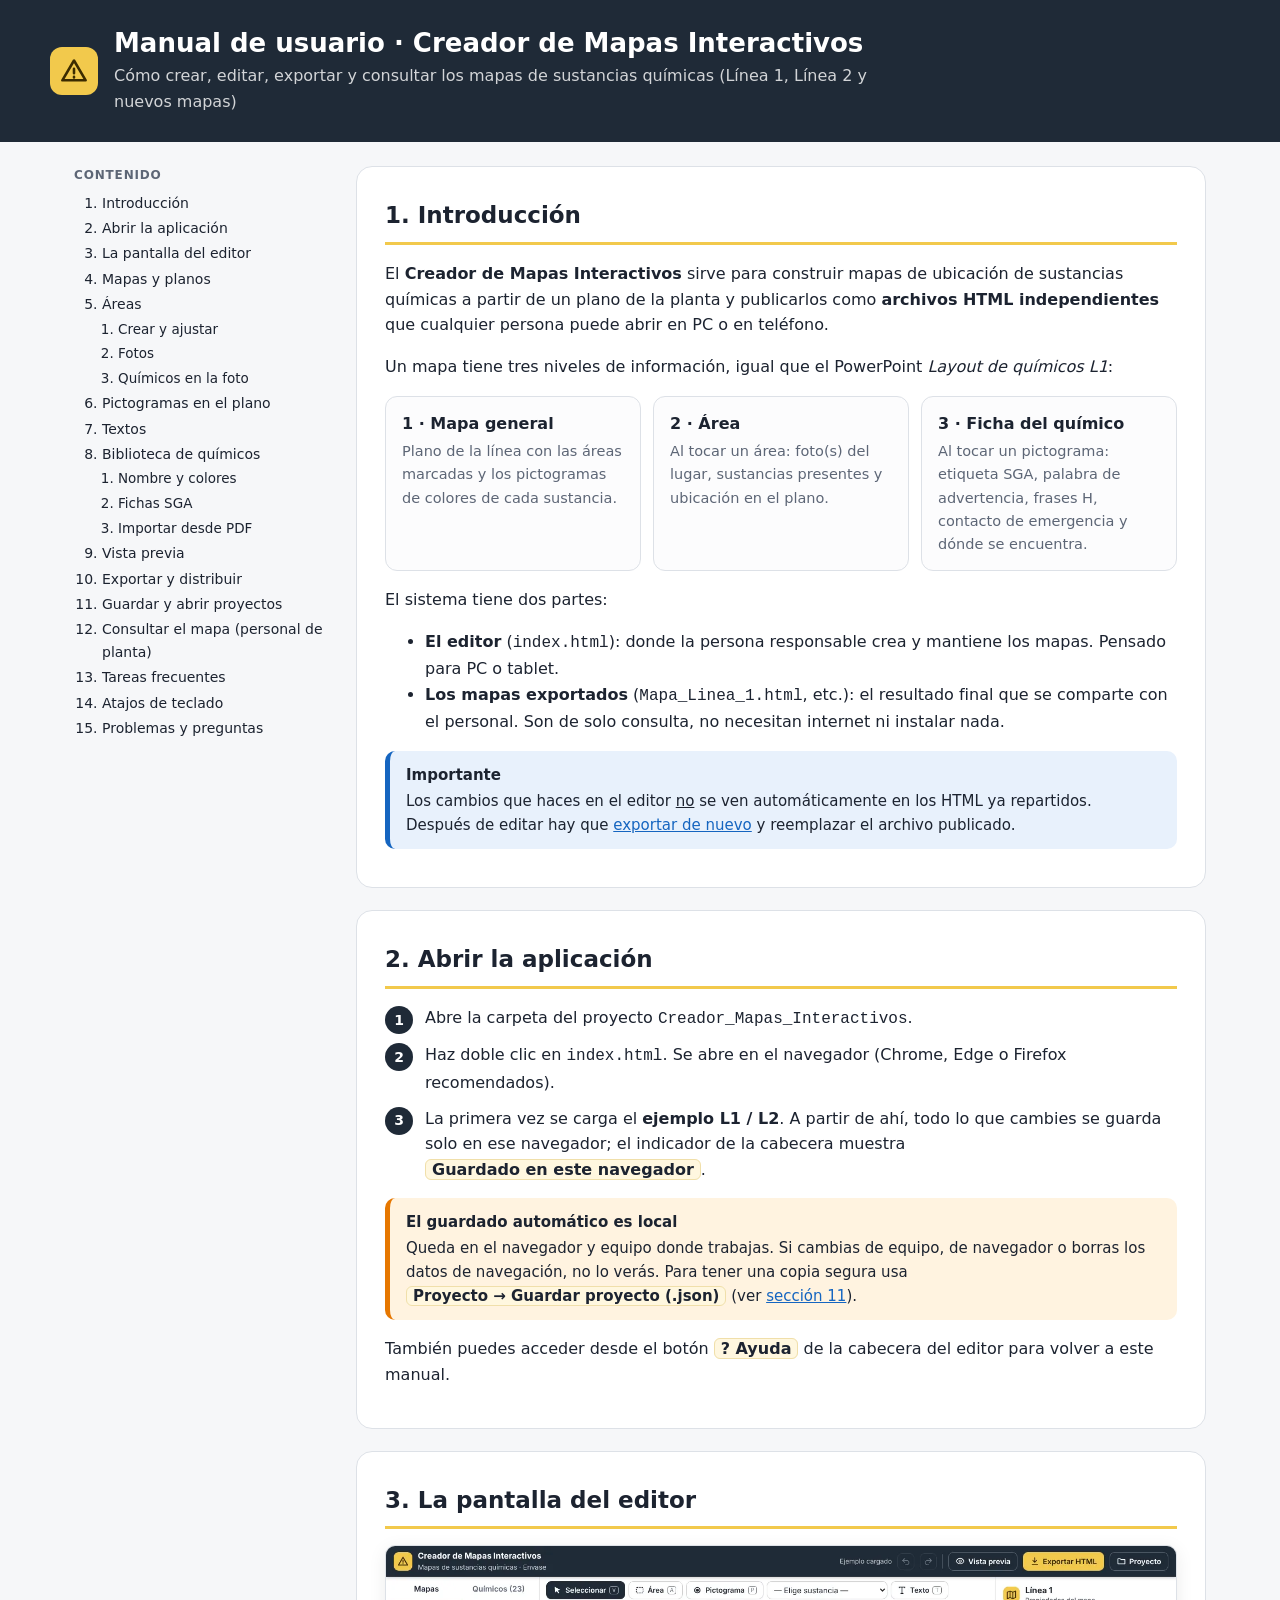
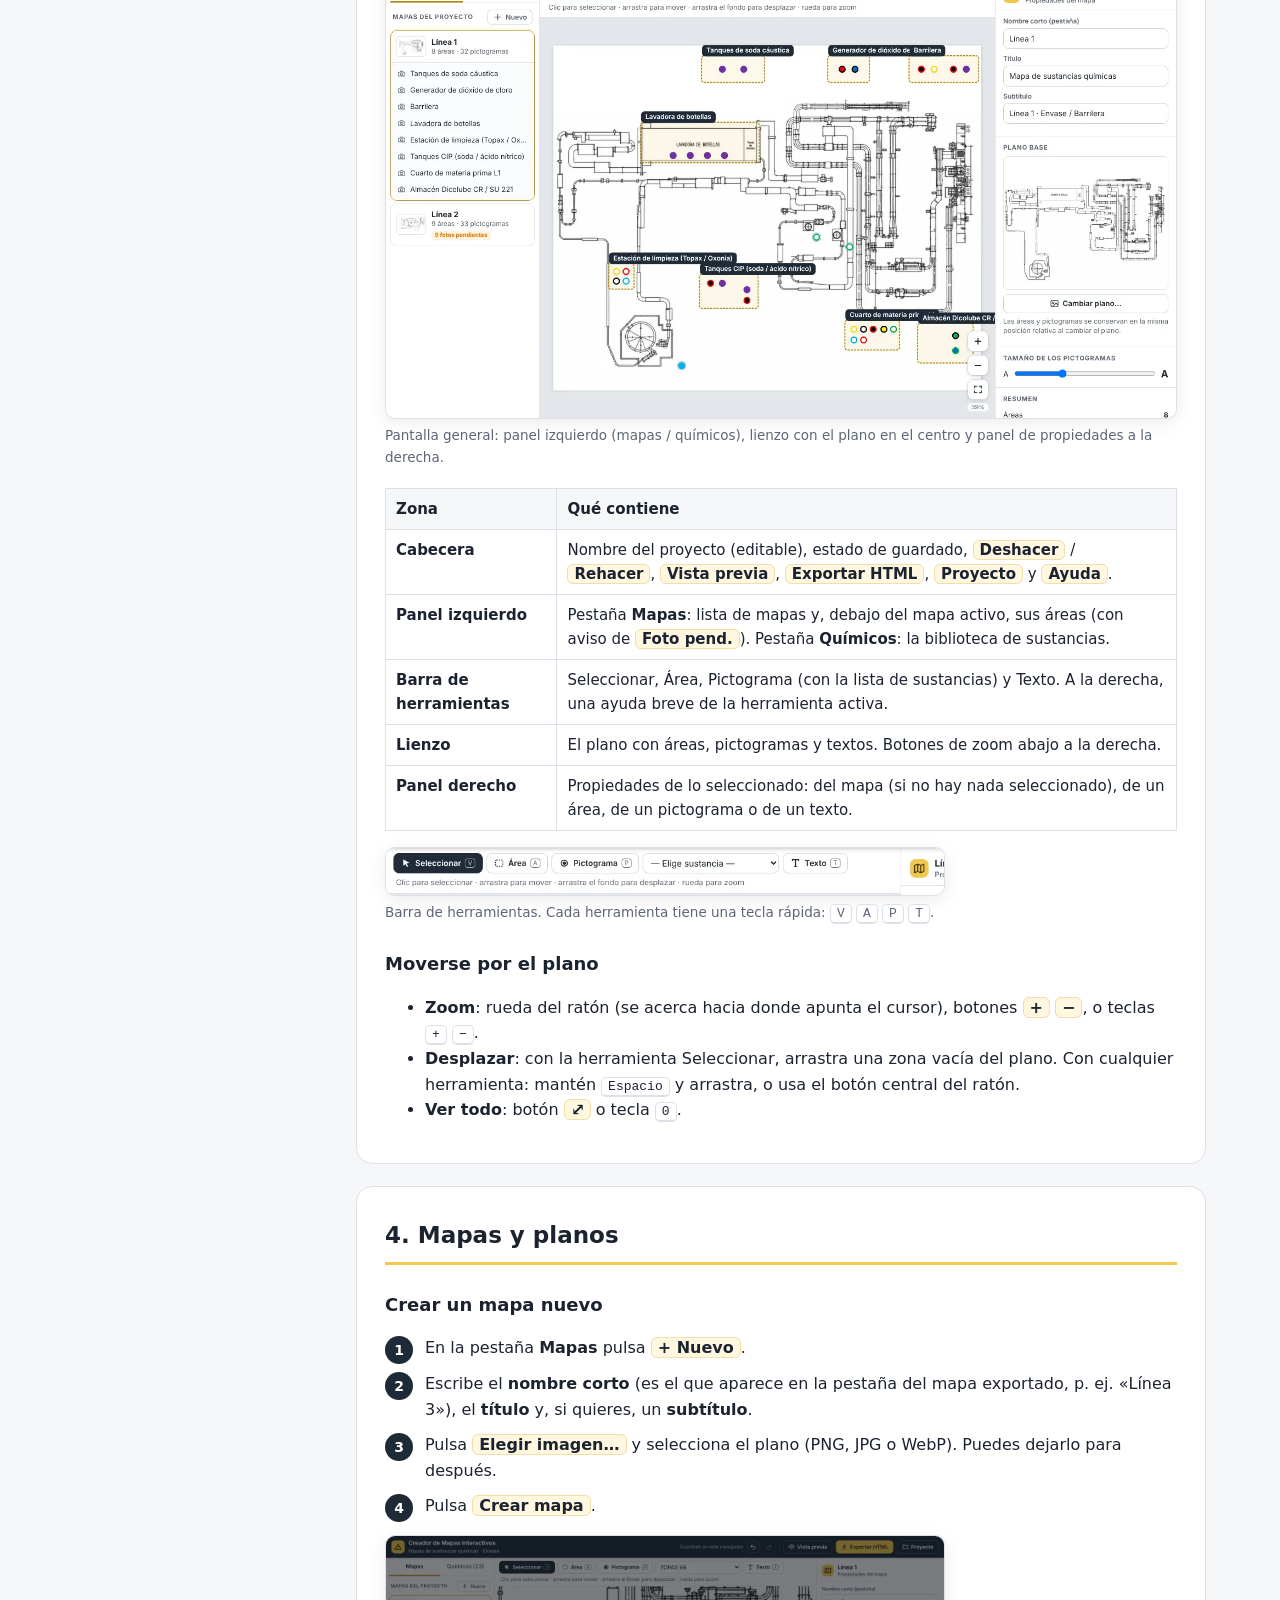
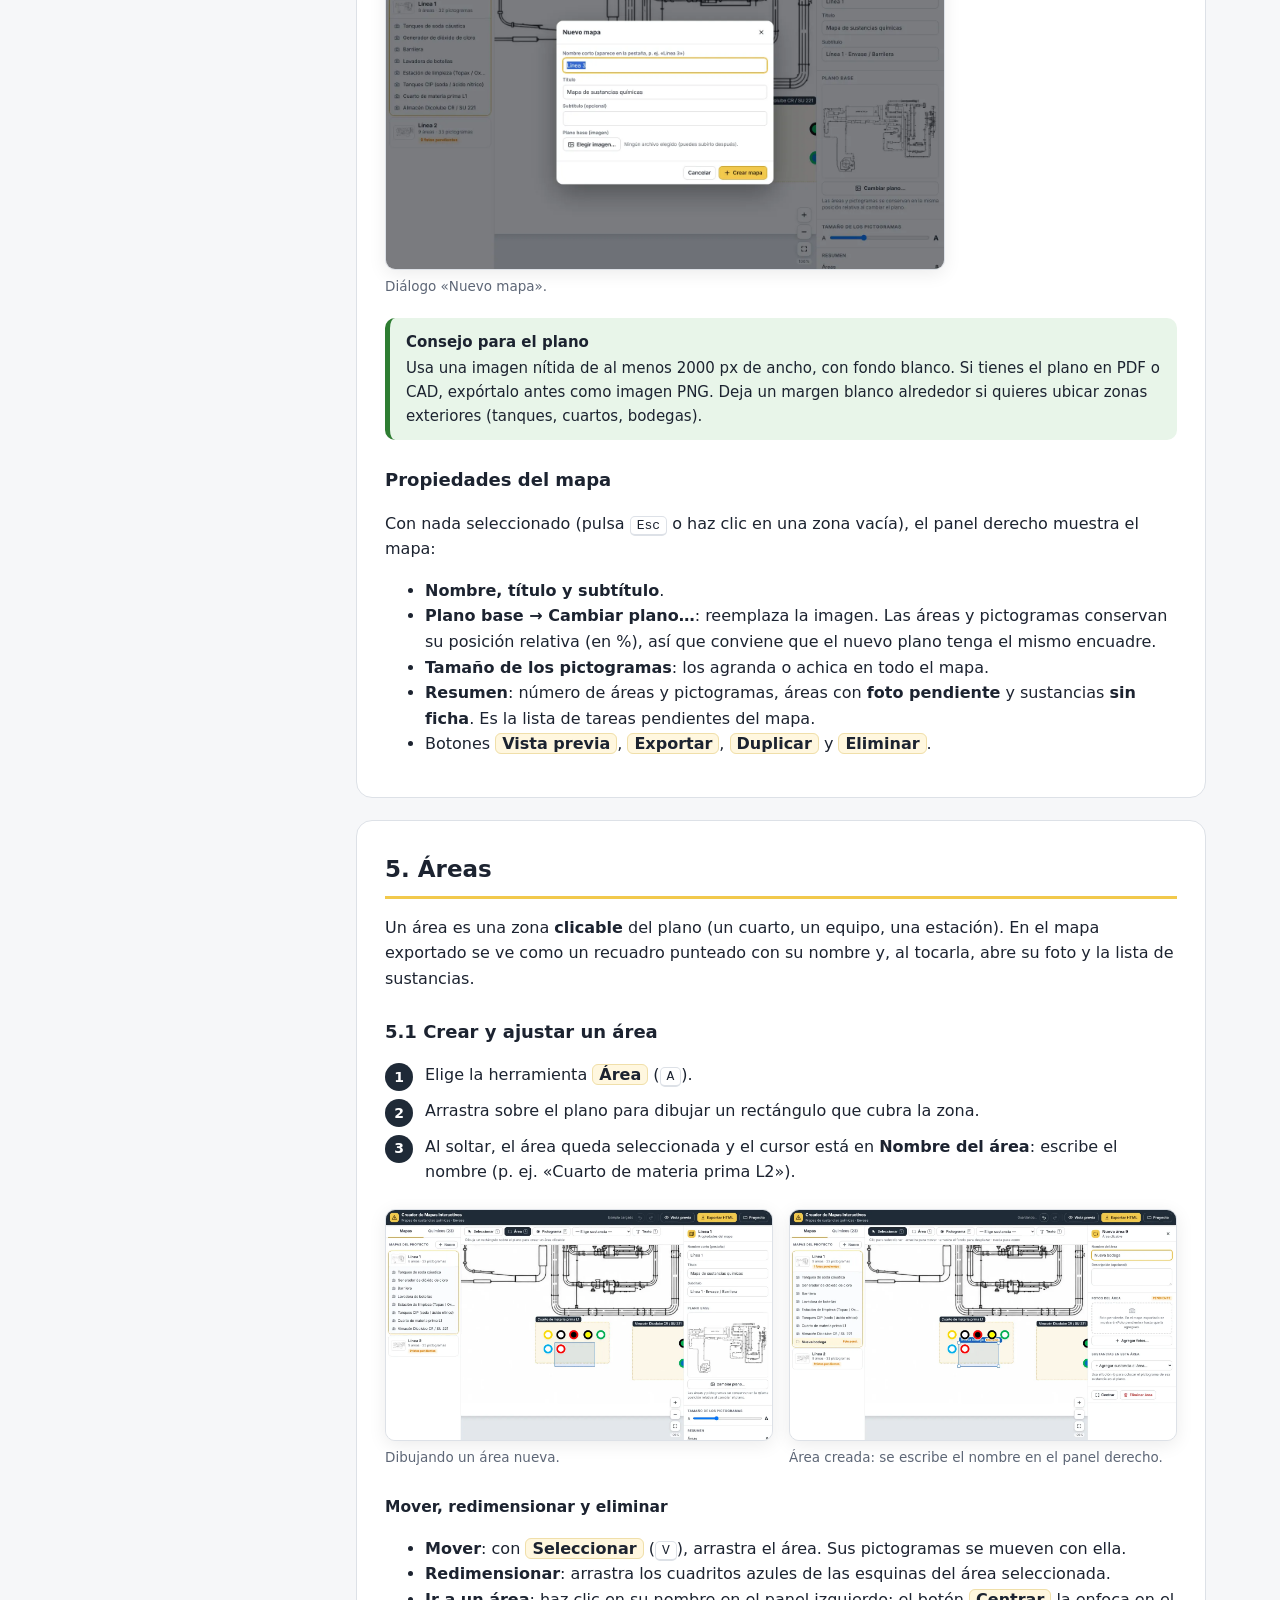
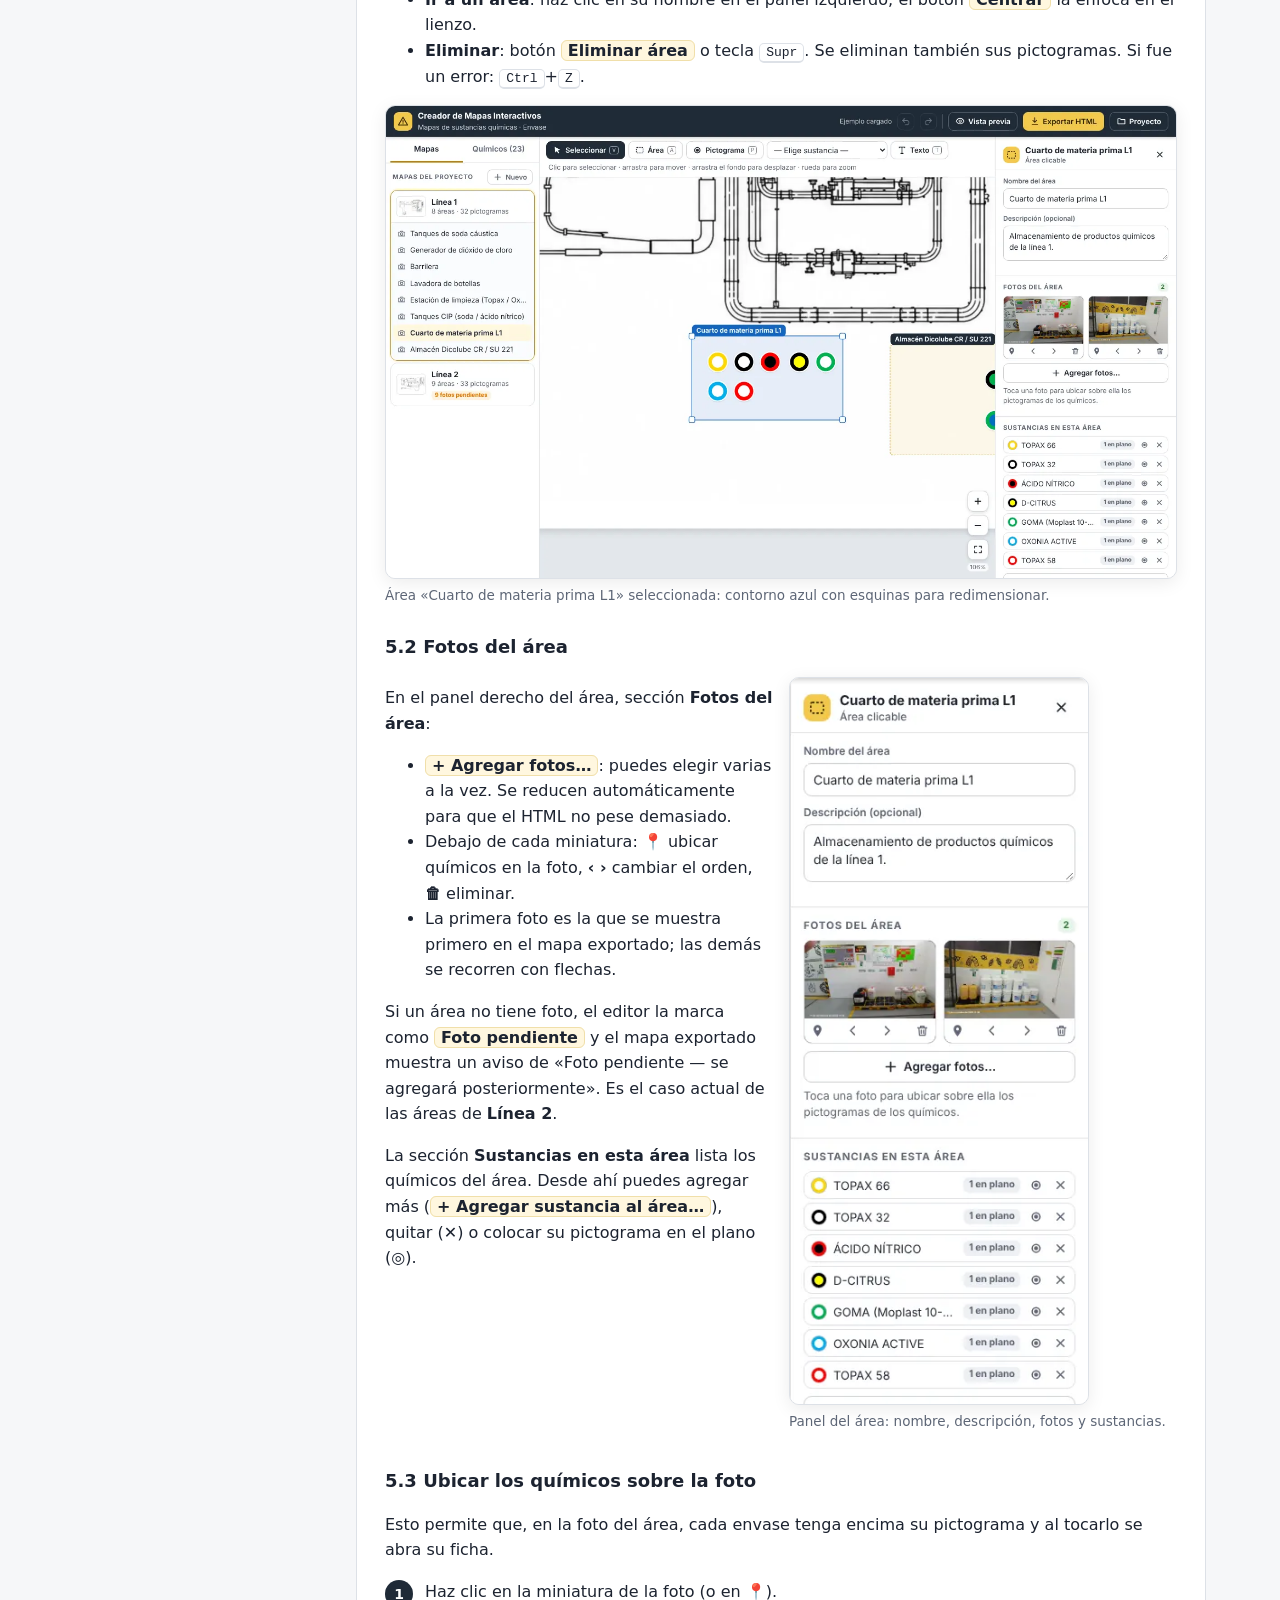
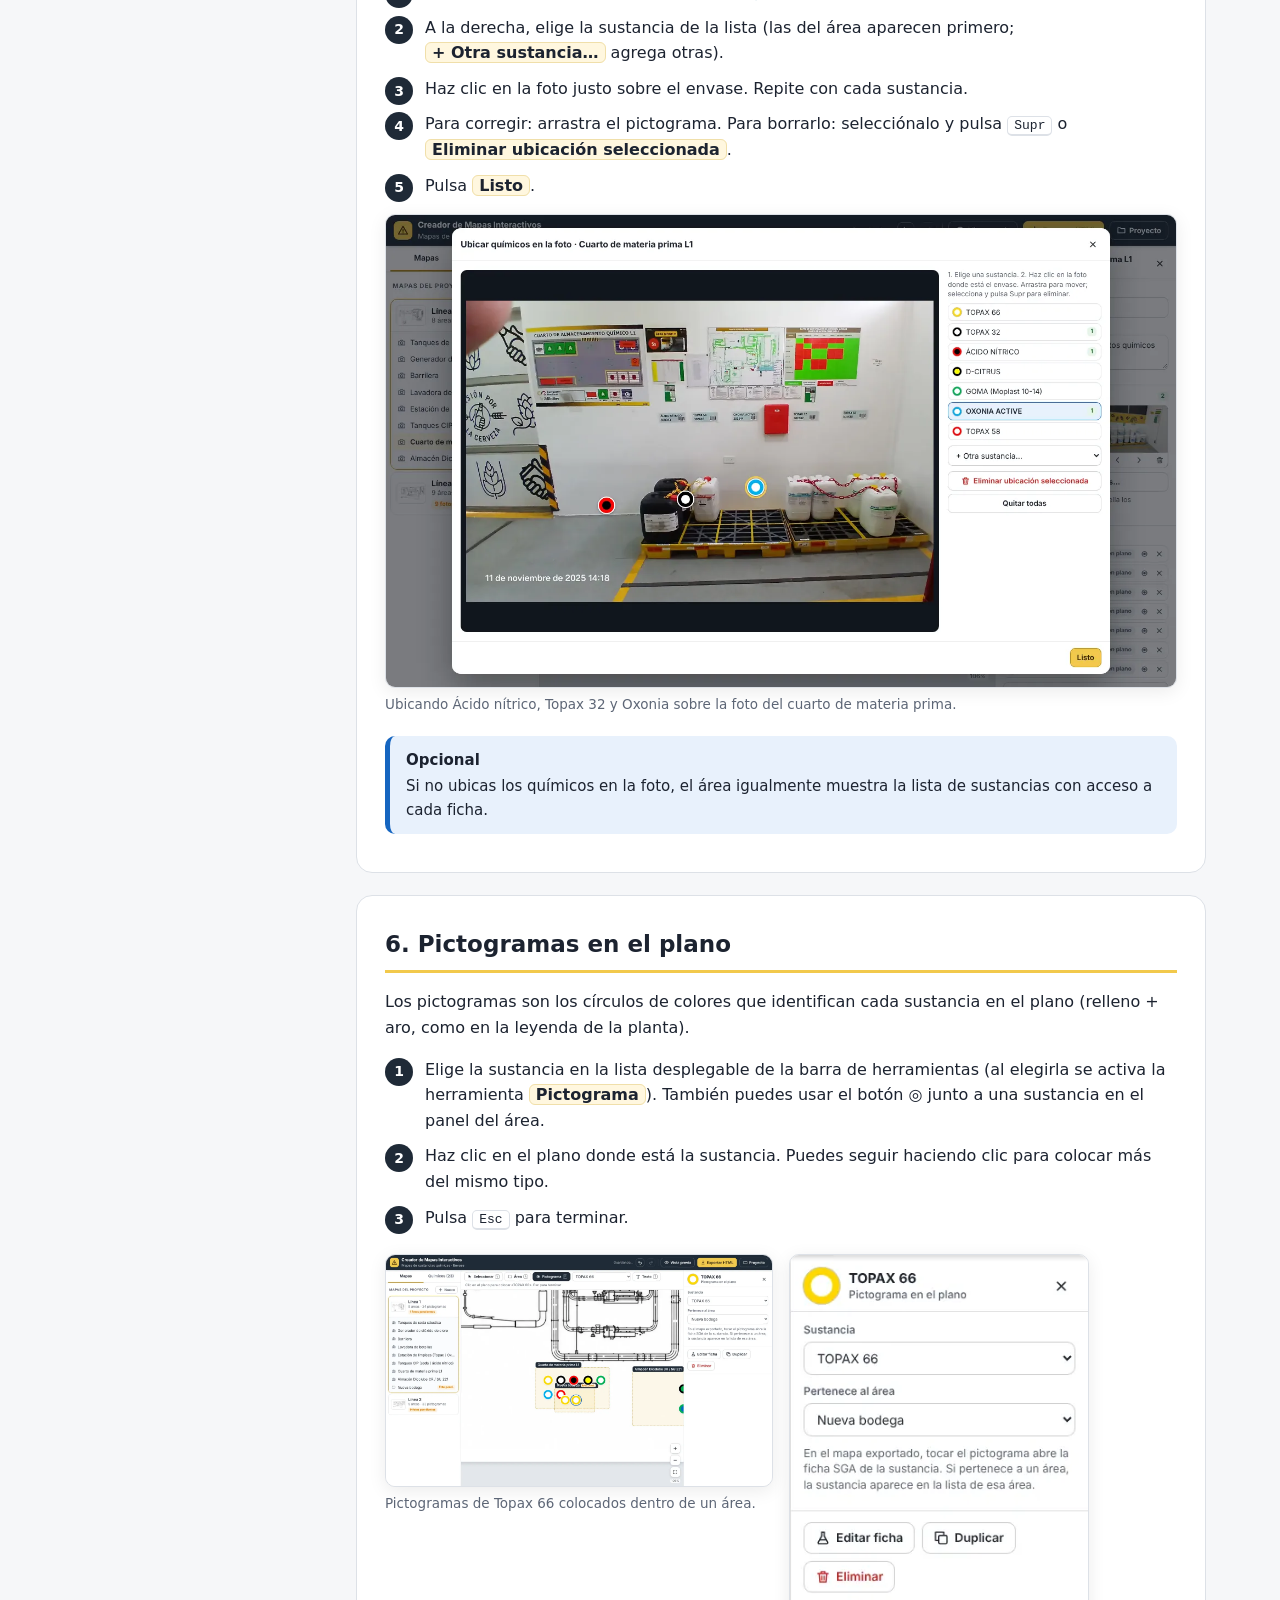
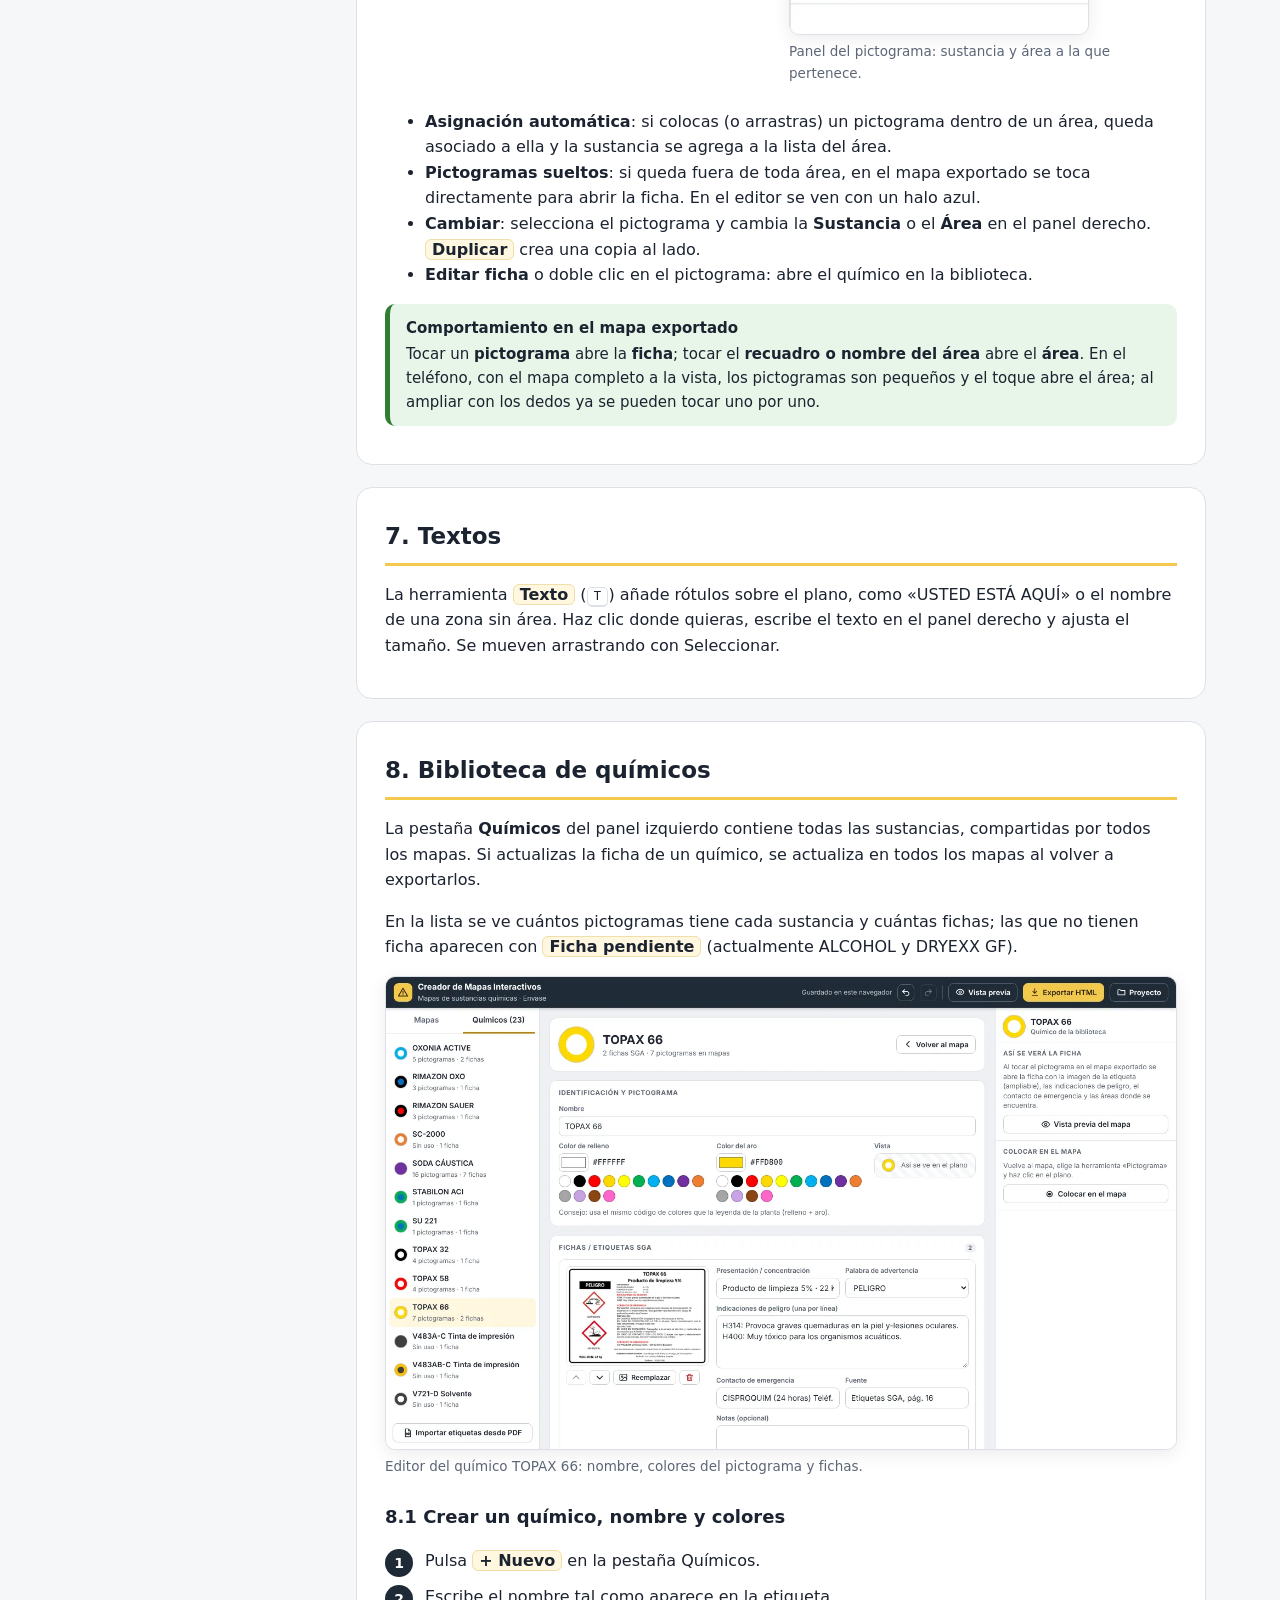
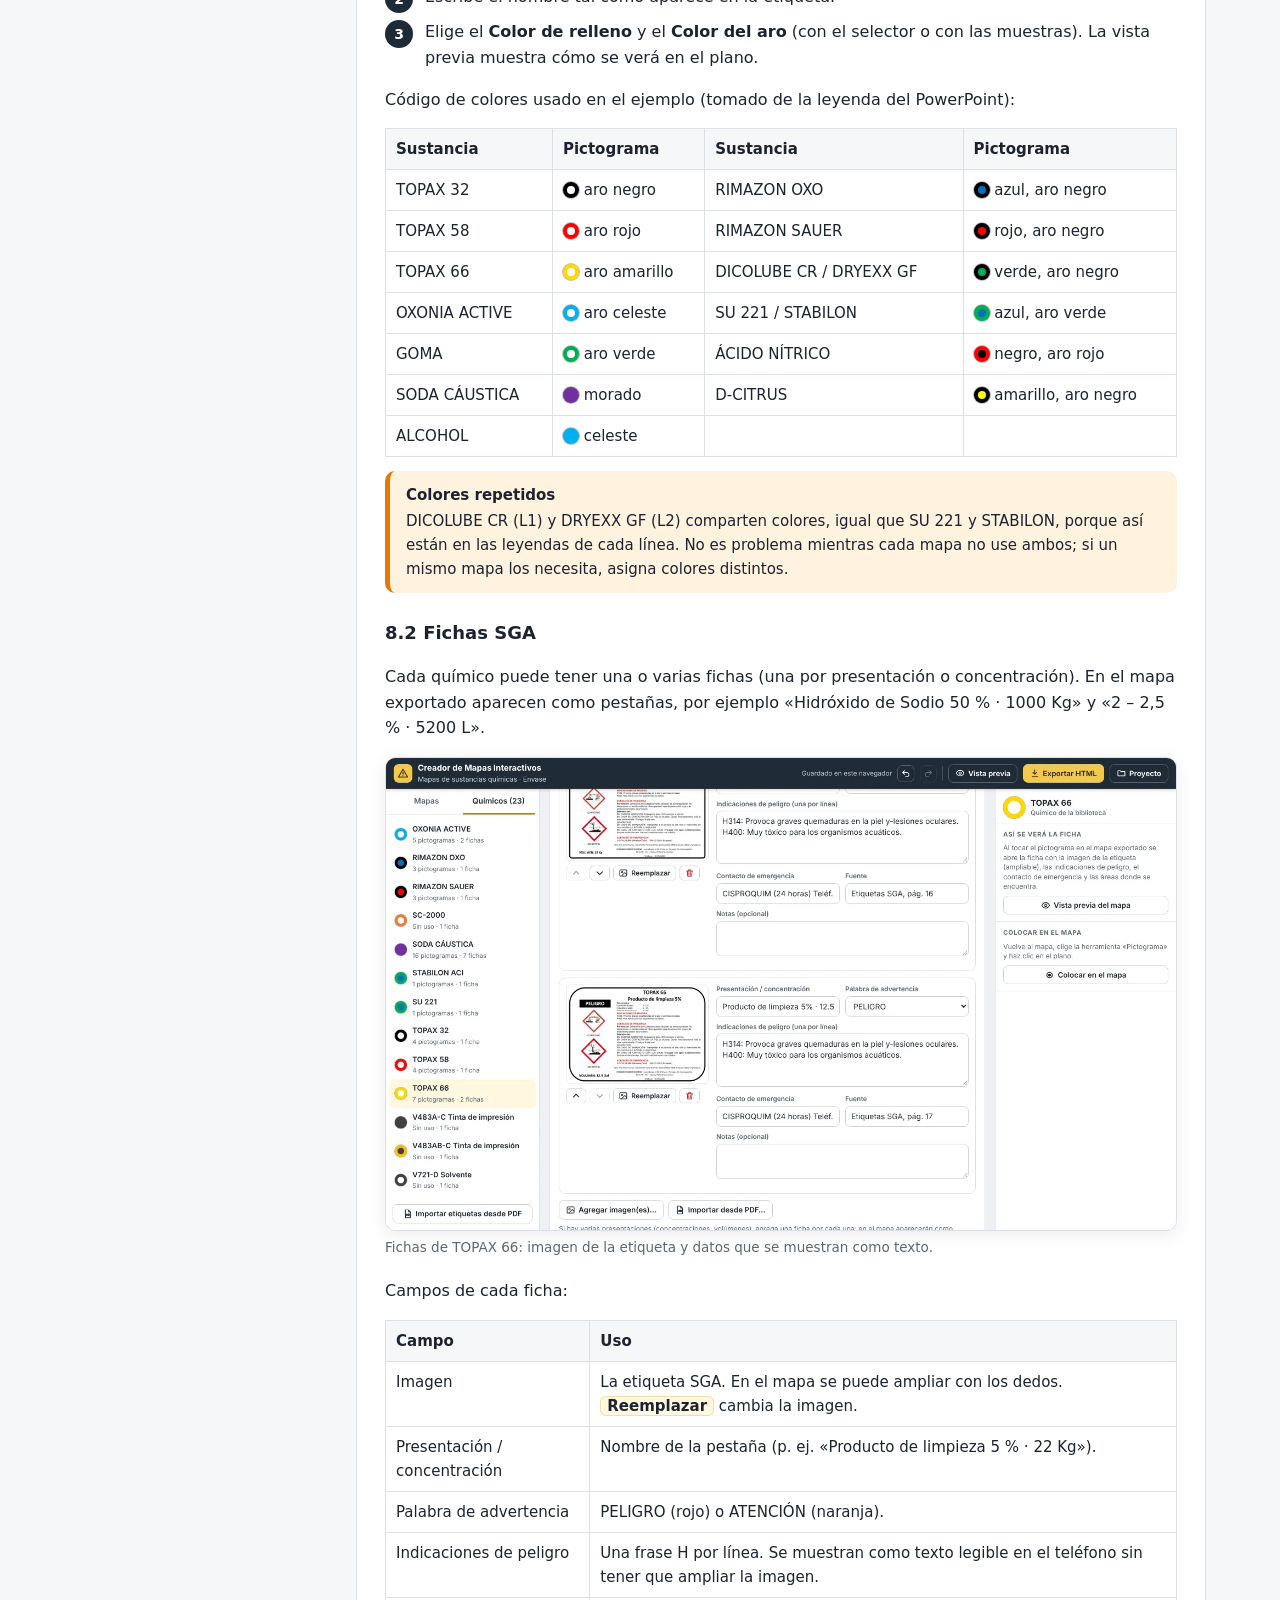
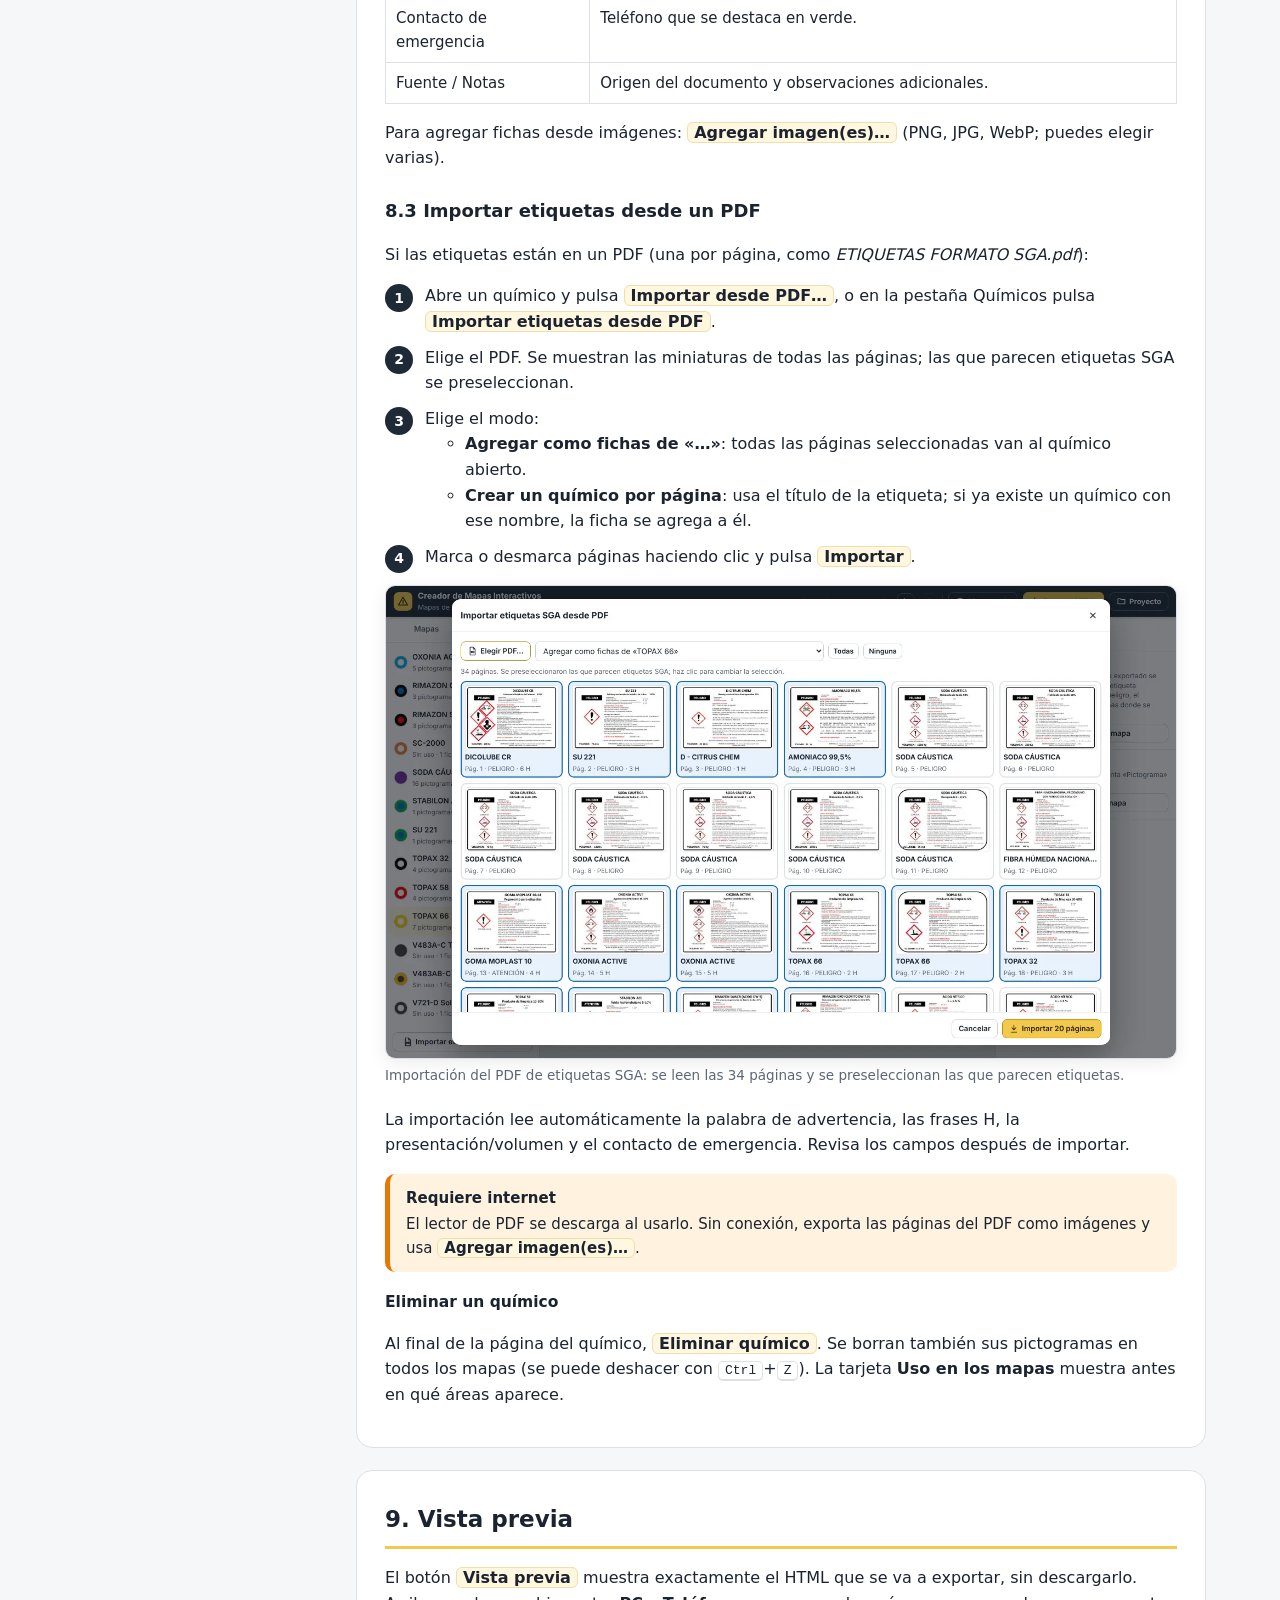
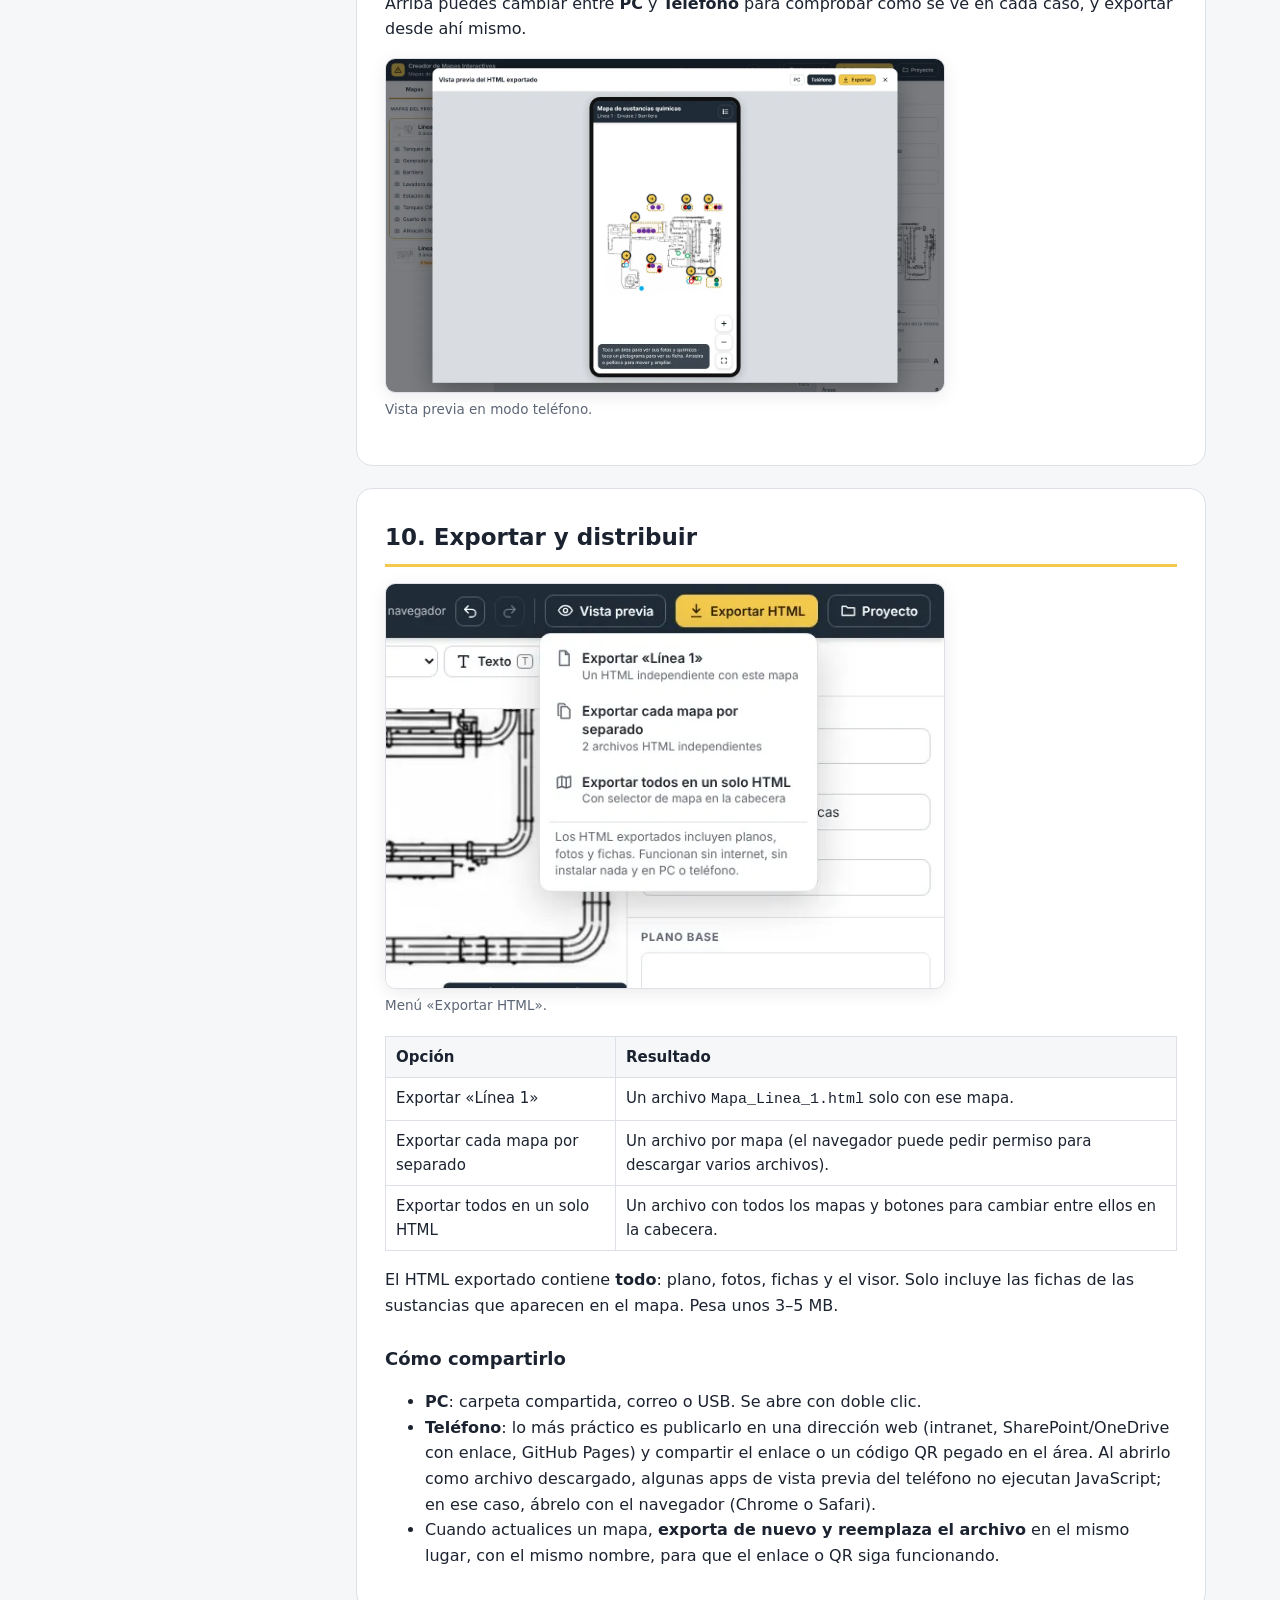
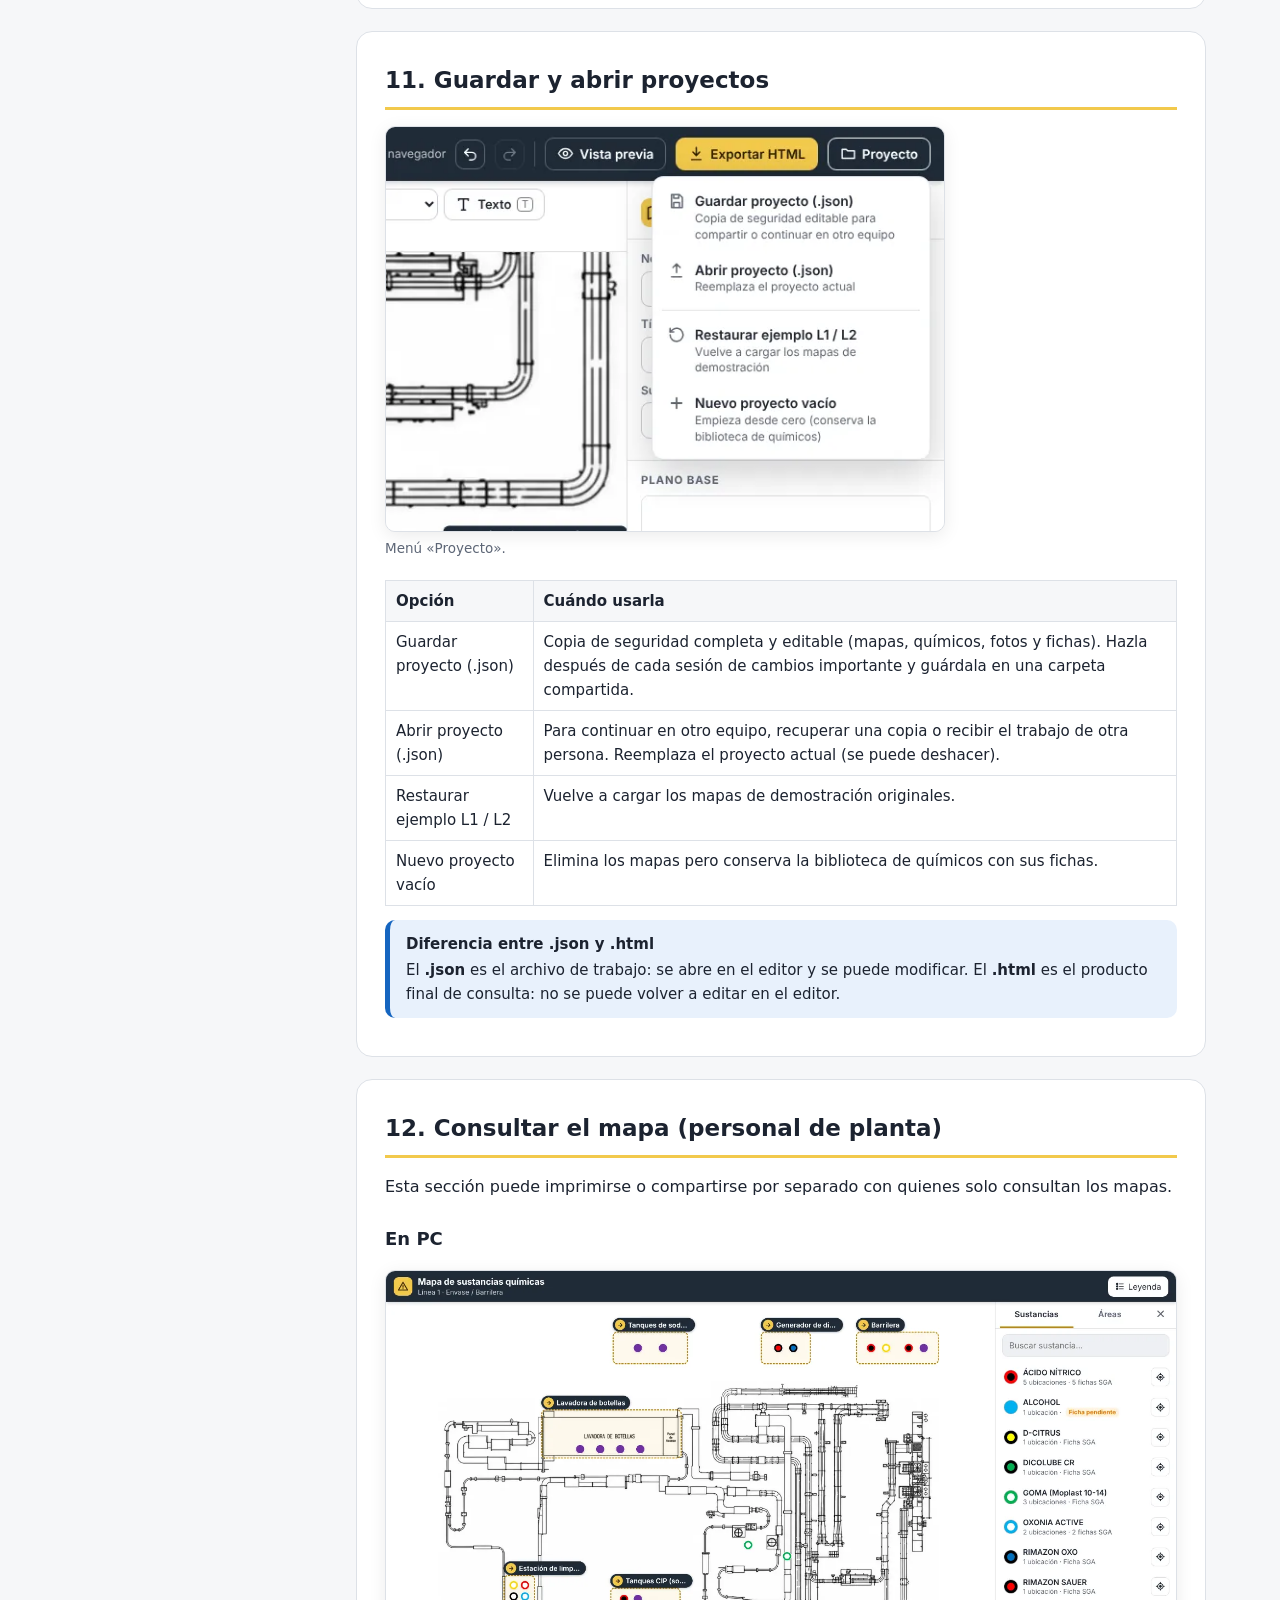
==== manual/index.html @ 615a7e02 "Visor compatible con la vista previa de SharePoint SharePoint muestra los HTML en un iframe aislado " ====
<!DOCTYPE html>
<html lang="es">
<head>
<meta charset="utf-8">
<meta name="viewport" content="width=device-width, initial-scale=1">
<title>Manual de usuario · Creador de Mapas Interactivos</title>
<style>
:root{--bg:#f6f7f9;--panel:#fff;--ink:#1c2330;--muted:#5d6676;--line:#dde1e7;--head:#1f2a37;--accent:#b8860b;--accent-2:#f2c94c;--soft:#fff7df;--blue:#1565c0;--danger:#c62828;--ok:#2e7d32}
*{box-sizing:border-box}
html{scroll-behavior:smooth;scroll-padding-top:16px}
body{margin:0;background:var(--bg);color:var(--ink);font:16px/1.6 system-ui,-apple-system,"Segoe UI",Roboto,"Helvetica Neue",Arial,sans-serif}
header.top{background:var(--head);color:#fff;padding:28px 24px}
header.top .in{max-width:1180px;margin:0 auto;display:flex;gap:16px;align-items:center}
.logo{width:48px;height:48px;border-radius:12px;background:var(--accent-2);color:#3b2b00;display:grid;place-items:center;flex:none}
.logo svg{width:28px;height:28px}
header.top h1{margin:0;font-size:26px;line-height:1.2}
header.top p{margin:4px 0 0;opacity:.8}
.layout{max-width:1180px;margin:0 auto;display:grid;grid-template-columns:250px minmax(0,1fr);gap:32px;padding:24px}
nav.toc{position:sticky;top:16px;align-self:start;max-height:calc(100vh - 32px);overflow:auto;font-size:14px}
nav.toc b{display:block;text-transform:uppercase;letter-spacing:.07em;font-size:12px;color:var(--muted);margin-bottom:6px}
nav.toc ol{margin:0;padding-left:28px}
nav.toc li{margin:3px 0}
nav.toc ol ol{padding-left:16px;font-size:13.5px}
nav.toc a{color:var(--ink);text-decoration:none}
nav.toc a:hover{color:var(--blue);text-decoration:underline}
main{min-width:0}
section{background:var(--panel);border:1px solid var(--line);border-radius:16px;padding:8px 28px 24px;margin-bottom:22px}
h2{font-size:23px;margin:22px 0 10px;padding-bottom:8px;border-bottom:3px solid var(--accent-2)}
h3{font-size:18px;margin:26px 0 8px}
h4{font-size:15.5px;margin:18px 0 6px}
p,li{max-width:78ch}
a{color:var(--blue)}
figure{margin:16px 0 20px}
figure img{display:block;max-width:100%;height:auto;border:1px solid var(--line);border-radius:10px;box-shadow:0 4px 18px rgba(0,0,0,.08);background:#fff}
figure.phone img{max-width:min(300px,100%)}
figure.half img{max-width:min(560px,100%)}
figcaption{font-size:13.5px;color:var(--muted);margin-top:6px}
.duo{display:grid;grid-template-columns:repeat(auto-fit,minmax(250px,1fr));gap:16px;align-items:start}
.duo figure{margin:8px 0}
ol.steps{padding-left:0;list-style:none;counter-reset:s}
ol.steps>li{counter-increment:s;position:relative;padding-left:40px;margin:10px 0}
ol.steps>li::before{content:counter(s);position:absolute;left:0;top:1px;width:28px;height:28px;border-radius:50%;background:var(--head);color:#fff;font-weight:700;font-size:14px;display:grid;place-items:center}
.note,.tip,.warn{border-radius:10px;padding:12px 16px;margin:14px 0;font-size:15px}
.tip{background:#e8f5e9;border-left:5px solid var(--ok)}
.note{background:#e8f1fc;border-left:5px solid var(--blue)}
.warn{background:#fff3e0;border-left:5px solid #e67700}
.tip b:first-child,.note b:first-child,.warn b:first-child{display:block;margin-bottom:2px}
kbd{font:13px ui-monospace,SFMono-Regular,Menlo,monospace;background:#fff;border:1px solid var(--line);border-bottom-width:2px;border-radius:5px;padding:1px 6px}
.ui{font-weight:600;background:var(--soft);border:1px solid #f0dfaa;border-radius:6px;padding:0 6px;white-space:nowrap}
table{border-collapse:collapse;width:100%;margin:12px 0;font-size:15px}
th,td{border:1px solid var(--line);padding:8px 10px;text-align:left;vertical-align:top}
th{background:var(--bg)}
.ic{display:inline-block;width:16px;height:16px;border-radius:50%;border:4px solid var(--r);background:var(--f);box-shadow:0 0 0 1px rgba(0,0,0,.25);vertical-align:-3px}
.cards{display:grid;grid-template-columns:repeat(auto-fit,minmax(230px,1fr));gap:12px;margin:14px 0}
.card{border:1px solid var(--line);border-radius:12px;padding:14px 16px;background:#fcfcfd}
.card b{display:block;margin-bottom:4px}
.card p{margin:0;font-size:14.5px;color:var(--muted)}
details{border:1px solid var(--line);border-radius:10px;padding:10px 14px;margin:8px 0;background:#fcfcfd}
details summary{cursor:pointer;font-weight:600}
details p{margin:8px 0 2px}
.check li{list-style:none;position:relative;padding-left:4px}
.check li::before{content:"☐";position:absolute;left:-22px}
footer{max-width:1180px;margin:0 auto;padding:0 24px 40px;color:var(--muted);font-size:13.5px}
@media (max-width:900px){
  .layout{grid-template-columns:1fr;padding:14px}
  nav.toc{position:static;max-height:none;background:var(--panel);border:1px solid var(--line);border-radius:14px;padding:14px 18px}
  section{padding:6px 16px 18px}
  header.top{padding:20px 16px}
  header.top h1{font-size:21px}
}
@media print{
  nav.toc,header.top .logo{display:none}
  .layout{display:block;padding:0}
  section{border:0;padding:0;break-inside:auto}
  figure{break-inside:avoid}
  body{background:#fff}
}
</style>
</head>
<body>
<header class="top"><div class="in">
  <div class="logo"><svg viewBox="0 0 24 24" fill="none" stroke="currentColor" stroke-width="2.2" stroke-linejoin="round"><path d="M12 3 2 20h20L12 3z"/><path d="M12 10v4M12 17v.5" stroke-linecap="round"/></svg></div>
  <div><h1>Manual de usuario · Creador de Mapas Interactivos</h1>
  <p>Cómo crear, editar, exportar y consultar los mapas de sustancias químicas (Línea 1, Línea 2 y nuevos mapas)</p></div>
</div></header>

<div class="layout">
<nav class="toc" aria-label="Contenido">
  <b>Contenido</b>
  <ol>
    <li><a href="#intro">Introducción</a></li>
    <li><a href="#inicio">Abrir la aplicación</a></li>
    <li><a href="#pantalla">La pantalla del editor</a></li>
    <li><a href="#mapas">Mapas y planos</a></li>
    <li><a href="#areas">Áreas</a>
      <ol><li><a href="#area-crear">Crear y ajustar</a></li><li><a href="#area-fotos">Fotos</a></li><li><a href="#area-pines">Químicos en la foto</a></li></ol></li>
    <li><a href="#pictogramas">Pictogramas en el plano</a></li>
    <li><a href="#textos">Textos</a></li>
    <li><a href="#quimicos">Biblioteca de químicos</a>
      <ol><li><a href="#q-colores">Nombre y colores</a></li><li><a href="#q-fichas">Fichas SGA</a></li><li><a href="#q-pdf">Importar desde PDF</a></li></ol></li>
    <li><a href="#previa">Vista previa</a></li>
    <li><a href="#exportar">Exportar y distribuir</a></li>
    <li><a href="#proyecto">Guardar y abrir proyectos</a></li>
    <li><a href="#visor">Consultar el mapa (personal de planta)</a></li>
    <li><a href="#tareas">Tareas frecuentes</a></li>
    <li><a href="#atajos">Atajos de teclado</a></li>
    <li><a href="#faq">Problemas y preguntas</a></li>
  </ol>
</nav>

<main>

<section id="intro">
<h2>1. Introducción</h2>
<p>El <b>Creador de Mapas Interactivos</b> sirve para construir mapas de ubicación de sustancias químicas a partir de un plano de la planta y publicarlos como <b>archivos HTML independientes</b> que cualquier persona puede abrir en PC o en teléfono.</p>
<p>Un mapa tiene tres niveles de información, igual que el PowerPoint <i>Layout de químicos L1</i>:</p>
<div class="cards">
  <div class="card"><b>1 · Mapa general</b><p>Plano de la línea con las áreas marcadas y los pictogramas de colores de cada sustancia.</p></div>
  <div class="card"><b>2 · Área</b><p>Al tocar un área: foto(s) del lugar, sustancias presentes y ubicación en el plano.</p></div>
  <div class="card"><b>3 · Ficha del químico</b><p>Al tocar un pictograma: etiqueta SGA, palabra de advertencia, frases H, contacto de emergencia y dónde se encuentra.</p></div>
</div>
<p>El sistema tiene dos partes:</p>
<ul>
  <li><b>El editor</b> (<code>index.html</code>): donde la persona responsable crea y mantiene los mapas. Pensado para PC o tablet.</li>
  <li><b>Los mapas exportados</b> (<code>Mapa_Linea_1.html</code>, etc.): el resultado final que se comparte con el personal. Son de solo consulta, no necesitan internet ni instalar nada.</li>
</ul>
<div class="note"><b>Importante</b>Los cambios que haces en el editor <u>no</u> se ven automáticamente en los HTML ya repartidos. Después de editar hay que <a href="#exportar">exportar de nuevo</a> y reemplazar el archivo publicado.</div>
</section>

<section id="inicio">
<h2>2. Abrir la aplicación</h2>
<ol class="steps">
  <li>Abre la carpeta del proyecto <code>Creador_Mapas_Interactivos</code>.</li>
  <li>Haz doble clic en <code>index.html</code>. Se abre en el navegador (Chrome, Edge o Firefox recomendados).</li>
  <li>La primera vez se carga el <b>ejemplo L1 / L2</b>. A partir de ahí, todo lo que cambies se guarda solo en ese navegador; el indicador de la cabecera muestra <span class="ui">Guardado en este navegador</span>.</li>
</ol>
<div class="warn"><b>El guardado automático es local</b>Queda en el navegador y equipo donde trabajas. Si cambias de equipo, de navegador o borras los datos de navegación, no lo verás. Para tener una copia segura usa <span class="ui">Proyecto → Guardar proyecto (.json)</span> (ver <a href="#proyecto">sección 11</a>).</div>
<p>También puedes acceder desde el botón <span class="ui">? Ayuda</span> de la cabecera del editor para volver a este manual.</p>
</section>

<section id="pantalla">
<h2>3. La pantalla del editor</h2>
<figure><img src="img/ed-general.webp" alt="Pantalla general del editor con el mapa de Línea 1" loading="lazy"><figcaption>Pantalla general: panel izquierdo (mapas / químicos), lienzo con el plano en el centro y panel de propiedades a la derecha.</figcaption></figure>
<table>
  <tr><th>Zona</th><th>Qué contiene</th></tr>
  <tr><td><b>Cabecera</b></td><td>Nombre del proyecto (editable), estado de guardado, <span class="ui">Deshacer</span> / <span class="ui">Rehacer</span>, <span class="ui">Vista previa</span>, <span class="ui">Exportar HTML</span>, <span class="ui">Proyecto</span> y <span class="ui">Ayuda</span>.</td></tr>
  <tr><td><b>Panel izquierdo</b></td><td>Pestaña <b>Mapas</b>: lista de mapas y, debajo del mapa activo, sus áreas (con aviso de <span class="ui">Foto pend.</span>). Pestaña <b>Químicos</b>: la biblioteca de sustancias.</td></tr>
  <tr><td><b>Barra de herramientas</b></td><td>Seleccionar, Área, Pictograma (con la lista de sustancias) y Texto. A la derecha, una ayuda breve de la herramienta activa.</td></tr>
  <tr><td><b>Lienzo</b></td><td>El plano con áreas, pictogramas y textos. Botones de zoom abajo a la derecha.</td></tr>
  <tr><td><b>Panel derecho</b></td><td>Propiedades de lo seleccionado: del mapa (si no hay nada seleccionado), de un área, de un pictograma o de un texto.</td></tr>
</table>
<figure class="half"><img src="img/ed-toolbar.webp" alt="Barra de herramientas" loading="lazy"><figcaption>Barra de herramientas. Cada herramienta tiene una tecla rápida: <kbd>V</kbd> <kbd>A</kbd> <kbd>P</kbd> <kbd>T</kbd>.</figcaption></figure>
<h3>Moverse por el plano</h3>
<ul>
  <li><b>Zoom</b>: rueda del ratón (se acerca hacia donde apunta el cursor), botones <span class="ui">+</span> <span class="ui">−</span>, o teclas <kbd>+</kbd> <kbd>−</kbd>.</li>
  <li><b>Desplazar</b>: con la herramienta Seleccionar, arrastra una zona vacía del plano. Con cualquier herramienta: mantén <kbd>Espacio</kbd> y arrastra, o usa el botón central del ratón.</li>
  <li><b>Ver todo</b>: botón <span class="ui">⤢</span> o tecla <kbd>0</kbd>.</li>
</ul>
</section>

<section id="mapas">
<h2>4. Mapas y planos</h2>
<h3>Crear un mapa nuevo</h3>
<ol class="steps">
  <li>En la pestaña <b>Mapas</b> pulsa <span class="ui">+ Nuevo</span>.</li>
  <li>Escribe el <b>nombre corto</b> (es el que aparece en la pestaña del mapa exportado, p. ej. «Línea 3»), el <b>título</b> y, si quieres, un <b>subtítulo</b>.</li>
  <li>Pulsa <span class="ui">Elegir imagen…</span> y selecciona el plano (PNG, JPG o WebP). Puedes dejarlo para después.</li>
  <li>Pulsa <span class="ui">Crear mapa</span>.</li>
</ol>
<figure class="half"><img src="img/ed-nuevo-mapa.webp" alt="Diálogo de nuevo mapa" loading="lazy"><figcaption>Diálogo «Nuevo mapa».</figcaption></figure>
<div class="tip"><b>Consejo para el plano</b>Usa una imagen nítida de al menos 2000 px de ancho, con fondo blanco. Si tienes el plano en PDF o CAD, expórtalo antes como imagen PNG. Deja un margen blanco alrededor si quieres ubicar zonas exteriores (tanques, cuartos, bodegas).</div>
<h3>Propiedades del mapa</h3>
<p>Con nada seleccionado (pulsa <kbd>Esc</kbd> o haz clic en una zona vacía), el panel derecho muestra el mapa:</p>
<ul>
  <li><b>Nombre, título y subtítulo</b>.</li>
  <li><b>Plano base → Cambiar plano…</b>: reemplaza la imagen. Las áreas y pictogramas conservan su posición relativa (en %), así que conviene que el nuevo plano tenga el mismo encuadre.</li>
  <li><b>Tamaño de los pictogramas</b>: los agranda o achica en todo el mapa.</li>
  <li><b>Resumen</b>: número de áreas y pictogramas, áreas con <b>foto pendiente</b> y sustancias <b>sin ficha</b>. Es la lista de tareas pendientes del mapa.</li>
  <li>Botones <span class="ui">Vista previa</span>, <span class="ui">Exportar</span>, <span class="ui">Duplicar</span> y <span class="ui">Eliminar</span>.</li>
</ul>
</section>

<section id="areas">
<h2>5. Áreas</h2>
<p>Un área es una zona <b>clicable</b> del plano (un cuarto, un equipo, una estación). En el mapa exportado se ve como un recuadro punteado con su nombre y, al tocarla, abre su foto y la lista de sustancias.</p>

<h3 id="area-crear">5.1 Crear y ajustar un área</h3>
<ol class="steps">
  <li>Elige la herramienta <span class="ui">Área</span> (<kbd>A</kbd>).</li>
  <li>Arrastra sobre el plano para dibujar un rectángulo que cubra la zona.</li>
  <li>Al soltar, el área queda seleccionada y el cursor está en <b>Nombre del área</b>: escribe el nombre (p. ej. «Cuarto de materia prima L2»).</li>
</ol>
<div class="duo">
<figure><img src="img/ed-dibujar.webp" alt="Dibujando un área" loading="lazy"><figcaption>Dibujando un área nueva.</figcaption></figure>
<figure><img src="img/ed-area-nueva.webp" alt="Área recién creada" loading="lazy"><figcaption>Área creada: se escribe el nombre en el panel derecho.</figcaption></figure>
</div>
<h4>Mover, redimensionar y eliminar</h4>
<ul>
  <li><b>Mover</b>: con <span class="ui">Seleccionar</span> (<kbd>V</kbd>), arrastra el área. Sus pictogramas se mueven con ella.</li>
  <li><b>Redimensionar</b>: arrastra los cuadritos azules de las esquinas del área seleccionada.</li>
  <li><b>Ir a un área</b>: haz clic en su nombre en el panel izquierdo; el botón <span class="ui">Centrar</span> la enfoca en el lienzo.</li>
  <li><b>Eliminar</b>: botón <span class="ui">Eliminar área</span> o tecla <kbd>Supr</kbd>. Se eliminan también sus pictogramas. Si fue un error: <kbd>Ctrl</kbd>+<kbd>Z</kbd>.</li>
</ul>
<figure><img src="img/ed-area.webp" alt="Área seleccionada en el editor" loading="lazy"><figcaption>Área «Cuarto de materia prima L1» seleccionada: contorno azul con esquinas para redimensionar.</figcaption></figure>

<h3 id="area-fotos">5.2 Fotos del área</h3>
<div class="duo">
<div>
<p>En el panel derecho del área, sección <b>Fotos del área</b>:</p>
<ul>
  <li><span class="ui">+ Agregar fotos…</span>: puedes elegir varias a la vez. Se reducen automáticamente para que el HTML no pese demasiado.</li>
  <li>Debajo de cada miniatura: <b>📍</b> ubicar químicos en la foto, <b>‹ ›</b> cambiar el orden, <b>🗑</b> eliminar.</li>
  <li>La primera foto es la que se muestra primero en el mapa exportado; las demás se recorren con flechas.</li>
</ul>
<p>Si un área no tiene foto, el editor la marca como <span class="ui">Foto pendiente</span> y el mapa exportado muestra un aviso de «Foto pendiente — se agregará posteriormente». Es el caso actual de las áreas de <b>Línea 2</b>.</p>
<p>La sección <b>Sustancias en esta área</b> lista los químicos del área. Desde ahí puedes agregar más (<span class="ui">+ Agregar sustancia al área…</span>), quitar (✕) o colocar su pictograma en el plano (◎).</p>
</div>
<figure class="phone"><img src="img/ed-area-panel.webp" alt="Panel de propiedades de un área" loading="lazy"><figcaption>Panel del área: nombre, descripción, fotos y sustancias.</figcaption></figure>
</div>

<h3 id="area-pines">5.3 Ubicar los químicos sobre la foto</h3>
<p>Esto permite que, en la foto del área, cada envase tenga encima su pictograma y al tocarlo se abra su ficha.</p>
<ol class="steps">
  <li>Haz clic en la miniatura de la foto (o en 📍).</li>
  <li>A la derecha, elige la sustancia de la lista (las del área aparecen primero; <span class="ui">+ Otra sustancia…</span> agrega otras).</li>
  <li>Haz clic en la foto justo sobre el envase. Repite con cada sustancia.</li>
  <li>Para corregir: arrastra el pictograma. Para borrarlo: selecciónalo y pulsa <kbd>Supr</kbd> o <span class="ui">Eliminar ubicación seleccionada</span>.</li>
  <li>Pulsa <span class="ui">Listo</span>.</li>
</ol>
<figure><img src="img/ed-pines.webp" alt="Editor de ubicaciones sobre la foto" loading="lazy"><figcaption>Ubicando Ácido nítrico, Topax 32 y Oxonia sobre la foto del cuarto de materia prima.</figcaption></figure>
<div class="note"><b>Opcional</b>Si no ubicas los químicos en la foto, el área igualmente muestra la lista de sustancias con acceso a cada ficha.</div>
</section>

<section id="pictogramas">
<h2>6. Pictogramas en el plano</h2>
<p>Los pictogramas son los círculos de colores que identifican cada sustancia en el plano (relleno + aro, como en la leyenda de la planta).</p>
<ol class="steps">
  <li>Elige la sustancia en la lista desplegable de la barra de herramientas (al elegirla se activa la herramienta <span class="ui">Pictograma</span>). También puedes usar el botón ◎ junto a una sustancia en el panel del área.</li>
  <li>Haz clic en el plano donde está la sustancia. Puedes seguir haciendo clic para colocar más del mismo tipo.</li>
  <li>Pulsa <kbd>Esc</kbd> para terminar.</li>
</ol>
<div class="duo">
<figure><img src="img/ed-pictograma.webp" alt="Colocando pictogramas" loading="lazy"><figcaption>Pictogramas de Topax 66 colocados dentro de un área.</figcaption></figure>
<figure class="phone"><img src="img/ed-marker-panel.webp" alt="Panel de un pictograma" loading="lazy"><figcaption>Panel del pictograma: sustancia y área a la que pertenece.</figcaption></figure>
</div>
<ul>
  <li><b>Asignación automática</b>: si colocas (o arrastras) un pictograma dentro de un área, queda asociado a ella y la sustancia se agrega a la lista del área.</li>
  <li><b>Pictogramas sueltos</b>: si queda fuera de toda área, en el mapa exportado se toca directamente para abrir la ficha. En el editor se ven con un halo azul.</li>
  <li><b>Cambiar</b>: selecciona el pictograma y cambia la <b>Sustancia</b> o el <b>Área</b> en el panel derecho. <span class="ui">Duplicar</span> crea una copia al lado.</li>
  <li><b>Editar ficha</b> o doble clic en el pictograma: abre el químico en la biblioteca.</li>
</ul>
<div class="tip"><b>Comportamiento en el mapa exportado</b>Tocar un <b>pictograma</b> abre la <b>ficha</b>; tocar el <b>recuadro o nombre del área</b> abre el <b>área</b>. En el teléfono, con el mapa completo a la vista, los pictogramas son pequeños y el toque abre el área; al ampliar con los dedos ya se pueden tocar uno por uno.</div>
</section>

<section id="textos">
<h2>7. Textos</h2>
<p>La herramienta <span class="ui">Texto</span> (<kbd>T</kbd>) añade rótulos sobre el plano, como «USTED ESTÁ AQUÍ» o el nombre de una zona sin área. Haz clic donde quieras, escribe el texto en el panel derecho y ajusta el tamaño. Se mueven arrastrando con Seleccionar.</p>
</section>

<section id="quimicos">
<h2>8. Biblioteca de químicos</h2>
<p>La pestaña <b>Químicos</b> del panel izquierdo contiene todas las sustancias, compartidas por todos los mapas. Si actualizas la ficha de un químico, se actualiza en todos los mapas al volver a exportarlos.</p>
<p>En la lista se ve cuántos pictogramas tiene cada sustancia y cuántas fichas; las que no tienen ficha aparecen con <span class="ui">Ficha pendiente</span> (actualmente ALCOHOL y DRYEXX GF).</p>
<figure><img src="img/ed-quimico.webp" alt="Editor de un químico" loading="lazy"><figcaption>Editor del químico TOPAX 66: nombre, colores del pictograma y fichas.</figcaption></figure>

<h3 id="q-colores">8.1 Crear un químico, nombre y colores</h3>
<ol class="steps">
  <li>Pulsa <span class="ui">+ Nuevo</span> en la pestaña Químicos.</li>
  <li>Escribe el nombre tal como aparece en la etiqueta.</li>
  <li>Elige el <b>Color de relleno</b> y el <b>Color del aro</b> (con el selector o con las muestras). La vista previa muestra cómo se verá en el plano.</li>
</ol>
<p>Código de colores usado en el ejemplo (tomado de la leyenda del PowerPoint):</p>
<table>
  <tr><th>Sustancia</th><th>Pictograma</th><th>Sustancia</th><th>Pictograma</th></tr>
  <tr><td>TOPAX 32</td><td><span class="ic" style="--f:#fff;--r:#000"></span> aro negro</td><td>RIMAZON OXO</td><td><span class="ic" style="--f:#0070C0;--r:#000"></span> azul, aro negro</td></tr>
  <tr><td>TOPAX 58</td><td><span class="ic" style="--f:#fff;--r:#f00"></span> aro rojo</td><td>RIMAZON SAUER</td><td><span class="ic" style="--f:#f00;--r:#000"></span> rojo, aro negro</td></tr>
  <tr><td>TOPAX 66</td><td><span class="ic" style="--f:#fff;--r:#FFD800"></span> aro amarillo</td><td>DICOLUBE CR / DRYEXX GF</td><td><span class="ic" style="--f:#00B050;--r:#000"></span> verde, aro negro</td></tr>
  <tr><td>OXONIA ACTIVE</td><td><span class="ic" style="--f:#fff;--r:#00B0F0"></span> aro celeste</td><td>SU 221 / STABILON</td><td><span class="ic" style="--f:#0070C0;--r:#00B050"></span> azul, aro verde</td></tr>
  <tr><td>GOMA</td><td><span class="ic" style="--f:#fff;--r:#00B050"></span> aro verde</td><td>ÁCIDO NÍTRICO</td><td><span class="ic" style="--f:#000;--r:#f00"></span> negro, aro rojo</td></tr>
  <tr><td>SODA CÁUSTICA</td><td><span class="ic" style="--f:#7030A0;--r:#7030A0"></span> morado</td><td>D-CITRUS</td><td><span class="ic" style="--f:#ff0;--r:#000"></span> amarillo, aro negro</td></tr>
  <tr><td>ALCOHOL</td><td><span class="ic" style="--f:#00B0F0;--r:#00B0F0"></span> celeste</td><td></td><td></td></tr>
</table>
<div class="warn"><b>Colores repetidos</b>DICOLUBE CR (L1) y DRYEXX GF (L2) comparten colores, igual que SU 221 y STABILON, porque así están en las leyendas de cada línea. No es problema mientras cada mapa no use ambos; si un mismo mapa los necesita, asigna colores distintos.</div>

<h3 id="q-fichas">8.2 Fichas SGA</h3>
<p>Cada químico puede tener una o varias fichas (una por presentación o concentración). En el mapa exportado aparecen como pestañas, por ejemplo «Hidróxido de Sodio 50 % · 1000 Kg» y «2 – 2,5 % · 5200 L».</p>
<figure><img src="img/ed-fichas.webp" alt="Fichas SGA de un químico" loading="lazy"><figcaption>Fichas de TOPAX 66: imagen de la etiqueta y datos que se muestran como texto.</figcaption></figure>
<p>Campos de cada ficha:</p>
<table>
  <tr><th>Campo</th><th>Uso</th></tr>
  <tr><td>Imagen</td><td>La etiqueta SGA. En el mapa se puede ampliar con los dedos. <span class="ui">Reemplazar</span> cambia la imagen.</td></tr>
  <tr><td>Presentación / concentración</td><td>Nombre de la pestaña (p. ej. «Producto de limpieza 5 % · 22 Kg»).</td></tr>
  <tr><td>Palabra de advertencia</td><td>PELIGRO (rojo) o ATENCIÓN (naranja).</td></tr>
  <tr><td>Indicaciones de peligro</td><td>Una frase H por línea. Se muestran como texto legible en el teléfono sin tener que ampliar la imagen.</td></tr>
  <tr><td>Contacto de emergencia</td><td>Teléfono que se destaca en verde.</td></tr>
  <tr><td>Fuente / Notas</td><td>Origen del documento y observaciones adicionales.</td></tr>
</table>
<p>Para agregar fichas desde imágenes: <span class="ui">Agregar imagen(es)…</span> (PNG, JPG, WebP; puedes elegir varias).</p>

<h3 id="q-pdf">8.3 Importar etiquetas desde un PDF</h3>
<p>Si las etiquetas están en un PDF (una por página, como <i>ETIQUETAS FORMATO SGA.pdf</i>):</p>
<ol class="steps">
  <li>Abre un químico y pulsa <span class="ui">Importar desde PDF…</span>, o en la pestaña Químicos pulsa <span class="ui">Importar etiquetas desde PDF</span>.</li>
  <li>Elige el PDF. Se muestran las miniaturas de todas las páginas; las que parecen etiquetas SGA se preseleccionan.</li>
  <li>Elige el modo:
    <ul><li><b>Agregar como fichas de «…»</b>: todas las páginas seleccionadas van al químico abierto.</li>
    <li><b>Crear un químico por página</b>: usa el título de la etiqueta; si ya existe un químico con ese nombre, la ficha se agrega a él.</li></ul></li>
  <li>Marca o desmarca páginas haciendo clic y pulsa <span class="ui">Importar</span>.</li>
</ol>
<figure><img src="img/ed-importar-pdf.webp" alt="Importación de etiquetas desde PDF" loading="lazy"><figcaption>Importación del PDF de etiquetas SGA: se leen las 34 páginas y se preseleccionan las que parecen etiquetas.</figcaption></figure>
<p>La importación lee automáticamente la palabra de advertencia, las frases H, la presentación/volumen y el contacto de emergencia. Revisa los campos después de importar.</p>
<div class="warn"><b>Requiere internet</b>El lector de PDF se descarga al usarlo. Sin conexión, exporta las páginas del PDF como imágenes y usa <span class="ui">Agregar imagen(es)…</span>.</div>
<h4>Eliminar un químico</h4>
<p>Al final de la página del químico, <span class="ui">Eliminar químico</span>. Se borran también sus pictogramas en todos los mapas (se puede deshacer con <kbd>Ctrl</kbd>+<kbd>Z</kbd>). La tarjeta <b>Uso en los mapas</b> muestra antes en qué áreas aparece.</p>
</section>

<section id="previa">
<h2>9. Vista previa</h2>
<p>El botón <span class="ui">Vista previa</span> muestra exactamente el HTML que se va a exportar, sin descargarlo. Arriba puedes cambiar entre <b>PC</b> y <b>Teléfono</b> para comprobar cómo se ve en cada caso, y exportar desde ahí mismo.</p>
<figure class="half"><img src="img/ed-vista-previa.webp" alt="Vista previa en modo teléfono" loading="lazy"><figcaption>Vista previa en modo teléfono.</figcaption></figure>
</section>

<section id="exportar">
<h2>10. Exportar y distribuir</h2>
<figure class="half"><img src="img/ed-menu-exportar.webp" alt="Menú Exportar HTML" loading="lazy"><figcaption>Menú «Exportar HTML».</figcaption></figure>
<table>
  <tr><th>Opción</th><th>Resultado</th></tr>
  <tr><td>Exportar «Línea 1»</td><td>Un archivo <code>Mapa_Linea_1.html</code> solo con ese mapa.</td></tr>
  <tr><td>Exportar cada mapa por separado</td><td>Un archivo por mapa (el navegador puede pedir permiso para descargar varios archivos).</td></tr>
  <tr><td>Exportar todos en un solo HTML</td><td>Un archivo con todos los mapas y botones para cambiar entre ellos en la cabecera.</td></tr>
</table>
<p>El HTML exportado contiene <b>todo</b>: plano, fotos, fichas y el visor. Solo incluye las fichas de las sustancias que aparecen en el mapa. Pesa unos 3–5 MB.</p>
<h3>Cómo compartirlo</h3>
<ul>
  <li><b>PC</b>: carpeta compartida, correo o USB. Se abre con doble clic.</li>
  <li><b>Teléfono</b>: lo más práctico es publicarlo en una dirección web (intranet, SharePoint/OneDrive con enlace, GitHub Pages) y compartir el enlace o un código QR pegado en el área. Al abrirlo como archivo descargado, algunas apps de vista previa del teléfono no ejecutan JavaScript; en ese caso, ábrelo con el navegador (Chrome o Safari).</li>
  <li>Cuando actualices un mapa, <b>exporta de nuevo y reemplaza el archivo</b> en el mismo lugar, con el mismo nombre, para que el enlace o QR siga funcionando.</li>
</ul>
</section>

<section id="proyecto">
<h2>11. Guardar y abrir proyectos</h2>
<figure class="half"><img src="img/ed-menu-proyecto.webp" alt="Menú Proyecto" loading="lazy"><figcaption>Menú «Proyecto».</figcaption></figure>
<table>
  <tr><th>Opción</th><th>Cuándo usarla</th></tr>
  <tr><td>Guardar proyecto (.json)</td><td>Copia de seguridad completa y editable (mapas, químicos, fotos y fichas). Hazla después de cada sesión de cambios importante y guárdala en una carpeta compartida.</td></tr>
  <tr><td>Abrir proyecto (.json)</td><td>Para continuar en otro equipo, recuperar una copia o recibir el trabajo de otra persona. Reemplaza el proyecto actual (se puede deshacer).</td></tr>
  <tr><td>Restaurar ejemplo L1 / L2</td><td>Vuelve a cargar los mapas de demostración originales.</td></tr>
  <tr><td>Nuevo proyecto vacío</td><td>Elimina los mapas pero conserva la biblioteca de químicos con sus fichas.</td></tr>
</table>
<div class="note"><b>Diferencia entre .json y .html</b>El <b>.json</b> es el archivo de trabajo: se abre en el editor y se puede modificar. El <b>.html</b> es el producto final de consulta: no se puede volver a editar en el editor.</div>
</section>

<section id="visor">
<h2>12. Consultar el mapa (personal de planta)</h2>
<p>Esta sección puede imprimirse o compartirse por separado con quienes solo consultan los mapas.</p>
<h3>En PC</h3>
<figure><img src="img/vi-mapa.webp" alt="Mapa exportado de Línea 1 en PC" loading="lazy"><figcaption>Mapa de Línea 1: áreas con su nombre, pictogramas y la leyenda a la derecha.</figcaption></figure>
<ol class="steps">
  <li><b>Ver un área</b>: haz clic en el recuadro o en la etiqueta oscura con su nombre.</li>
  <li><b>Ver la ficha de un químico</b>: haz clic en su círculo de color (en el plano, en la foto o en la lista del área), o en su nombre en la leyenda.</li>
  <li><b>Ampliar la etiqueta</b>: haz clic sobre la imagen de la etiqueta; se abre a pantalla completa con zoom.</li>
  <li><b>Volver</b>: botón <span class="ui">‹ Mapa</span>, la ✕ de la ficha, la tecla <kbd>Esc</kbd> o el botón «atrás» del navegador.</li>
</ol>
<div class="duo">
<figure><img src="img/vi-area.webp" alt="Vista de un área" loading="lazy"><figcaption>Área: fotos, sustancias presentes y ubicación.</figcaption></figure>
<figure><img src="img/vi-ficha.webp" alt="Ficha de un químico" loading="lazy"><figcaption>Ficha: pestañas por presentación, etiqueta SGA y frases H.</figcaption></figure>
</div>
<h3>Leyenda: buscar y resaltar</h3>
<p>La leyenda tiene dos pestañas: <b>Sustancias</b> y <b>Áreas</b>, con buscador. El botón ⌖ junto a una sustancia la <b>resalta en el mapa</b> (las demás se atenúan) para ver de un vistazo todos los lugares donde está. <span class="ui">Quitar</span> vuelve a la vista normal.</p>
<figure><img src="img/vi-resaltar.webp" alt="Sustancia resaltada en el mapa" loading="lazy"><figcaption>Soda cáustica resaltada: se ven sus 9 ubicaciones en Línea 1.</figcaption></figure>
<h3>En el teléfono</h3>
<ul>
  <li><b>Pellizca</b> para ampliar y <b>arrastra</b> con un dedo para moverte. Los botones <span class="ui">+</span> <span class="ui">−</span> <span class="ui">⤢</span> de la esquina también sirven.</li>
  <li>El botón ☰ de la cabecera abre la leyenda desde abajo. La pestaña <b>Áreas</b> es la forma más cómoda de ir a un área en pantallas pequeñas.</li>
  <li>El botón «atrás» del teléfono cierra la ficha o vuelve del área al mapa.</li>
</ul>
<div class="duo">
<figure class="phone"><img src="img/tel-mapa.webp" alt="Mapa en teléfono" loading="lazy"><figcaption>Mapa completo.</figcaption></figure>
<figure class="phone"><img src="img/tel-leyenda.webp" alt="Leyenda en teléfono" loading="lazy"><figcaption>Leyenda.</figcaption></figure>
<figure class="phone"><img src="img/tel-area.webp" alt="Área en teléfono" loading="lazy"><figcaption>Área.</figcaption></figure>
<figure class="phone"><img src="img/tel-ficha.webp" alt="Ficha en teléfono" loading="lazy"><figcaption>Ficha.</figcaption></figure>
</div>
</section>

<section id="tareas">
<h2>13. Tareas frecuentes</h2>
<h3>Agregar las fotos pendientes de Línea 2</h3>
<ol class="steps">
  <li>Pestaña <b>Mapas</b> → <b>Línea 2</b>. Las áreas sin foto muestran <span class="ui">Foto pend.</span>.</li>
  <li>Haz clic en el área → <span class="ui">+ Agregar fotos…</span> → elige las fotos.</li>
  <li>(Opcional) Toca la foto y ubica los químicos sobre ella.</li>
  <li>Repite con cada área. El resumen del mapa muestra cuántas faltan.</li>
  <li><span class="ui">Exportar HTML</span> → reemplaza <code>Mapa_Linea_2.html</code> donde esté publicado.</li>
</ol>
<h3>Llega un químico nuevo a la planta</h3>
<ol class="steps">
  <li>Químicos → <span class="ui">+ Nuevo</span> (o <span class="ui">Importar etiquetas desde PDF</span>). Nombre, colores y ficha SGA.</li>
  <li>Mapas → elige la sustancia en la barra de herramientas y haz clic en el plano donde se almacena.</li>
  <li>Verifica en <span class="ui">Vista previa</span> y exporta de nuevo los mapas afectados.</li>
</ol>
<h3>Un químico cambia de lugar o se retira</h3>
<ul>
  <li><b>Cambia de lugar</b>: arrastra su pictograma a la nueva área (se reasigna solo) y, si tiene ubicación en la foto, corrígela.</li>
  <li><b>Se retira de un área</b>: en el panel del área, ✕ junto a la sustancia (elimina también sus pictogramas en esa área).</li>
  <li><b>Se retira de la planta</b>: Químicos → <span class="ui">Eliminar químico</span>.</li>
</ul>
<h3>Actualizar una etiqueta SGA</h3>
<p>Químicos → el químico → en la ficha, <span class="ui">Reemplazar</span> la imagen y revisa los campos de texto. Luego exporta todos los mapas donde aparece (la tarjeta «Uso en los mapas» lo indica).</p>
<h3>Lista de verificación antes de publicar</h3>
<ul class="check">
  <li>El resumen del mapa no muestra áreas con foto pendiente (o están justificadas).</li>
  <li>Ninguna sustancia del mapa tiene «Ficha pendiente» (o está justificada).</li>
  <li>Los colores del mapa coinciden con la leyenda física de la línea.</li>
  <li>Revisada la vista previa en modo Teléfono.</li>
  <li>Exportado el HTML y reemplazado en el lugar publicado.</li>
  <li>Guardada una copia del proyecto (.json).</li>
</ul>
</section>

<section id="atajos">
<h2>14. Atajos de teclado (editor)</h2>
<table>
  <tr><th>Tecla</th><th>Acción</th></tr>
  <tr><td><kbd>V</kbd></td><td>Herramienta Seleccionar</td></tr>
  <tr><td><kbd>A</kbd></td><td>Herramienta Área</td></tr>
  <tr><td><kbd>P</kbd></td><td>Herramienta Pictograma</td></tr>
  <tr><td><kbd>T</kbd></td><td>Herramienta Texto</td></tr>
  <tr><td><kbd>Esc</kbd></td><td>Volver a Seleccionar / quitar la selección / cerrar diálogos</td></tr>
  <tr><td><kbd>Supr</kbd> o <kbd>Retroceso</kbd></td><td>Eliminar lo seleccionado</td></tr>
  <tr><td><kbd>Ctrl</kbd>+<kbd>Z</kbd></td><td>Deshacer</td></tr>
  <tr><td><kbd>Ctrl</kbd>+<kbd>Y</kbd> o <kbd>Ctrl</kbd>+<kbd>Mayús</kbd>+<kbd>Z</kbd></td><td>Rehacer</td></tr>
  <tr><td><kbd>+</kbd> / <kbd>−</kbd> / <kbd>0</kbd></td><td>Acercar / alejar / ver todo el plano</td></tr>
  <tr><td><kbd>Espacio</kbd> + arrastrar</td><td>Desplazar el plano con cualquier herramienta</td></tr>
  <tr><td>Doble clic en un pictograma</td><td>Abrir el químico en la biblioteca</td></tr>
</table>
<p>En Mac, usa <kbd>⌘</kbd> en lugar de <kbd>Ctrl</kbd>.</p>
</section>

<section id="faq">
<h2>15. Problemas y preguntas frecuentes</h2>
<details><summary>Cambié algo en el editor pero el mapa que tienen en planta no cambió.</summary>
<p>Los HTML exportados son copias fijas. Exporta de nuevo y reemplaza el archivo publicado.</p></details>
<details><summary>Abrí el editor y no aparecen mis cambios.</summary>
<p>El guardado automático es por navegador y equipo. Comprueba que usas el mismo navegador y equipo. Si borraste los datos de navegación o cambiaste de equipo, usa <span class="ui">Proyecto → Abrir proyecto (.json)</span> con tu última copia.</p></details>
<details><summary>Me equivoqué y borré un área o un químico.</summary>
<p>Pulsa <kbd>Ctrl</kbd>+<kbd>Z</kbd> (o el botón Deshacer de la cabecera) tantas veces como haga falta. El historial se pierde al recargar la página.</p></details>
<details><summary>La importación de PDF dice que no se pudo cargar el lector.</summary>
<p>Necesita conexión a internet. Alternativa: exporta las páginas del PDF como imágenes y usa <span class="ui">Agregar imagen(es)…</span>.</p></details>
<details><summary>En el teléfono el HTML se ve como texto o en blanco.</summary>
<p>La app que lo abrió no ejecuta JavaScript (por ejemplo una vista previa de archivos). Ábrelo con Chrome o Safari, o publícalo en una dirección web y comparte el enlace.</p></details>
<details><summary>Al abrir el HTML en la vista previa de SharePoint aparecía el error «Failed to execute 'replaceState'…».</summary>
<p>Ocurría con archivos exportados antes del 28/10/2026: la vista previa de SharePoint muestra el HTML dentro de un marco aislado y el navegador no dejaba cambiar la dirección. Desde esa versión el mapa lo detecta y funciona igual (navega internamente). Si un archivo antiguo da este error, <b>vuelve a exportarlo</b> desde el editor y reemplázalo en SharePoint.</p></details>
<details><summary>En el teléfono es difícil tocar un pictograma pequeño.</summary>
<p>Amplía con dos dedos sobre la zona: a partir de cierto tamaño cada pictograma se puede tocar individualmente. También puedes abrir el área (o usar la leyenda) y tocar la sustancia en la lista.</p></details>
<details><summary>El archivo HTML pesa mucho.</summary>
<p>El peso viene sobre todo de fotos y fichas. Las fotos se reducen automáticamente al subirlas; evita subir fotos repetidas y elimina fichas que ya no se usen. Un mapa típico pesa 3–5 MB.</p></details>
<details><summary>Cambié el plano y los pictogramas quedaron desplazados.</summary>
<p>Las posiciones se guardan en porcentaje del plano. Si el nuevo plano tiene otro encuadre o márgenes, hay que reacomodar las áreas (arrastrándolas, sus pictogramas se mueven con ellas). Si el resultado no te convence, <kbd>Ctrl</kbd>+<kbd>Z</kbd> restaura el plano anterior.</p></details>
<details><summary>¿Puedo usar la aplicación para otros planos (EPP, extintores, rutas de evacuación)?</summary>
<p>Sí. Los «químicos» funcionan como cualquier elemento con un símbolo de color y una ficha con imagen; basta con crear los elementos que necesites en la biblioteca.</p></details>
</section>

</main>
</div>
<footer>Creador de Mapas Interactivos · Manual de usuario · Versión 1.0 — octubre 2026</footer>
</body>
</html>
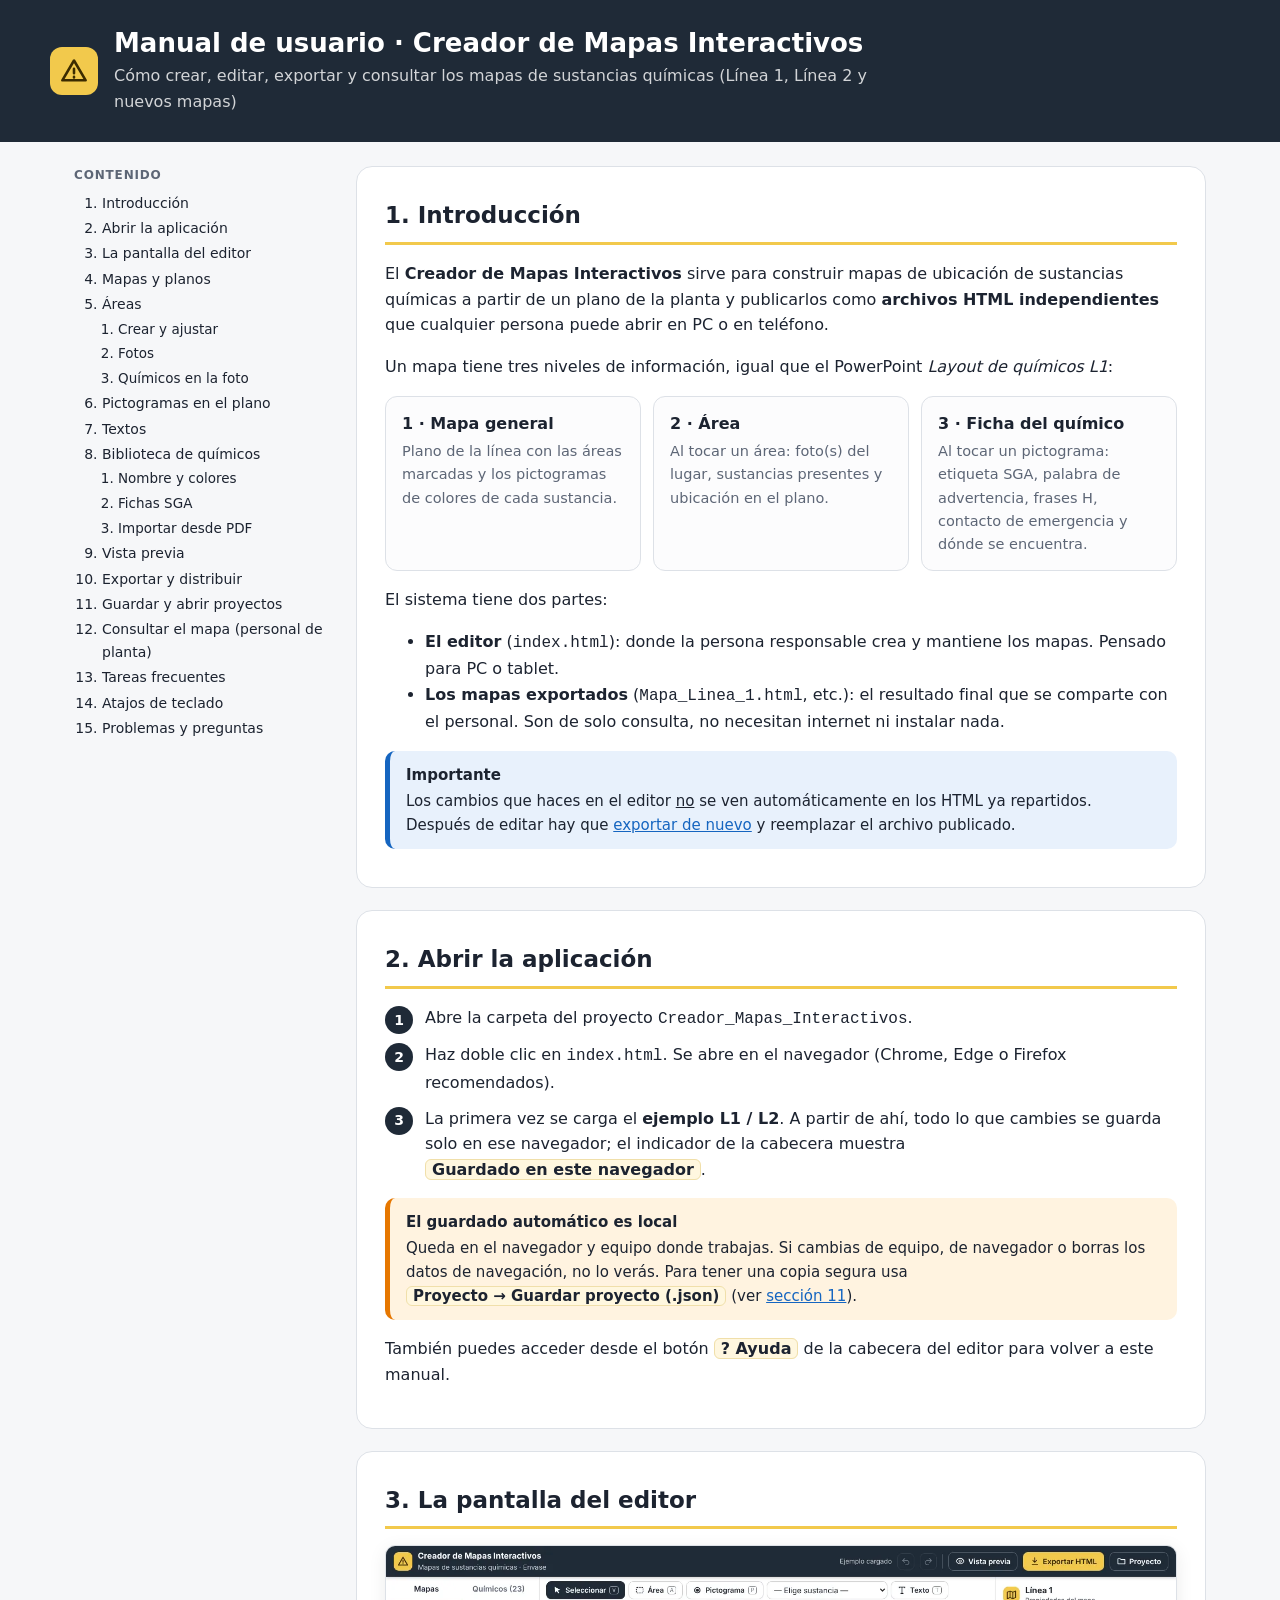
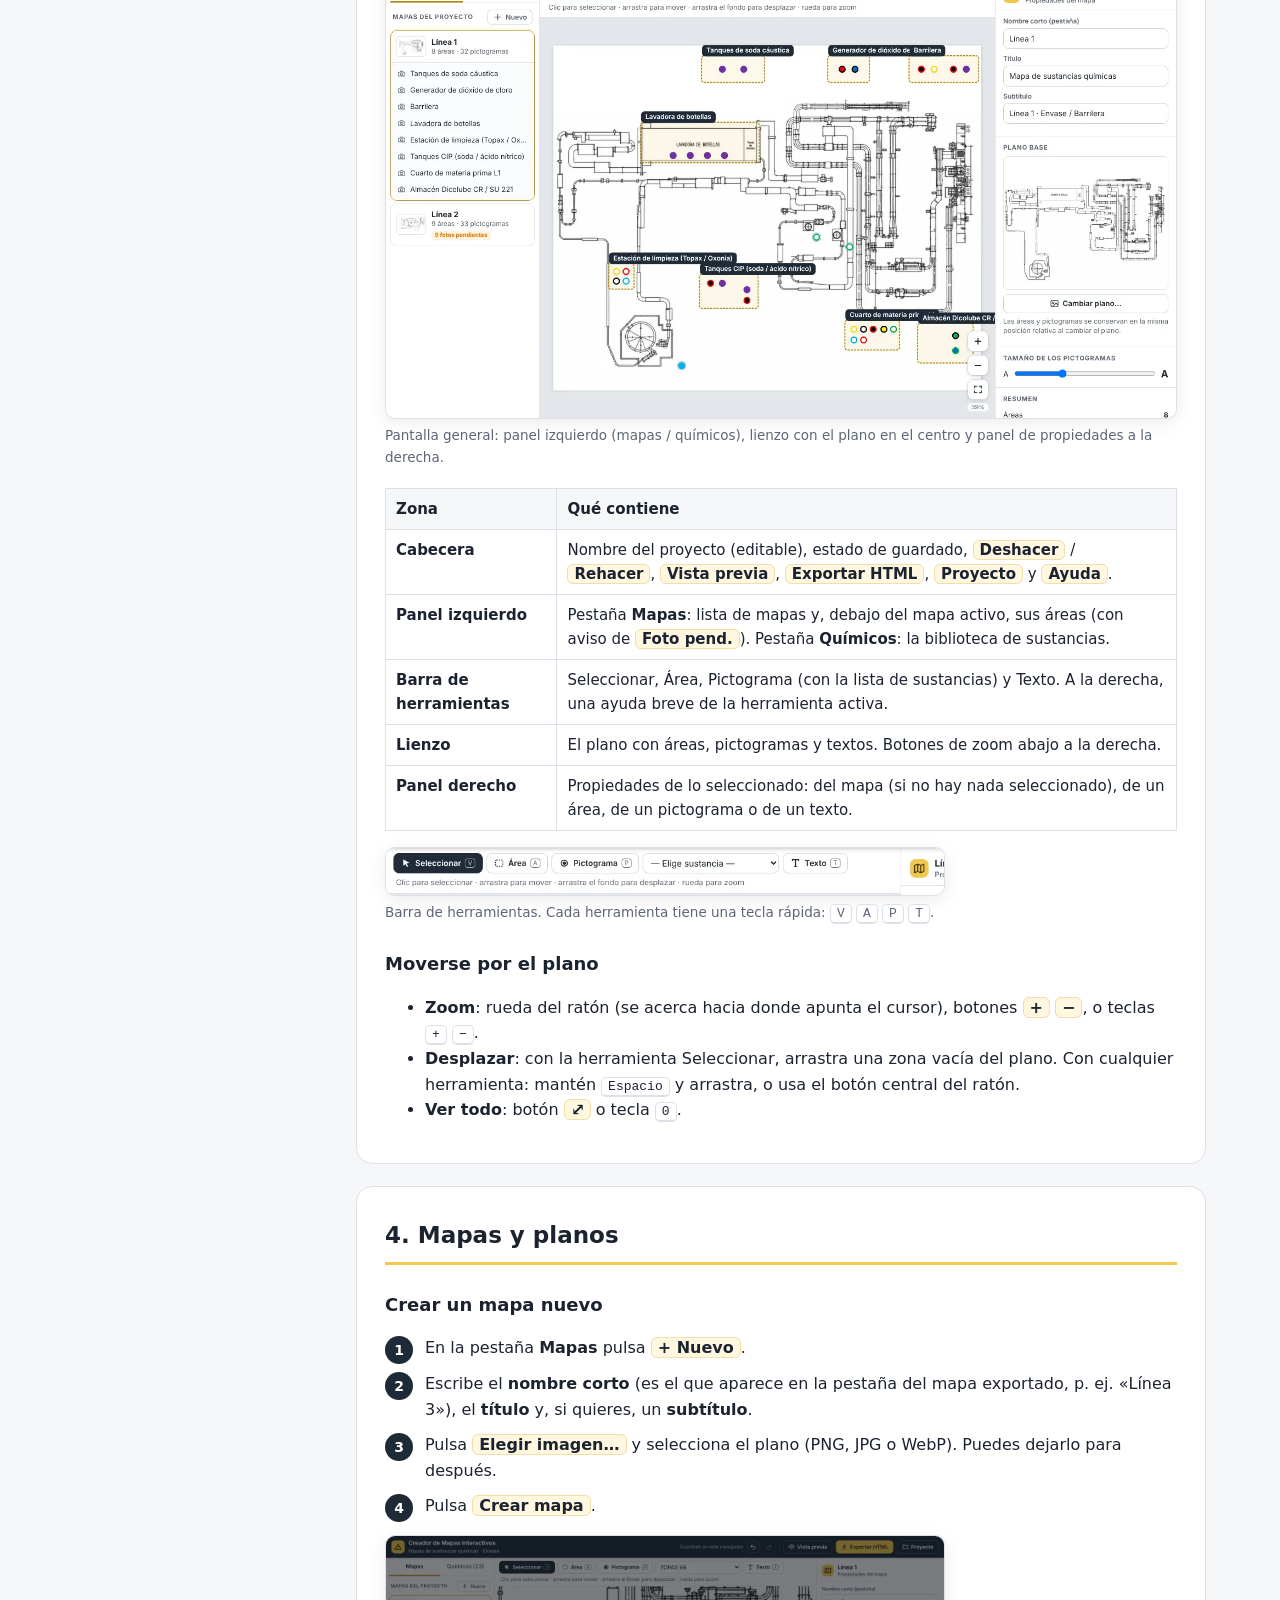
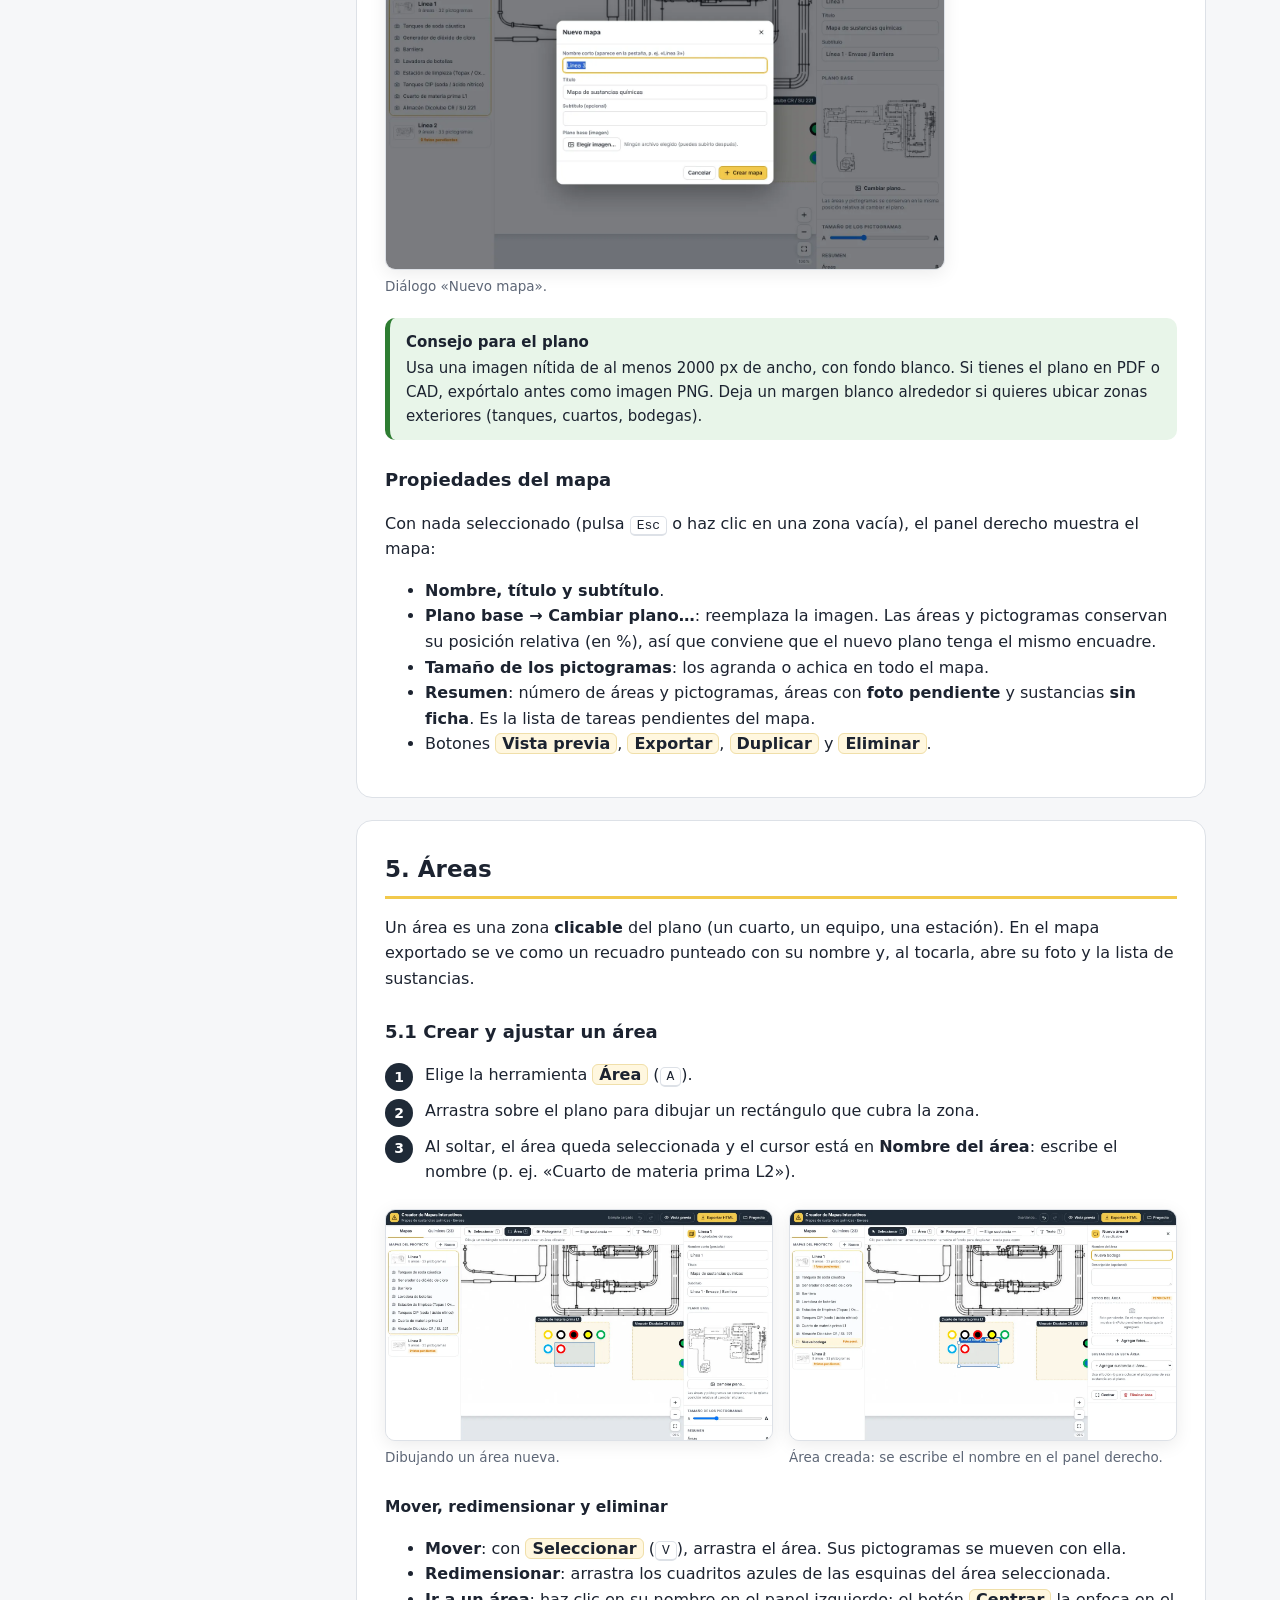
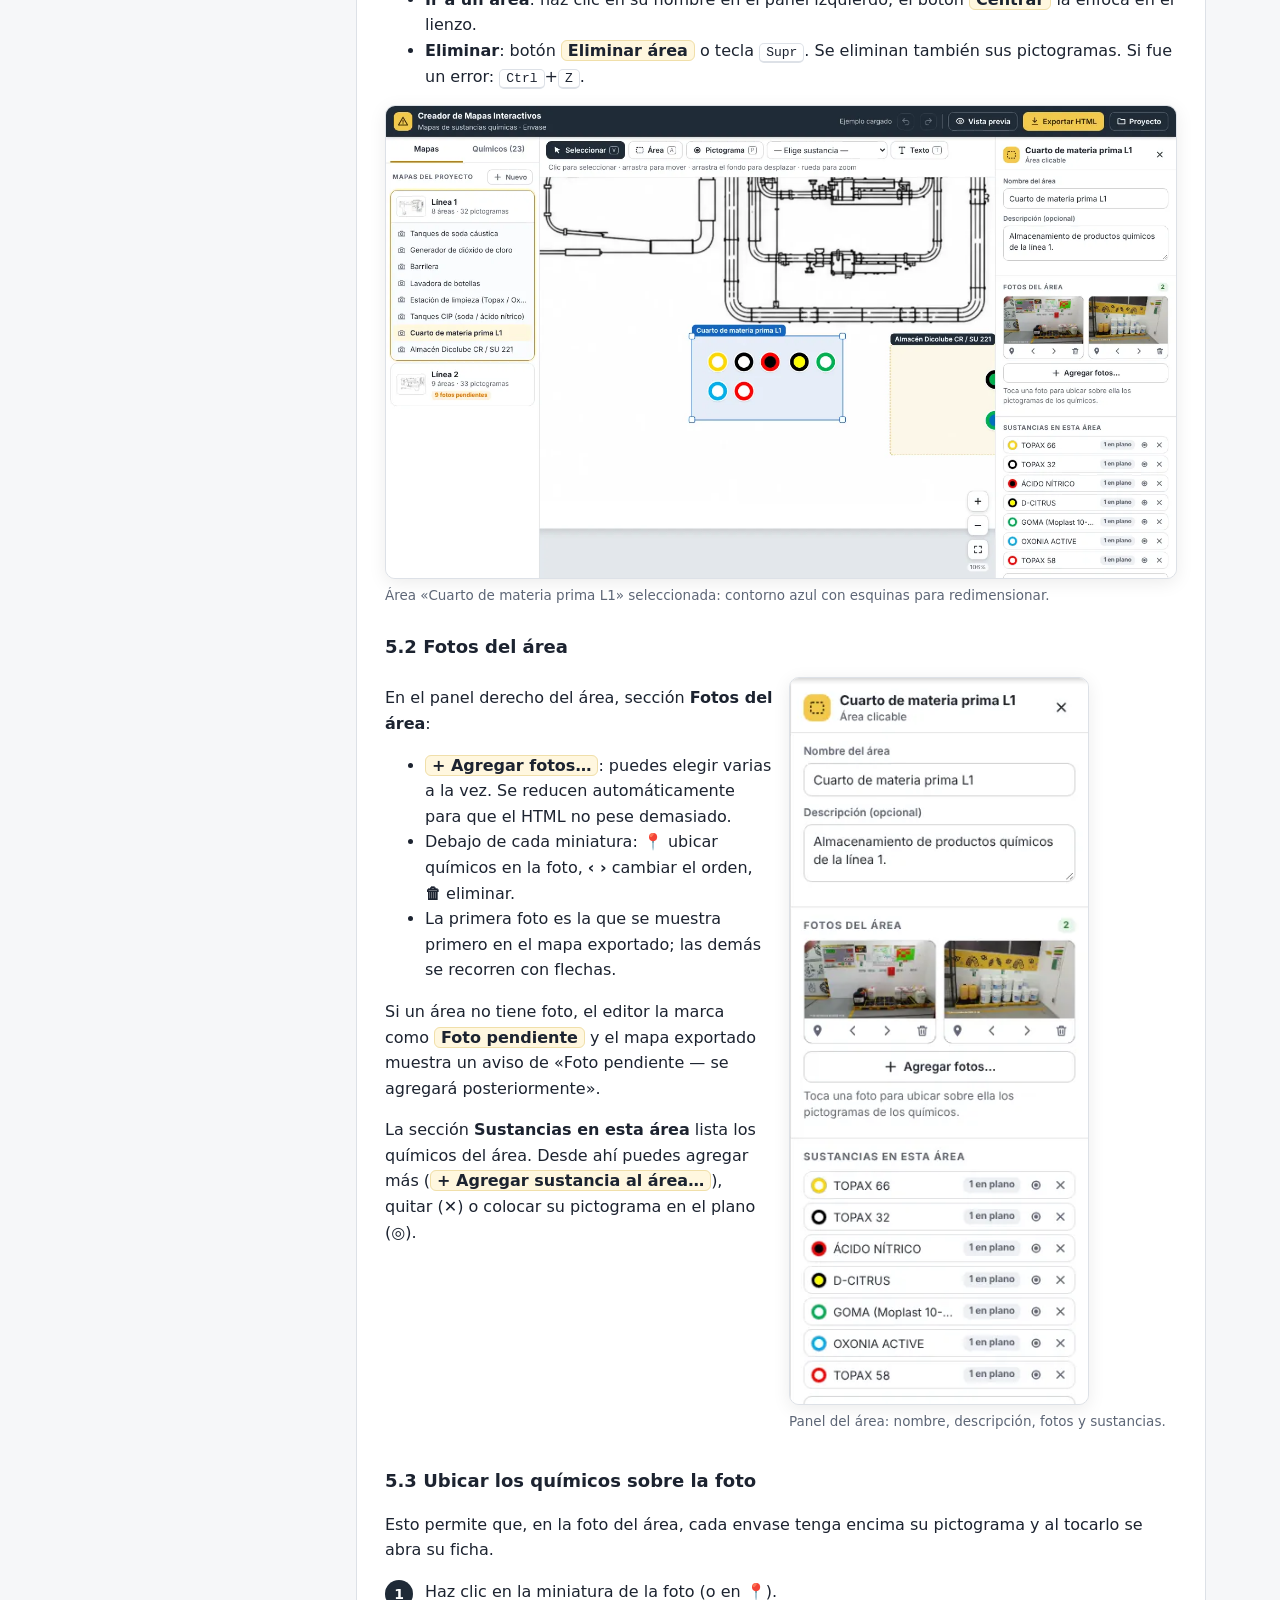
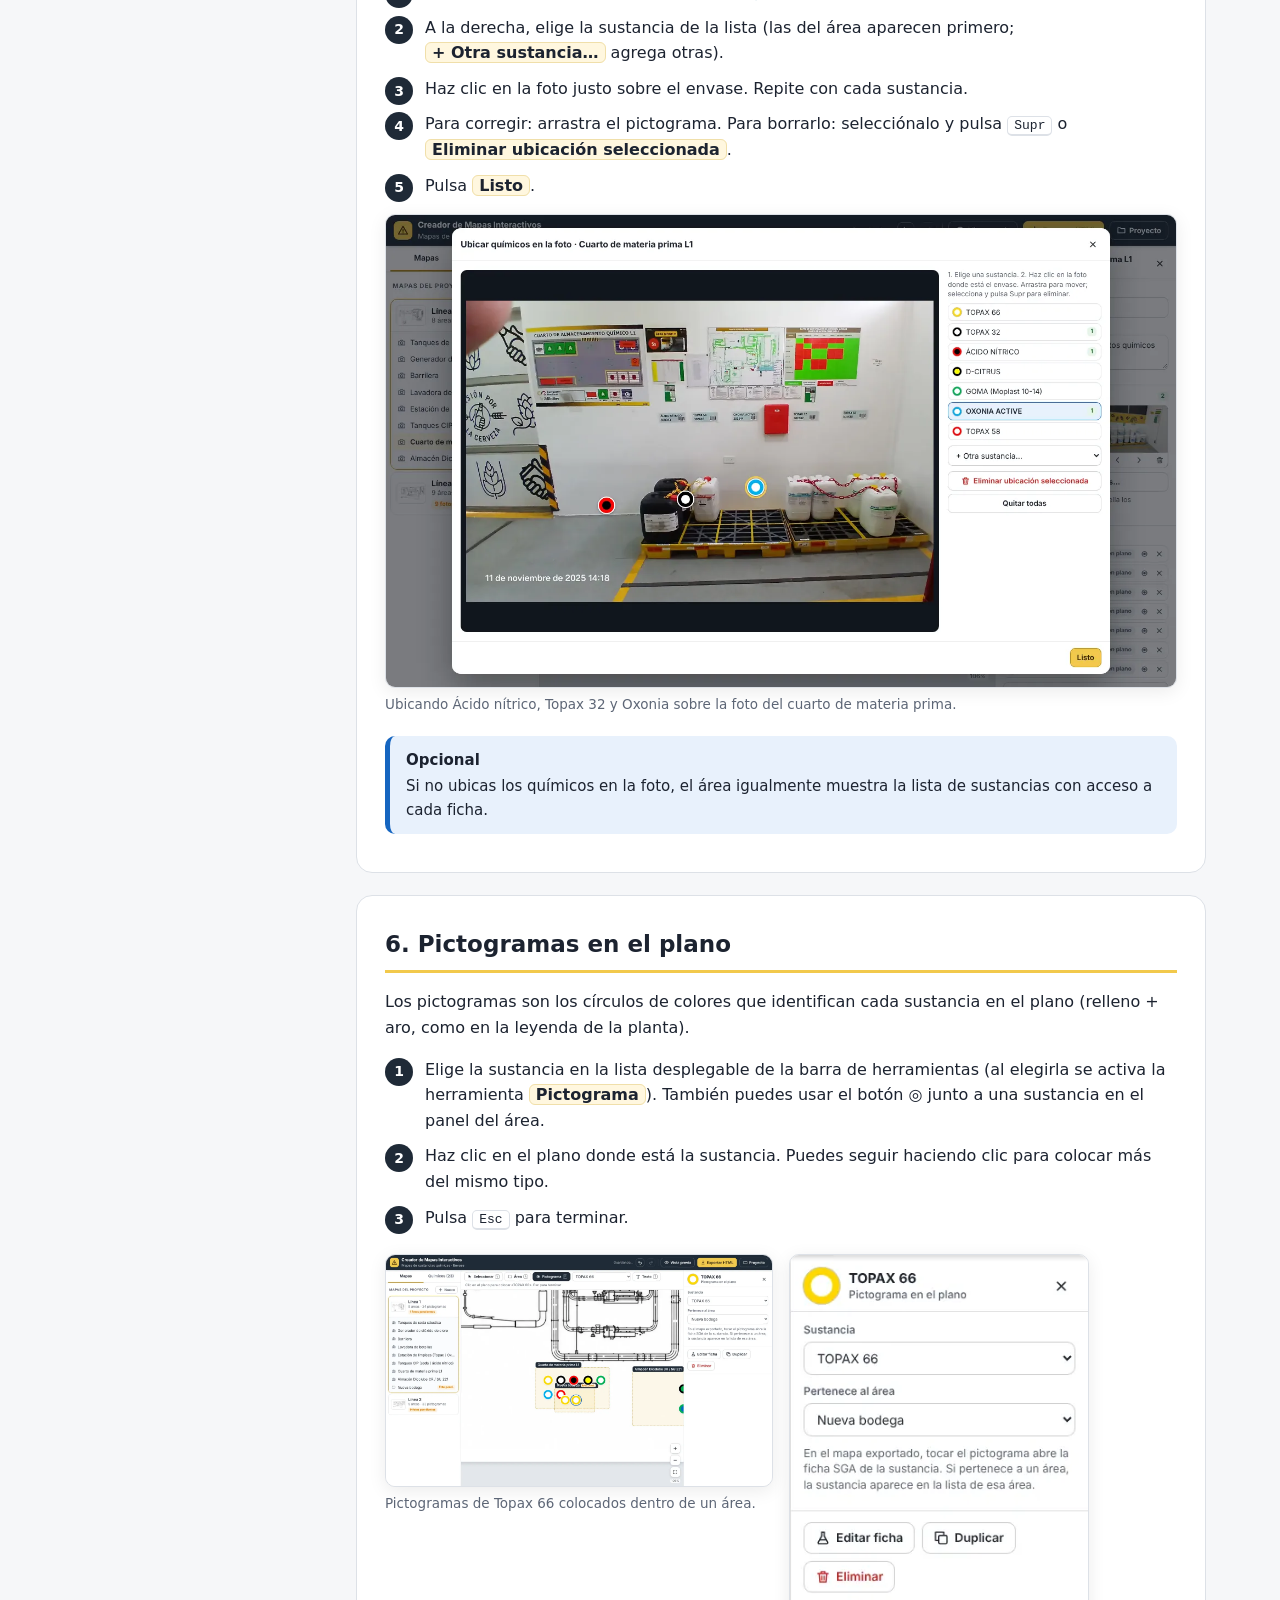
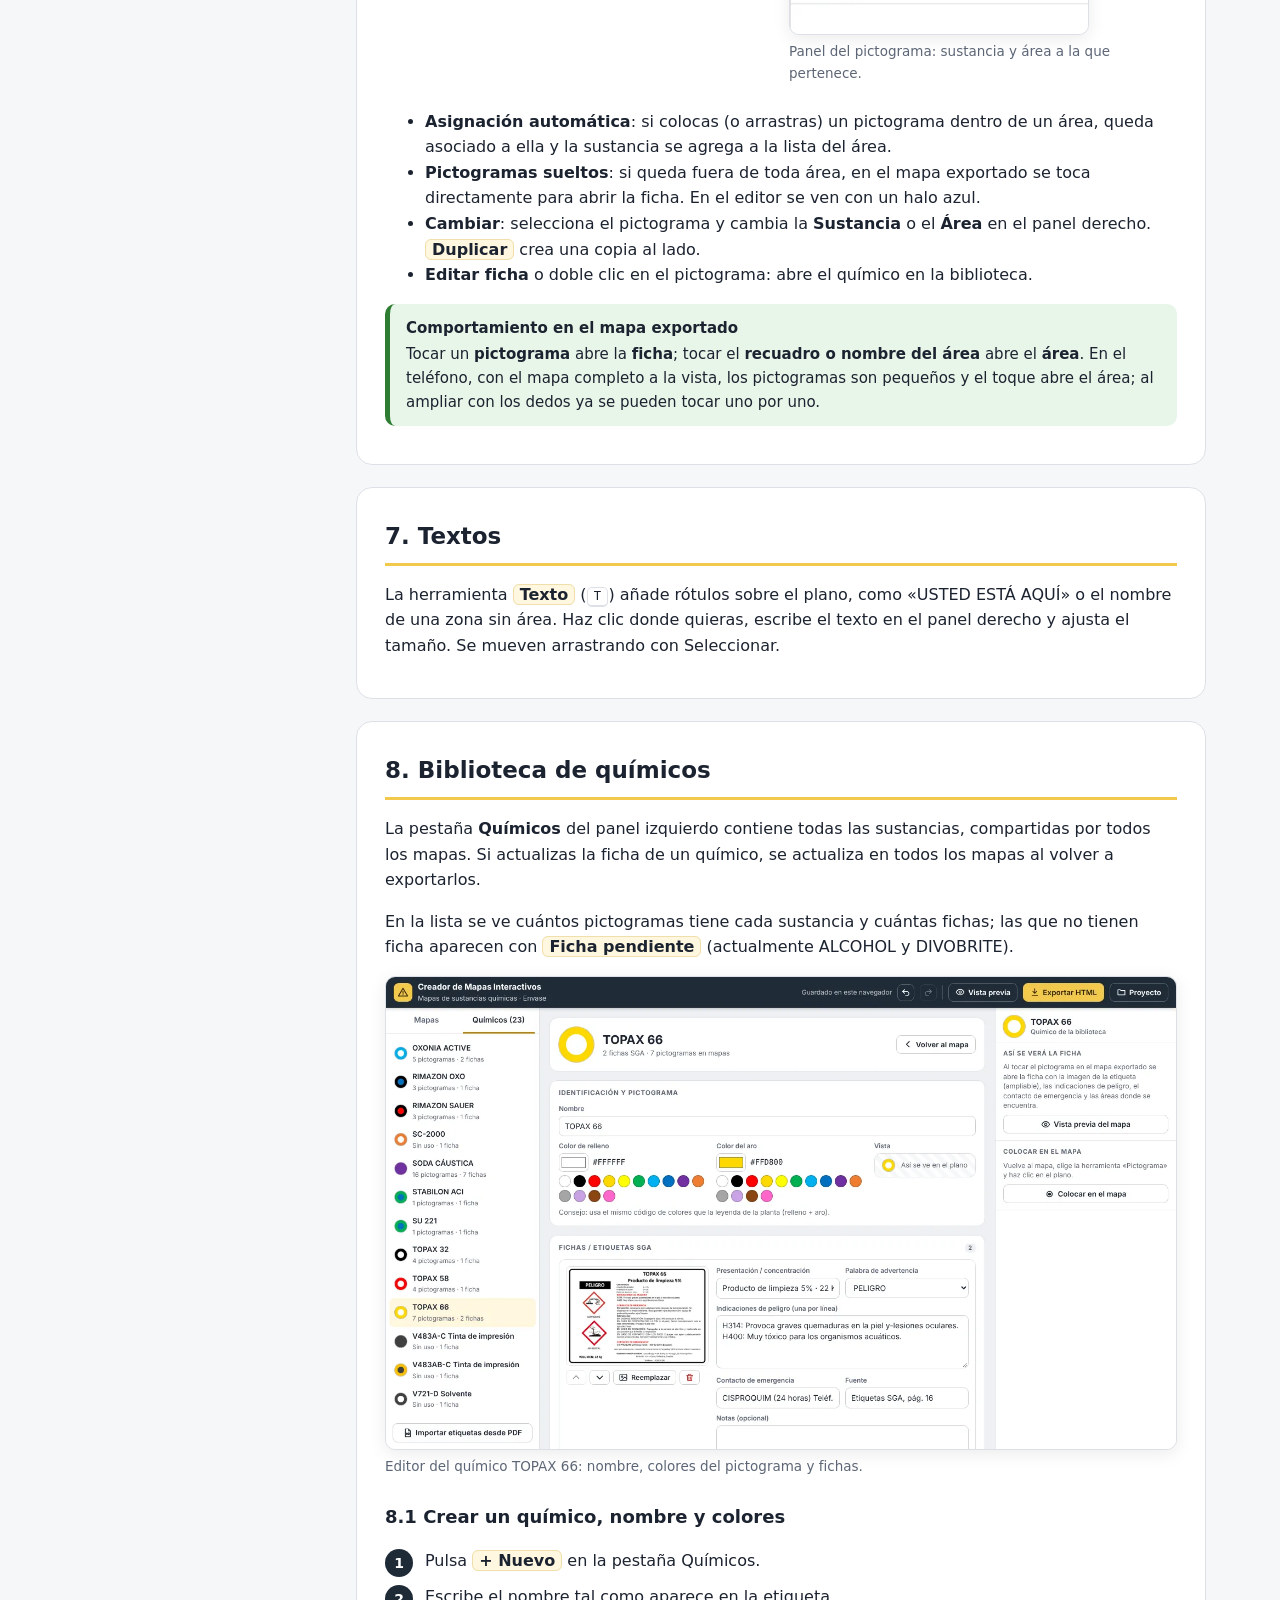
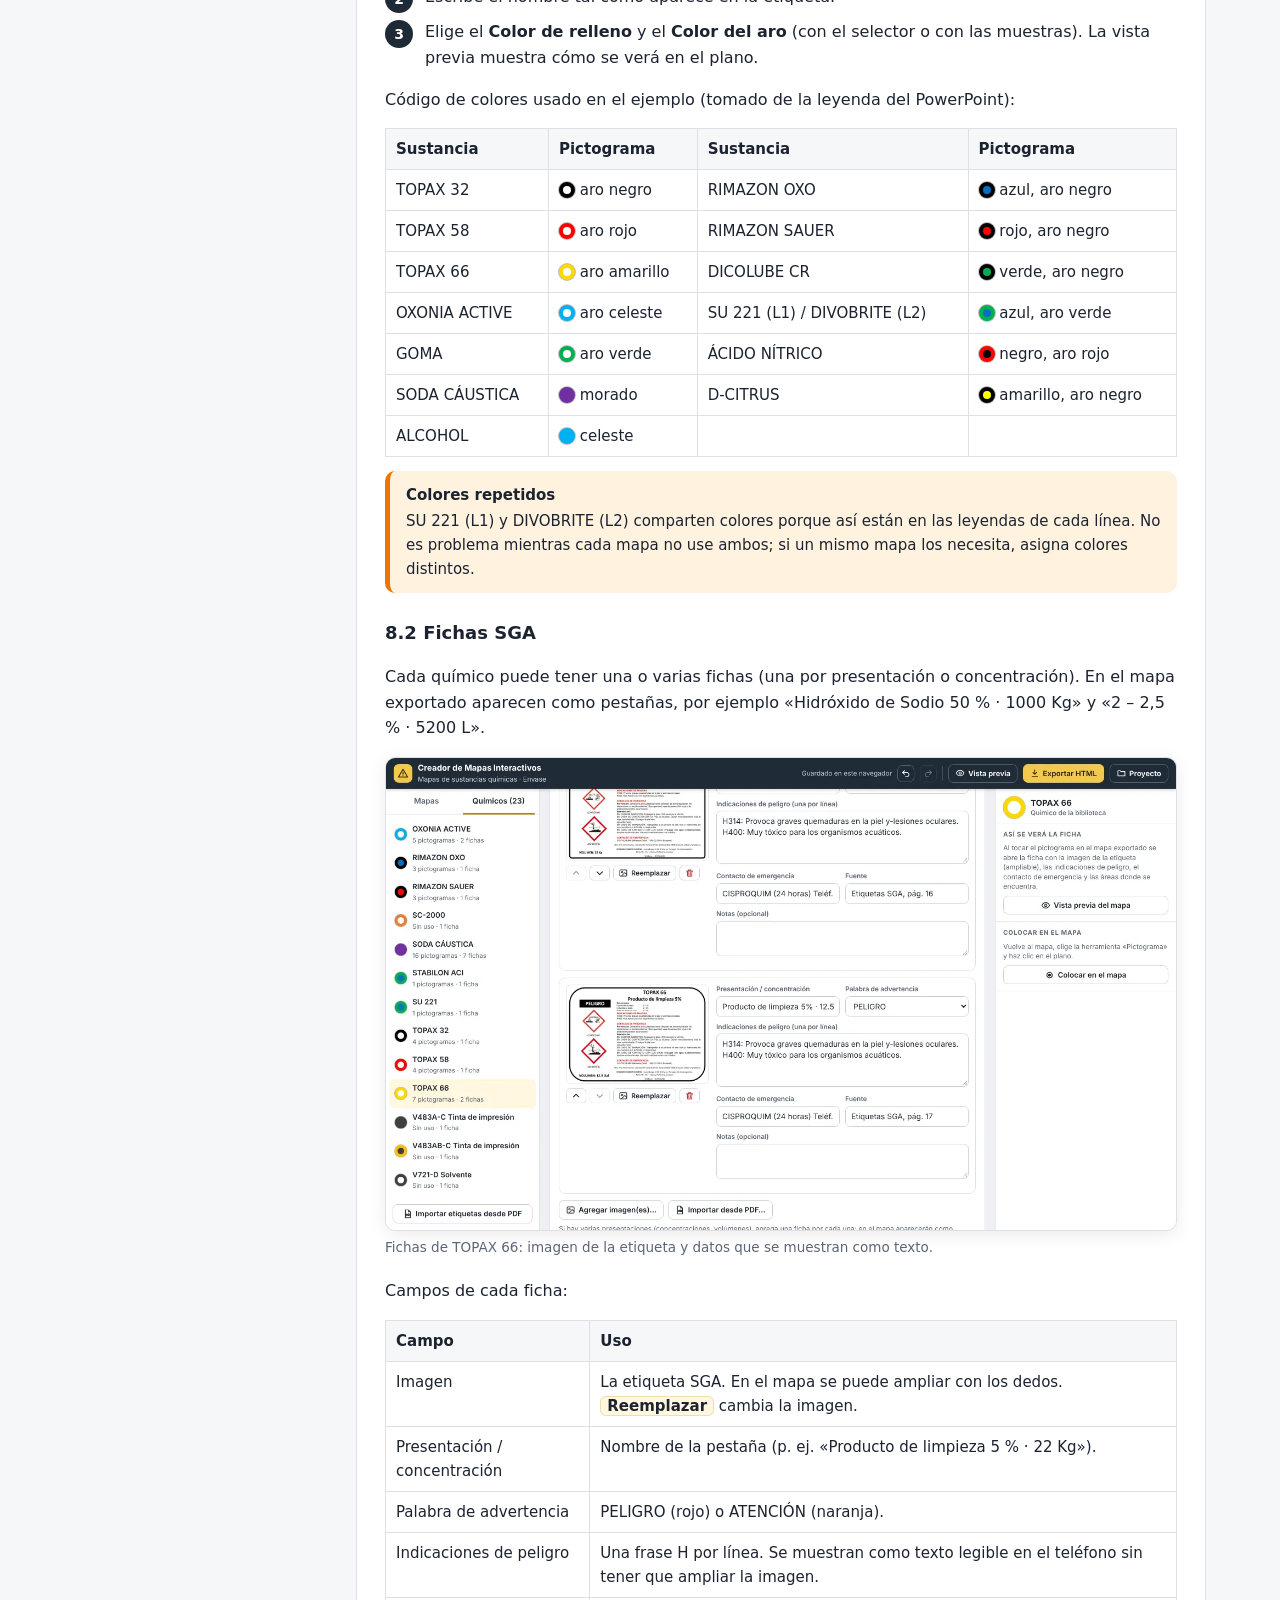
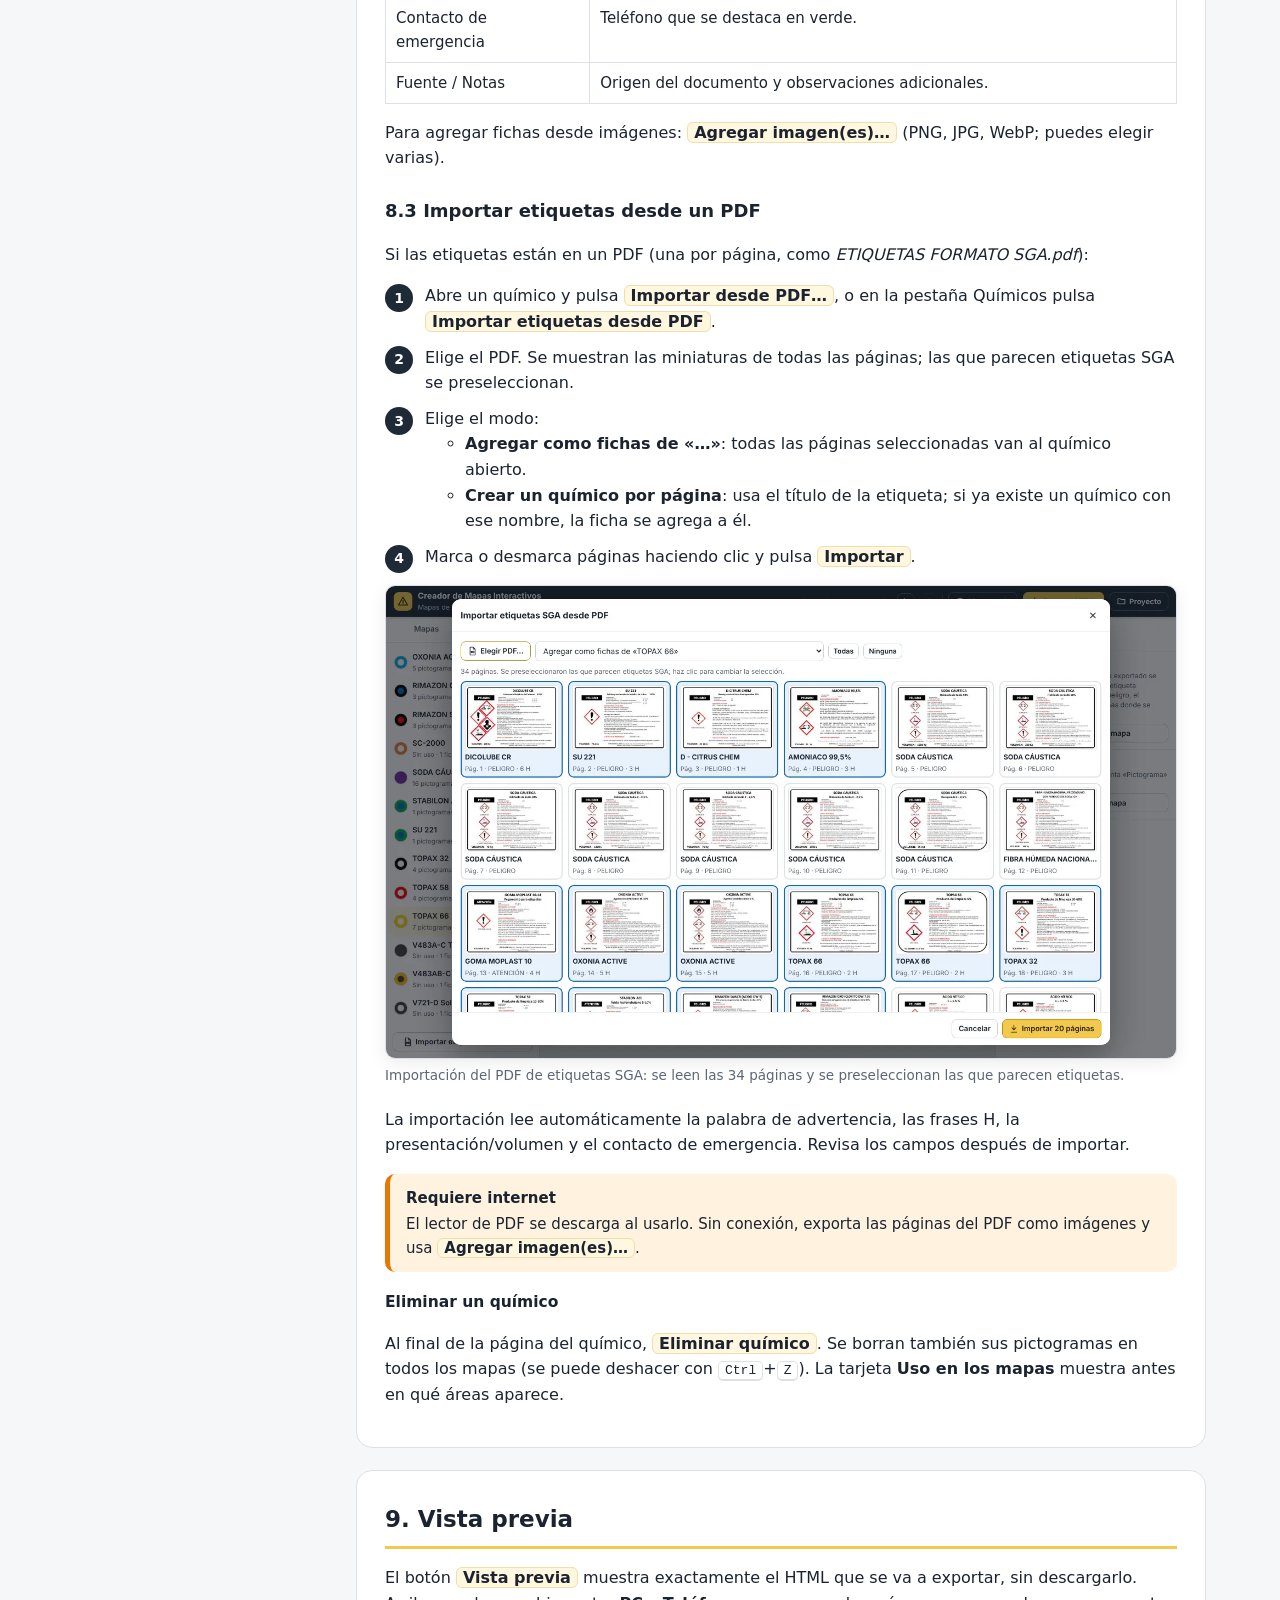
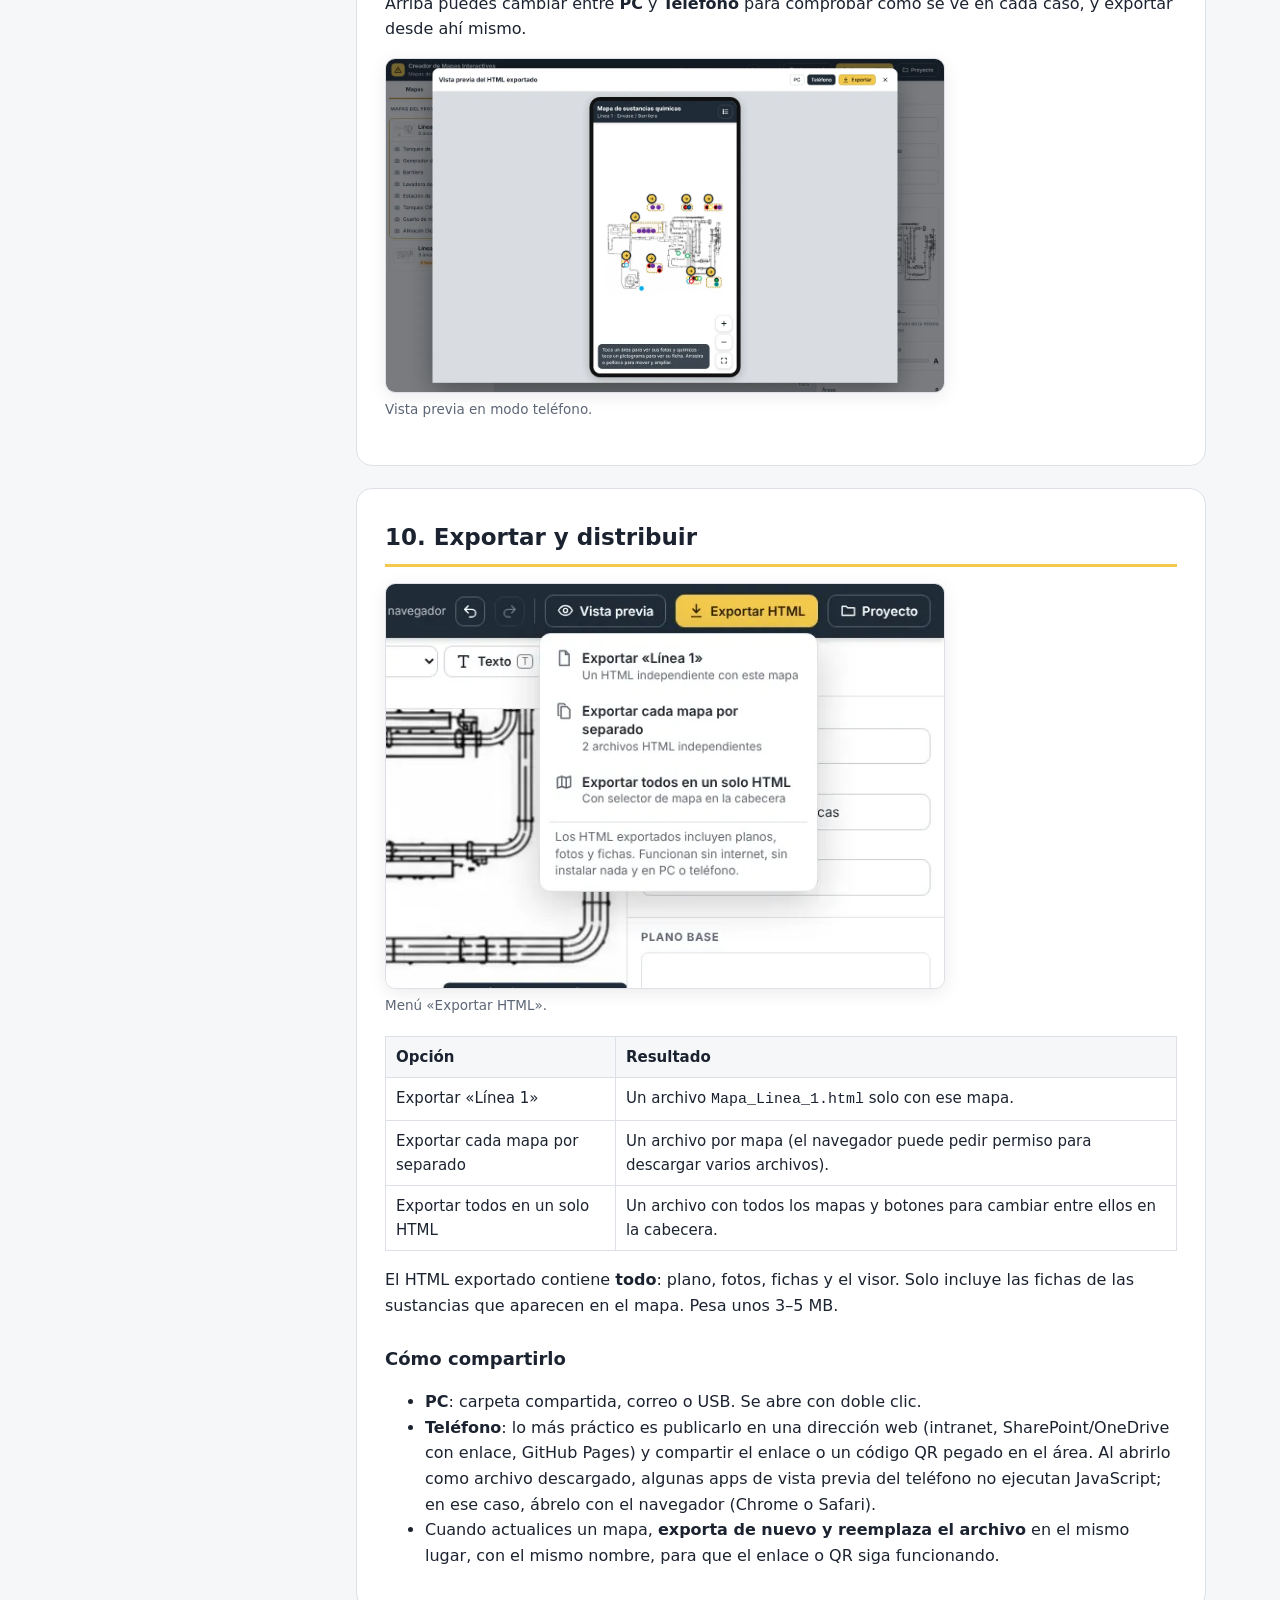
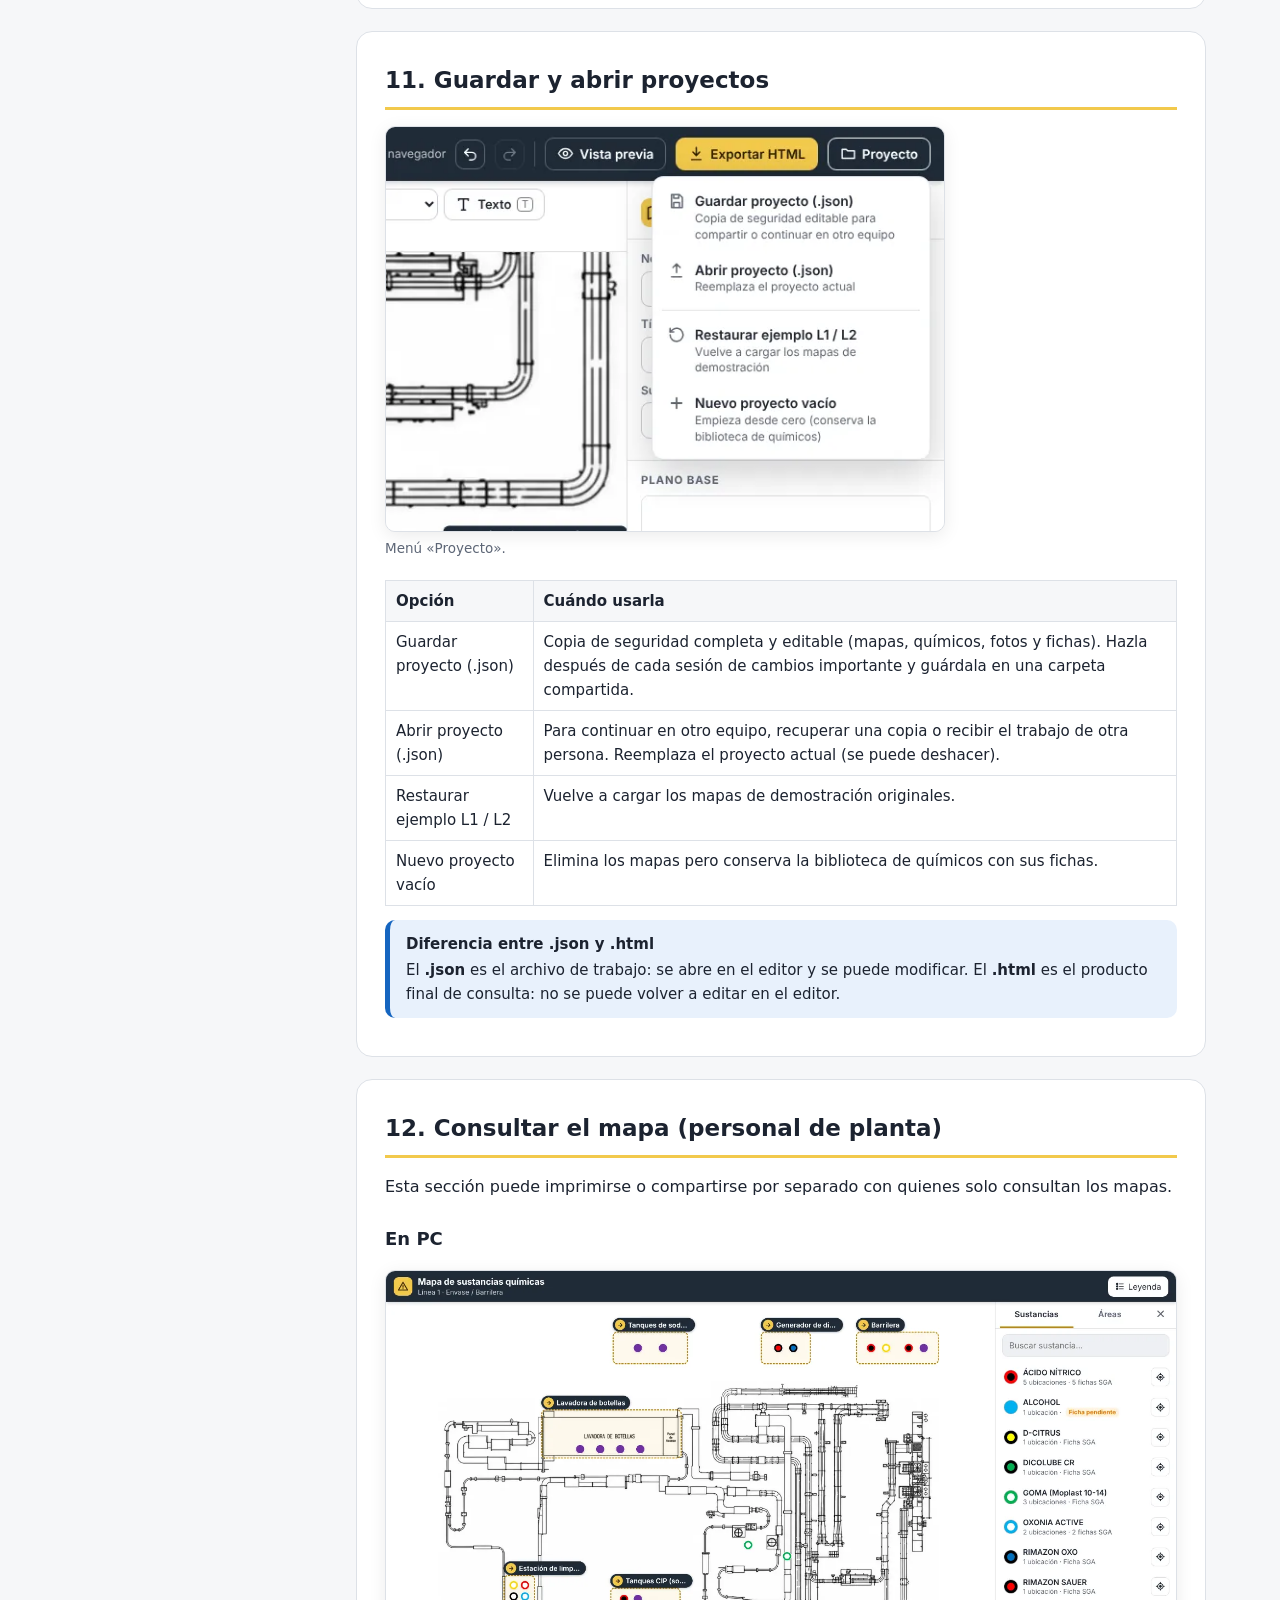
==== commit ed2a8f31: "L2: fotos de las áreas y cambios de químicos - Fotos de las 9 áreas de L2 (las más nítidas de cada g" ====
--- a/manual/index.html
+++ b/manual/index.html
@@ -212,7 +212,7 @@
   <li>Debajo de cada miniatura: <b>📍</b> ubicar químicos en la foto, <b>‹ ›</b> cambiar el orden, <b>🗑</b> eliminar.</li>
   <li>La primera foto es la que se muestra primero en el mapa exportado; las demás se recorren con flechas.</li>
 </ul>
-<p>Si un área no tiene foto, el editor la marca como <span class="ui">Foto pendiente</span> y el mapa exportado muestra un aviso de «Foto pendiente — se agregará posteriormente». Es el caso actual de las áreas de <b>Línea 2</b>.</p>
+<p>Si un área no tiene foto, el editor la marca como <span class="ui">Foto pendiente</span> y el mapa exportado muestra un aviso de «Foto pendiente — se agregará posteriormente».</p>
 <p>La sección <b>Sustancias en esta área</b> lista los químicos del área. Desde ahí puedes agregar más (<span class="ui">+ Agregar sustancia al área…</span>), quitar (✕) o colocar su pictograma en el plano (◎).</p>
 </div>
 <figure class="phone"><img src="img/ed-area-panel.webp" alt="Panel de propiedades de un área" loading="lazy"><figcaption>Panel del área: nombre, descripción, fotos y sustancias.</figcaption></figure>
@@ -260,7 +260,7 @@
 <section id="quimicos">
 <h2>8. Biblioteca de químicos</h2>
 <p>La pestaña <b>Químicos</b> del panel izquierdo contiene todas las sustancias, compartidas por todos los mapas. Si actualizas la ficha de un químico, se actualiza en todos los mapas al volver a exportarlos.</p>
-<p>En la lista se ve cuántos pictogramas tiene cada sustancia y cuántas fichas; las que no tienen ficha aparecen con <span class="ui">Ficha pendiente</span> (actualmente ALCOHOL y DRYEXX GF).</p>
+<p>En la lista se ve cuántos pictogramas tiene cada sustancia y cuántas fichas; las que no tienen ficha aparecen con <span class="ui">Ficha pendiente</span> (actualmente ALCOHOL y DIVOBRITE).</p>
 <figure><img src="img/ed-quimico.webp" alt="Editor de un químico" loading="lazy"><figcaption>Editor del químico TOPAX 66: nombre, colores del pictograma y fichas.</figcaption></figure>
 
 <h3 id="q-colores">8.1 Crear un químico, nombre y colores</h3>
@@ -274,13 +274,13 @@
   <tr><th>Sustancia</th><th>Pictograma</th><th>Sustancia</th><th>Pictograma</th></tr>
   <tr><td>TOPAX 32</td><td><span class="ic" style="--f:#fff;--r:#000"></span> aro negro</td><td>RIMAZON OXO</td><td><span class="ic" style="--f:#0070C0;--r:#000"></span> azul, aro negro</td></tr>
   <tr><td>TOPAX 58</td><td><span class="ic" style="--f:#fff;--r:#f00"></span> aro rojo</td><td>RIMAZON SAUER</td><td><span class="ic" style="--f:#f00;--r:#000"></span> rojo, aro negro</td></tr>
-  <tr><td>TOPAX 66</td><td><span class="ic" style="--f:#fff;--r:#FFD800"></span> aro amarillo</td><td>DICOLUBE CR / DRYEXX GF</td><td><span class="ic" style="--f:#00B050;--r:#000"></span> verde, aro negro</td></tr>
-  <tr><td>OXONIA ACTIVE</td><td><span class="ic" style="--f:#fff;--r:#00B0F0"></span> aro celeste</td><td>SU 221 / STABILON</td><td><span class="ic" style="--f:#0070C0;--r:#00B050"></span> azul, aro verde</td></tr>
+  <tr><td>TOPAX 66</td><td><span class="ic" style="--f:#fff;--r:#FFD800"></span> aro amarillo</td><td>DICOLUBE CR</td><td><span class="ic" style="--f:#00B050;--r:#000"></span> verde, aro negro</td></tr>
+  <tr><td>OXONIA ACTIVE</td><td><span class="ic" style="--f:#fff;--r:#00B0F0"></span> aro celeste</td><td>SU 221 (L1) / DIVOBRITE (L2)</td><td><span class="ic" style="--f:#0070C0;--r:#00B050"></span> azul, aro verde</td></tr>
   <tr><td>GOMA</td><td><span class="ic" style="--f:#fff;--r:#00B050"></span> aro verde</td><td>ÁCIDO NÍTRICO</td><td><span class="ic" style="--f:#000;--r:#f00"></span> negro, aro rojo</td></tr>
   <tr><td>SODA CÁUSTICA</td><td><span class="ic" style="--f:#7030A0;--r:#7030A0"></span> morado</td><td>D-CITRUS</td><td><span class="ic" style="--f:#ff0;--r:#000"></span> amarillo, aro negro</td></tr>
   <tr><td>ALCOHOL</td><td><span class="ic" style="--f:#00B0F0;--r:#00B0F0"></span> celeste</td><td></td><td></td></tr>
 </table>
-<div class="warn"><b>Colores repetidos</b>DICOLUBE CR (L1) y DRYEXX GF (L2) comparten colores, igual que SU 221 y STABILON, porque así están en las leyendas de cada línea. No es problema mientras cada mapa no use ambos; si un mismo mapa los necesita, asigna colores distintos.</div>
+<div class="warn"><b>Colores repetidos</b>SU 221 (L1) y DIVOBRITE (L2) comparten colores porque así están en las leyendas de cada línea. No es problema mientras cada mapa no use ambos; si un mismo mapa los necesita, asigna colores distintos.</div>
 
 <h3 id="q-fichas">8.2 Fichas SGA</h3>
 <p>Cada químico puede tener una o varias fichas (una por presentación o concentración). En el mapa exportado aparecen como pestañas, por ejemplo «Hidróxido de Sodio 50 % · 1000 Kg» y «2 – 2,5 % · 5200 L».</p>
@@ -385,13 +385,13 @@
 
 <section id="tareas">
 <h2>13. Tareas frecuentes</h2>
-<h3>Agregar las fotos pendientes de Línea 2</h3>
-<ol class="steps">
-  <li>Pestaña <b>Mapas</b> → <b>Línea 2</b>. Las áreas sin foto muestran <span class="ui">Foto pend.</span>.</li>
+<h3>Agregar o cambiar las fotos de un área</h3>
+<ol class="steps">
+  <li>Pestaña <b>Mapas</b> → elige el mapa. Las áreas sin foto muestran <span class="ui">Foto pend.</span>.</li>
   <li>Haz clic en el área → <span class="ui">+ Agregar fotos…</span> → elige las fotos.</li>
   <li>(Opcional) Toca la foto y ubica los químicos sobre ella.</li>
   <li>Repite con cada área. El resumen del mapa muestra cuántas faltan.</li>
-  <li><span class="ui">Exportar HTML</span> → reemplaza <code>Mapa_Linea_2.html</code> donde esté publicado.</li>
+  <li><span class="ui">Exportar HTML</span> → reemplaza el HTML de ese mapa donde esté publicado.</li>
 </ol>
 <h3>Llega un químico nuevo a la planta</h3>
 <ol class="steps">
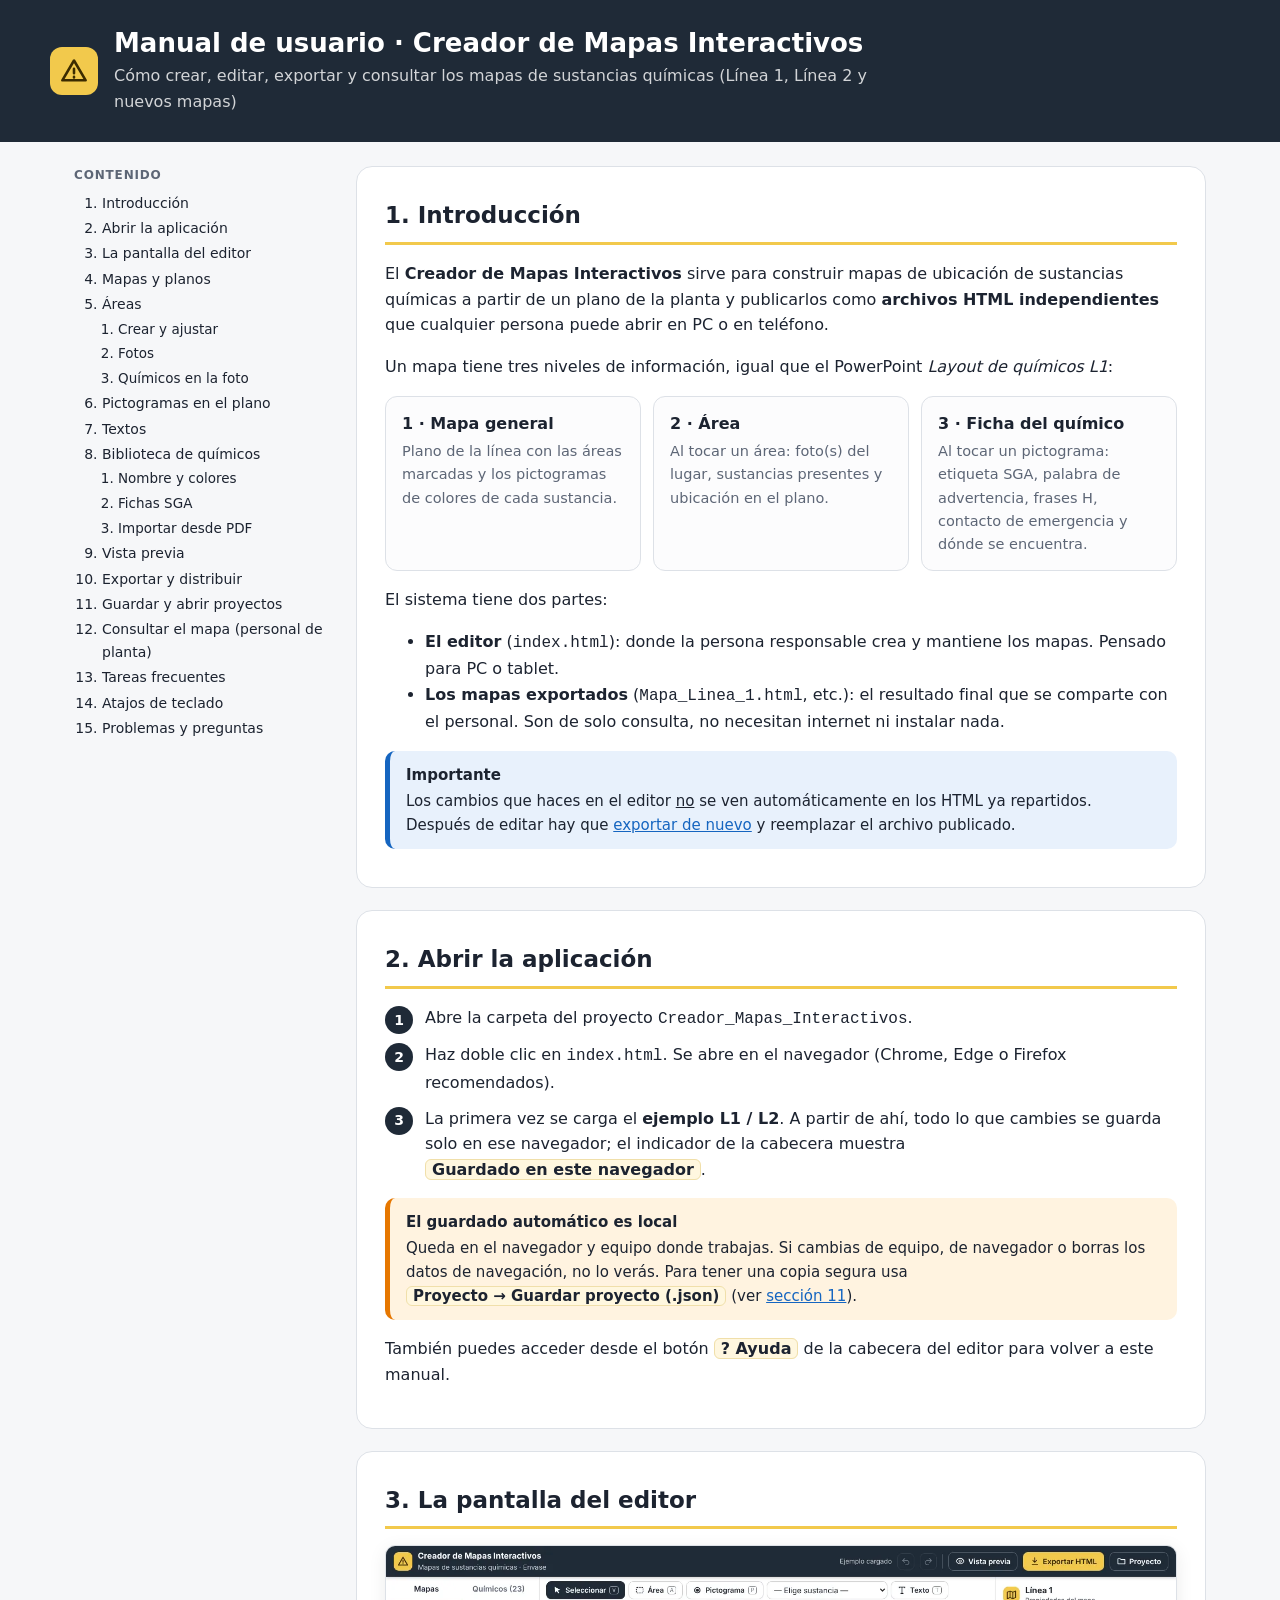
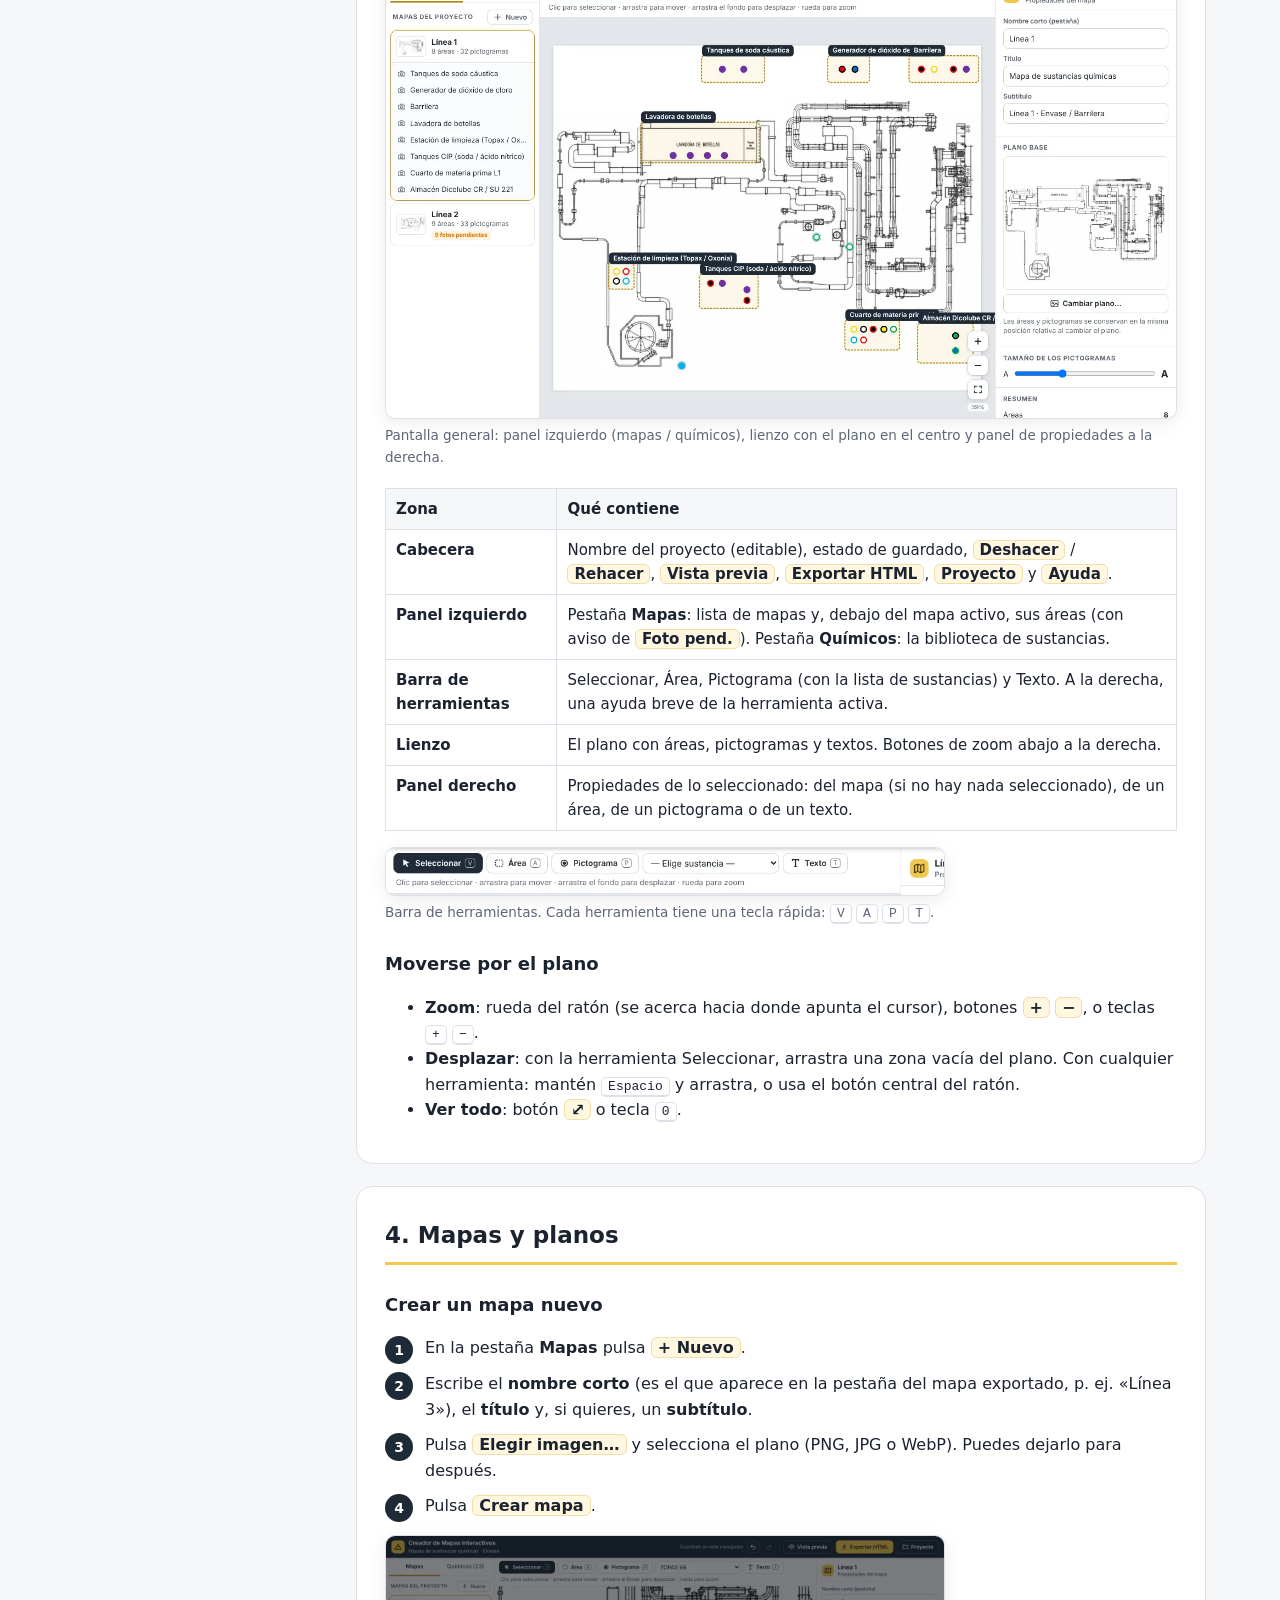
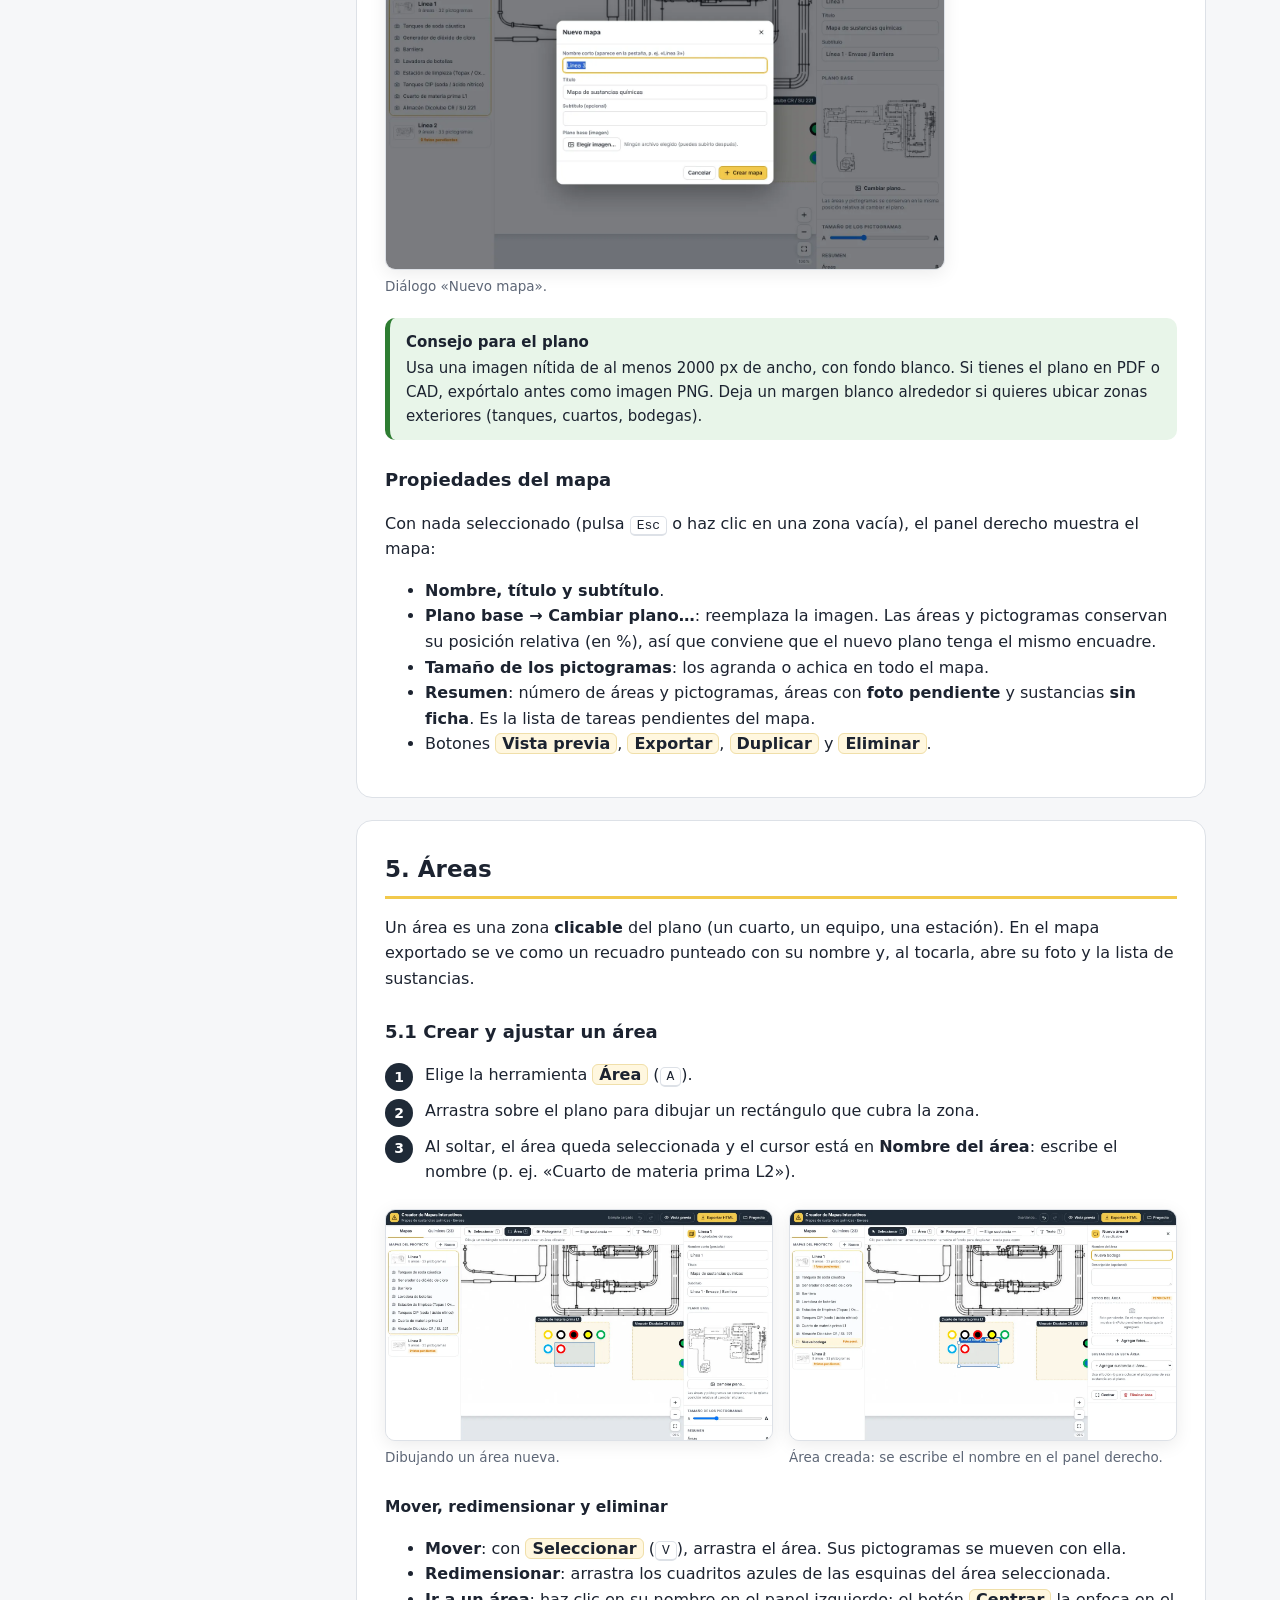
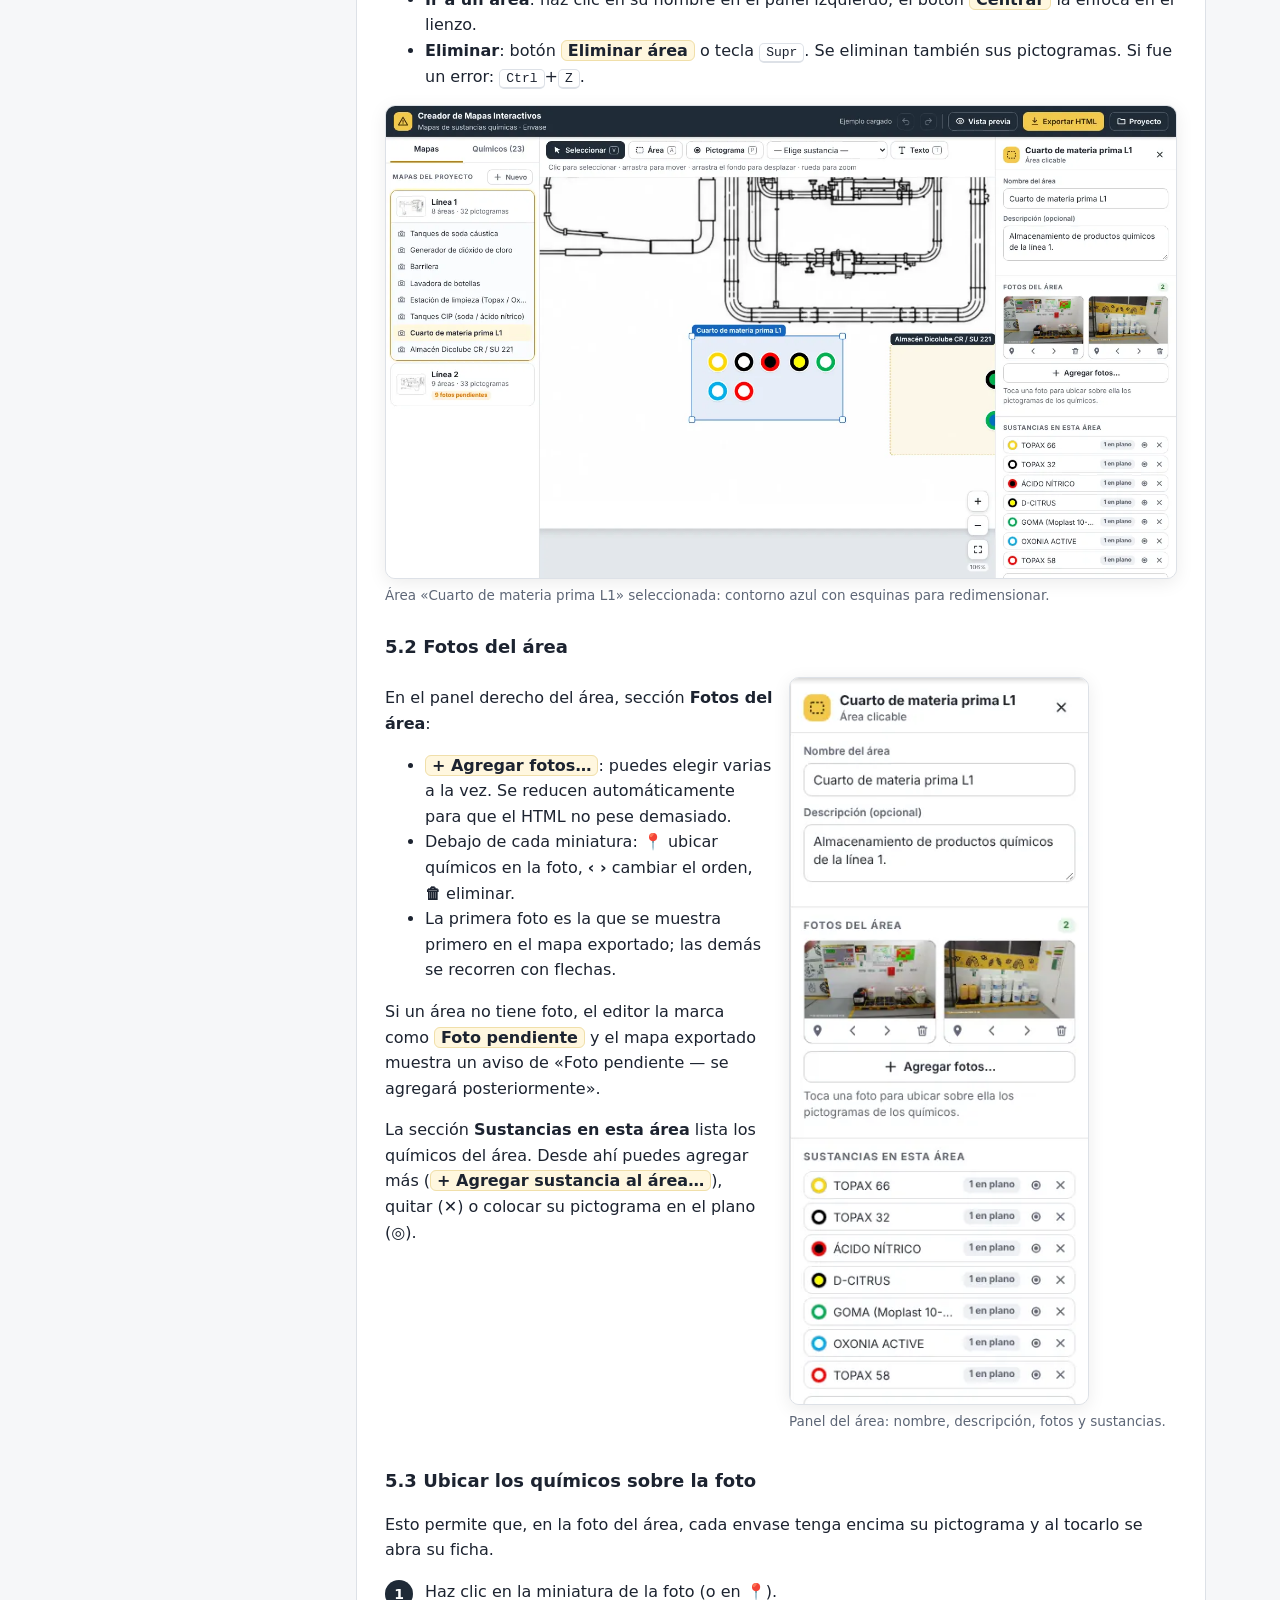
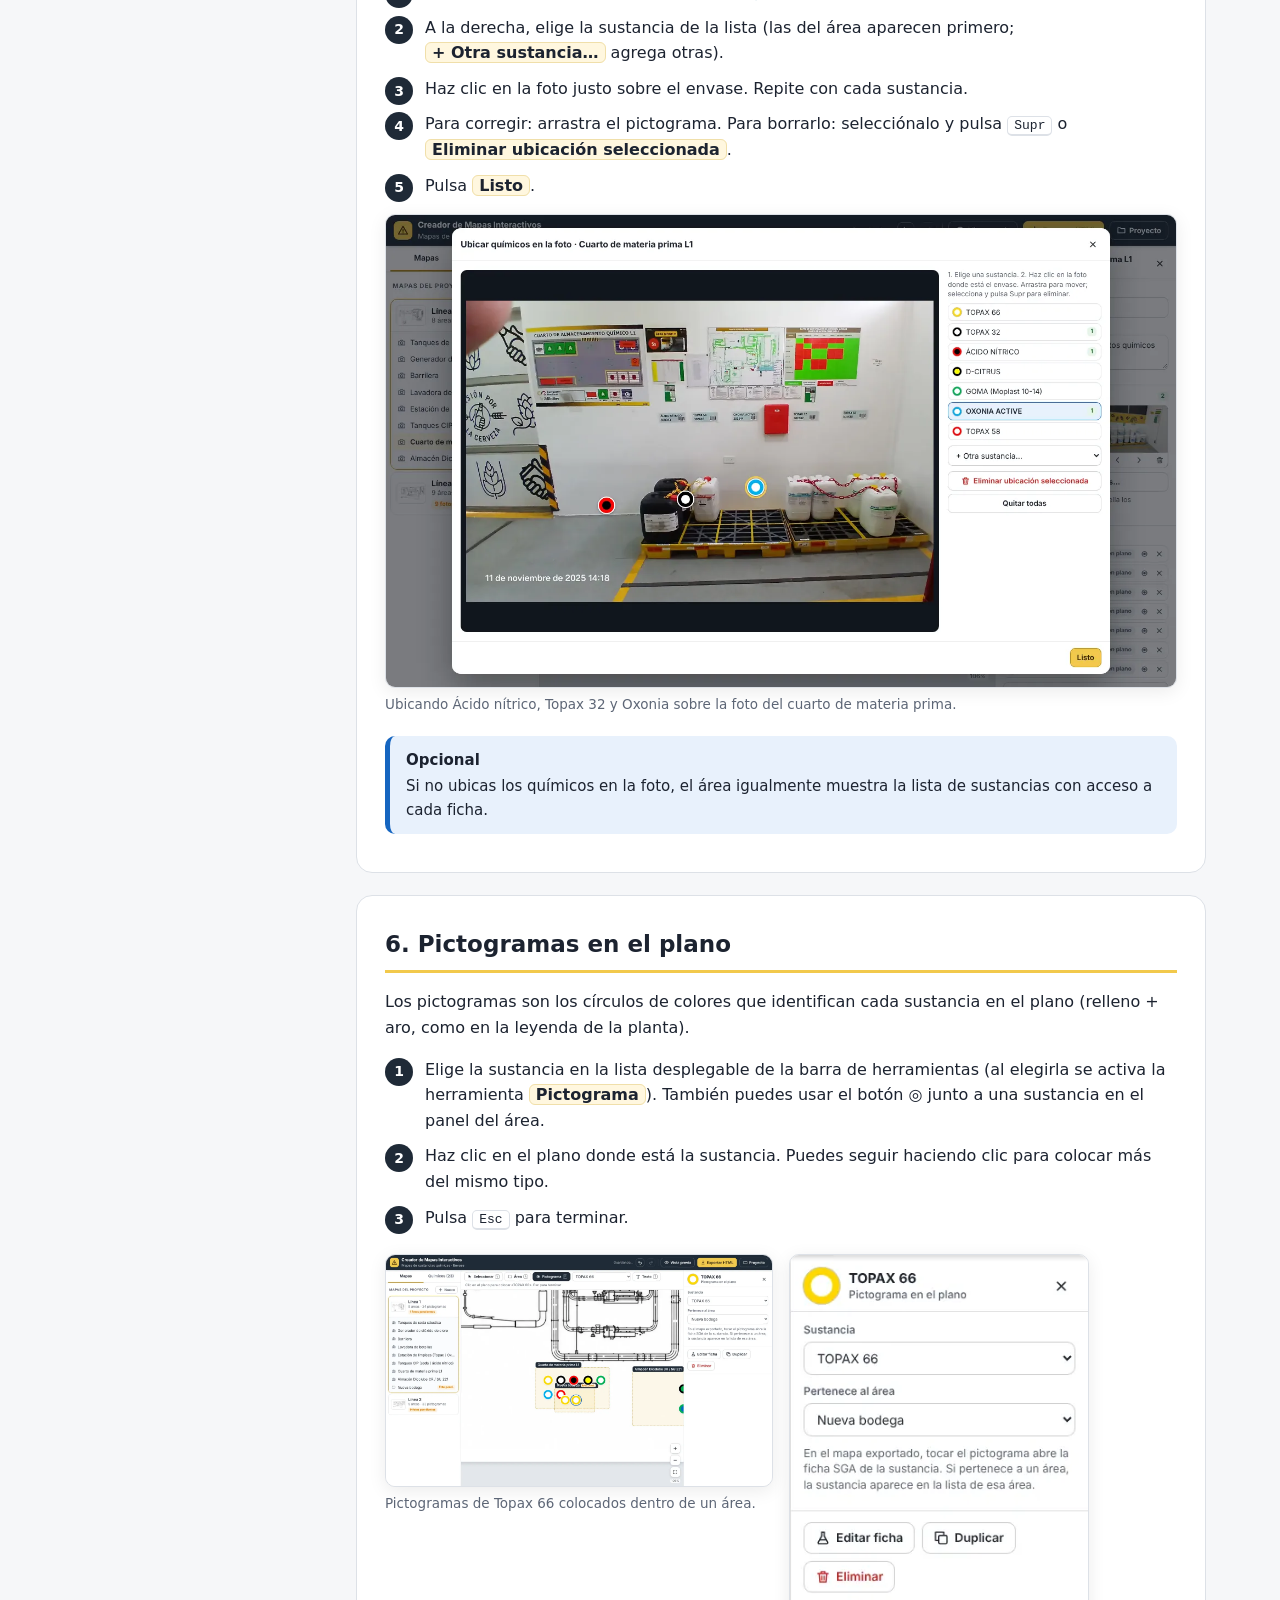
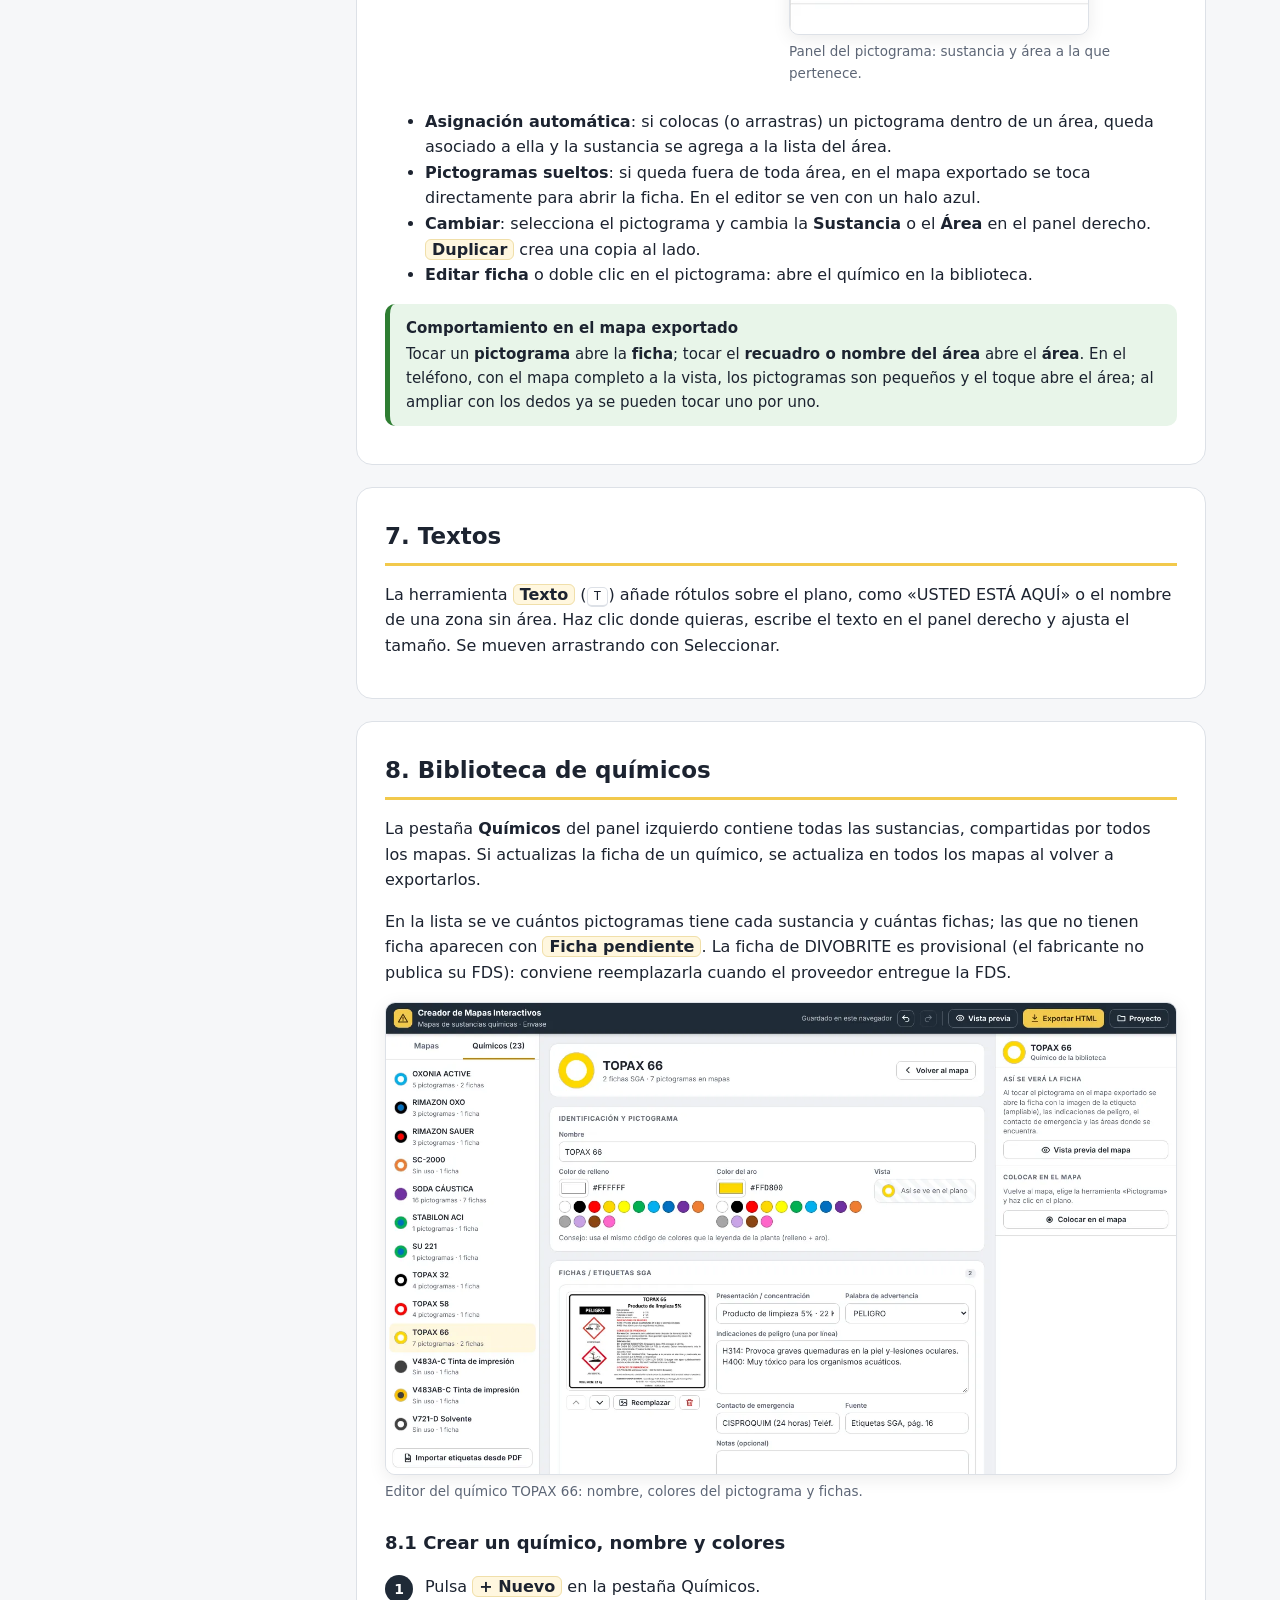
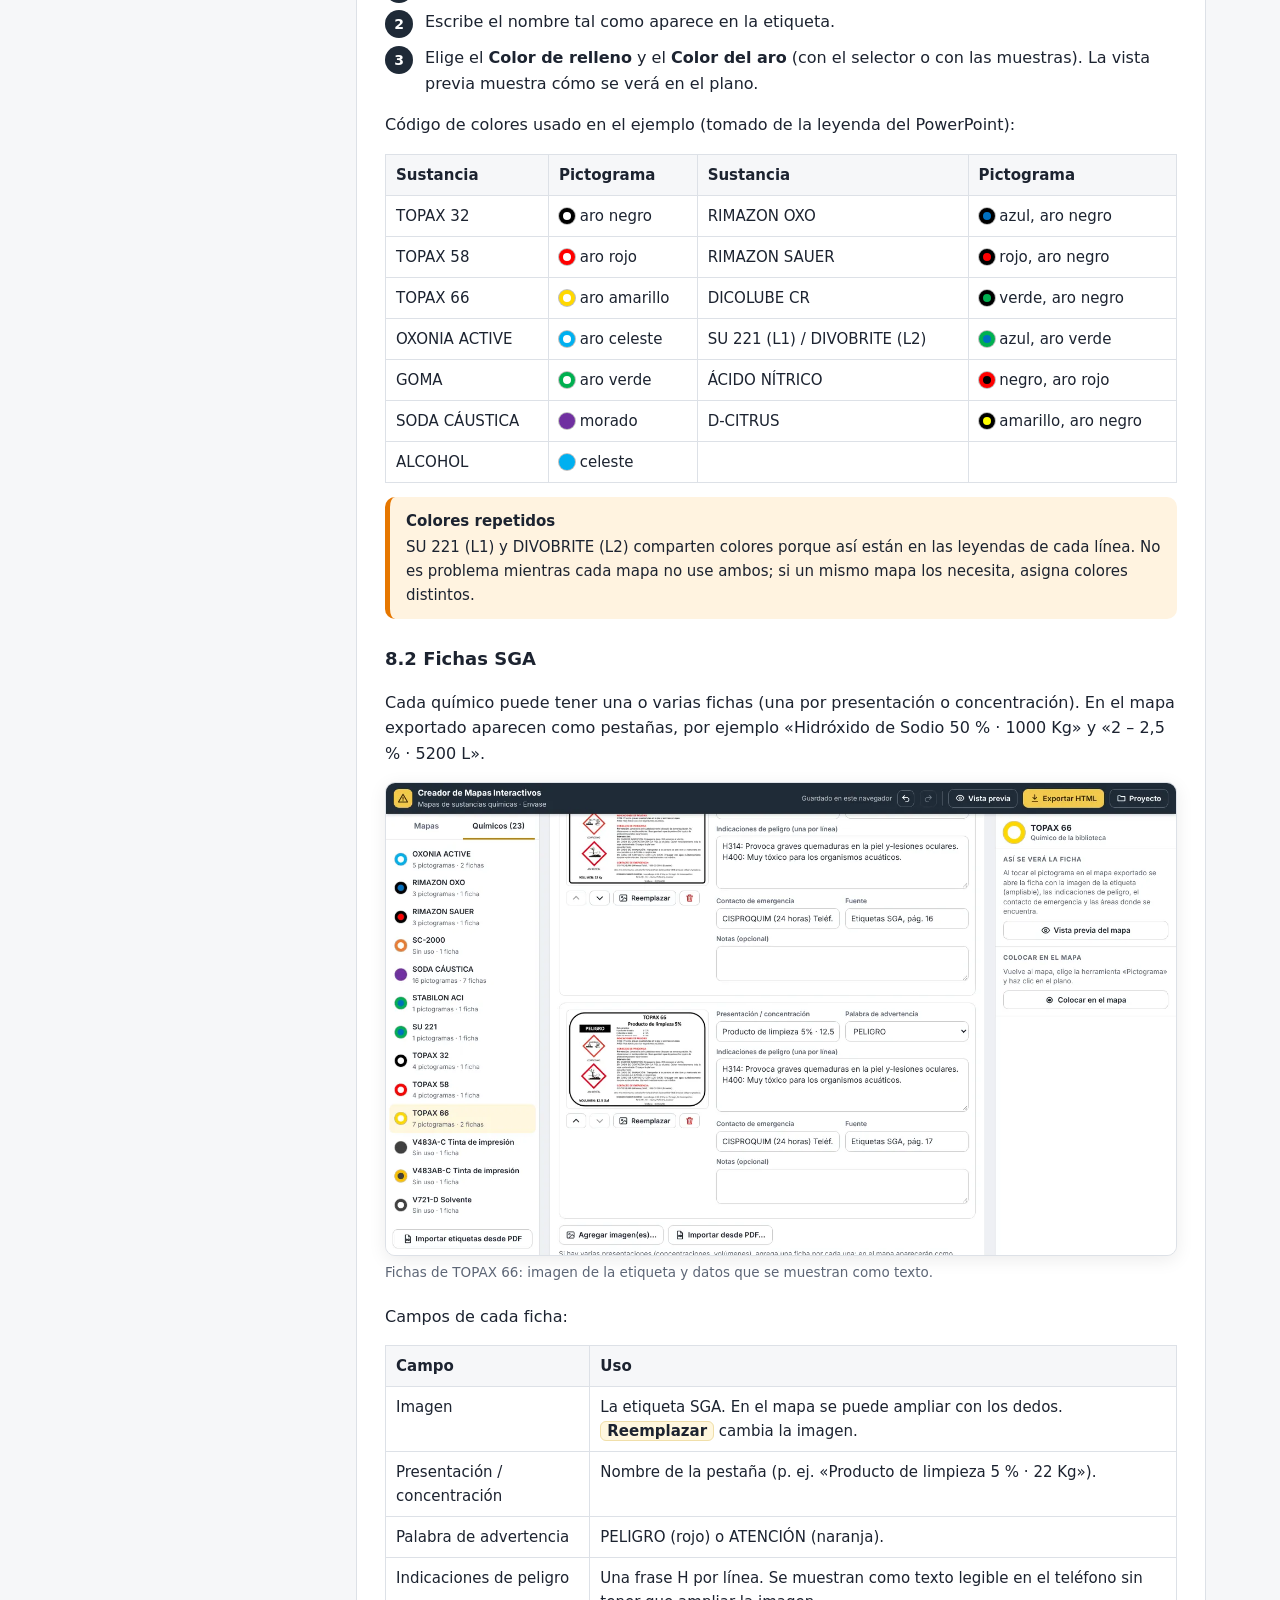
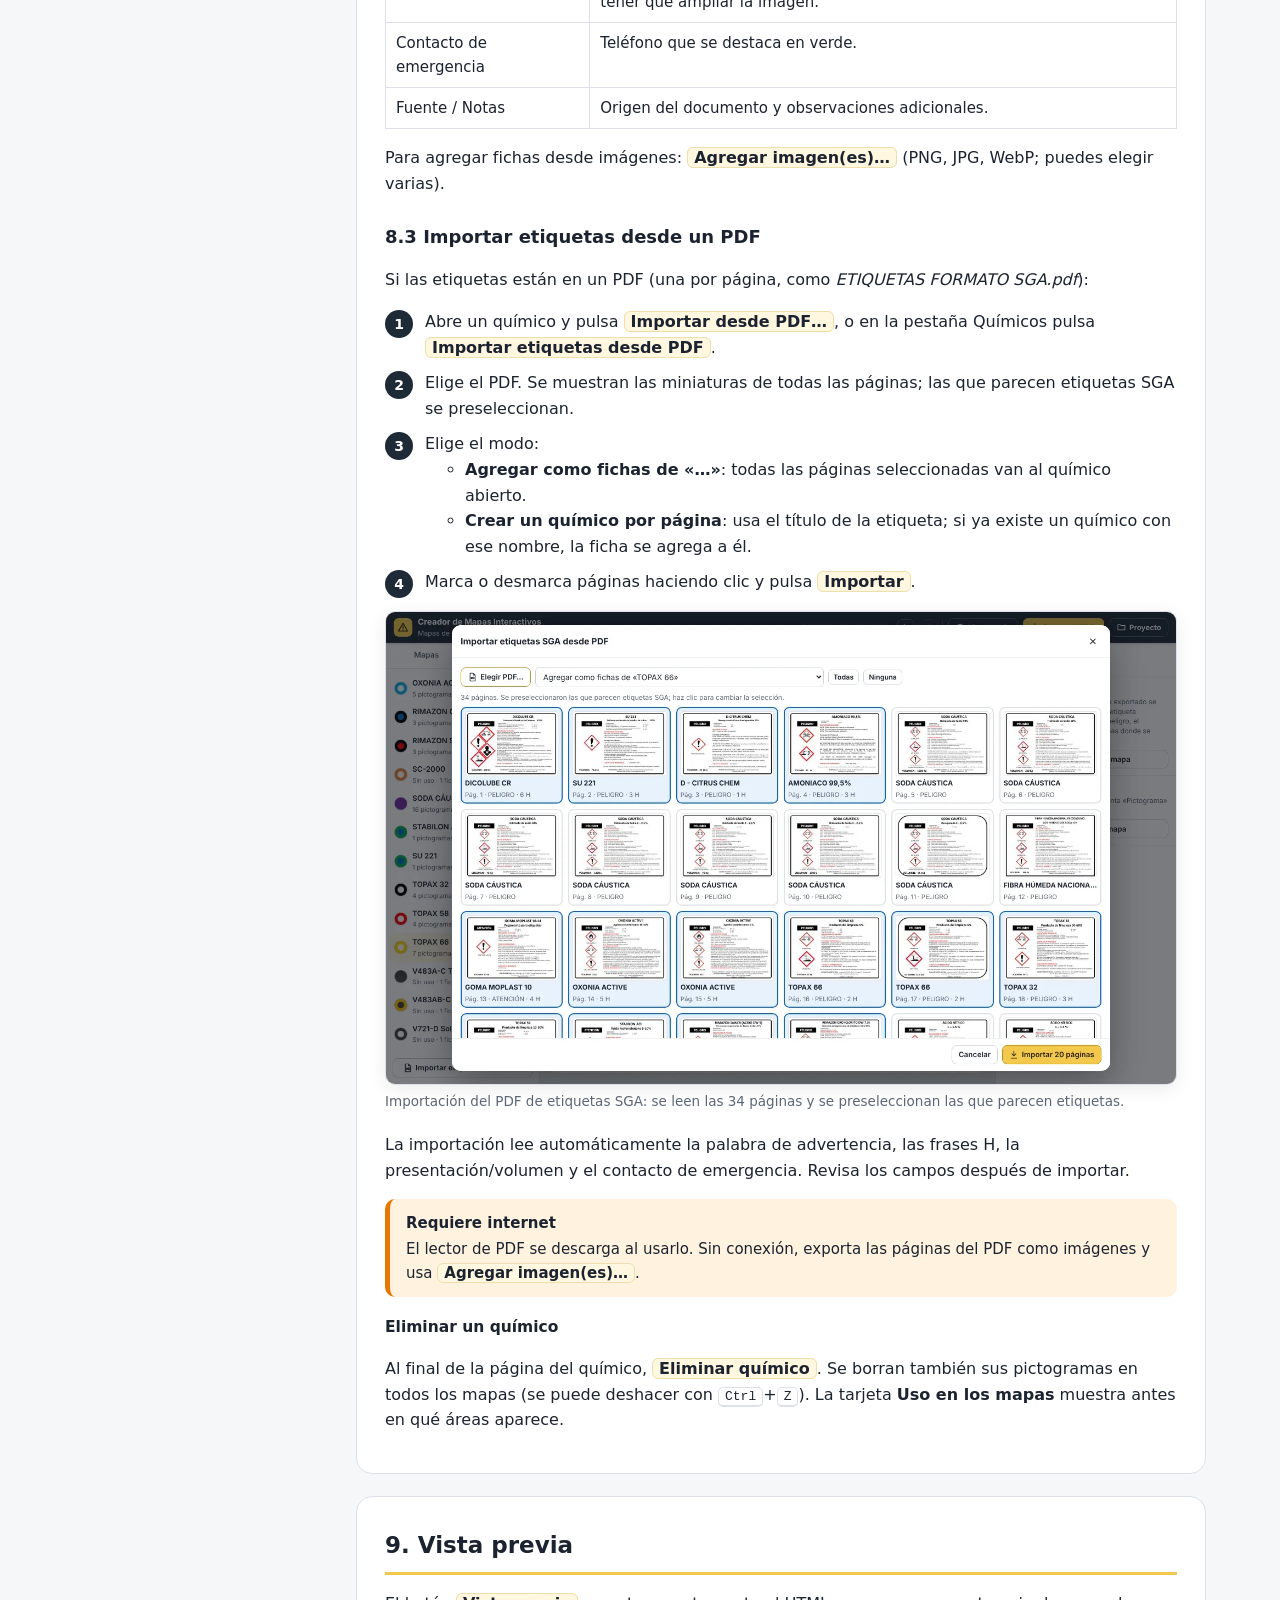
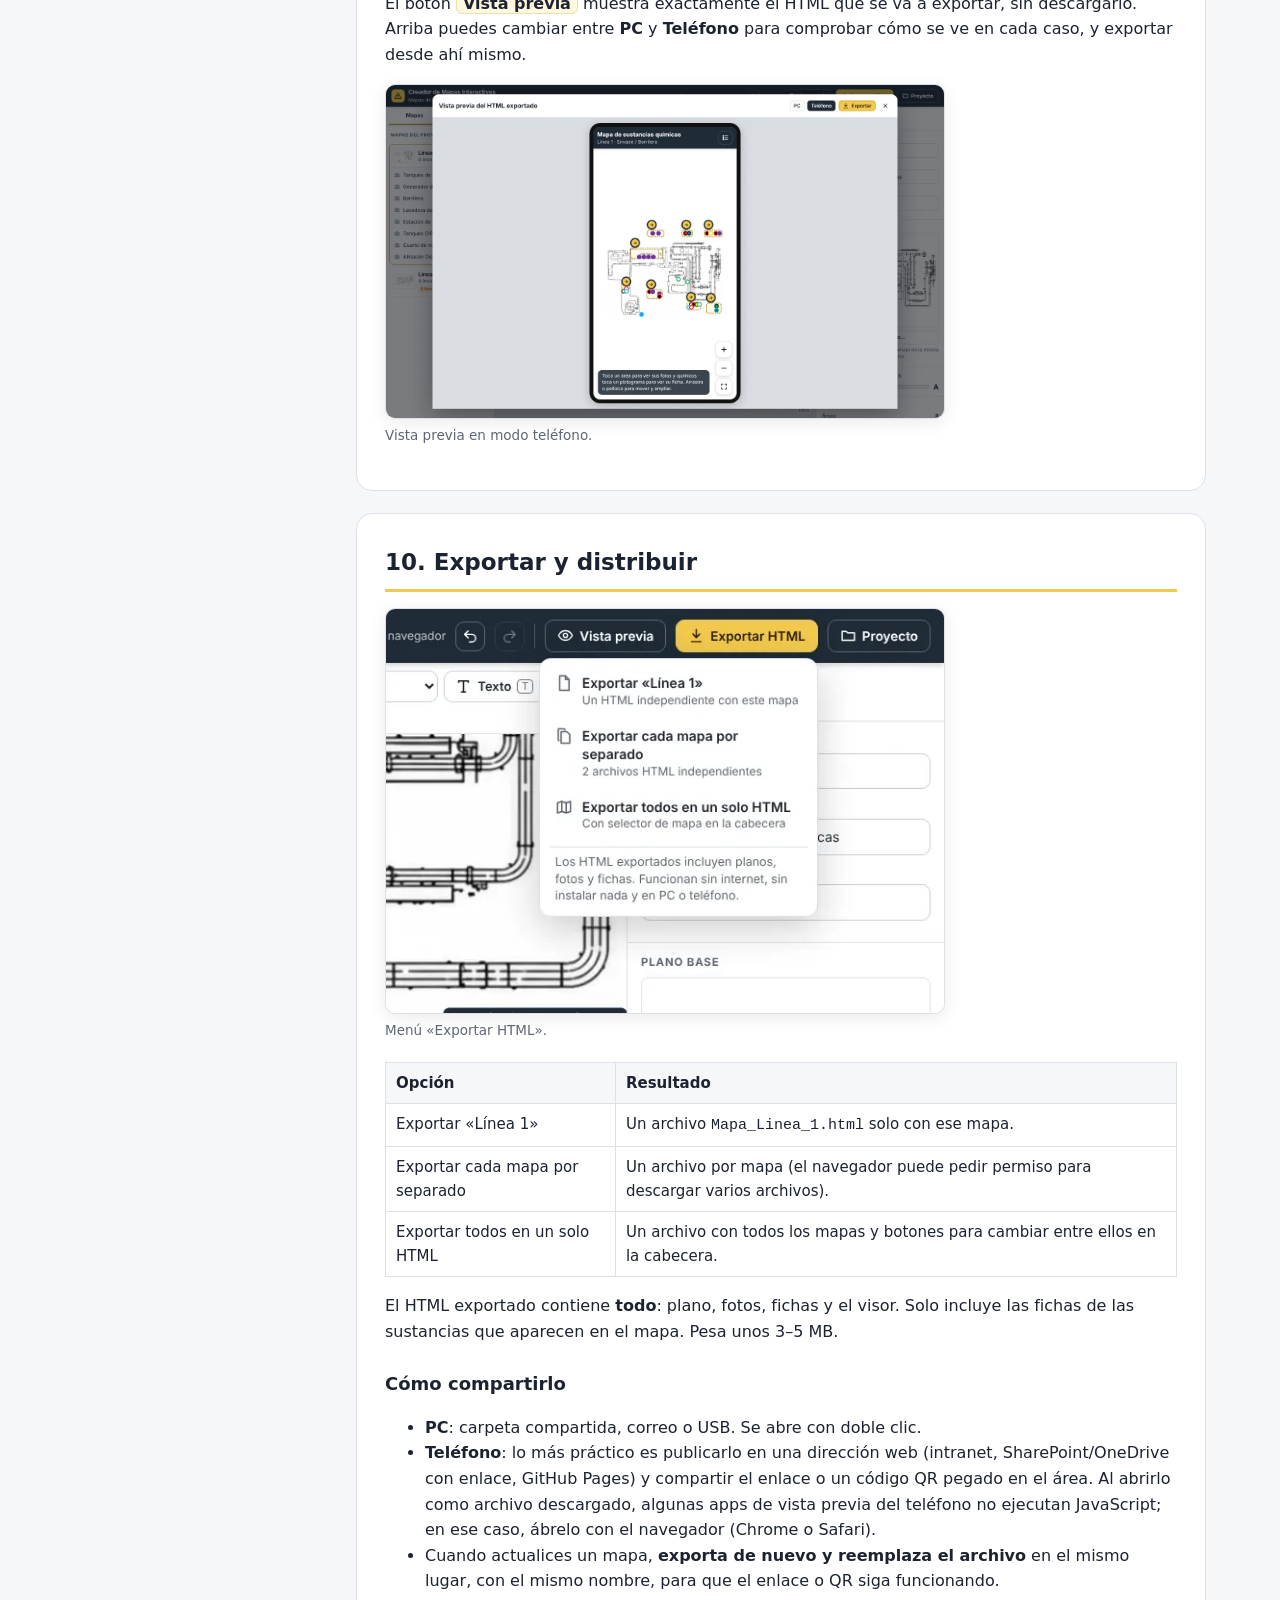
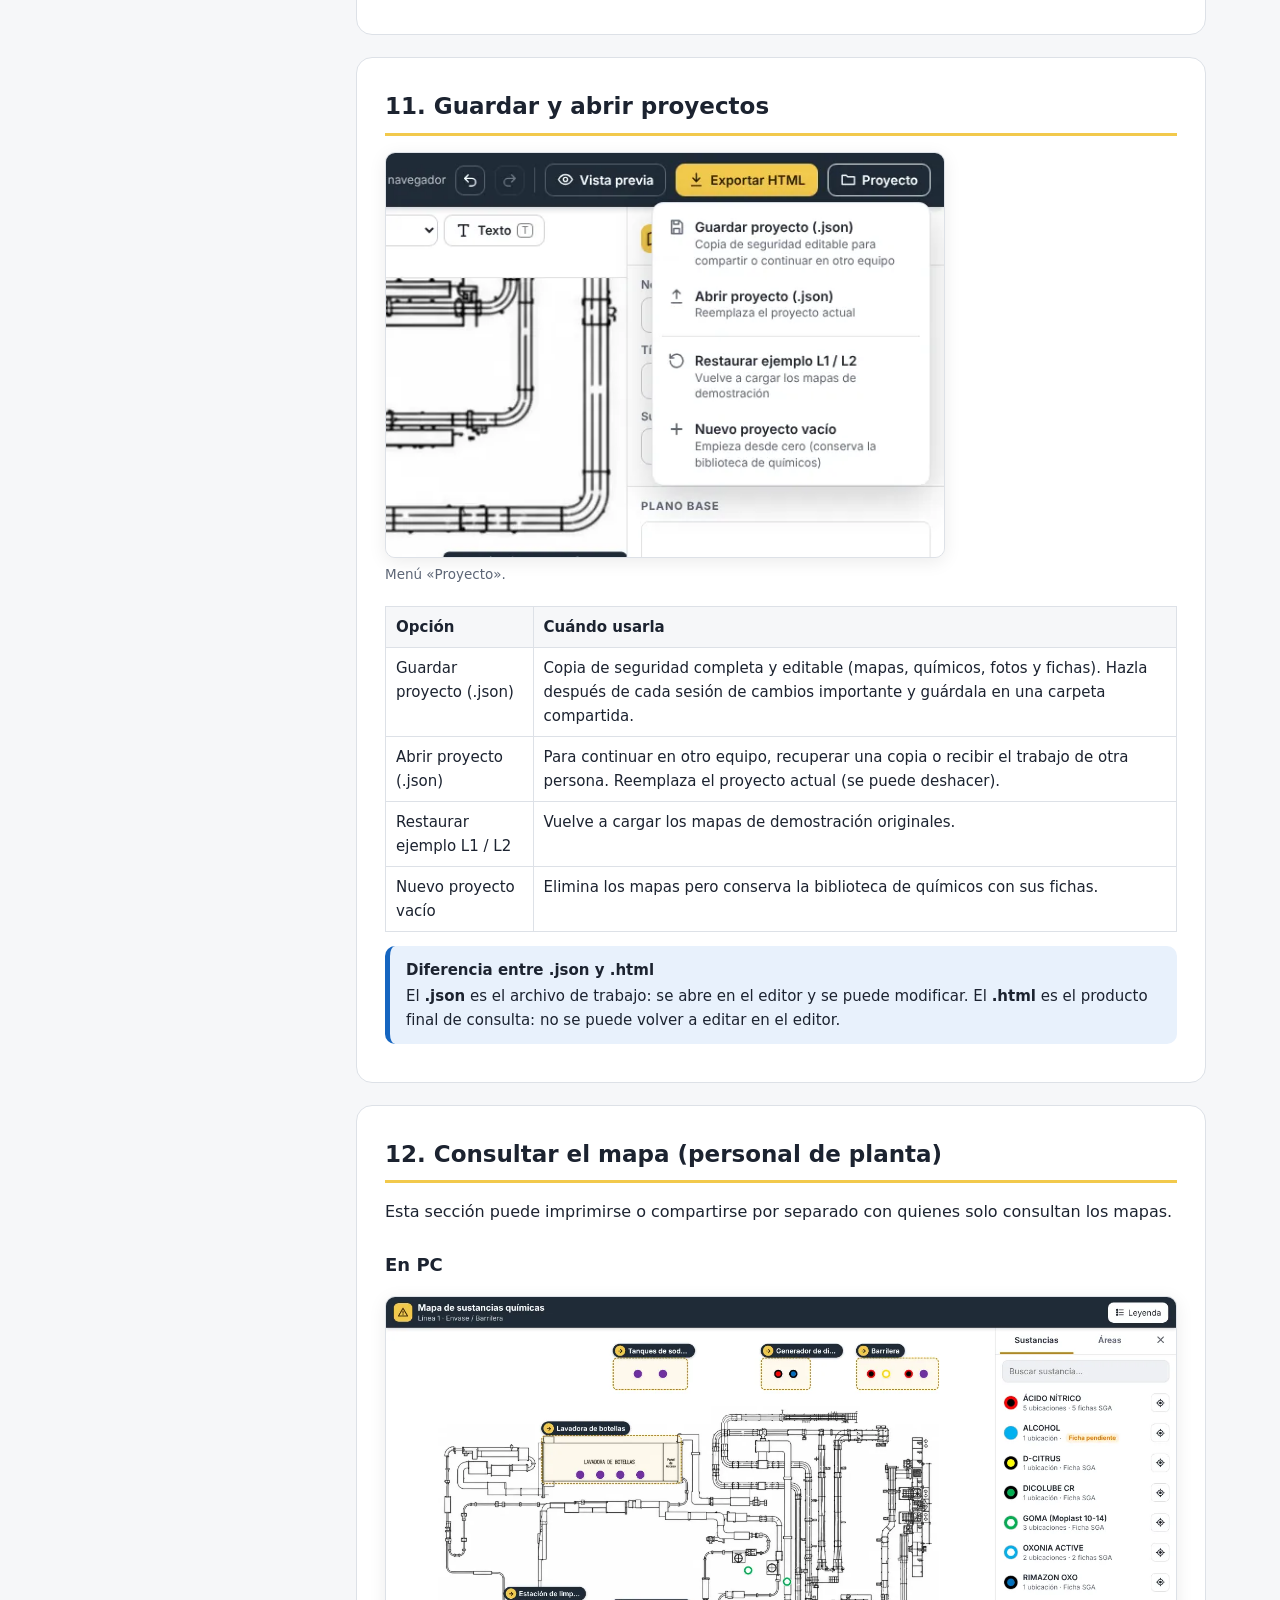
==== commit f0b300d0: "Fichas de ALCOHOL y DIVOBRITE - ALCOHOL: etiqueta SGA de etanol 70 % (H225, H319; GHS02, GHS07)   se" ====
--- a/manual/index.html
+++ b/manual/index.html
@@ -260,7 +260,7 @@
 <section id="quimicos">
 <h2>8. Biblioteca de químicos</h2>
 <p>La pestaña <b>Químicos</b> del panel izquierdo contiene todas las sustancias, compartidas por todos los mapas. Si actualizas la ficha de un químico, se actualiza en todos los mapas al volver a exportarlos.</p>
-<p>En la lista se ve cuántos pictogramas tiene cada sustancia y cuántas fichas; las que no tienen ficha aparecen con <span class="ui">Ficha pendiente</span> (actualmente ALCOHOL y DIVOBRITE).</p>
+<p>En la lista se ve cuántos pictogramas tiene cada sustancia y cuántas fichas; las que no tienen ficha aparecen con <span class="ui">Ficha pendiente</span>. La ficha de DIVOBRITE es provisional (el fabricante no publica su FDS): conviene reemplazarla cuando el proveedor entregue la FDS.</p>
 <figure><img src="img/ed-quimico.webp" alt="Editor de un químico" loading="lazy"><figcaption>Editor del químico TOPAX 66: nombre, colores del pictograma y fichas.</figcaption></figure>
 
 <h3 id="q-colores">8.1 Crear un químico, nombre y colores</h3>
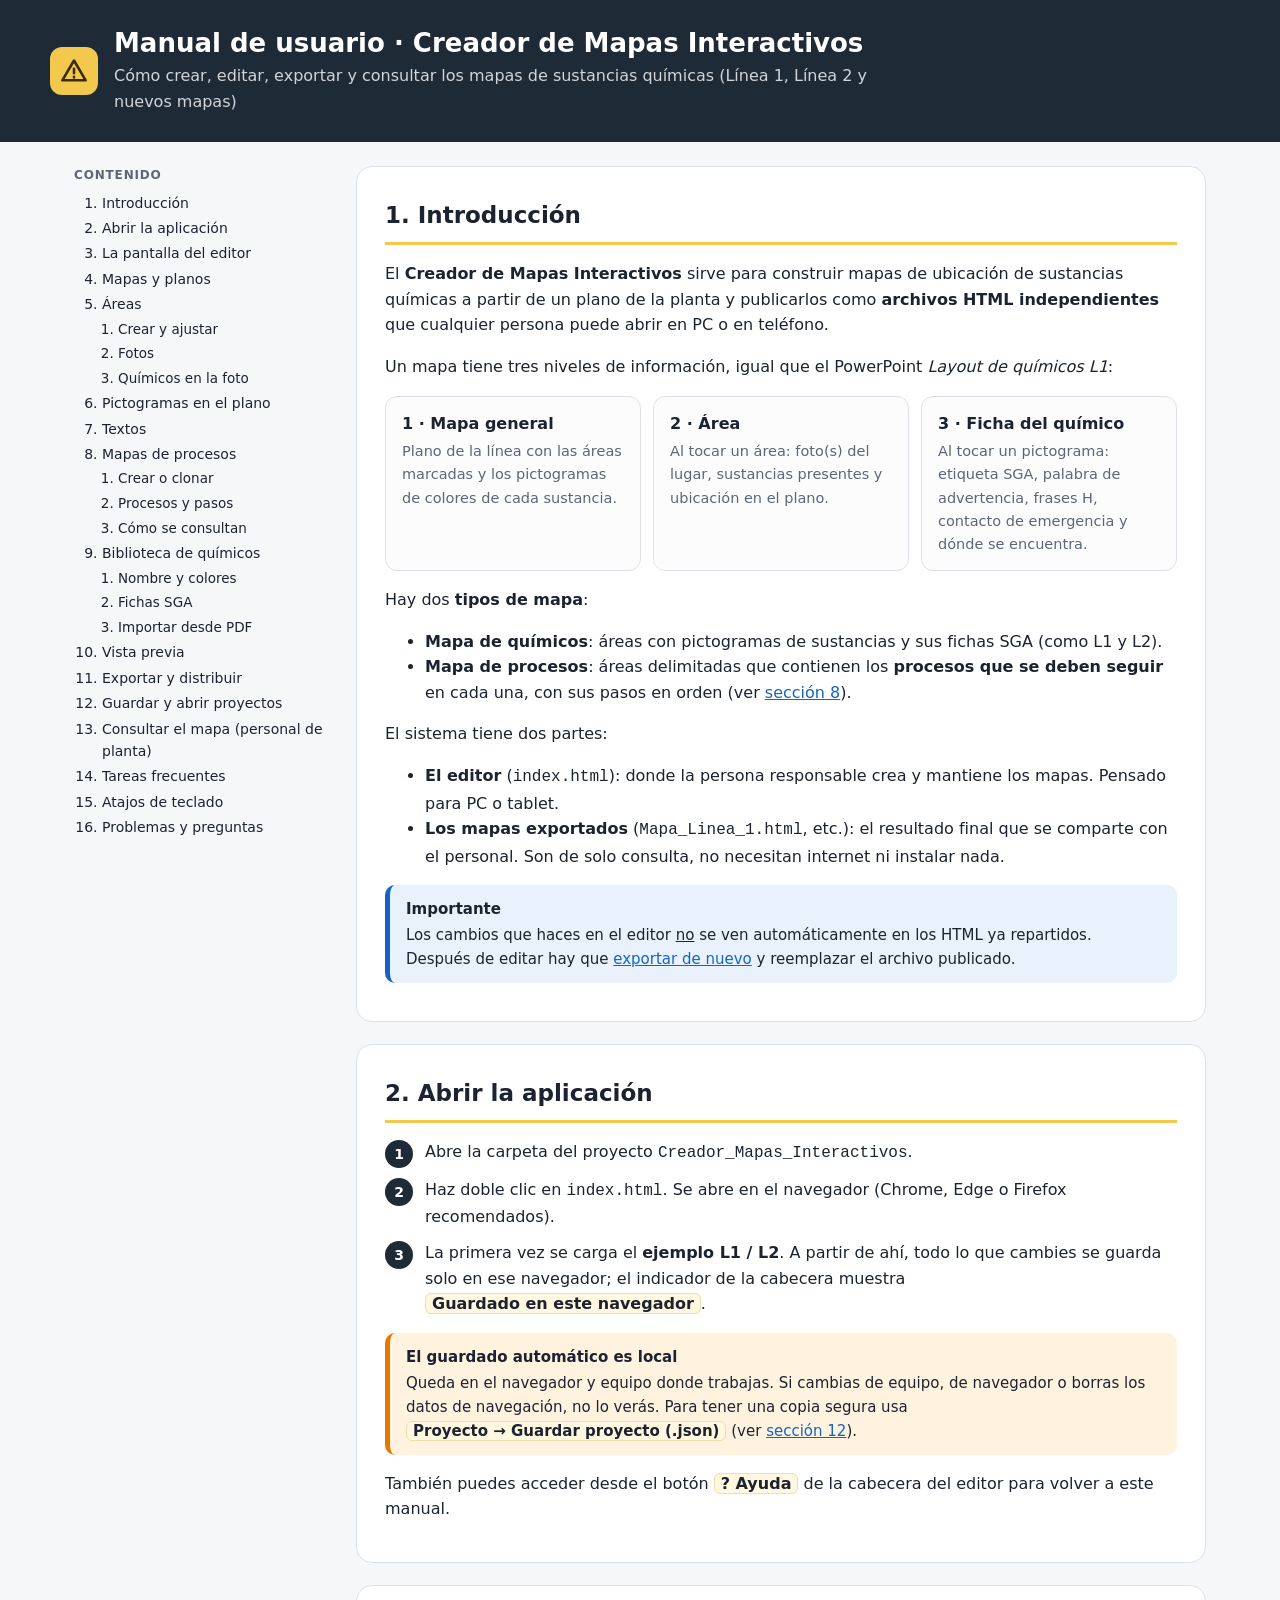
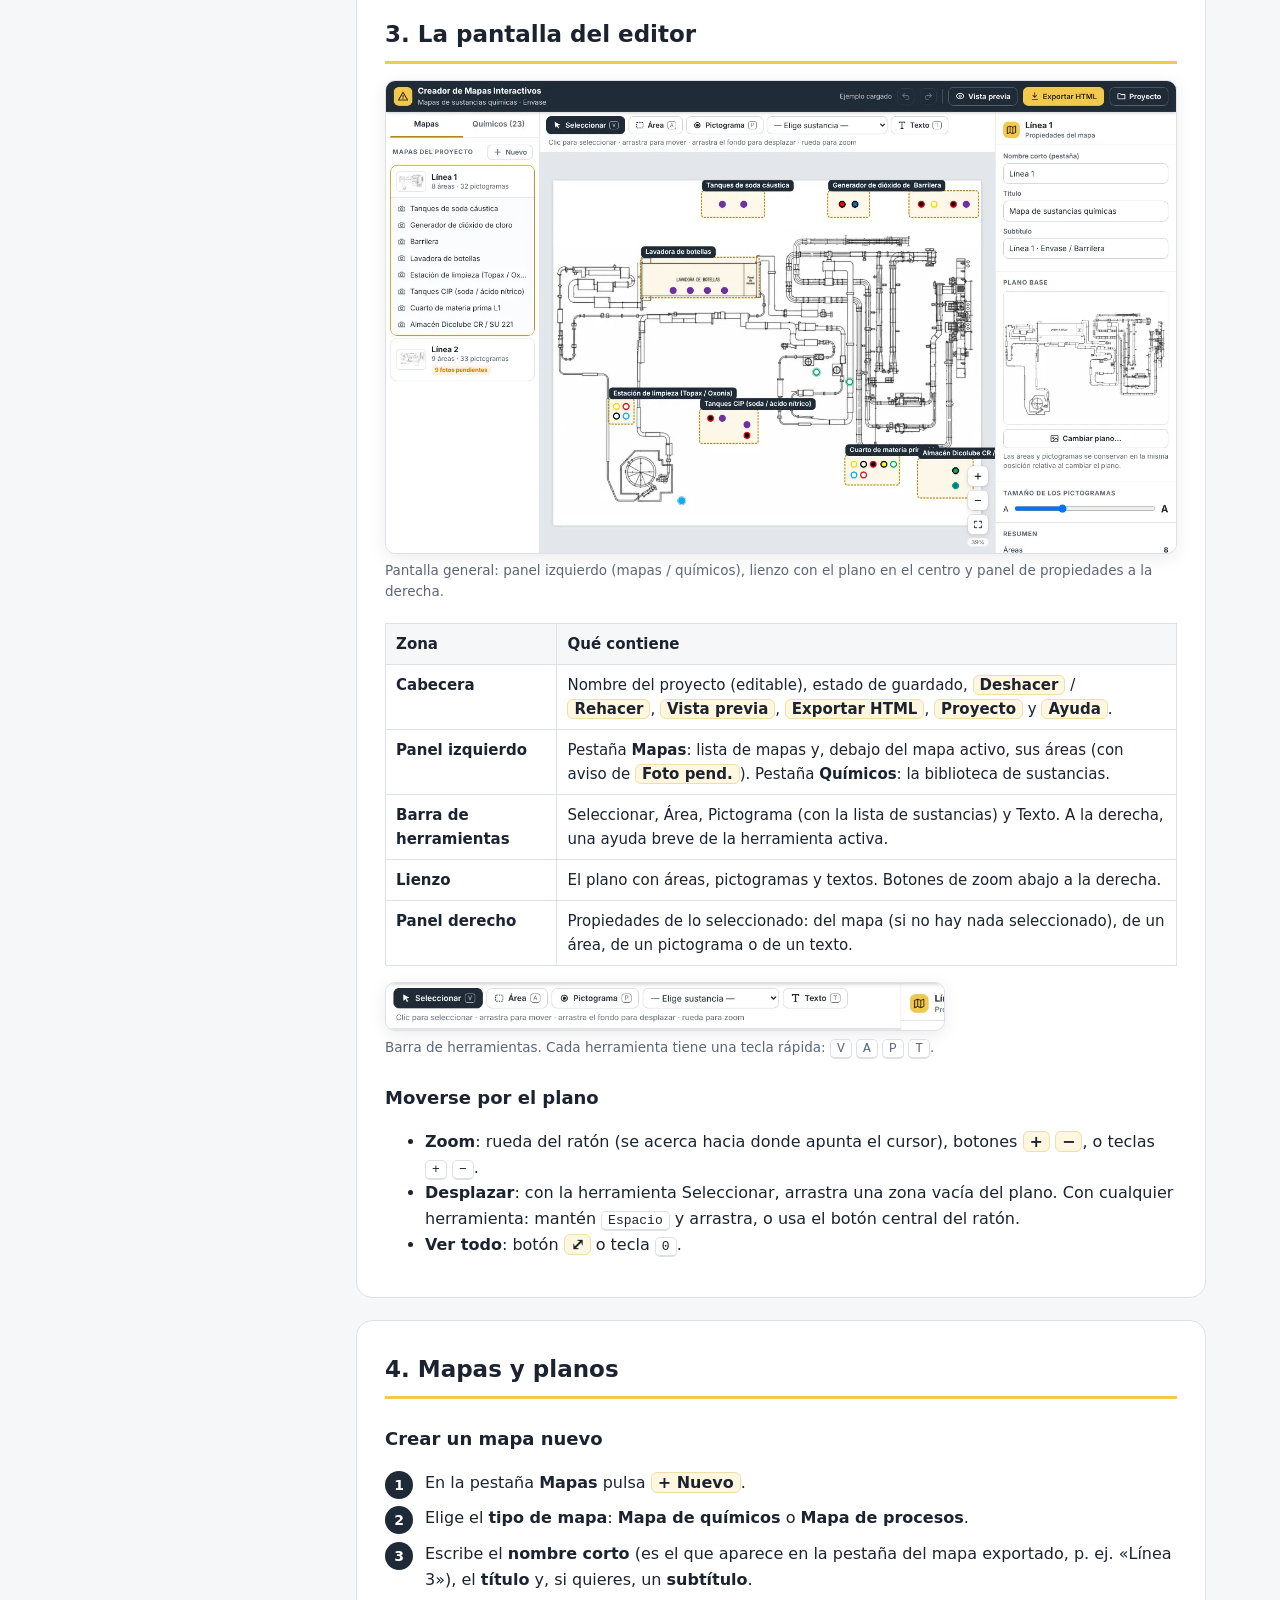
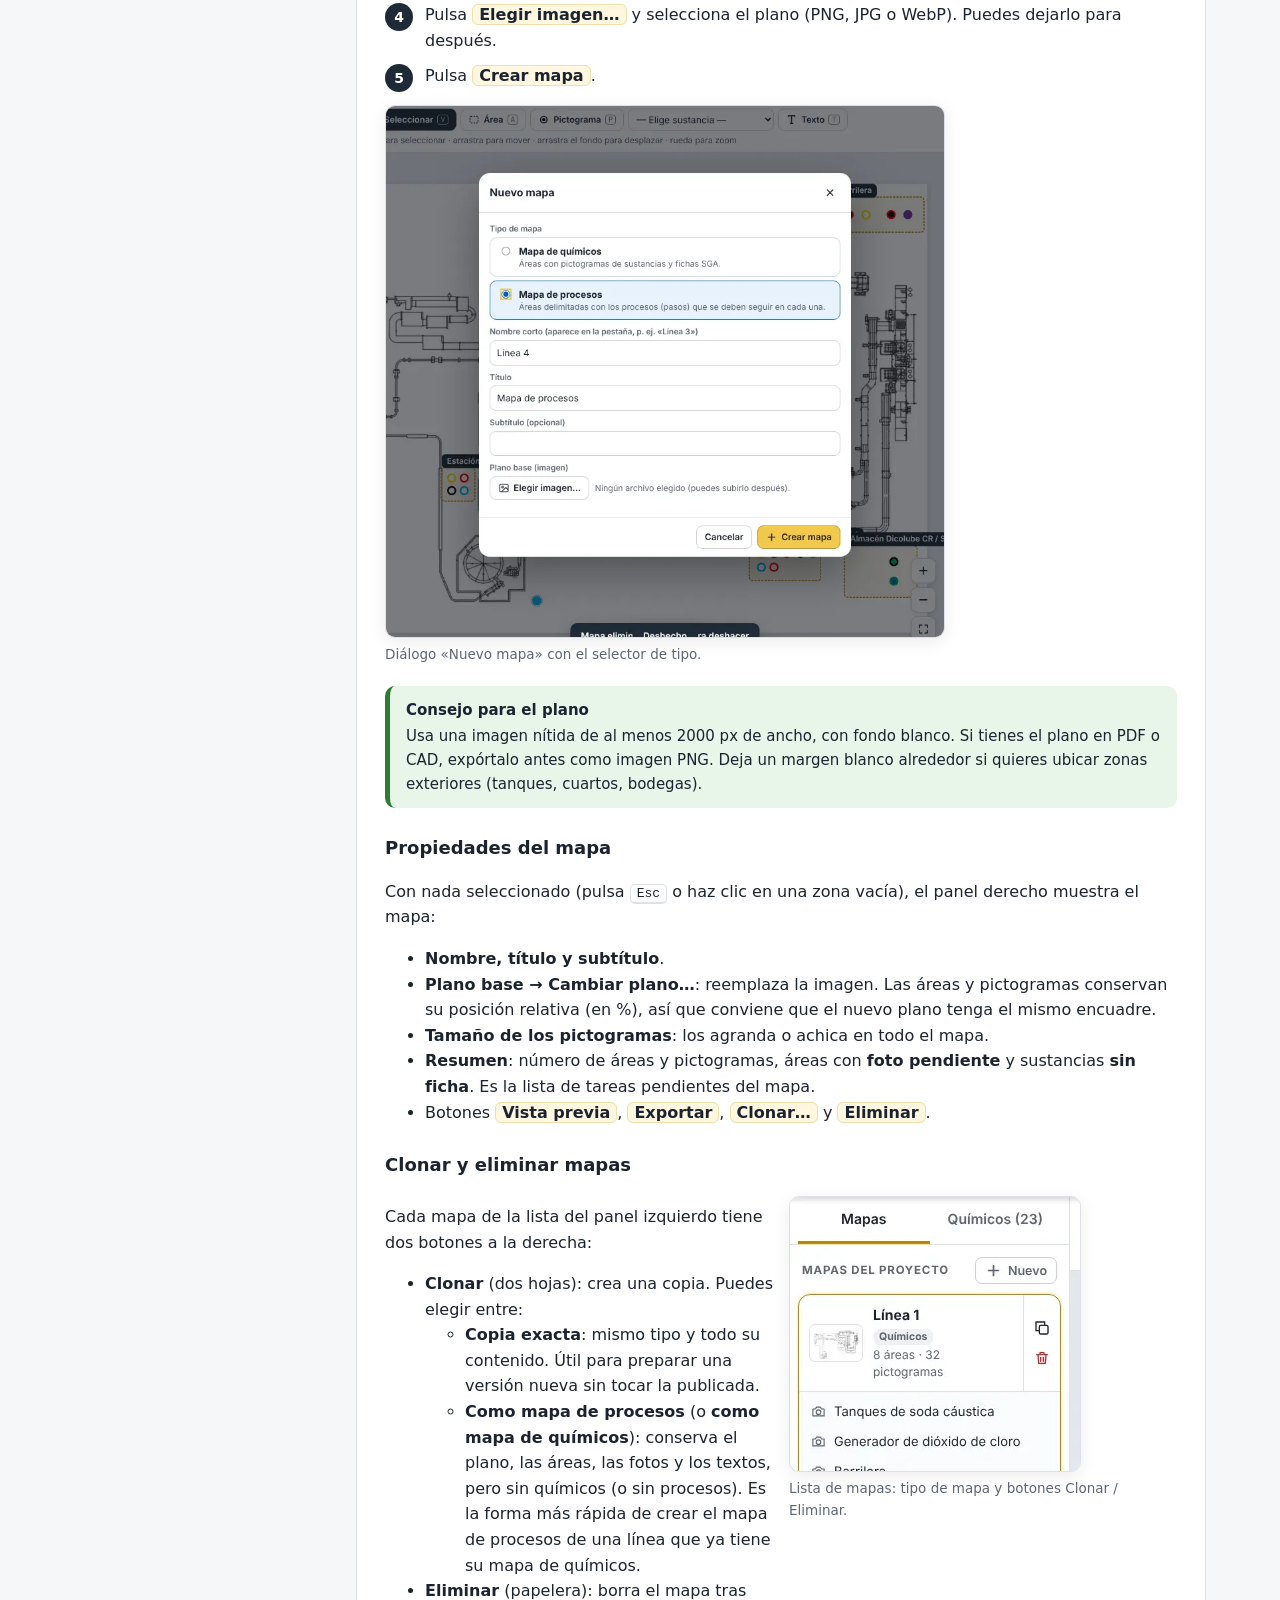
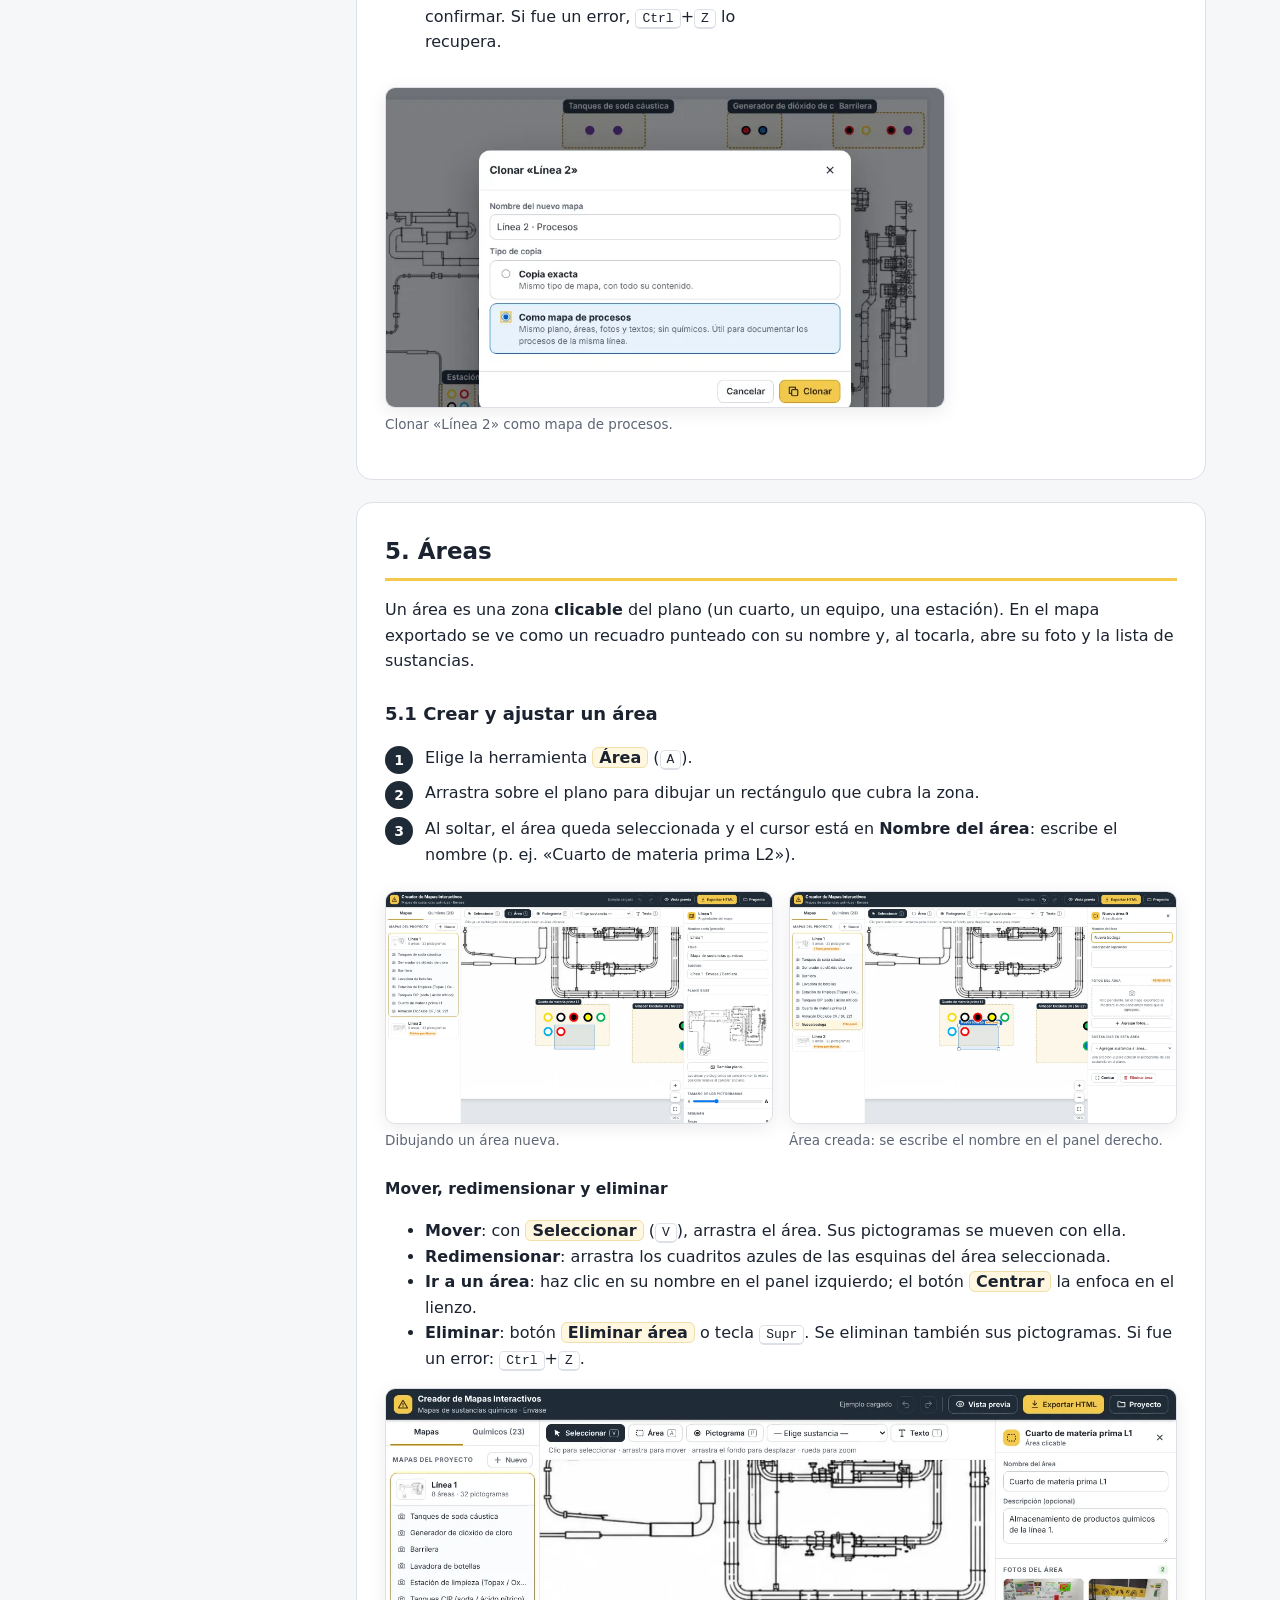
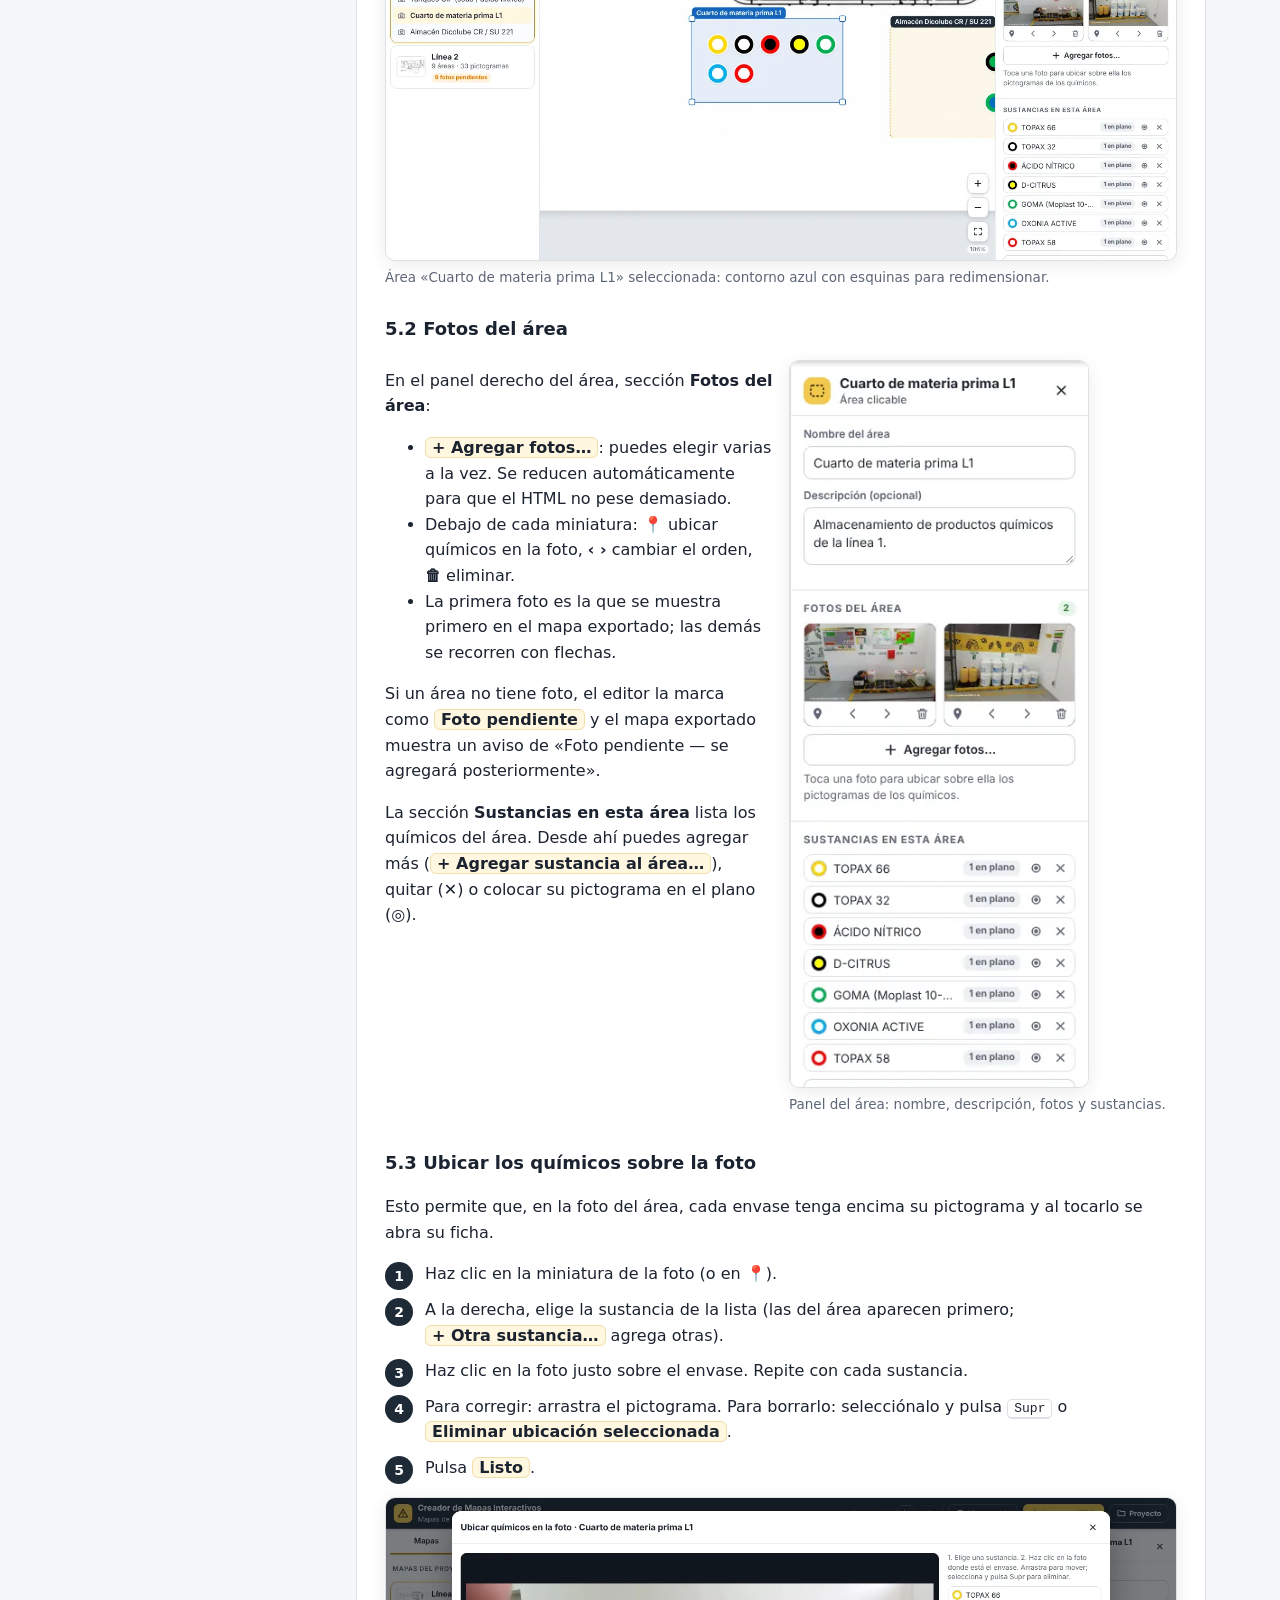
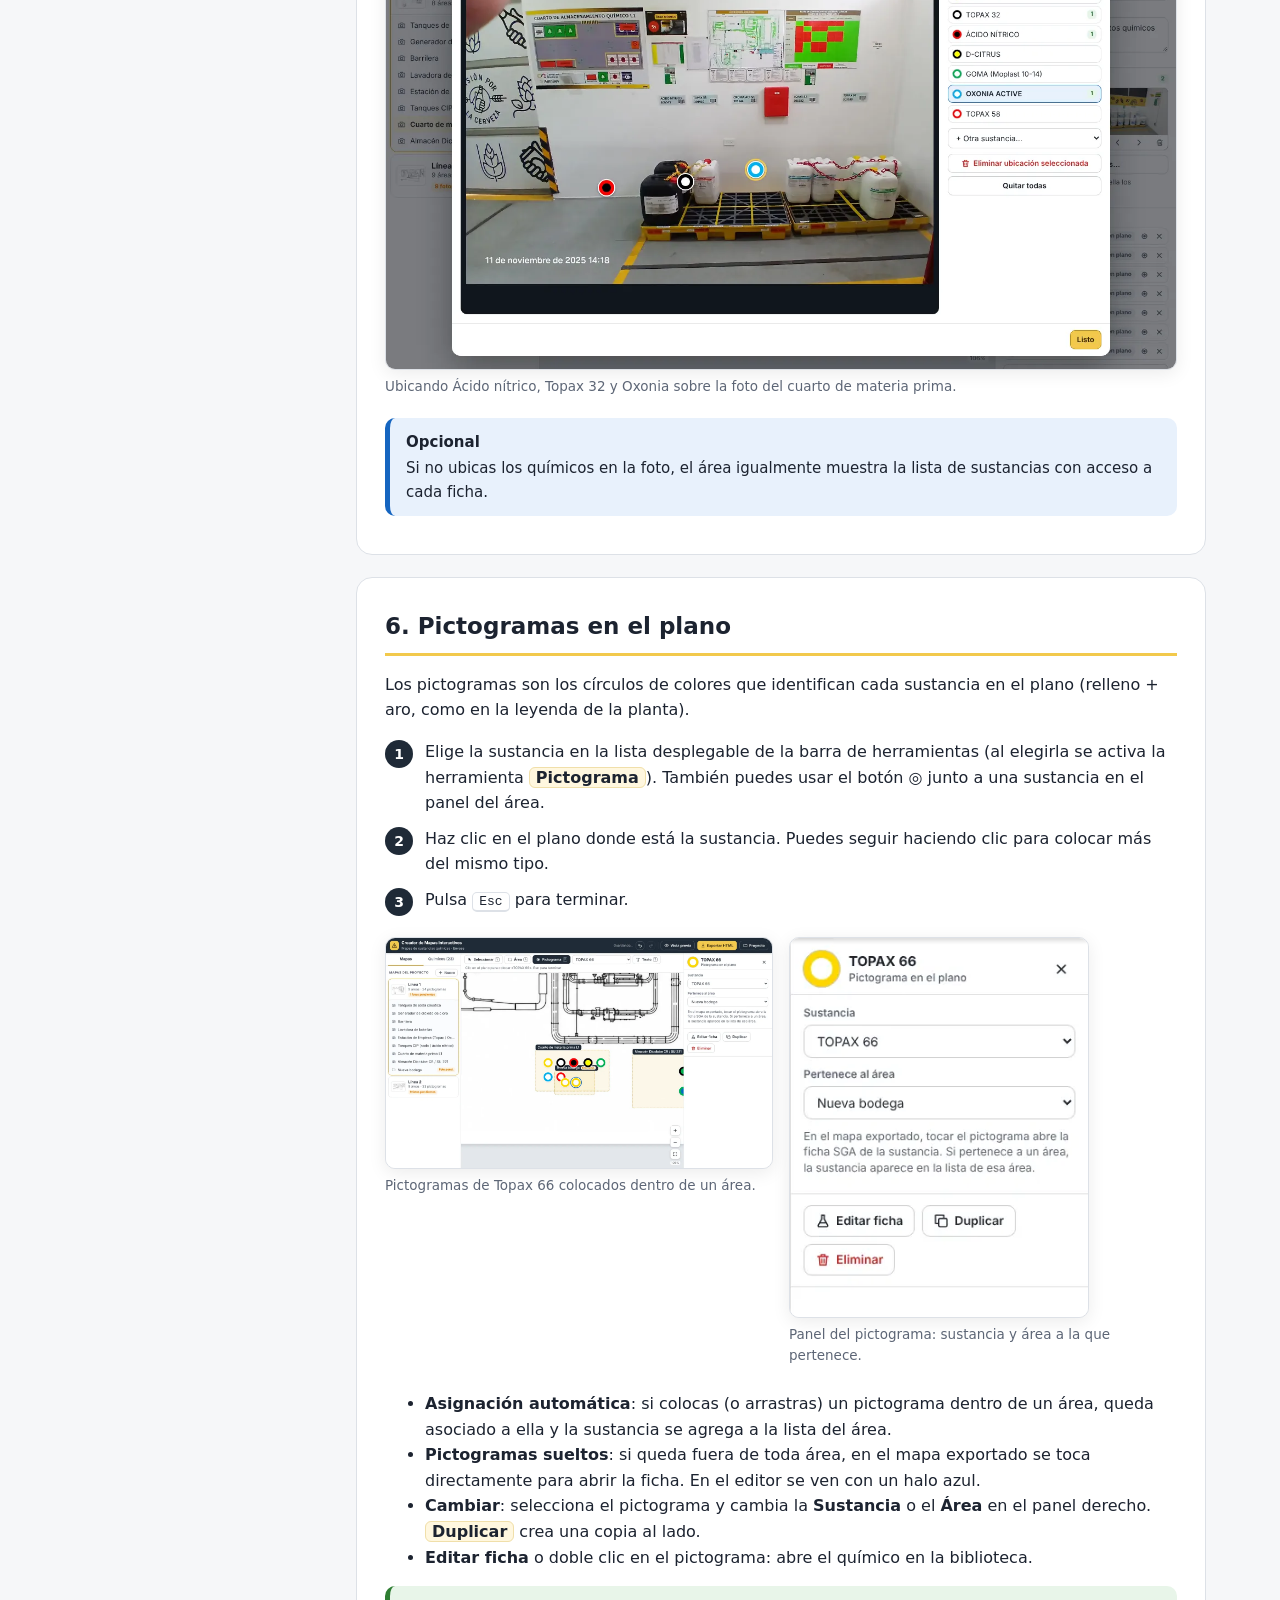
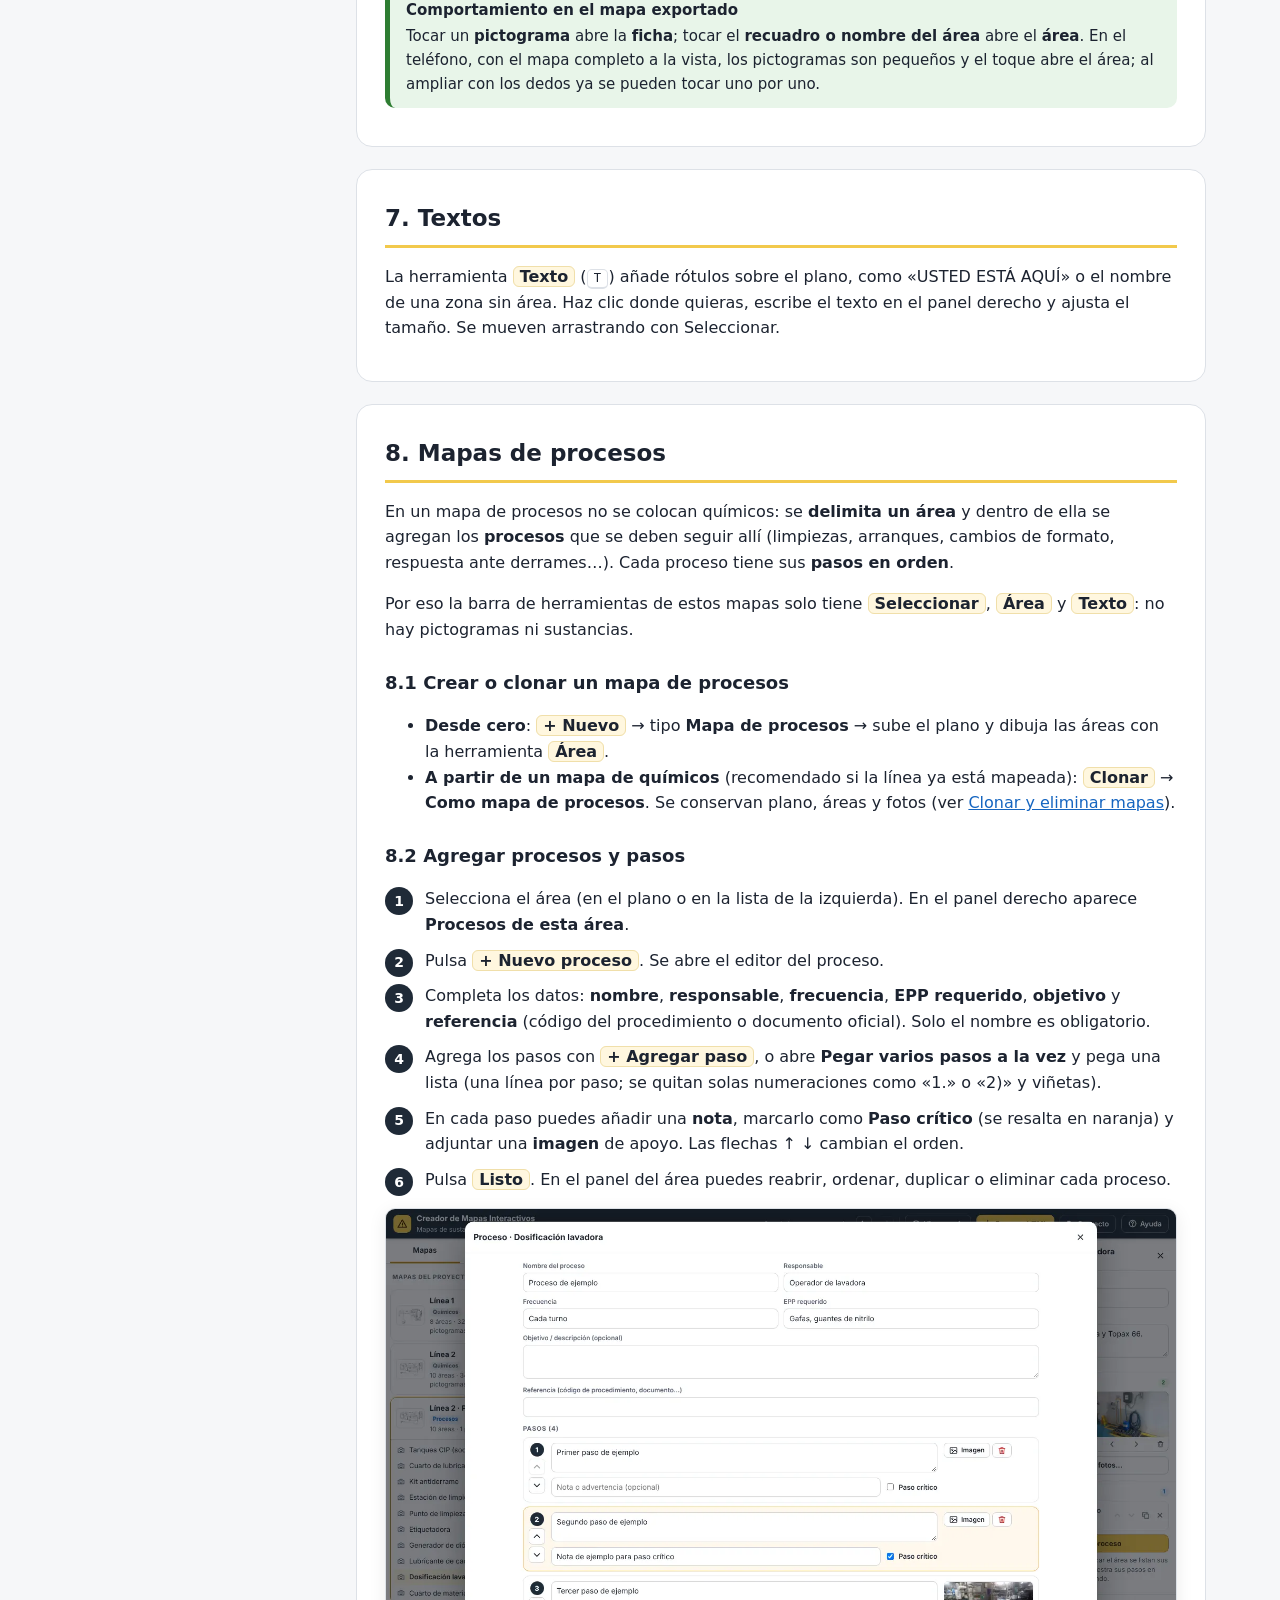
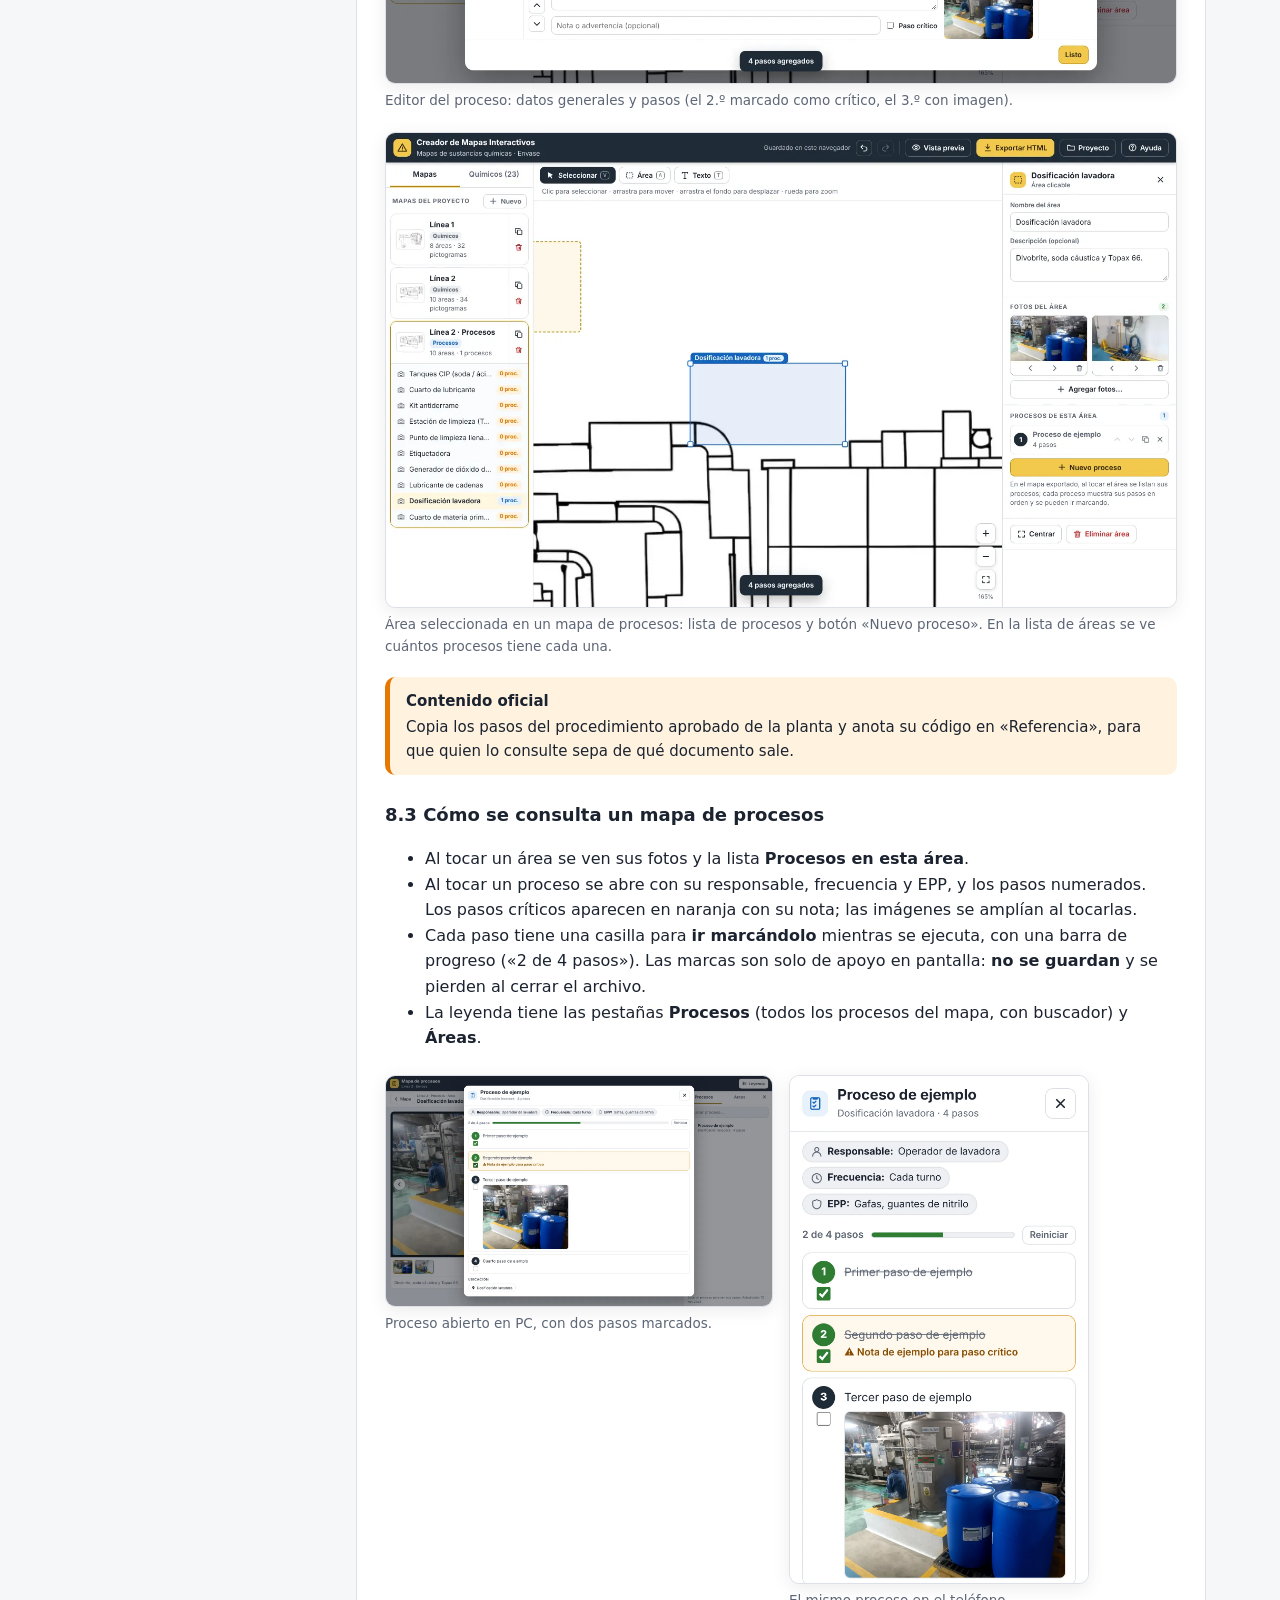
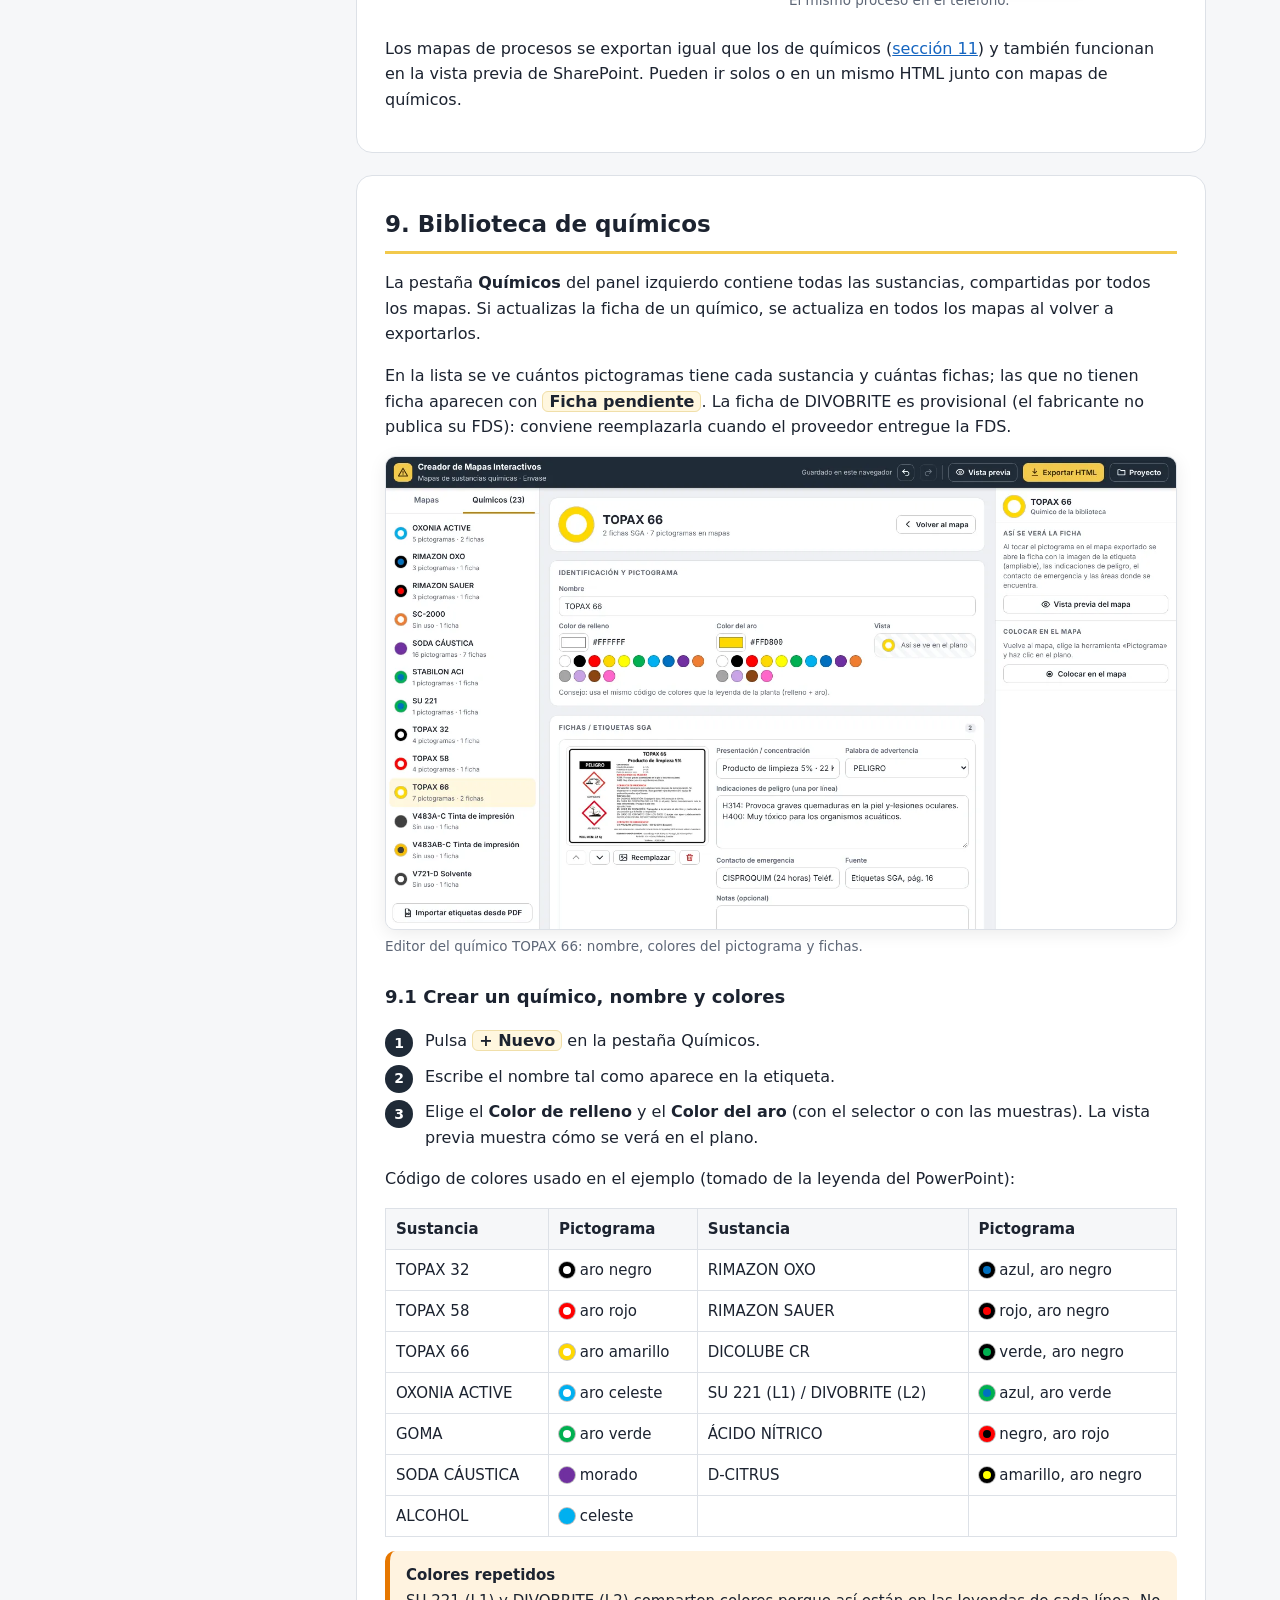
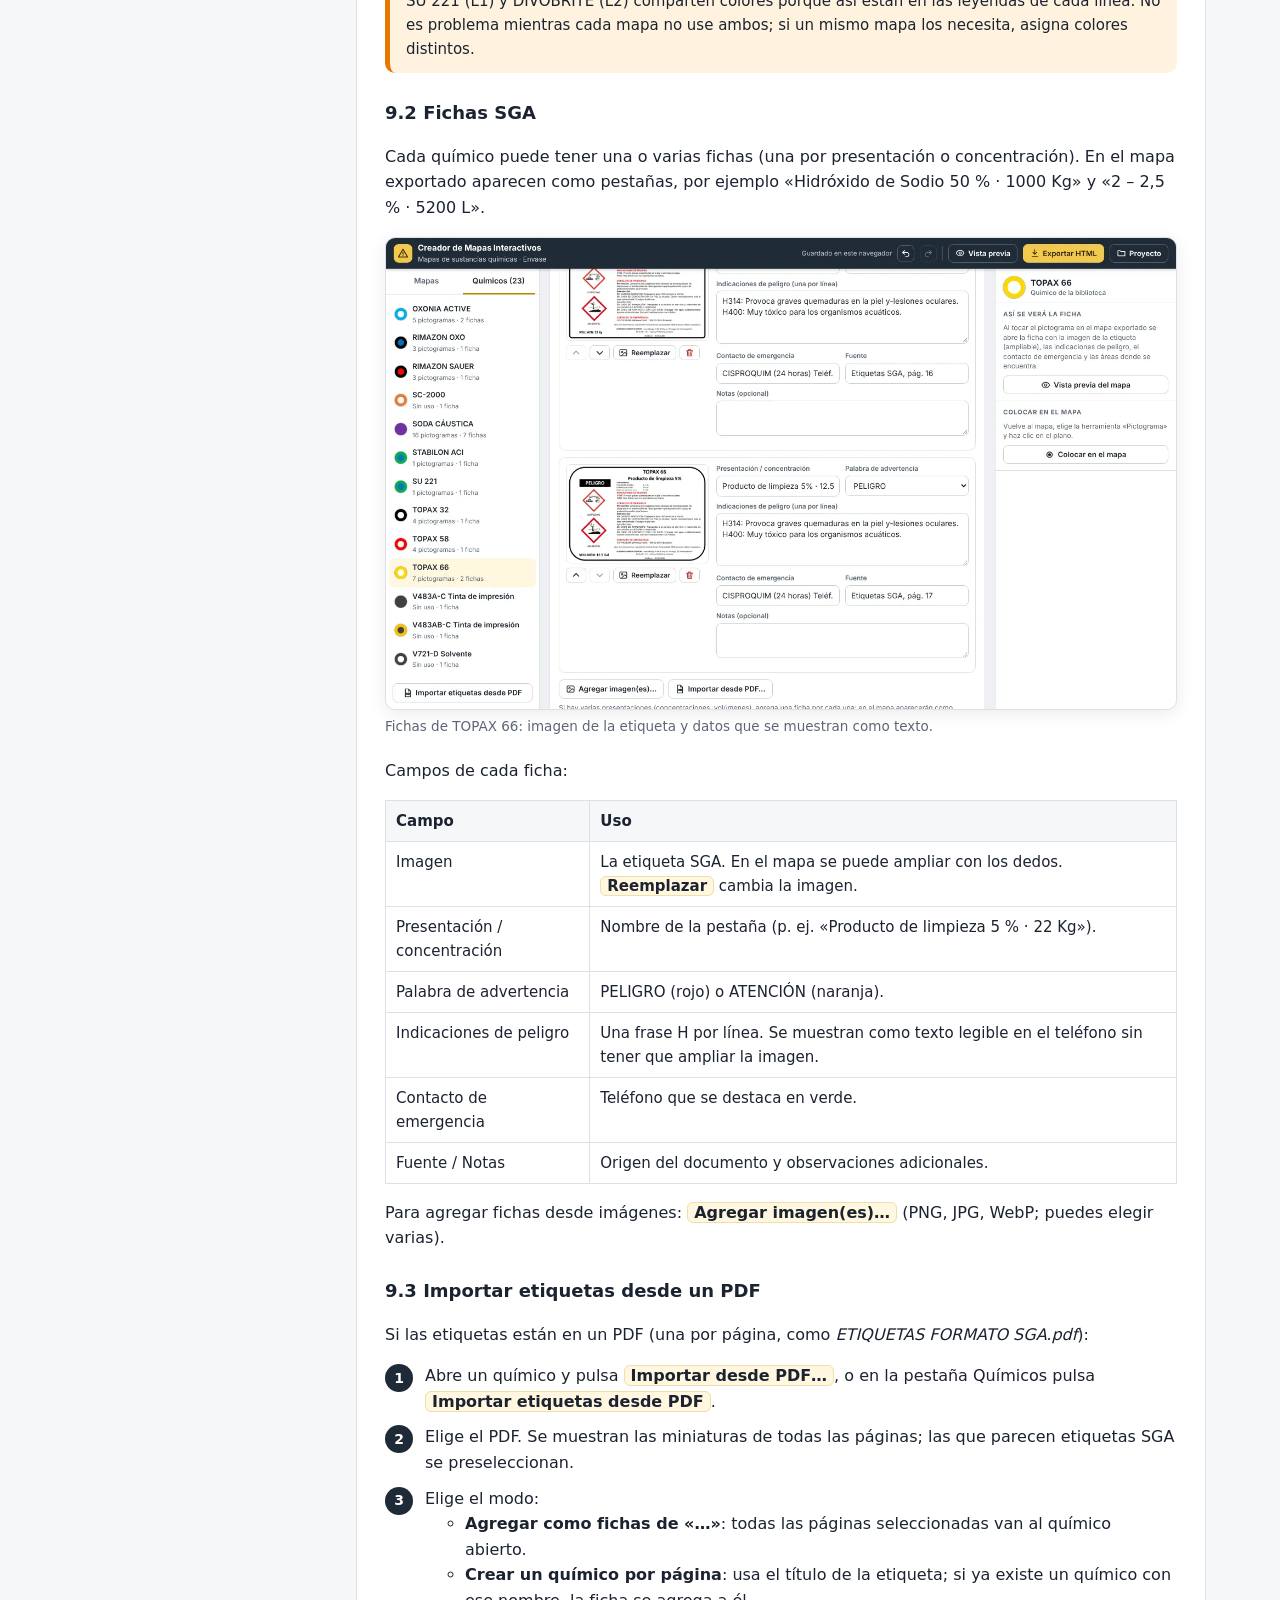
==== commit 2cdd3e3b: "Mapas de procesos, y clonar/eliminar mapas - Nuevo tipo de mapa «procesos»: se delimitan áreas y en " ====
--- a/manual/index.html
+++ b/manual/index.html
@@ -96,6 +96,8 @@
       <ol><li><a href="#area-crear">Crear y ajustar</a></li><li><a href="#area-fotos">Fotos</a></li><li><a href="#area-pines">Químicos en la foto</a></li></ol></li>
     <li><a href="#pictogramas">Pictogramas en el plano</a></li>
     <li><a href="#textos">Textos</a></li>
+    <li><a href="#procesos">Mapas de procesos</a>
+      <ol><li><a href="#pr-crear">Crear o clonar</a></li><li><a href="#pr-editar">Procesos y pasos</a></li><li><a href="#pr-ver">Cómo se consultan</a></li></ol></li>
     <li><a href="#quimicos">Biblioteca de químicos</a>
       <ol><li><a href="#q-colores">Nombre y colores</a></li><li><a href="#q-fichas">Fichas SGA</a></li><li><a href="#q-pdf">Importar desde PDF</a></li></ol></li>
     <li><a href="#previa">Vista previa</a></li>
@@ -119,6 +121,11 @@
   <div class="card"><b>2 · Área</b><p>Al tocar un área: foto(s) del lugar, sustancias presentes y ubicación en el plano.</p></div>
   <div class="card"><b>3 · Ficha del químico</b><p>Al tocar un pictograma: etiqueta SGA, palabra de advertencia, frases H, contacto de emergencia y dónde se encuentra.</p></div>
 </div>
+<p>Hay dos <b>tipos de mapa</b>:</p>
+<ul>
+  <li><b>Mapa de químicos</b>: áreas con pictogramas de sustancias y sus fichas SGA (como L1 y L2).</li>
+  <li><b>Mapa de procesos</b>: áreas delimitadas que contienen los <b>procesos que se deben seguir</b> en cada una, con sus pasos en orden (ver <a href="#procesos">sección 8</a>).</li>
+</ul>
 <p>El sistema tiene dos partes:</p>
 <ul>
   <li><b>El editor</b> (<code>index.html</code>): donde la persona responsable crea y mantiene los mapas. Pensado para PC o tablet.</li>
@@ -134,7 +141,7 @@
   <li>Haz doble clic en <code>index.html</code>. Se abre en el navegador (Chrome, Edge o Firefox recomendados).</li>
   <li>La primera vez se carga el <b>ejemplo L1 / L2</b>. A partir de ahí, todo lo que cambies se guarda solo en ese navegador; el indicador de la cabecera muestra <span class="ui">Guardado en este navegador</span>.</li>
 </ol>
-<div class="warn"><b>El guardado automático es local</b>Queda en el navegador y equipo donde trabajas. Si cambias de equipo, de navegador o borras los datos de navegación, no lo verás. Para tener una copia segura usa <span class="ui">Proyecto → Guardar proyecto (.json)</span> (ver <a href="#proyecto">sección 11</a>).</div>
+<div class="warn"><b>El guardado automático es local</b>Queda en el navegador y equipo donde trabajas. Si cambias de equipo, de navegador o borras los datos de navegación, no lo verás. Para tener una copia segura usa <span class="ui">Proyecto → Guardar proyecto (.json)</span> (ver <a href="#proyecto">sección 12</a>).</div>
 <p>También puedes acceder desde el botón <span class="ui">? Ayuda</span> de la cabecera del editor para volver a este manual.</p>
 </section>
 
@@ -163,11 +170,12 @@
 <h3>Crear un mapa nuevo</h3>
 <ol class="steps">
   <li>En la pestaña <b>Mapas</b> pulsa <span class="ui">+ Nuevo</span>.</li>
+  <li>Elige el <b>tipo de mapa</b>: <b>Mapa de químicos</b> o <b>Mapa de procesos</b>.</li>
   <li>Escribe el <b>nombre corto</b> (es el que aparece en la pestaña del mapa exportado, p. ej. «Línea 3»), el <b>título</b> y, si quieres, un <b>subtítulo</b>.</li>
   <li>Pulsa <span class="ui">Elegir imagen…</span> y selecciona el plano (PNG, JPG o WebP). Puedes dejarlo para después.</li>
   <li>Pulsa <span class="ui">Crear mapa</span>.</li>
 </ol>
-<figure class="half"><img src="img/ed-nuevo-mapa.webp" alt="Diálogo de nuevo mapa" loading="lazy"><figcaption>Diálogo «Nuevo mapa».</figcaption></figure>
+<figure class="half"><img src="img/ed-nuevo-mapa.webp" alt="Diálogo de nuevo mapa" loading="lazy"><figcaption>Diálogo «Nuevo mapa» con el selector de tipo.</figcaption></figure>
 <div class="tip"><b>Consejo para el plano</b>Usa una imagen nítida de al menos 2000 px de ancho, con fondo blanco. Si tienes el plano en PDF o CAD, expórtalo antes como imagen PNG. Deja un margen blanco alrededor si quieres ubicar zonas exteriores (tanques, cuartos, bodegas).</div>
 <h3>Propiedades del mapa</h3>
 <p>Con nada seleccionado (pulsa <kbd>Esc</kbd> o haz clic en una zona vacía), el panel derecho muestra el mapa:</p>
@@ -176,8 +184,22 @@
   <li><b>Plano base → Cambiar plano…</b>: reemplaza la imagen. Las áreas y pictogramas conservan su posición relativa (en %), así que conviene que el nuevo plano tenga el mismo encuadre.</li>
   <li><b>Tamaño de los pictogramas</b>: los agranda o achica en todo el mapa.</li>
   <li><b>Resumen</b>: número de áreas y pictogramas, áreas con <b>foto pendiente</b> y sustancias <b>sin ficha</b>. Es la lista de tareas pendientes del mapa.</li>
-  <li>Botones <span class="ui">Vista previa</span>, <span class="ui">Exportar</span>, <span class="ui">Duplicar</span> y <span class="ui">Eliminar</span>.</li>
-</ul>
+  <li>Botones <span class="ui">Vista previa</span>, <span class="ui">Exportar</span>, <span class="ui">Clonar…</span> y <span class="ui">Eliminar</span>.</li>
+</ul>
+<h3 id="clonar">Clonar y eliminar mapas</h3>
+<div class="duo">
+<div>
+<p>Cada mapa de la lista del panel izquierdo tiene dos botones a la derecha:</p>
+<ul>
+  <li><b>Clonar</b> (dos hojas): crea una copia. Puedes elegir entre:
+    <ul><li><b>Copia exacta</b>: mismo tipo y todo su contenido. Útil para preparar una versión nueva sin tocar la publicada.</li>
+    <li><b>Como mapa de procesos</b> (o <b>como mapa de químicos</b>): conserva el plano, las áreas, las fotos y los textos, pero sin químicos (o sin procesos). Es la forma más rápida de crear el mapa de procesos de una línea que ya tiene su mapa de químicos.</li></ul></li>
+  <li><b>Eliminar</b> (papelera): borra el mapa tras confirmar. Si fue un error, <kbd>Ctrl</kbd>+<kbd>Z</kbd> lo recupera.</li>
+</ul>
+</div>
+<figure class="phone"><img src="img/ed-lista-mapas.webp" alt="Lista de mapas con botones Clonar y Eliminar" loading="lazy"><figcaption>Lista de mapas: tipo de mapa y botones Clonar / Eliminar.</figcaption></figure>
+</div>
+<figure class="half"><img src="img/ed-clonar.webp" alt="Diálogo Clonar mapa" loading="lazy"><figcaption>Clonar «Línea 2» como mapa de procesos.</figcaption></figure>
 </section>
 
 <section id="areas">
@@ -257,13 +279,51 @@
 <p>La herramienta <span class="ui">Texto</span> (<kbd>T</kbd>) añade rótulos sobre el plano, como «USTED ESTÁ AQUÍ» o el nombre de una zona sin área. Haz clic donde quieras, escribe el texto en el panel derecho y ajusta el tamaño. Se mueven arrastrando con Seleccionar.</p>
 </section>
 
+<section id="procesos">
+<h2>8. Mapas de procesos</h2>
+<p>En un mapa de procesos no se colocan químicos: se <b>delimita un área</b> y dentro de ella se agregan los <b>procesos</b> que se deben seguir allí (limpiezas, arranques, cambios de formato, respuesta ante derrames…). Cada proceso tiene sus <b>pasos en orden</b>.</p>
+<p>Por eso la barra de herramientas de estos mapas solo tiene <span class="ui">Seleccionar</span>, <span class="ui">Área</span> y <span class="ui">Texto</span>: no hay pictogramas ni sustancias.</p>
+
+<h3 id="pr-crear">8.1 Crear o clonar un mapa de procesos</h3>
+<ul>
+  <li><b>Desde cero</b>: <span class="ui">+ Nuevo</span> → tipo <b>Mapa de procesos</b> → sube el plano y dibuja las áreas con la herramienta <span class="ui">Área</span>.</li>
+  <li><b>A partir de un mapa de químicos</b> (recomendado si la línea ya está mapeada): <span class="ui">Clonar</span> → <b>Como mapa de procesos</b>. Se conservan plano, áreas y fotos (ver <a href="#clonar">Clonar y eliminar mapas</a>).</li>
+</ul>
+
+<h3 id="pr-editar">8.2 Agregar procesos y pasos</h3>
+<ol class="steps">
+  <li>Selecciona el área (en el plano o en la lista de la izquierda). En el panel derecho aparece <b>Procesos de esta área</b>.</li>
+  <li>Pulsa <span class="ui">+ Nuevo proceso</span>. Se abre el editor del proceso.</li>
+  <li>Completa los datos: <b>nombre</b>, <b>responsable</b>, <b>frecuencia</b>, <b>EPP requerido</b>, <b>objetivo</b> y <b>referencia</b> (código del procedimiento o documento oficial). Solo el nombre es obligatorio.</li>
+  <li>Agrega los pasos con <span class="ui">+ Agregar paso</span>, o abre <b>Pegar varios pasos a la vez</b> y pega una lista (una línea por paso; se quitan solas numeraciones como «1.» o «2)» y viñetas).</li>
+  <li>En cada paso puedes añadir una <b>nota</b>, marcarlo como <b>Paso crítico</b> (se resalta en naranja) y adjuntar una <b>imagen</b> de apoyo. Las flechas ↑ ↓ cambian el orden.</li>
+  <li>Pulsa <span class="ui">Listo</span>. En el panel del área puedes reabrir, ordenar, duplicar o eliminar cada proceso.</li>
+</ol>
+<figure><img src="img/ed-proceso.webp" alt="Editor de un proceso" loading="lazy"><figcaption>Editor del proceso: datos generales y pasos (el 2.º marcado como crítico, el 3.º con imagen).</figcaption></figure>
+<figure><img src="img/ed-area-procesos.webp" alt="Panel de un área con procesos" loading="lazy"><figcaption>Área seleccionada en un mapa de procesos: lista de procesos y botón «Nuevo proceso». En la lista de áreas se ve cuántos procesos tiene cada una.</figcaption></figure>
+<div class="warn"><b>Contenido oficial</b>Copia los pasos del procedimiento aprobado de la planta y anota su código en «Referencia», para que quien lo consulte sepa de qué documento sale.</div>
+
+<h3 id="pr-ver">8.3 Cómo se consulta un mapa de procesos</h3>
+<ul>
+  <li>Al tocar un área se ven sus fotos y la lista <b>Procesos en esta área</b>.</li>
+  <li>Al tocar un proceso se abre con su responsable, frecuencia y EPP, y los pasos numerados. Los pasos críticos aparecen en naranja con su nota; las imágenes se amplían al tocarlas.</li>
+  <li>Cada paso tiene una casilla para <b>ir marcándolo</b> mientras se ejecuta, con una barra de progreso («2 de 4 pasos»). Las marcas son solo de apoyo en pantalla: <b>no se guardan</b> y se pierden al cerrar el archivo.</li>
+  <li>La leyenda tiene las pestañas <b>Procesos</b> (todos los procesos del mapa, con buscador) y <b>Áreas</b>.</li>
+</ul>
+<div class="duo">
+<figure><img src="img/vi-proceso.webp" alt="Proceso abierto en PC" loading="lazy"><figcaption>Proceso abierto en PC, con dos pasos marcados.</figcaption></figure>
+<figure class="phone"><img src="img/tel-proceso.webp" alt="Proceso abierto en teléfono" loading="lazy"><figcaption>El mismo proceso en el teléfono.</figcaption></figure>
+</div>
+<p>Los mapas de procesos se exportan igual que los de químicos (<a href="#exportar">sección 11</a>) y también funcionan en la vista previa de SharePoint. Pueden ir solos o en un mismo HTML junto con mapas de químicos.</p>
+</section>
+
 <section id="quimicos">
-<h2>8. Biblioteca de químicos</h2>
+<h2>9. Biblioteca de químicos</h2>
 <p>La pestaña <b>Químicos</b> del panel izquierdo contiene todas las sustancias, compartidas por todos los mapas. Si actualizas la ficha de un químico, se actualiza en todos los mapas al volver a exportarlos.</p>
 <p>En la lista se ve cuántos pictogramas tiene cada sustancia y cuántas fichas; las que no tienen ficha aparecen con <span class="ui">Ficha pendiente</span>. La ficha de DIVOBRITE es provisional (el fabricante no publica su FDS): conviene reemplazarla cuando el proveedor entregue la FDS.</p>
 <figure><img src="img/ed-quimico.webp" alt="Editor de un químico" loading="lazy"><figcaption>Editor del químico TOPAX 66: nombre, colores del pictograma y fichas.</figcaption></figure>
 
-<h3 id="q-colores">8.1 Crear un químico, nombre y colores</h3>
+<h3 id="q-colores">9.1 Crear un químico, nombre y colores</h3>
 <ol class="steps">
   <li>Pulsa <span class="ui">+ Nuevo</span> en la pestaña Químicos.</li>
   <li>Escribe el nombre tal como aparece en la etiqueta.</li>
@@ -282,7 +342,7 @@
 </table>
 <div class="warn"><b>Colores repetidos</b>SU 221 (L1) y DIVOBRITE (L2) comparten colores porque así están en las leyendas de cada línea. No es problema mientras cada mapa no use ambos; si un mismo mapa los necesita, asigna colores distintos.</div>
 
-<h3 id="q-fichas">8.2 Fichas SGA</h3>
+<h3 id="q-fichas">9.2 Fichas SGA</h3>
 <p>Cada químico puede tener una o varias fichas (una por presentación o concentración). En el mapa exportado aparecen como pestañas, por ejemplo «Hidróxido de Sodio 50 % · 1000 Kg» y «2 – 2,5 % · 5200 L».</p>
 <figure><img src="img/ed-fichas.webp" alt="Fichas SGA de un químico" loading="lazy"><figcaption>Fichas de TOPAX 66: imagen de la etiqueta y datos que se muestran como texto.</figcaption></figure>
 <p>Campos de cada ficha:</p>
@@ -297,7 +357,7 @@
 </table>
 <p>Para agregar fichas desde imágenes: <span class="ui">Agregar imagen(es)…</span> (PNG, JPG, WebP; puedes elegir varias).</p>
 
-<h3 id="q-pdf">8.3 Importar etiquetas desde un PDF</h3>
+<h3 id="q-pdf">9.3 Importar etiquetas desde un PDF</h3>
 <p>Si las etiquetas están en un PDF (una por página, como <i>ETIQUETAS FORMATO SGA.pdf</i>):</p>
 <ol class="steps">
   <li>Abre un químico y pulsa <span class="ui">Importar desde PDF…</span>, o en la pestaña Químicos pulsa <span class="ui">Importar etiquetas desde PDF</span>.</li>
@@ -315,13 +375,13 @@
 </section>
 
 <section id="previa">
-<h2>9. Vista previa</h2>
+<h2>10. Vista previa</h2>
 <p>El botón <span class="ui">Vista previa</span> muestra exactamente el HTML que se va a exportar, sin descargarlo. Arriba puedes cambiar entre <b>PC</b> y <b>Teléfono</b> para comprobar cómo se ve en cada caso, y exportar desde ahí mismo.</p>
 <figure class="half"><img src="img/ed-vista-previa.webp" alt="Vista previa en modo teléfono" loading="lazy"><figcaption>Vista previa en modo teléfono.</figcaption></figure>
 </section>
 
 <section id="exportar">
-<h2>10. Exportar y distribuir</h2>
+<h2>11. Exportar y distribuir</h2>
 <figure class="half"><img src="img/ed-menu-exportar.webp" alt="Menú Exportar HTML" loading="lazy"><figcaption>Menú «Exportar HTML».</figcaption></figure>
 <table>
   <tr><th>Opción</th><th>Resultado</th></tr>
@@ -339,7 +399,7 @@
 </section>
 
 <section id="proyecto">
-<h2>11. Guardar y abrir proyectos</h2>
+<h2>12. Guardar y abrir proyectos</h2>
 <figure class="half"><img src="img/ed-menu-proyecto.webp" alt="Menú Proyecto" loading="lazy"><figcaption>Menú «Proyecto».</figcaption></figure>
 <table>
   <tr><th>Opción</th><th>Cuándo usarla</th></tr>
@@ -352,7 +412,7 @@
 </section>
 
 <section id="visor">
-<h2>12. Consultar el mapa (personal de planta)</h2>
+<h2>13. Consultar el mapa (personal de planta)</h2>
 <p>Esta sección puede imprimirse o compartirse por separado con quienes solo consultan los mapas.</p>
 <h3>En PC</h3>
 <figure><img src="img/vi-mapa.webp" alt="Mapa exportado de Línea 1 en PC" loading="lazy"><figcaption>Mapa de Línea 1: áreas con su nombre, pictogramas y la leyenda a la derecha.</figcaption></figure>
@@ -384,7 +444,7 @@
 </section>
 
 <section id="tareas">
-<h2>13. Tareas frecuentes</h2>
+<h2>14. Tareas frecuentes</h2>
 <h3>Agregar o cambiar las fotos de un área</h3>
 <ol class="steps">
   <li>Pestaña <b>Mapas</b> → elige el mapa. Las áreas sin foto muestran <span class="ui">Foto pend.</span>.</li>
@@ -392,6 +452,13 @@
   <li>(Opcional) Toca la foto y ubica los químicos sobre ella.</li>
   <li>Repite con cada área. El resumen del mapa muestra cuántas faltan.</li>
   <li><span class="ui">Exportar HTML</span> → reemplaza el HTML de ese mapa donde esté publicado.</li>
+</ol>
+<h3>Documentar los procesos de una línea</h3>
+<ol class="steps">
+  <li>En la lista de mapas, <span class="ui">Clonar</span> el mapa de químicos de la línea → <b>Como mapa de procesos</b>, con un nombre como «Línea 2 · Procesos».</li>
+  <li>Ajusta las áreas si hace falta (agrega las zonas que solo tienen procesos, elimina las que no aplican).</li>
+  <li>En cada área, <span class="ui">+ Nuevo proceso</span> y pega los pasos del procedimiento oficial.</li>
+  <li>Revisa en <span class="ui">Vista previa</span> (modo Teléfono) y exporta.</li>
 </ol>
 <h3>Llega un químico nuevo a la planta</h3>
 <ol class="steps">
@@ -419,12 +486,12 @@
 </section>
 
 <section id="atajos">
-<h2>14. Atajos de teclado (editor)</h2>
+<h2>15. Atajos de teclado (editor)</h2>
 <table>
   <tr><th>Tecla</th><th>Acción</th></tr>
   <tr><td><kbd>V</kbd></td><td>Herramienta Seleccionar</td></tr>
   <tr><td><kbd>A</kbd></td><td>Herramienta Área</td></tr>
-  <tr><td><kbd>P</kbd></td><td>Herramienta Pictograma</td></tr>
+  <tr><td><kbd>P</kbd></td><td>Herramienta Pictograma (solo en mapas de químicos)</td></tr>
   <tr><td><kbd>T</kbd></td><td>Herramienta Texto</td></tr>
   <tr><td><kbd>Esc</kbd></td><td>Volver a Seleccionar / quitar la selección / cerrar diálogos</td></tr>
   <tr><td><kbd>Supr</kbd> o <kbd>Retroceso</kbd></td><td>Eliminar lo seleccionado</td></tr>
@@ -438,7 +505,9 @@
 </section>
 
 <section id="faq">
-<h2>15. Problemas y preguntas frecuentes</h2>
+<h2>16. Problemas y preguntas frecuentes</h2>
+<details><summary>¿Se guardan los pasos que marco al seguir un proceso?</summary>
+<p>No. Las casillas de los pasos son una ayuda en pantalla mientras se ejecuta el proceso; el archivo no guarda nada en el equipo ni en internet. Si se necesita registro de ejecución, debe hacerse en el formato oficial de la planta.</p></details>
 <details><summary>Cambié algo en el editor pero el mapa que tienen en planta no cambió.</summary>
 <p>Los HTML exportados son copias fijas. Exporta de nuevo y reemplaza el archivo publicado.</p></details>
 <details><summary>Abrí el editor y no aparecen mis cambios.</summary>
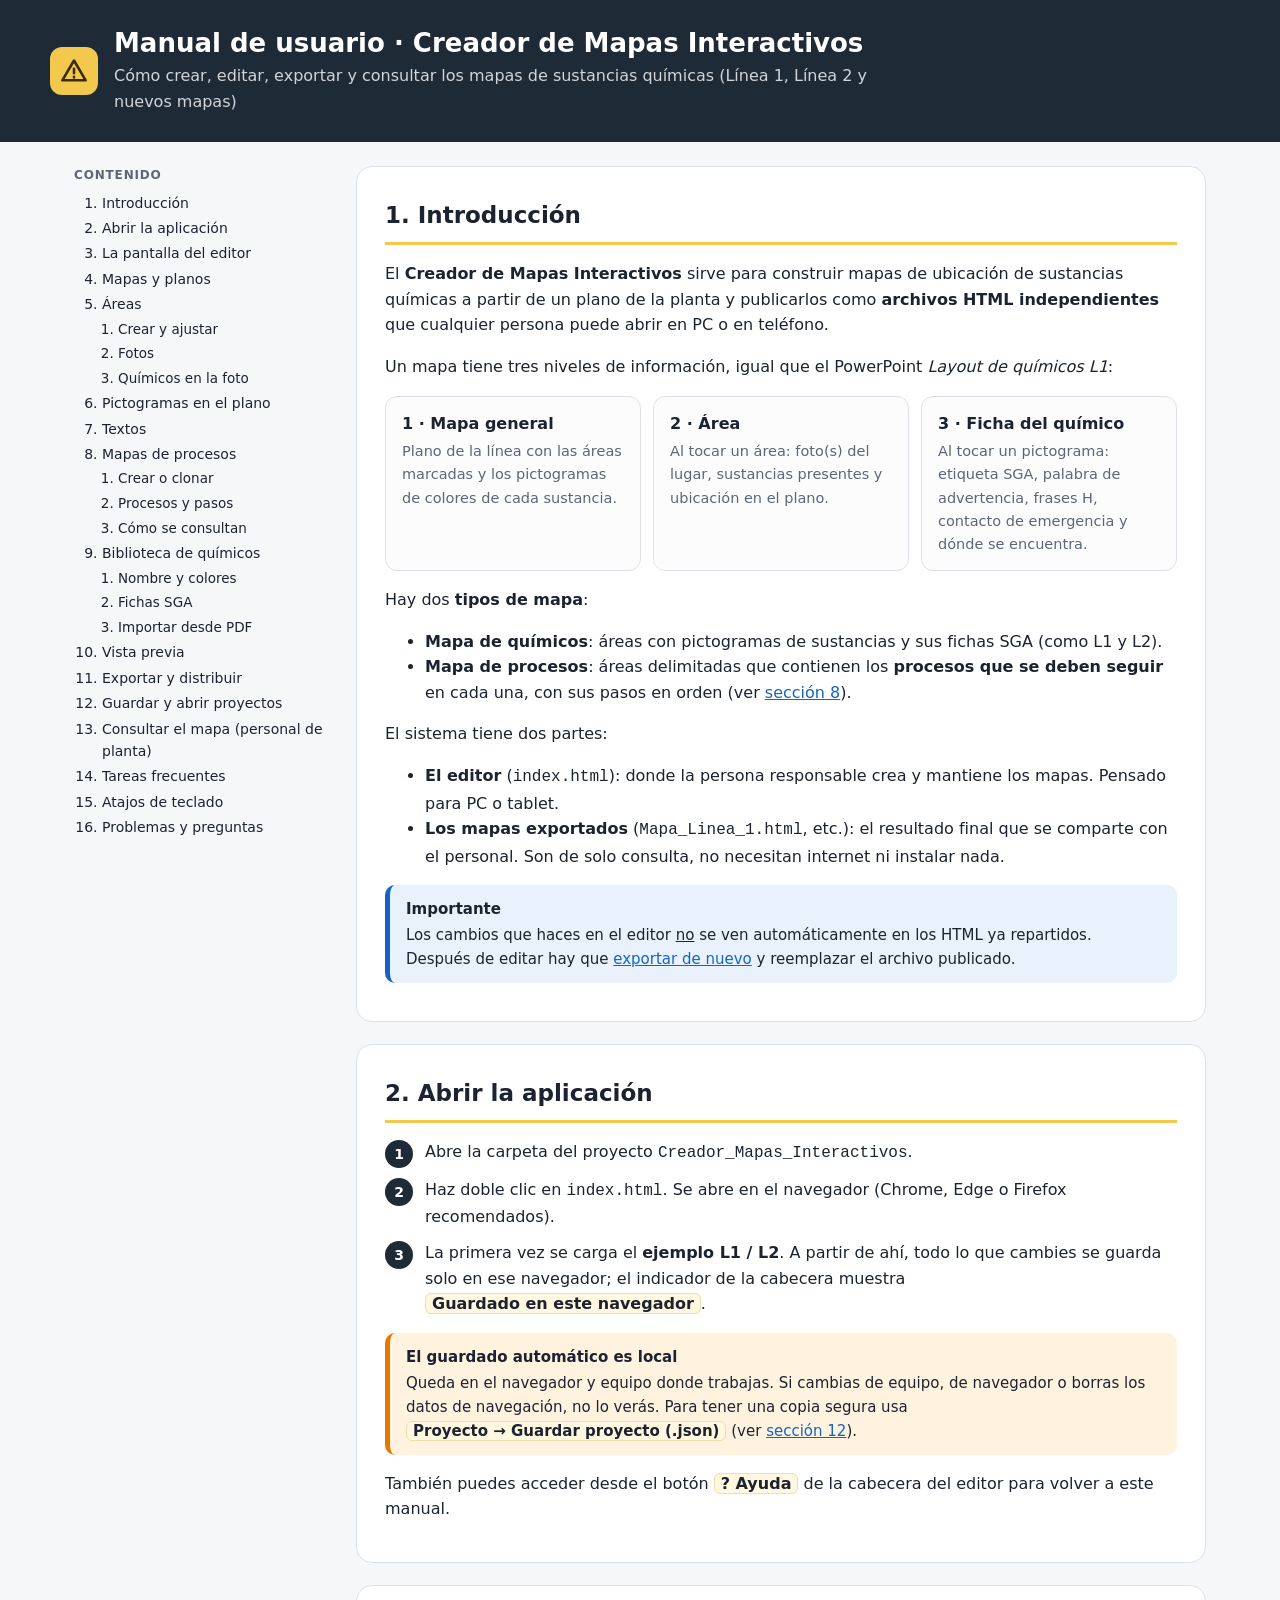
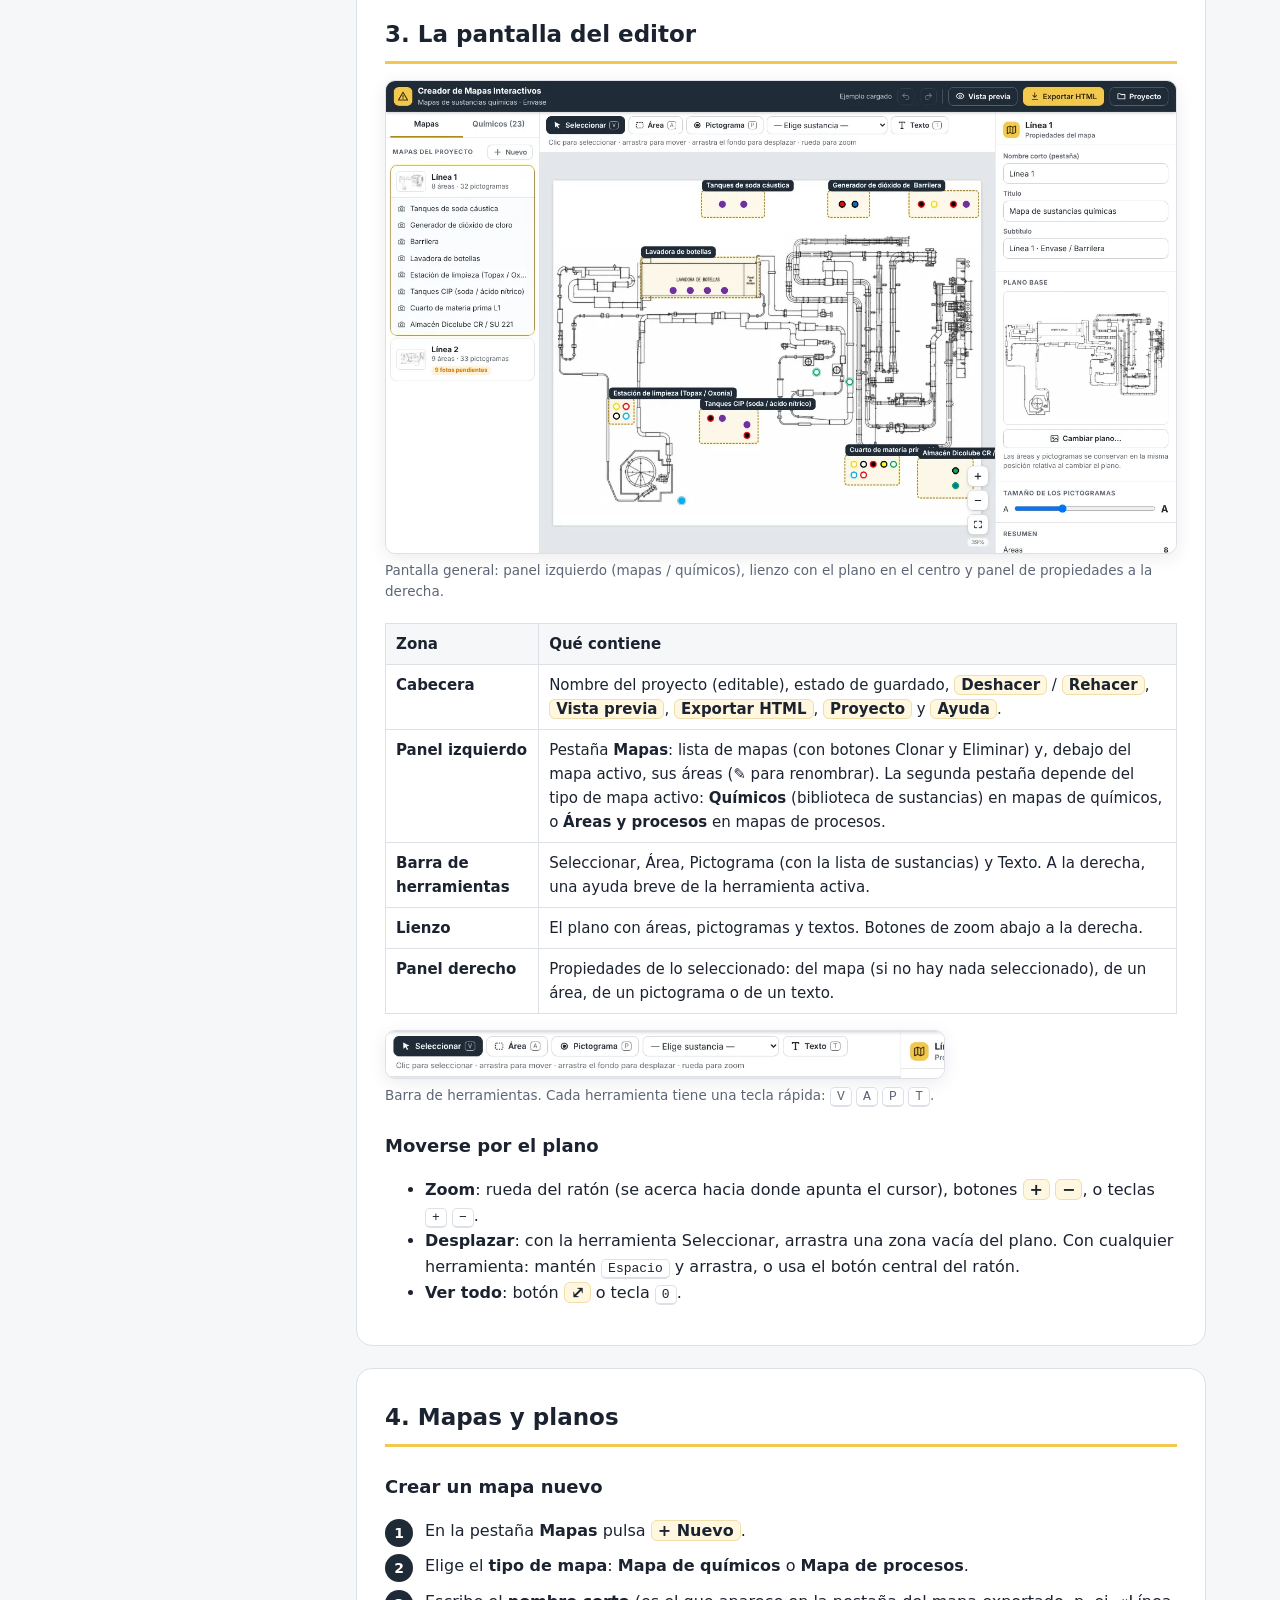
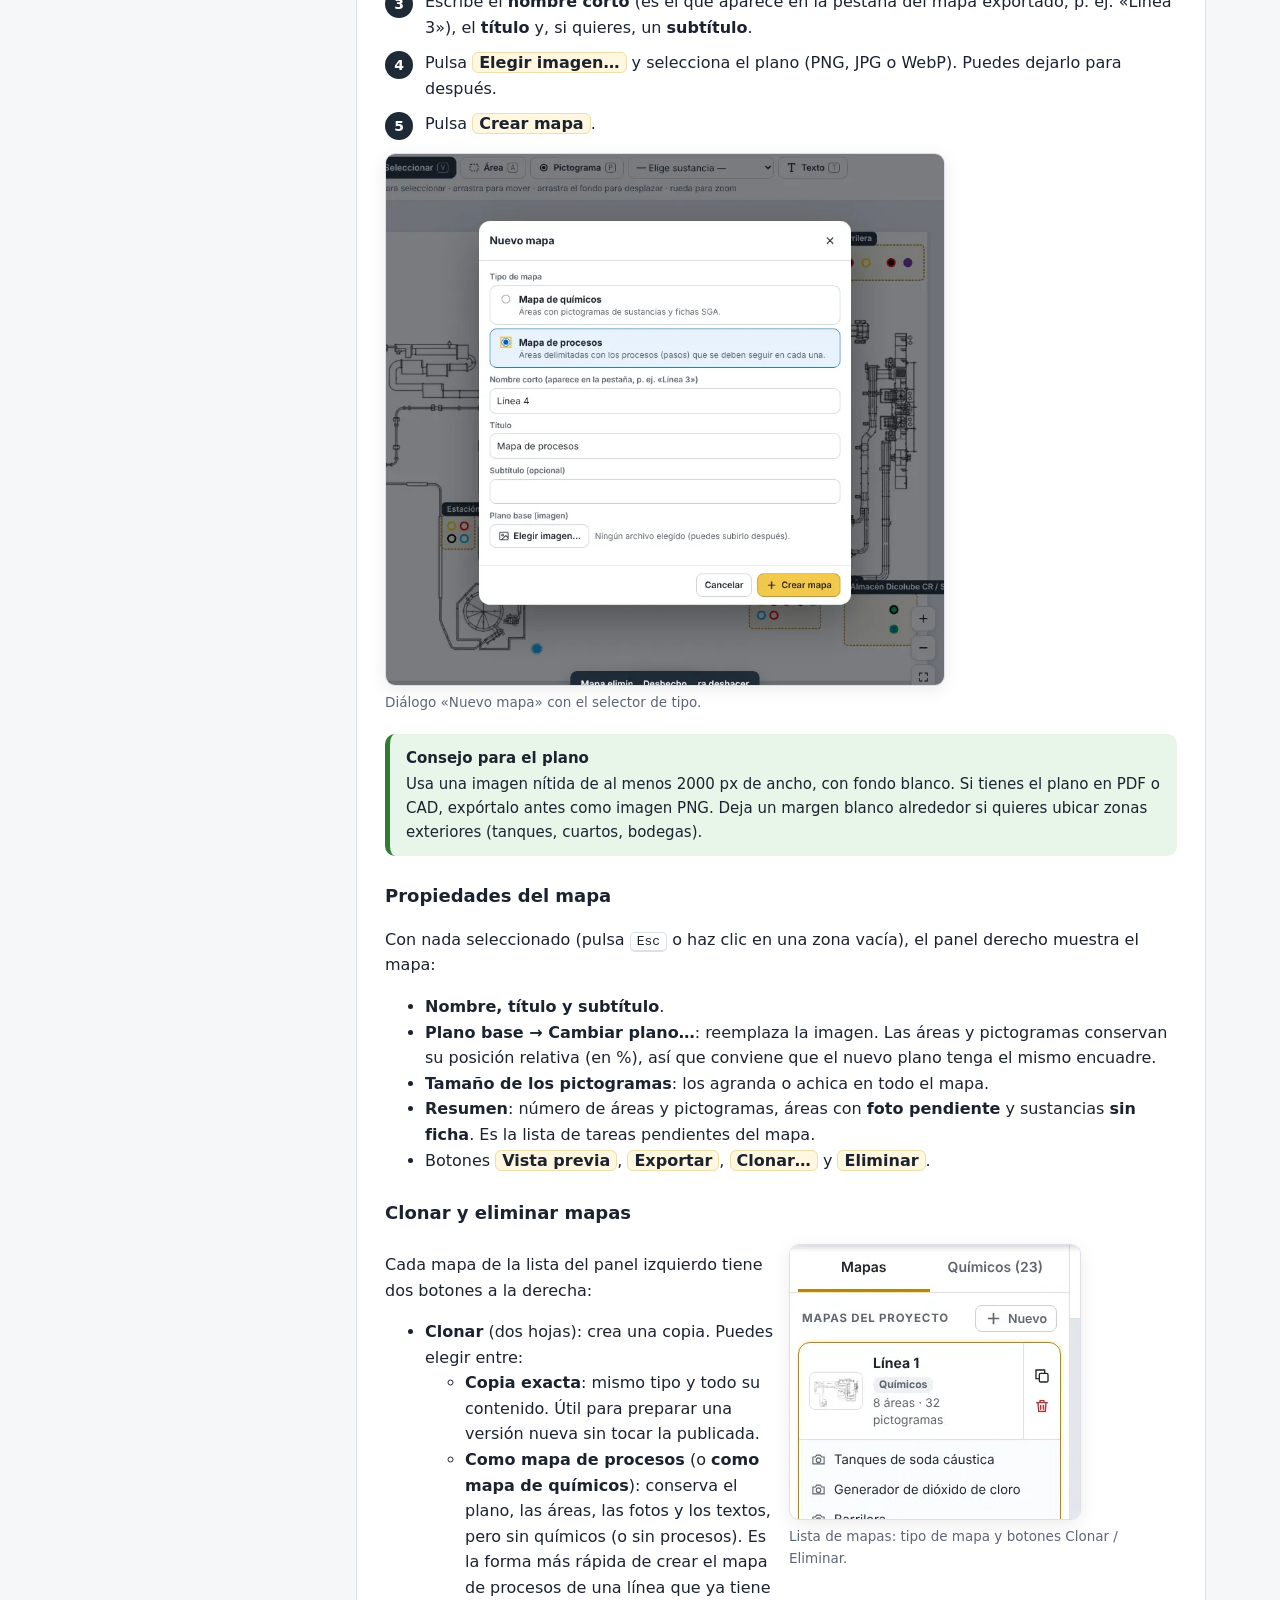
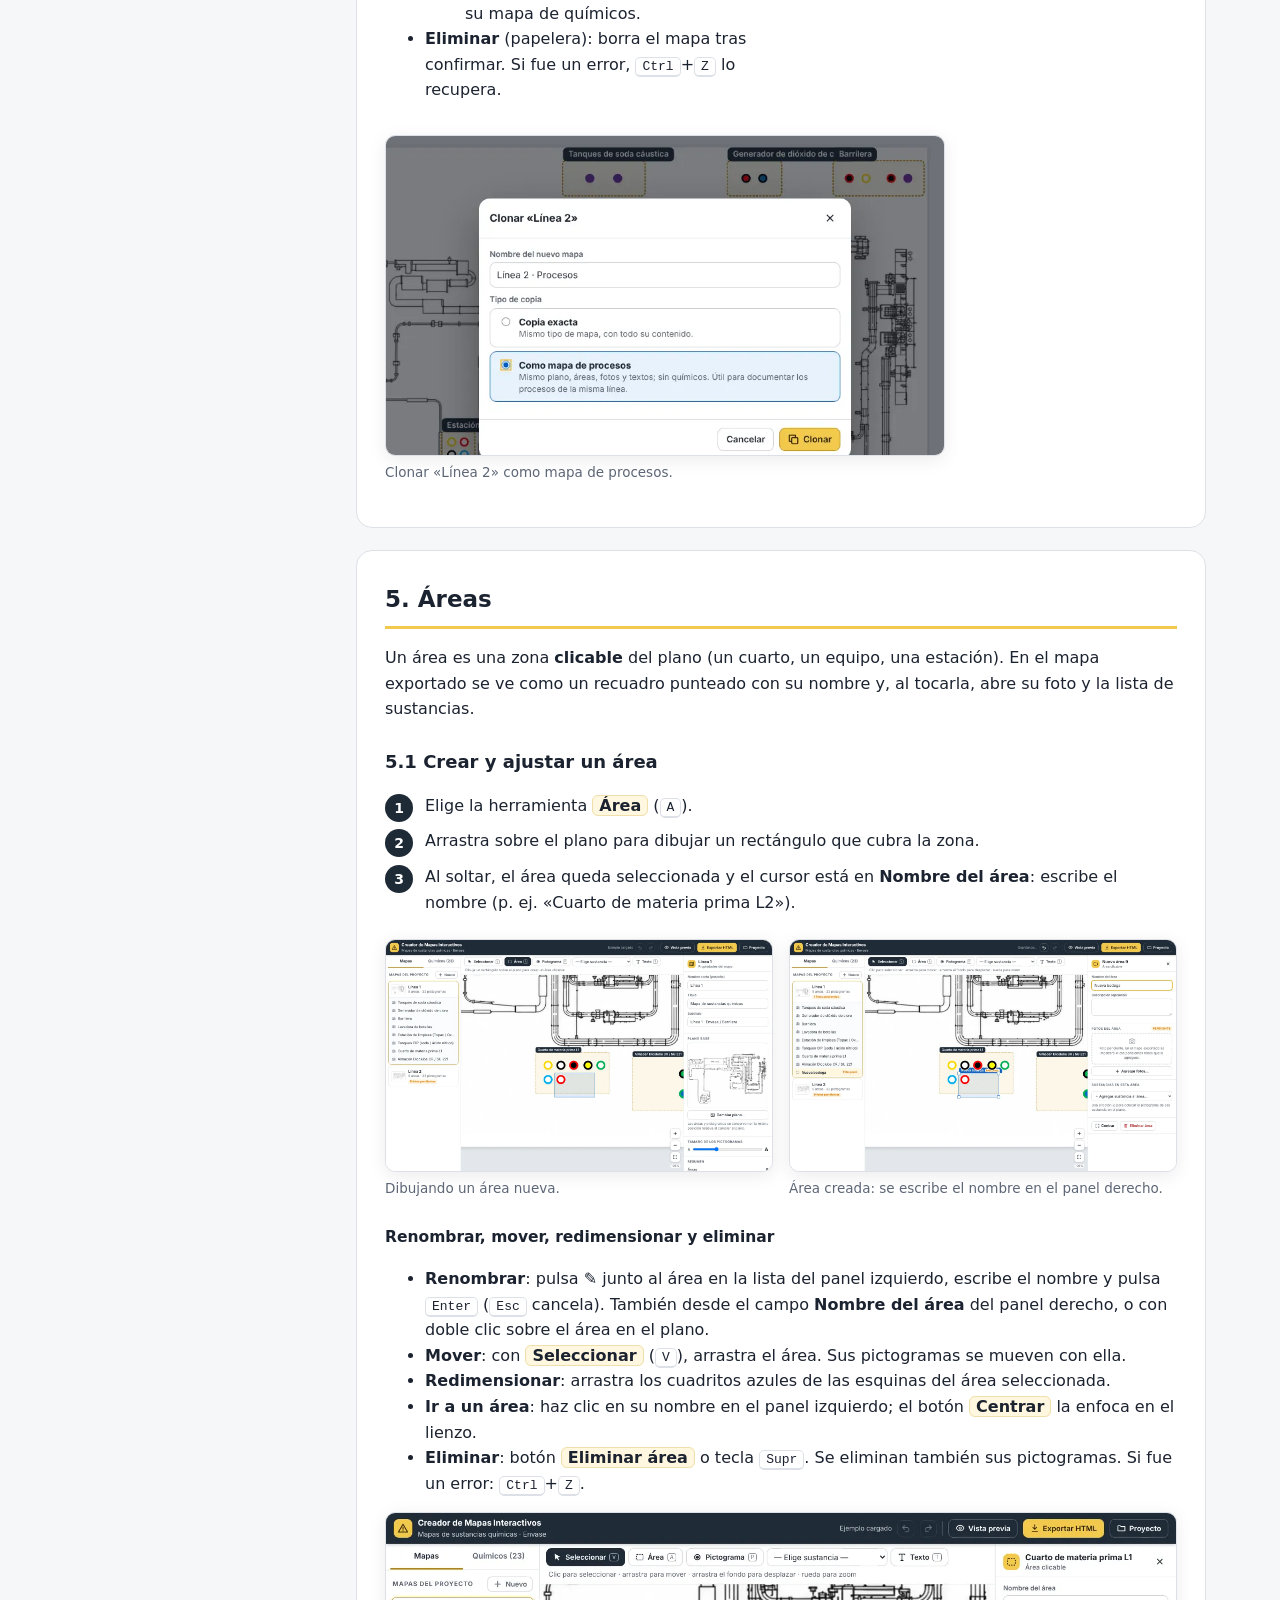
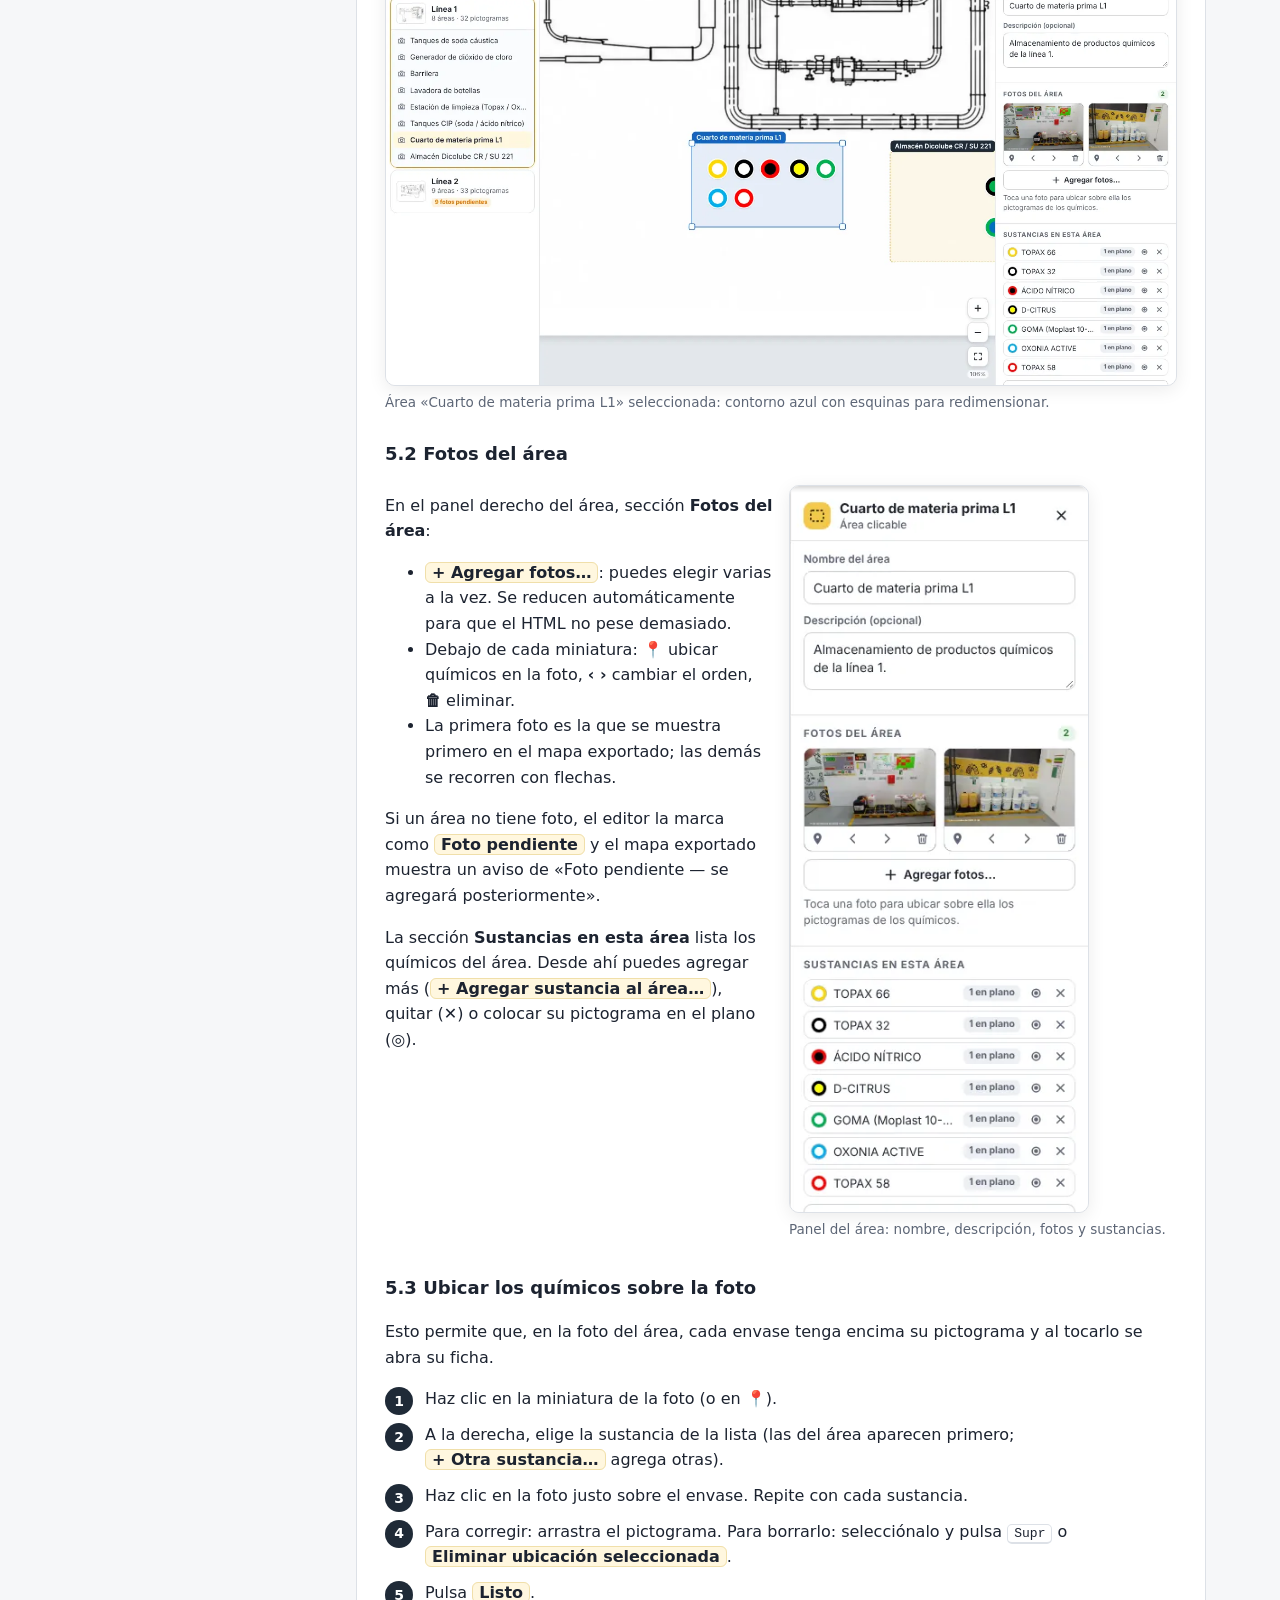
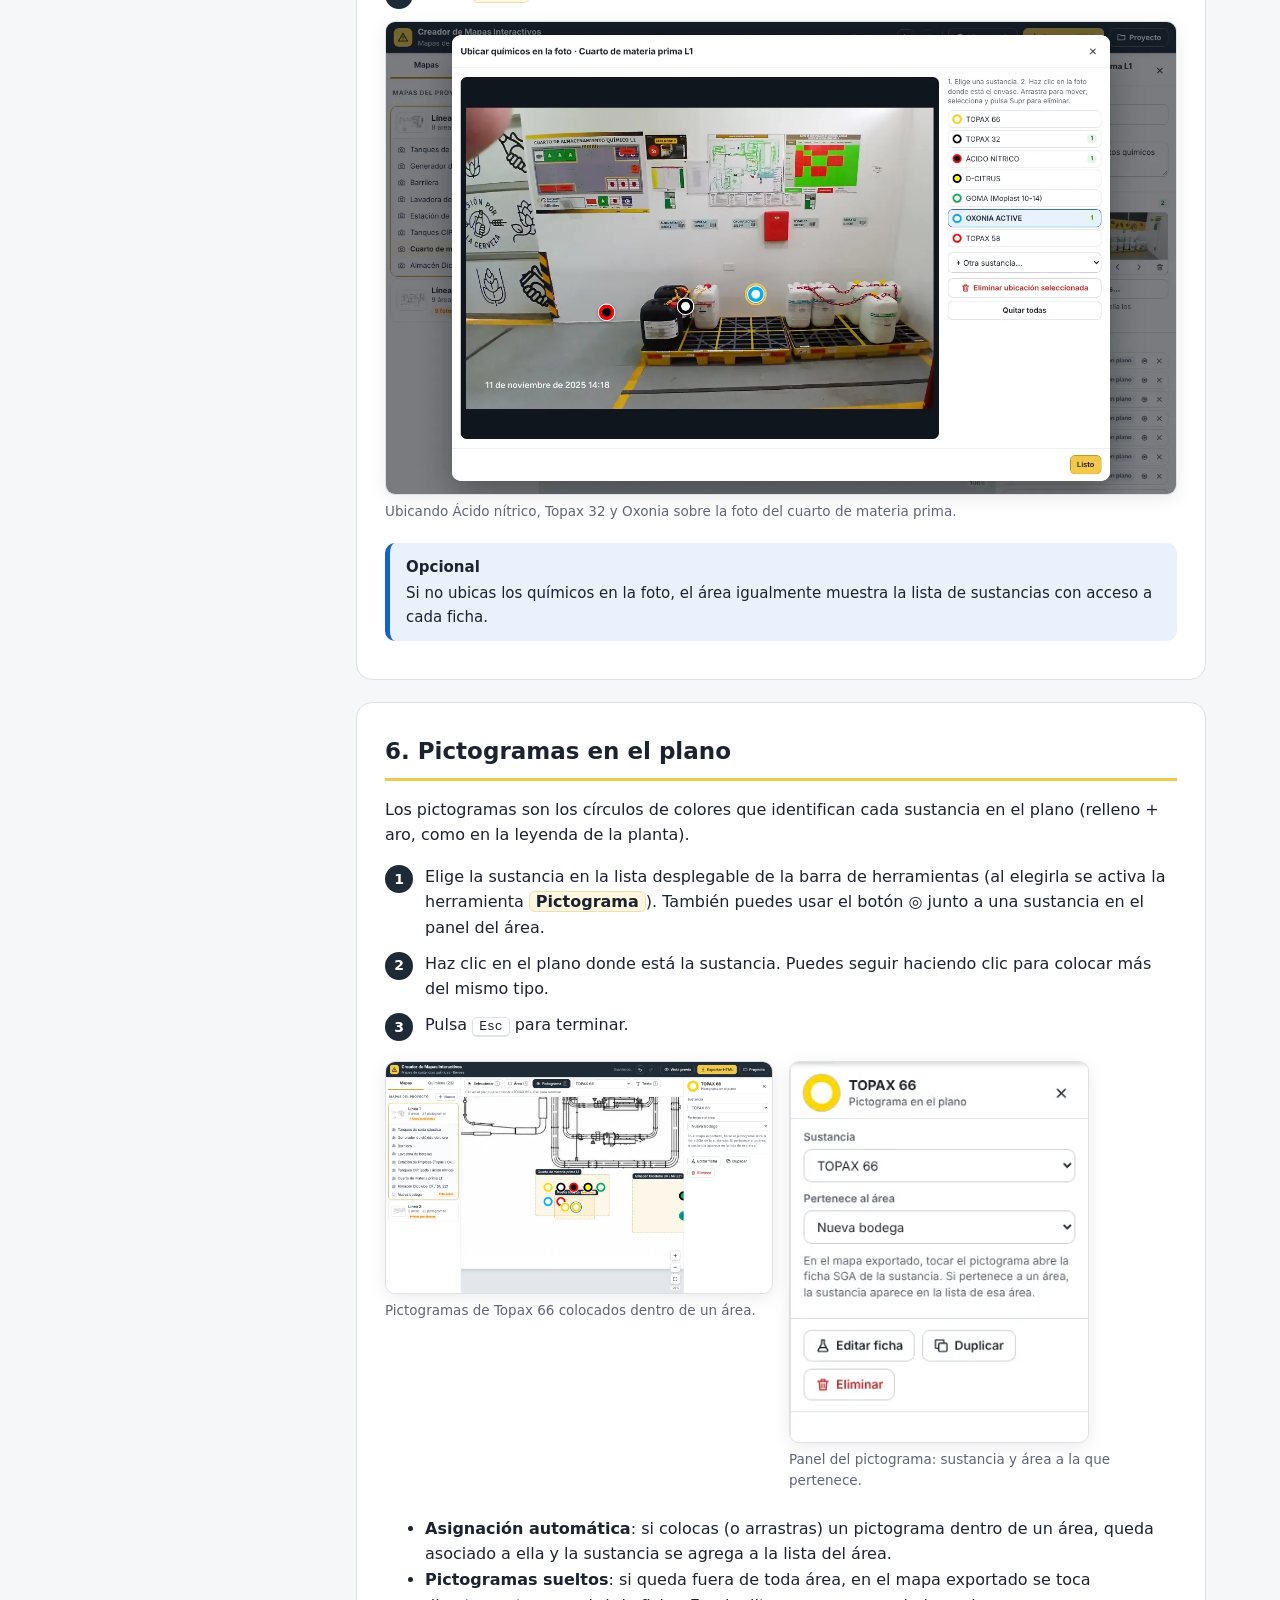
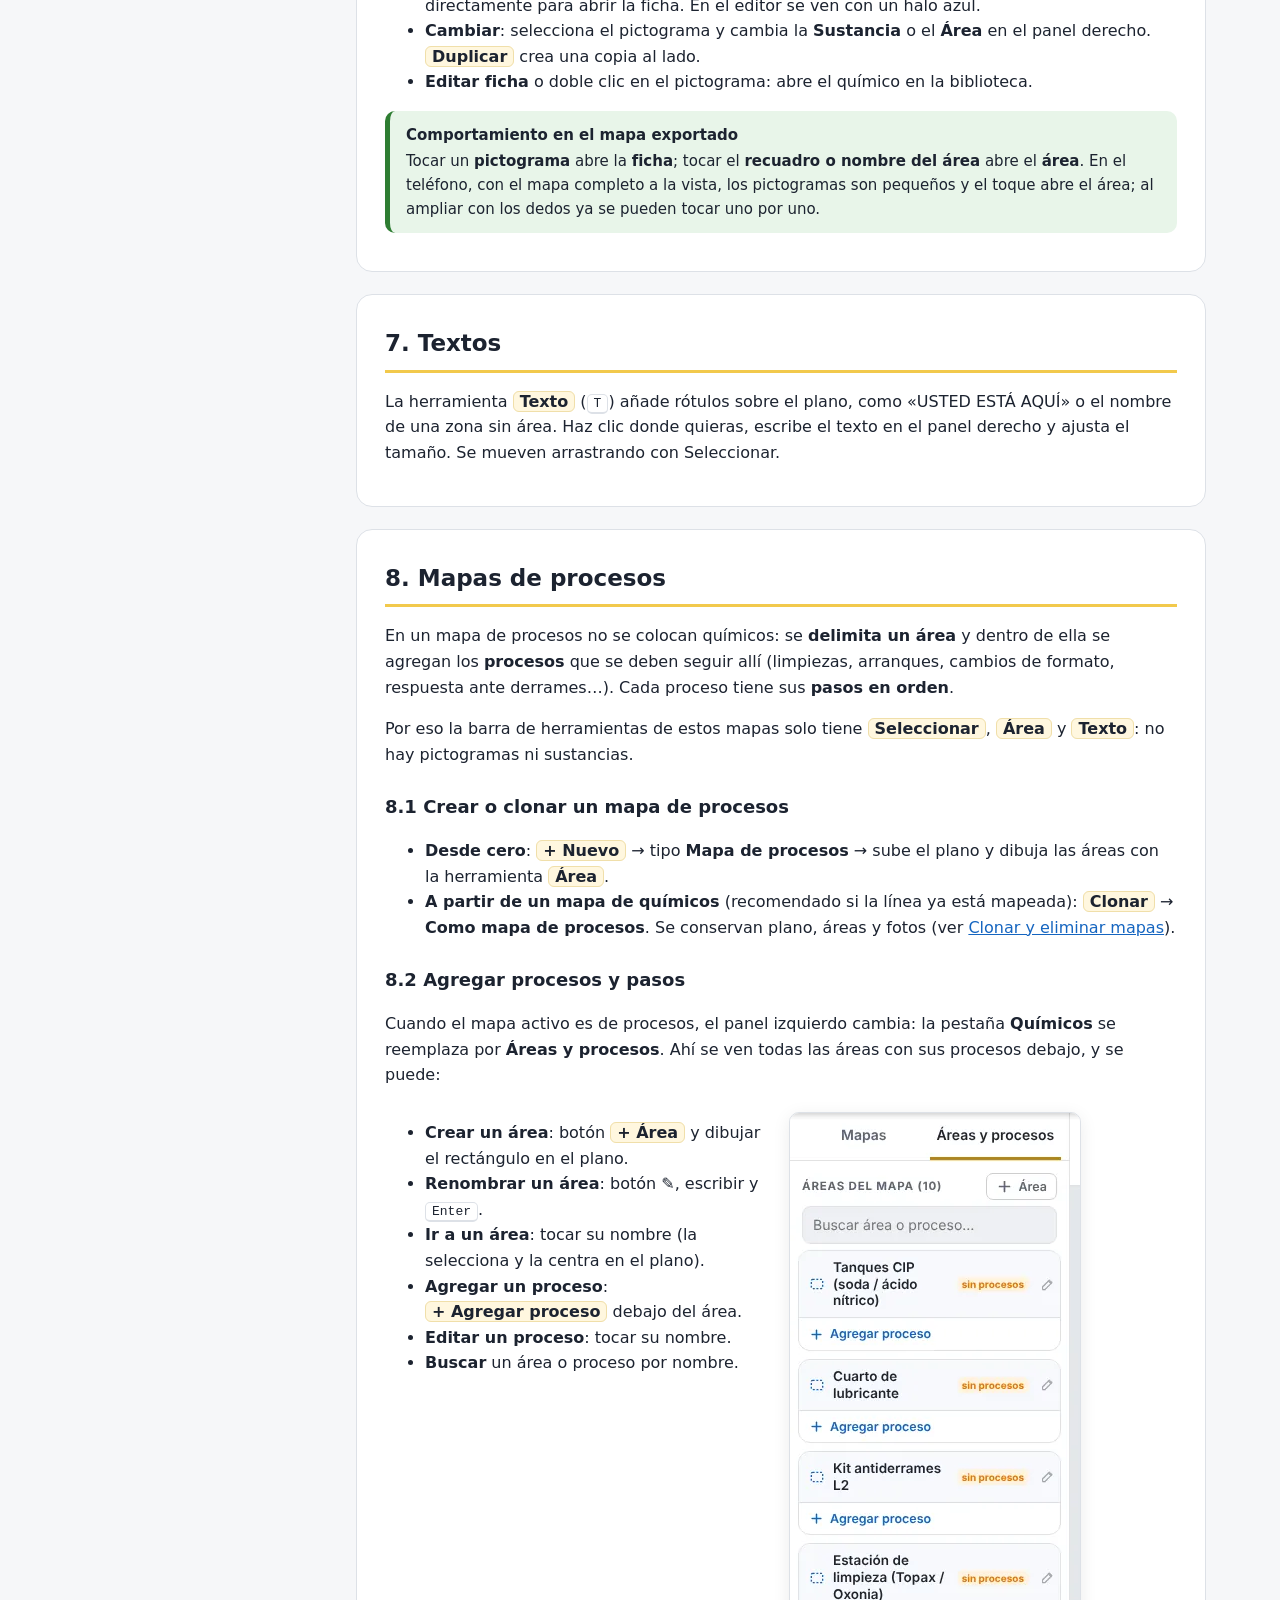
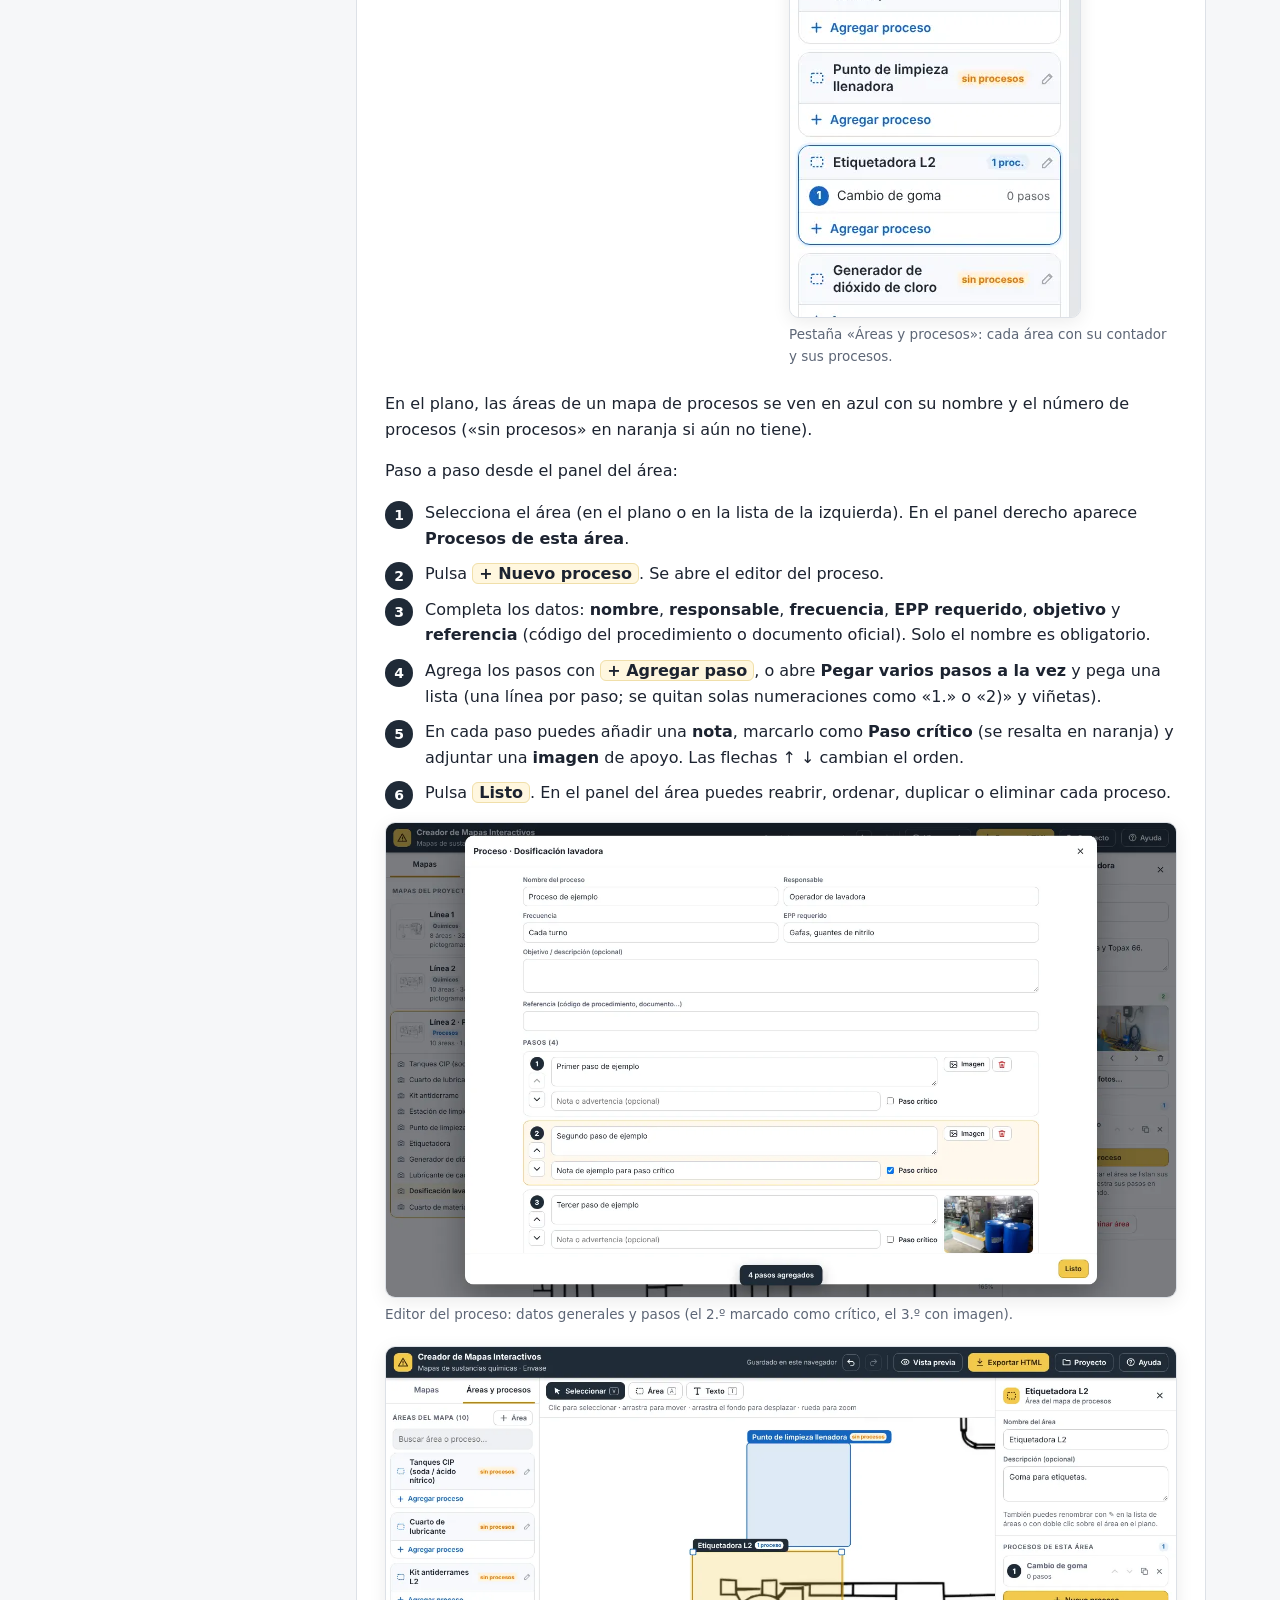
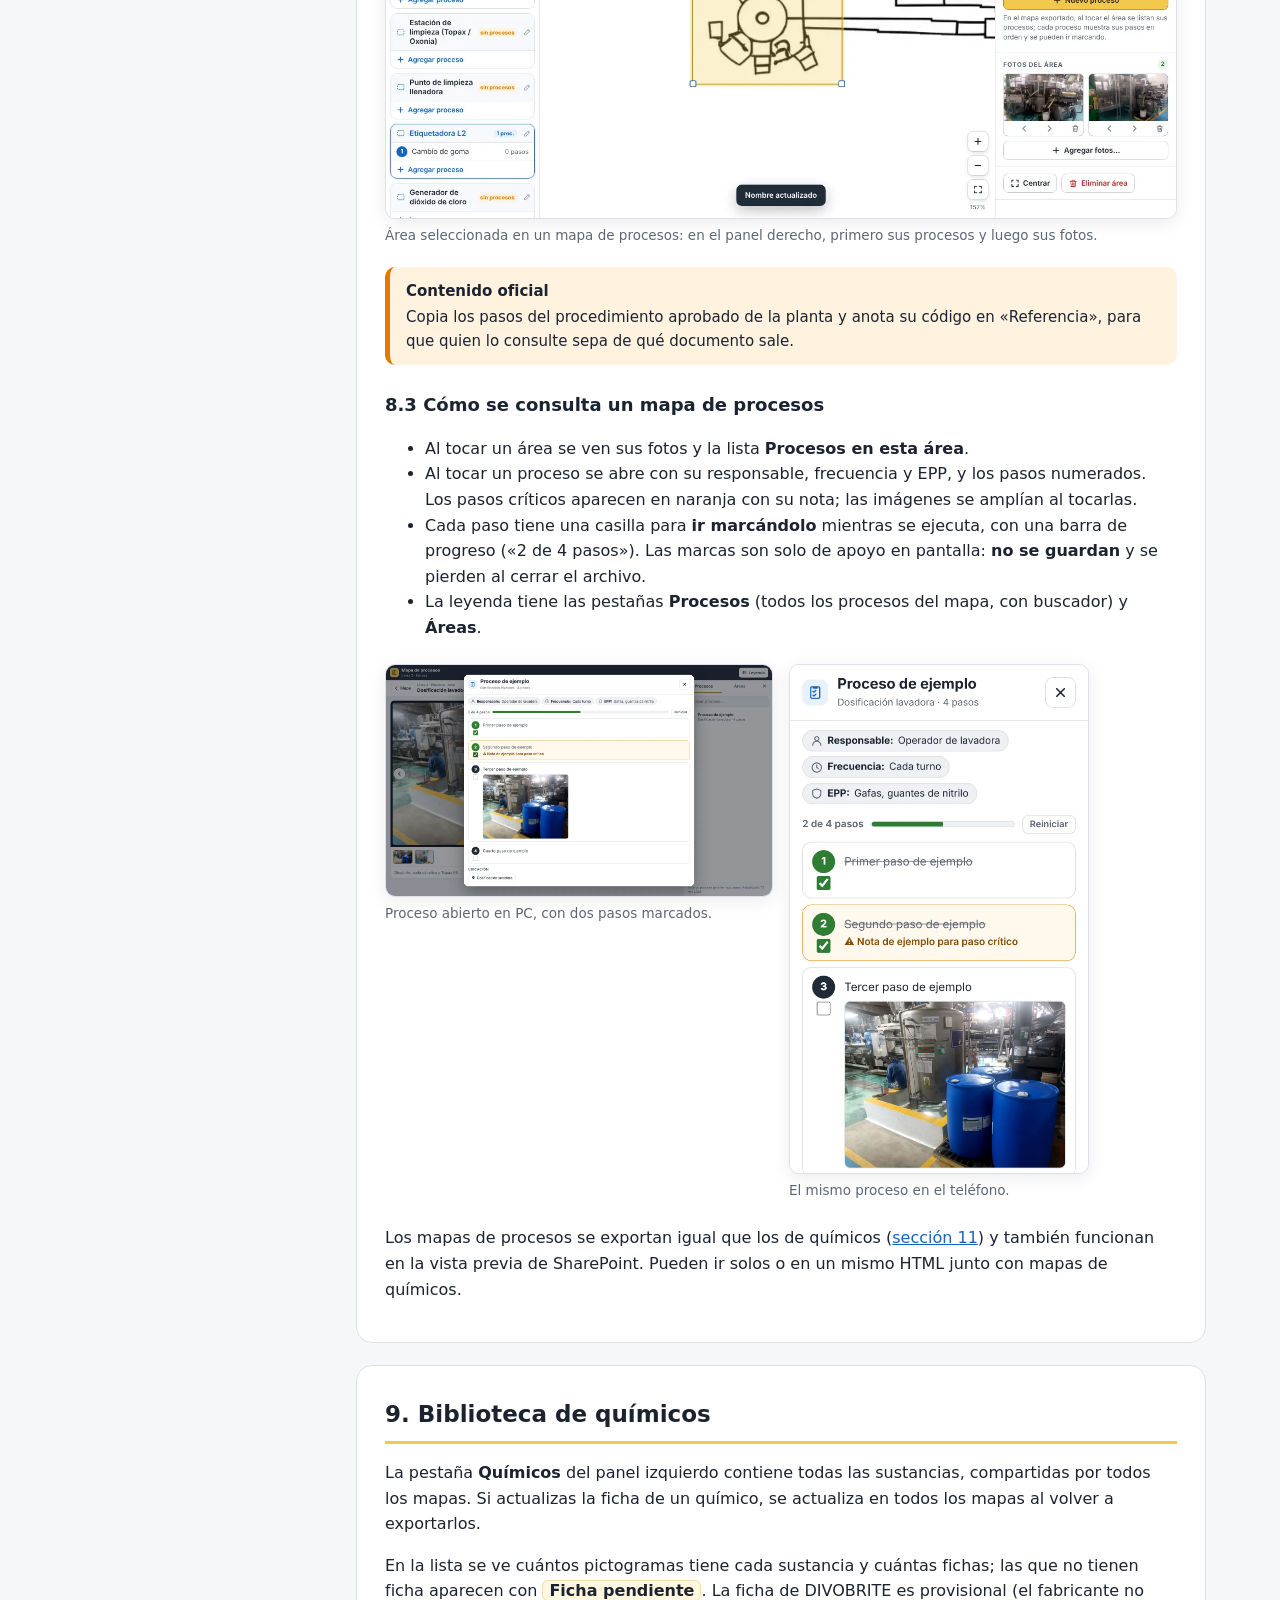
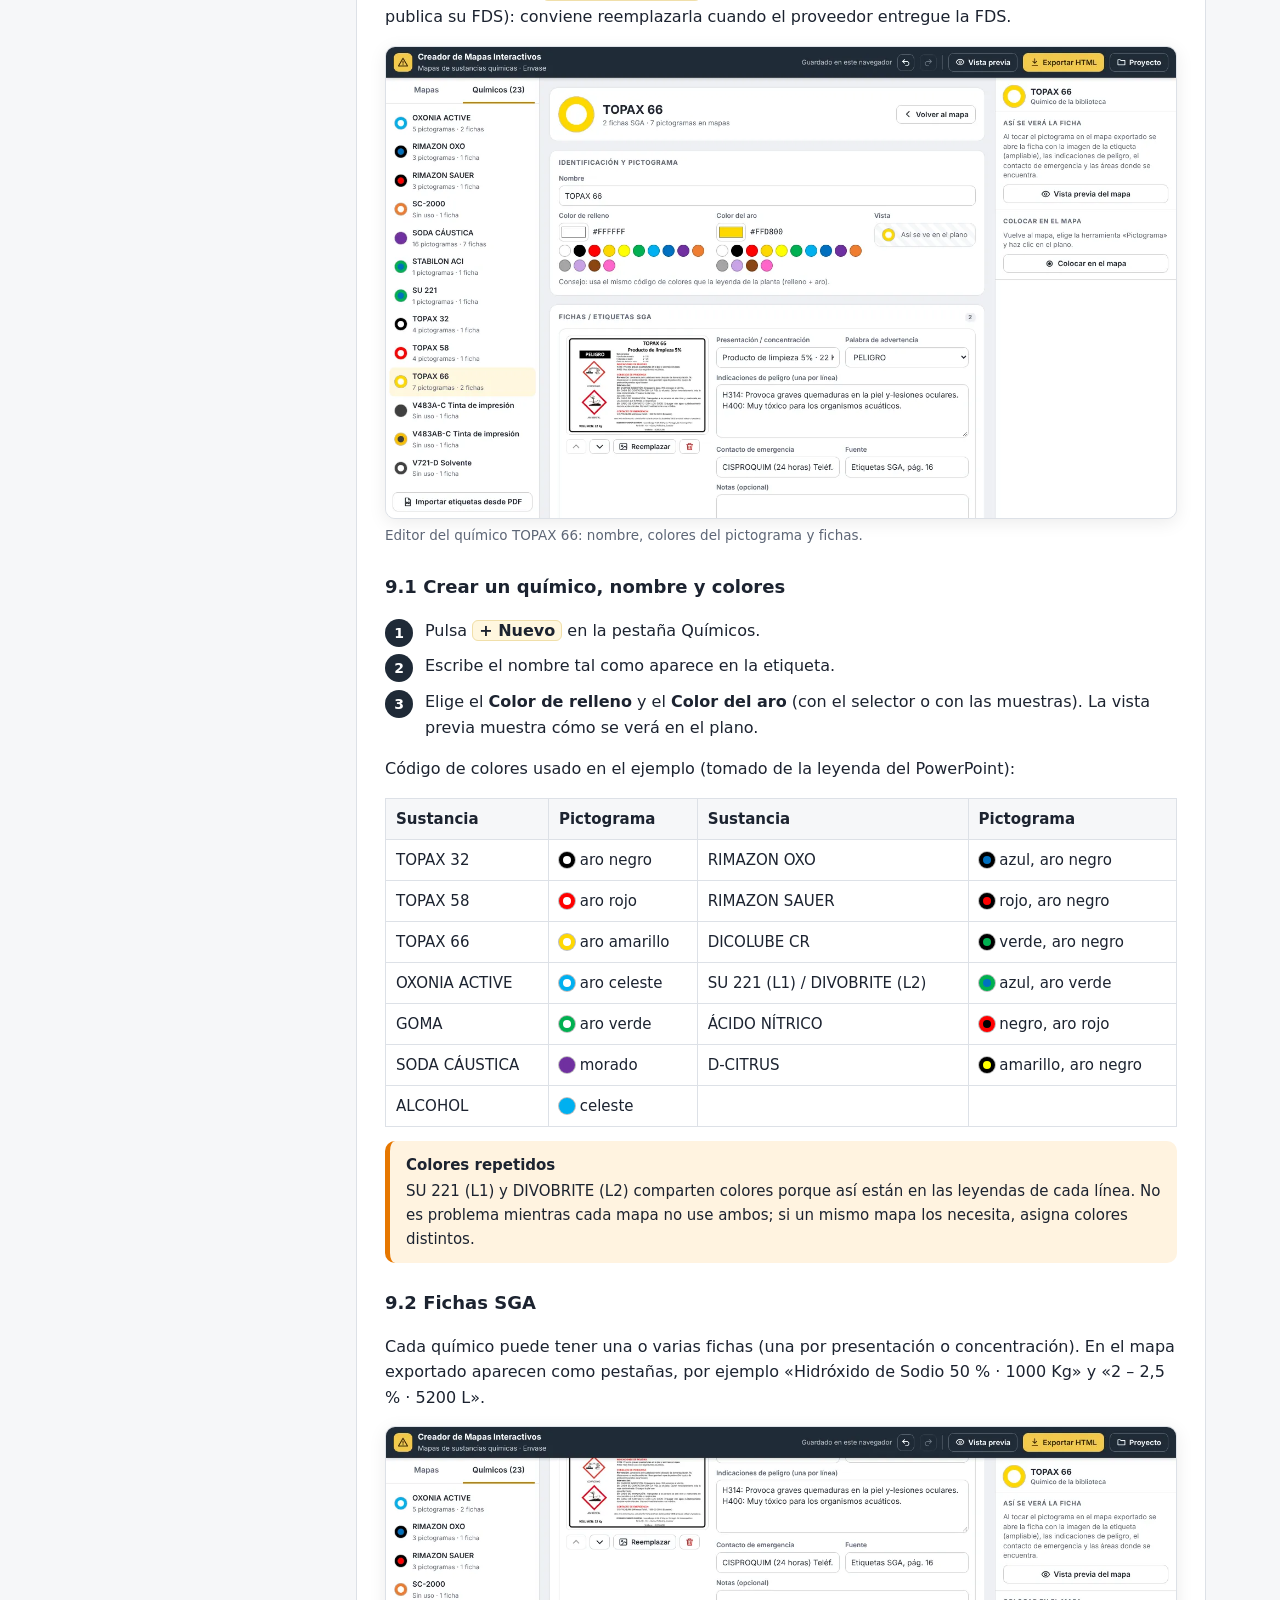
==== commit 9d8dbb86: "Editor: interfaz propia para mapas de procesos - La segunda pestaña del panel izquierdo depende del " ====
--- a/manual/index.html
+++ b/manual/index.html
@@ -151,7 +151,7 @@
 <table>
   <tr><th>Zona</th><th>Qué contiene</th></tr>
   <tr><td><b>Cabecera</b></td><td>Nombre del proyecto (editable), estado de guardado, <span class="ui">Deshacer</span> / <span class="ui">Rehacer</span>, <span class="ui">Vista previa</span>, <span class="ui">Exportar HTML</span>, <span class="ui">Proyecto</span> y <span class="ui">Ayuda</span>.</td></tr>
-  <tr><td><b>Panel izquierdo</b></td><td>Pestaña <b>Mapas</b>: lista de mapas y, debajo del mapa activo, sus áreas (con aviso de <span class="ui">Foto pend.</span>). Pestaña <b>Químicos</b>: la biblioteca de sustancias.</td></tr>
+  <tr><td><b>Panel izquierdo</b></td><td>Pestaña <b>Mapas</b>: lista de mapas (con botones Clonar y Eliminar) y, debajo del mapa activo, sus áreas (✎ para renombrar). La segunda pestaña depende del tipo de mapa activo: <b>Químicos</b> (biblioteca de sustancias) en mapas de químicos, o <b>Áreas y procesos</b> en mapas de procesos.</td></tr>
   <tr><td><b>Barra de herramientas</b></td><td>Seleccionar, Área, Pictograma (con la lista de sustancias) y Texto. A la derecha, una ayuda breve de la herramienta activa.</td></tr>
   <tr><td><b>Lienzo</b></td><td>El plano con áreas, pictogramas y textos. Botones de zoom abajo a la derecha.</td></tr>
   <tr><td><b>Panel derecho</b></td><td>Propiedades de lo seleccionado: del mapa (si no hay nada seleccionado), de un área, de un pictograma o de un texto.</td></tr>
@@ -216,8 +216,9 @@
 <figure><img src="img/ed-dibujar.webp" alt="Dibujando un área" loading="lazy"><figcaption>Dibujando un área nueva.</figcaption></figure>
 <figure><img src="img/ed-area-nueva.webp" alt="Área recién creada" loading="lazy"><figcaption>Área creada: se escribe el nombre en el panel derecho.</figcaption></figure>
 </div>
-<h4>Mover, redimensionar y eliminar</h4>
-<ul>
+<h4>Renombrar, mover, redimensionar y eliminar</h4>
+<ul>
+  <li><b>Renombrar</b>: pulsa ✎ junto al área en la lista del panel izquierdo, escribe el nombre y pulsa <kbd>Enter</kbd> (<kbd>Esc</kbd> cancela). También desde el campo <b>Nombre del área</b> del panel derecho, o con doble clic sobre el área en el plano.</li>
   <li><b>Mover</b>: con <span class="ui">Seleccionar</span> (<kbd>V</kbd>), arrastra el área. Sus pictogramas se mueven con ella.</li>
   <li><b>Redimensionar</b>: arrastra los cuadritos azules de las esquinas del área seleccionada.</li>
   <li><b>Ir a un área</b>: haz clic en su nombre en el panel izquierdo; el botón <span class="ui">Centrar</span> la enfoca en el lienzo.</li>
@@ -291,6 +292,20 @@
 </ul>
 
 <h3 id="pr-editar">8.2 Agregar procesos y pasos</h3>
+<p>Cuando el mapa activo es de procesos, el panel izquierdo cambia: la pestaña <b>Químicos</b> se reemplaza por <b>Áreas y procesos</b>. Ahí se ven todas las áreas con sus procesos debajo, y se puede:</p>
+<div class="duo">
+<ul>
+  <li><b>Crear un área</b>: botón <span class="ui">+ Área</span> y dibujar el rectángulo en el plano.</li>
+  <li><b>Renombrar un área</b>: botón ✎, escribir y <kbd>Enter</kbd>.</li>
+  <li><b>Ir a un área</b>: tocar su nombre (la selecciona y la centra en el plano).</li>
+  <li><b>Agregar un proceso</b>: <span class="ui">+ Agregar proceso</span> debajo del área.</li>
+  <li><b>Editar un proceso</b>: tocar su nombre.</li>
+  <li><b>Buscar</b> un área o proceso por nombre.</li>
+</ul>
+<figure class="phone"><img src="img/ed-arbol-procesos.webp" alt="Pestaña Áreas y procesos" loading="lazy"><figcaption>Pestaña «Áreas y procesos»: cada área con su contador y sus procesos.</figcaption></figure>
+</div>
+<p>En el plano, las áreas de un mapa de procesos se ven en azul con su nombre y el número de procesos («sin procesos» en naranja si aún no tiene).</p>
+<p>Paso a paso desde el panel del área:</p>
 <ol class="steps">
   <li>Selecciona el área (en el plano o en la lista de la izquierda). En el panel derecho aparece <b>Procesos de esta área</b>.</li>
   <li>Pulsa <span class="ui">+ Nuevo proceso</span>. Se abre el editor del proceso.</li>
@@ -300,7 +315,7 @@
   <li>Pulsa <span class="ui">Listo</span>. En el panel del área puedes reabrir, ordenar, duplicar o eliminar cada proceso.</li>
 </ol>
 <figure><img src="img/ed-proceso.webp" alt="Editor de un proceso" loading="lazy"><figcaption>Editor del proceso: datos generales y pasos (el 2.º marcado como crítico, el 3.º con imagen).</figcaption></figure>
-<figure><img src="img/ed-area-procesos.webp" alt="Panel de un área con procesos" loading="lazy"><figcaption>Área seleccionada en un mapa de procesos: lista de procesos y botón «Nuevo proceso». En la lista de áreas se ve cuántos procesos tiene cada una.</figcaption></figure>
+<figure><img src="img/ed-area-procesos.webp" alt="Panel de un área con procesos" loading="lazy"><figcaption>Área seleccionada en un mapa de procesos: en el panel derecho, primero sus procesos y luego sus fotos.</figcaption></figure>
 <div class="warn"><b>Contenido oficial</b>Copia los pasos del procedimiento aprobado de la planta y anota su código en «Referencia», para que quien lo consulte sepa de qué documento sale.</div>
 
 <h3 id="pr-ver">8.3 Cómo se consulta un mapa de procesos</h3>
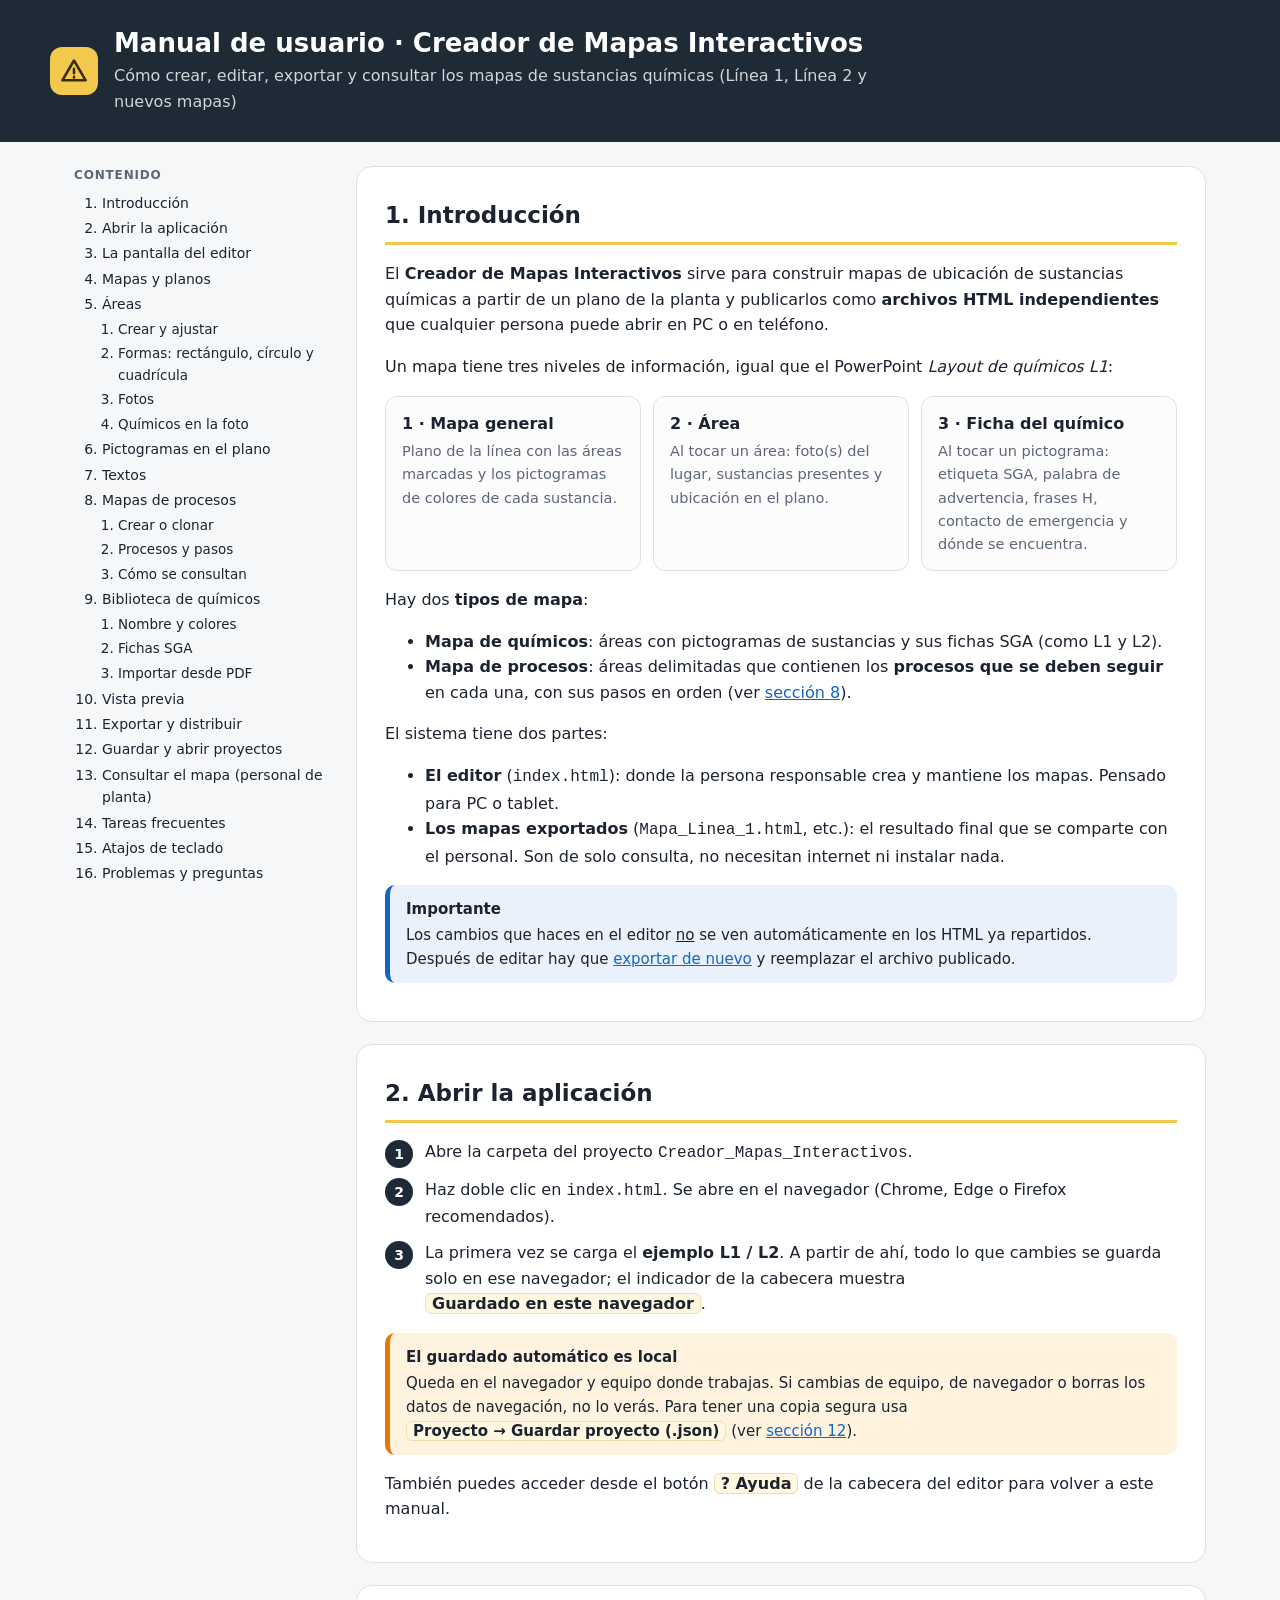
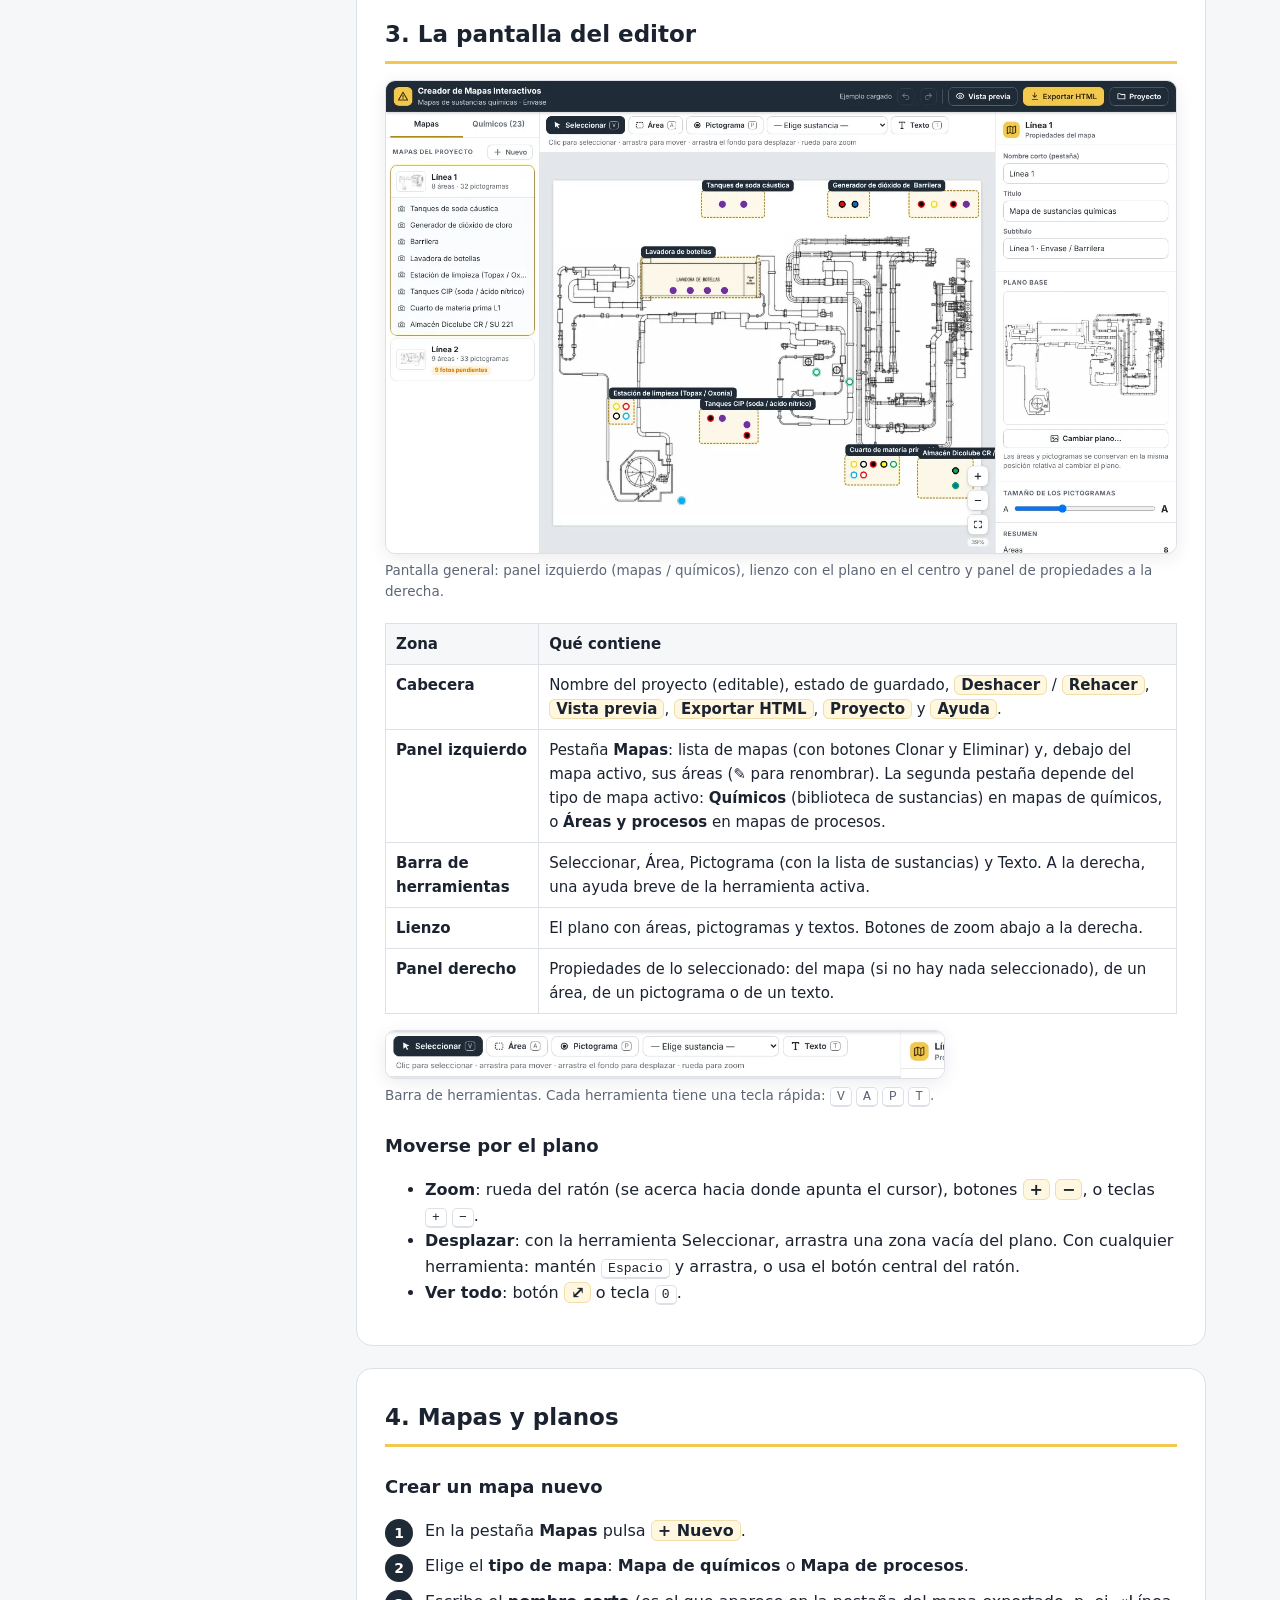
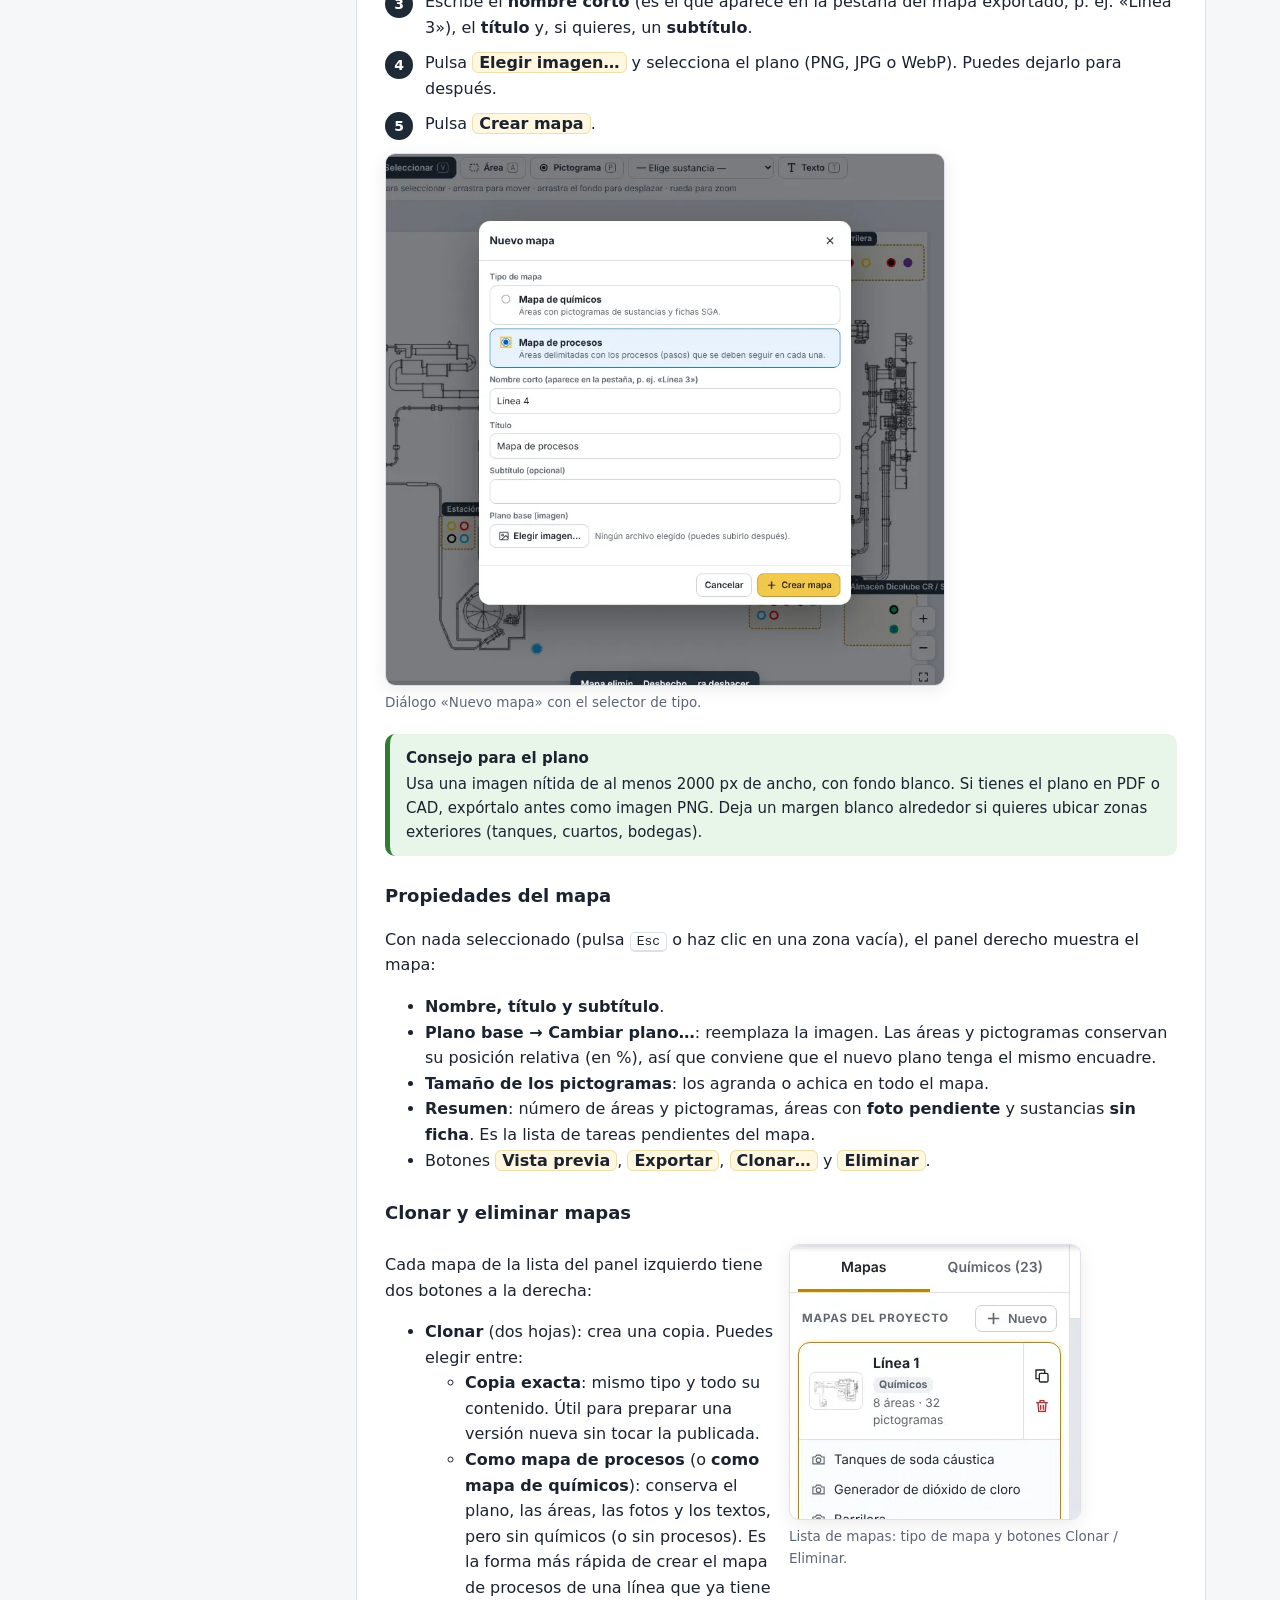
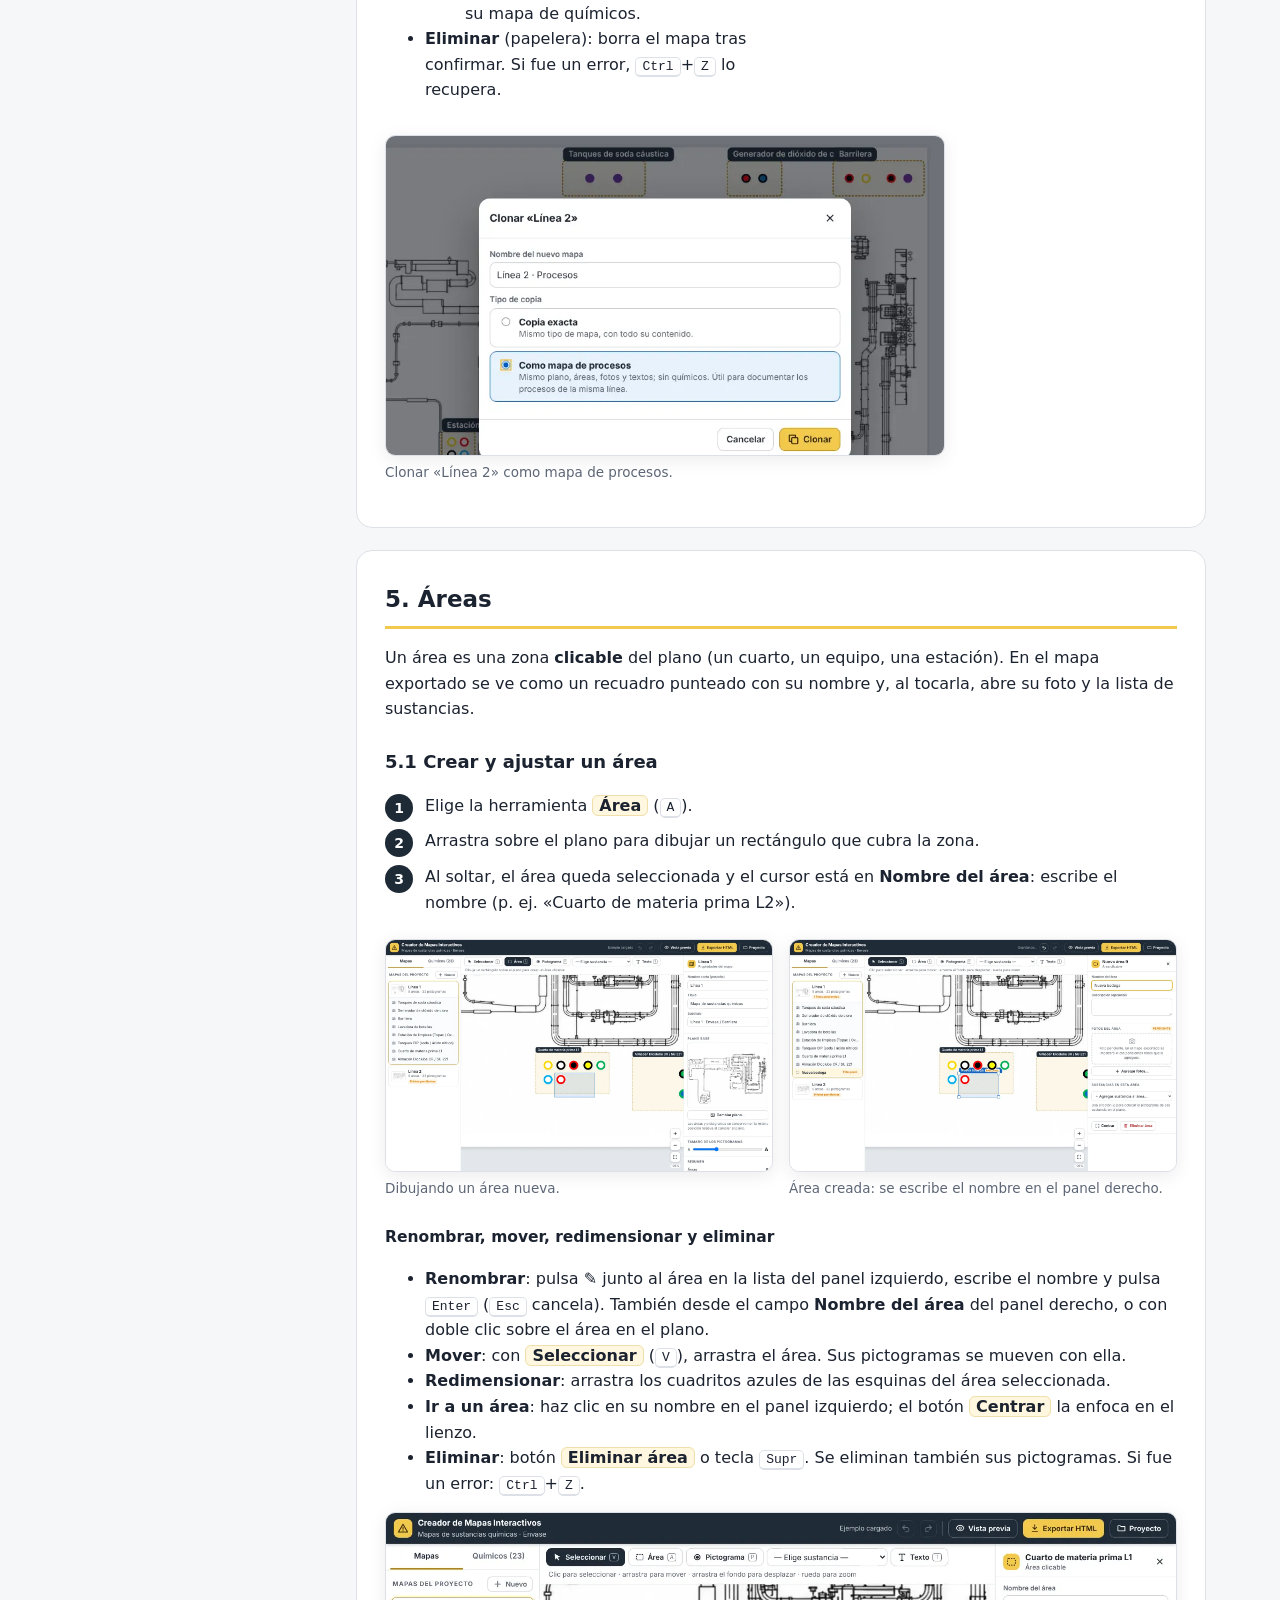
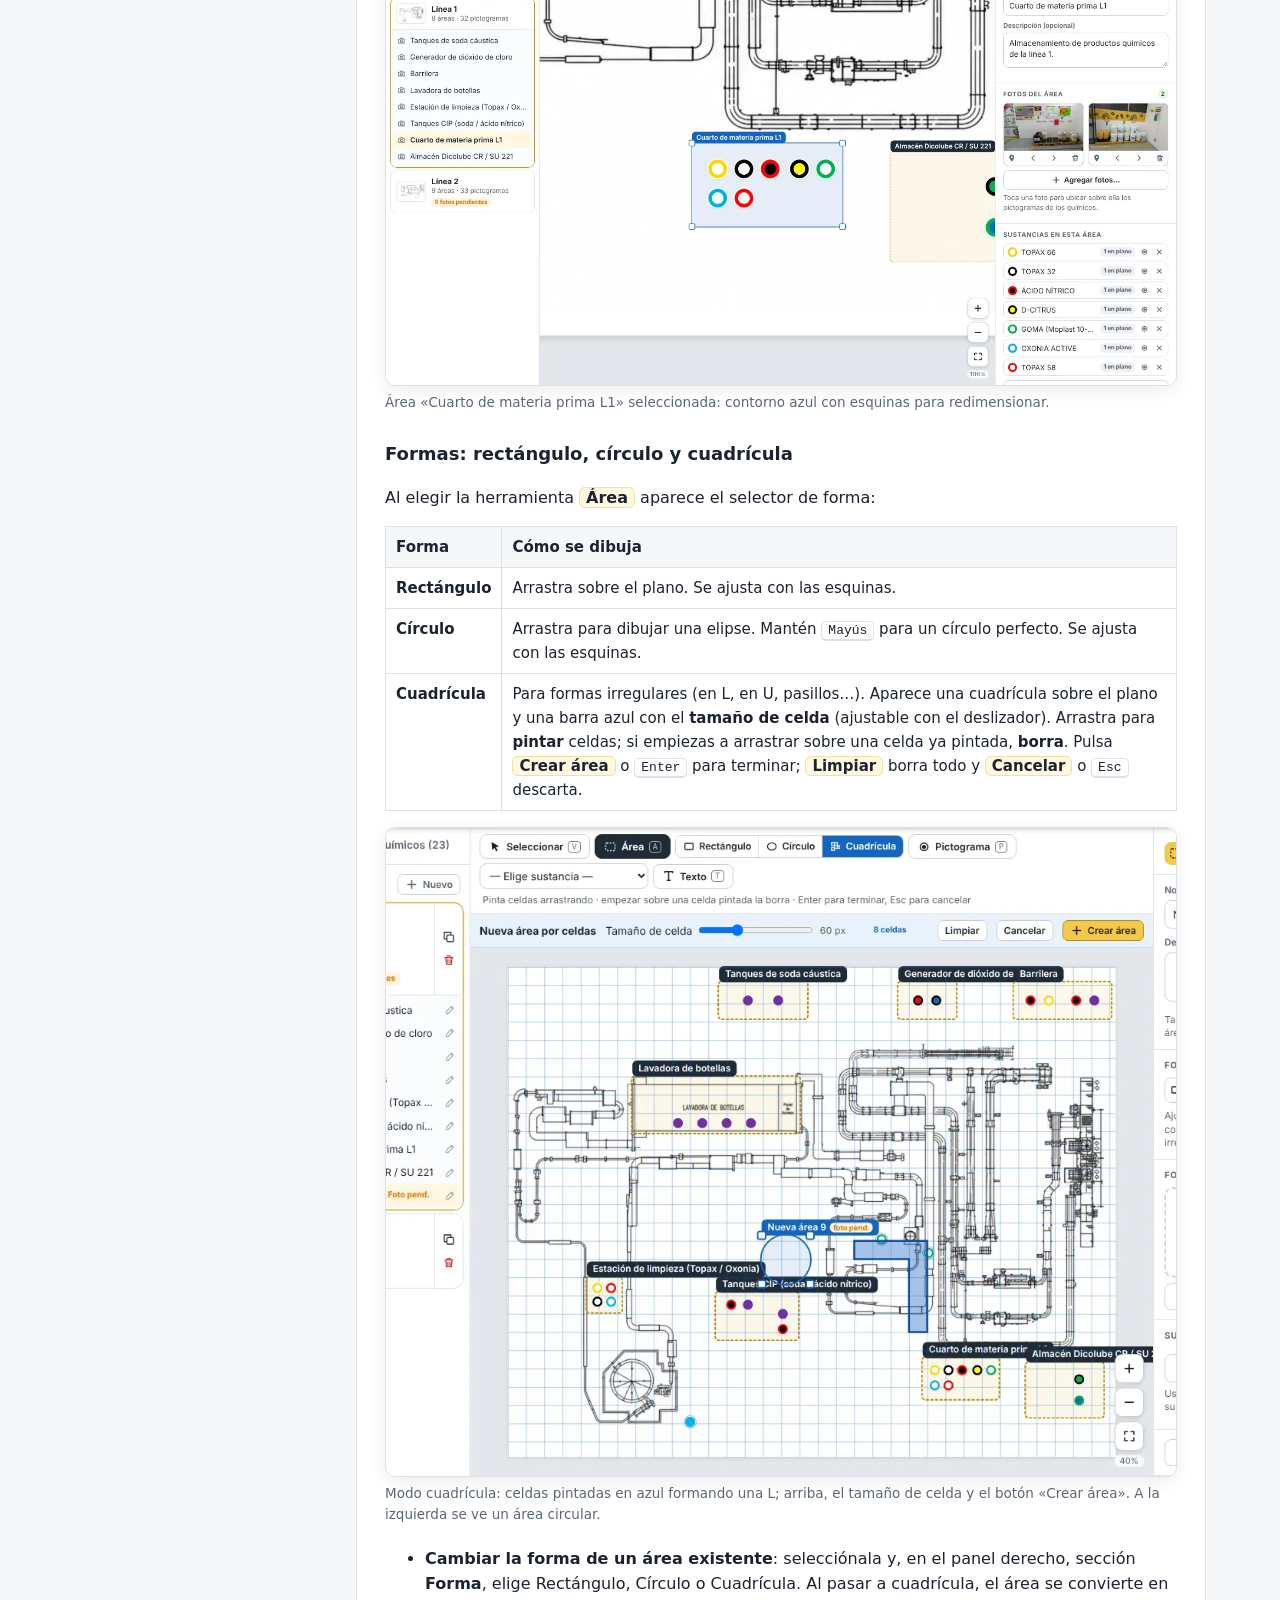
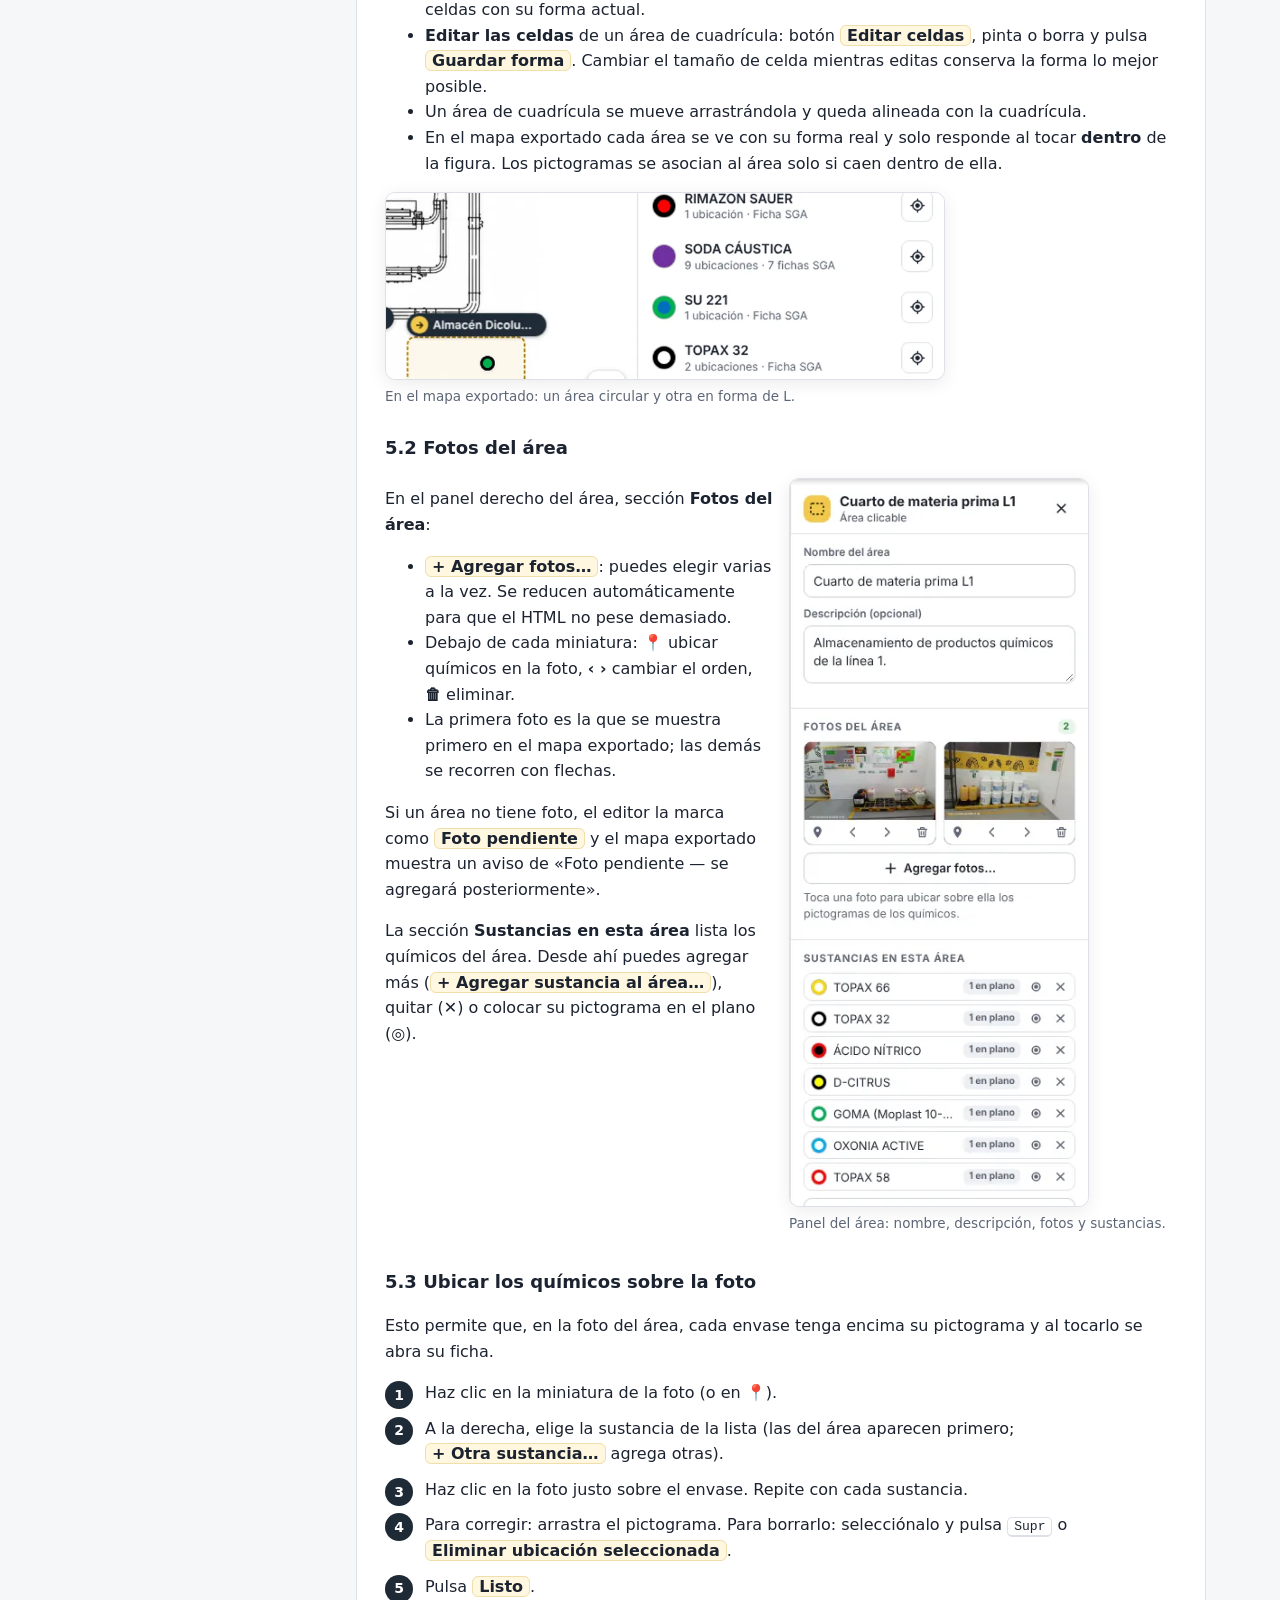
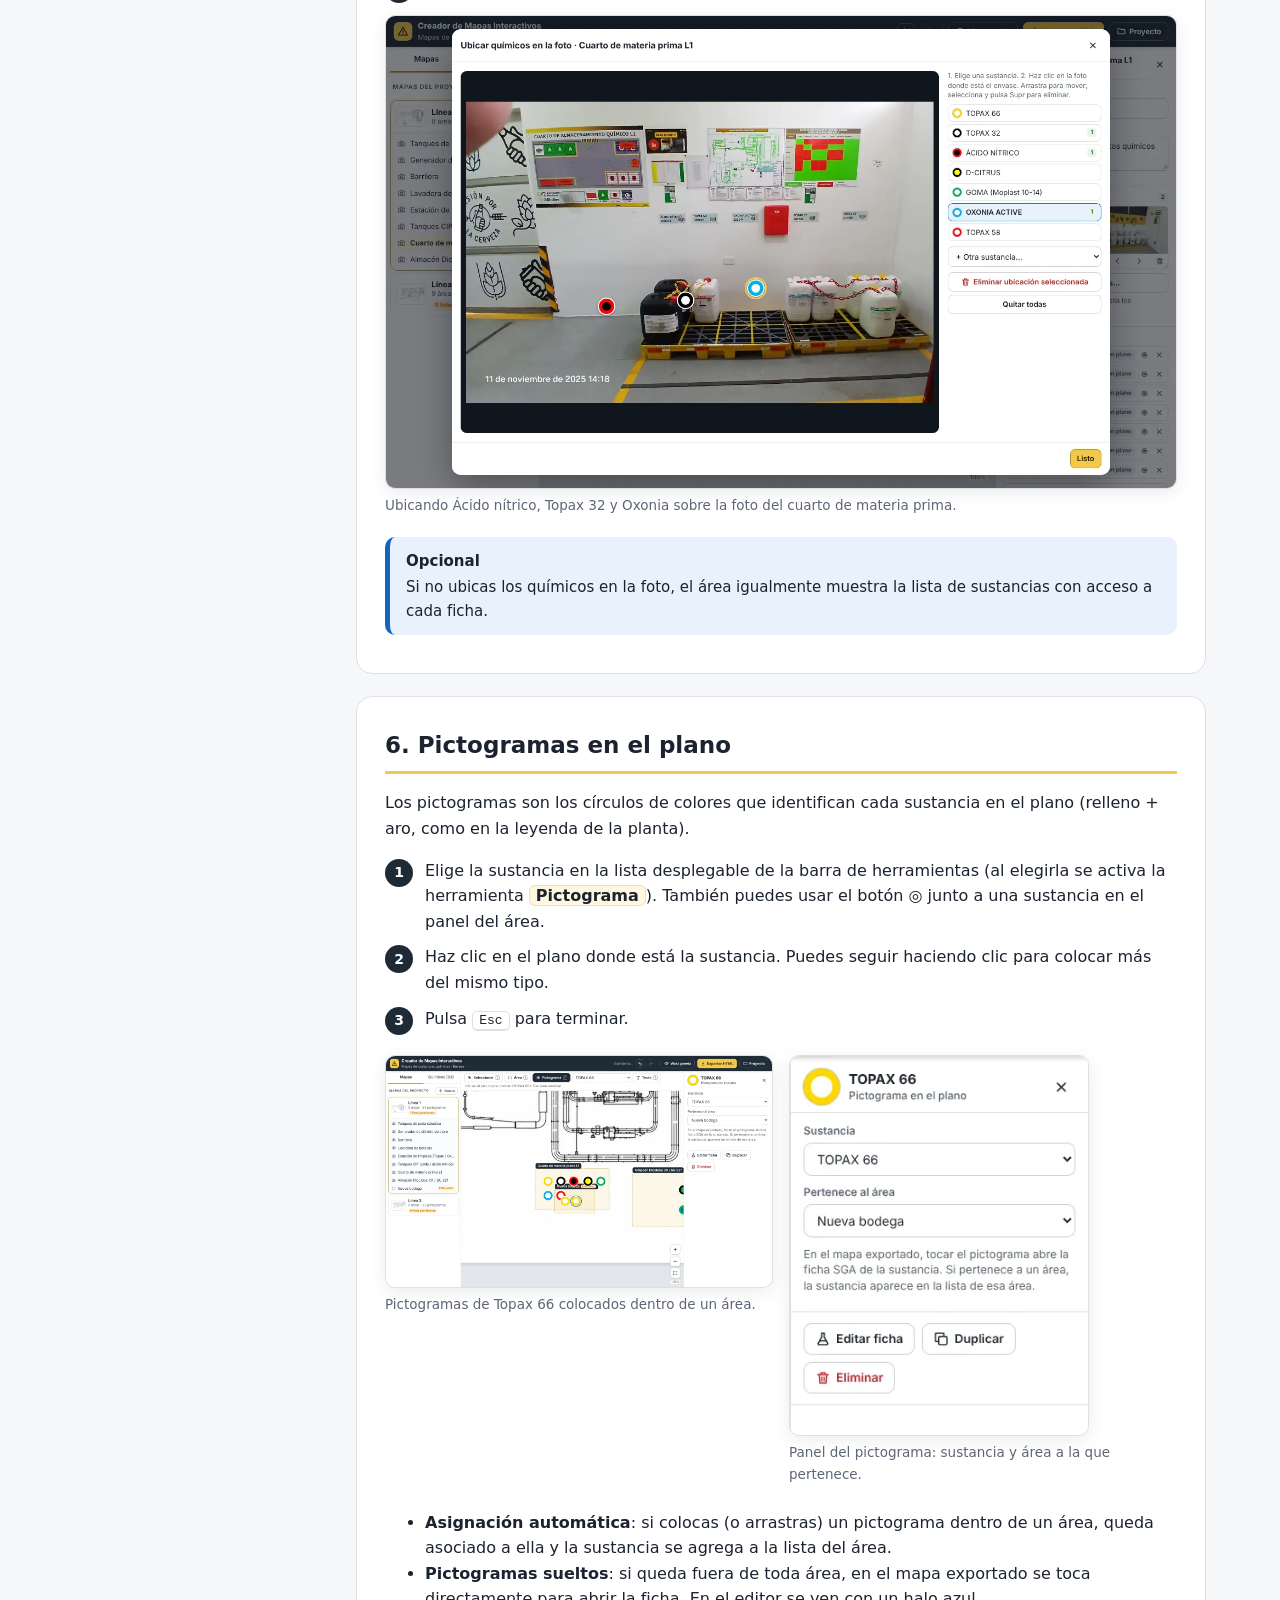
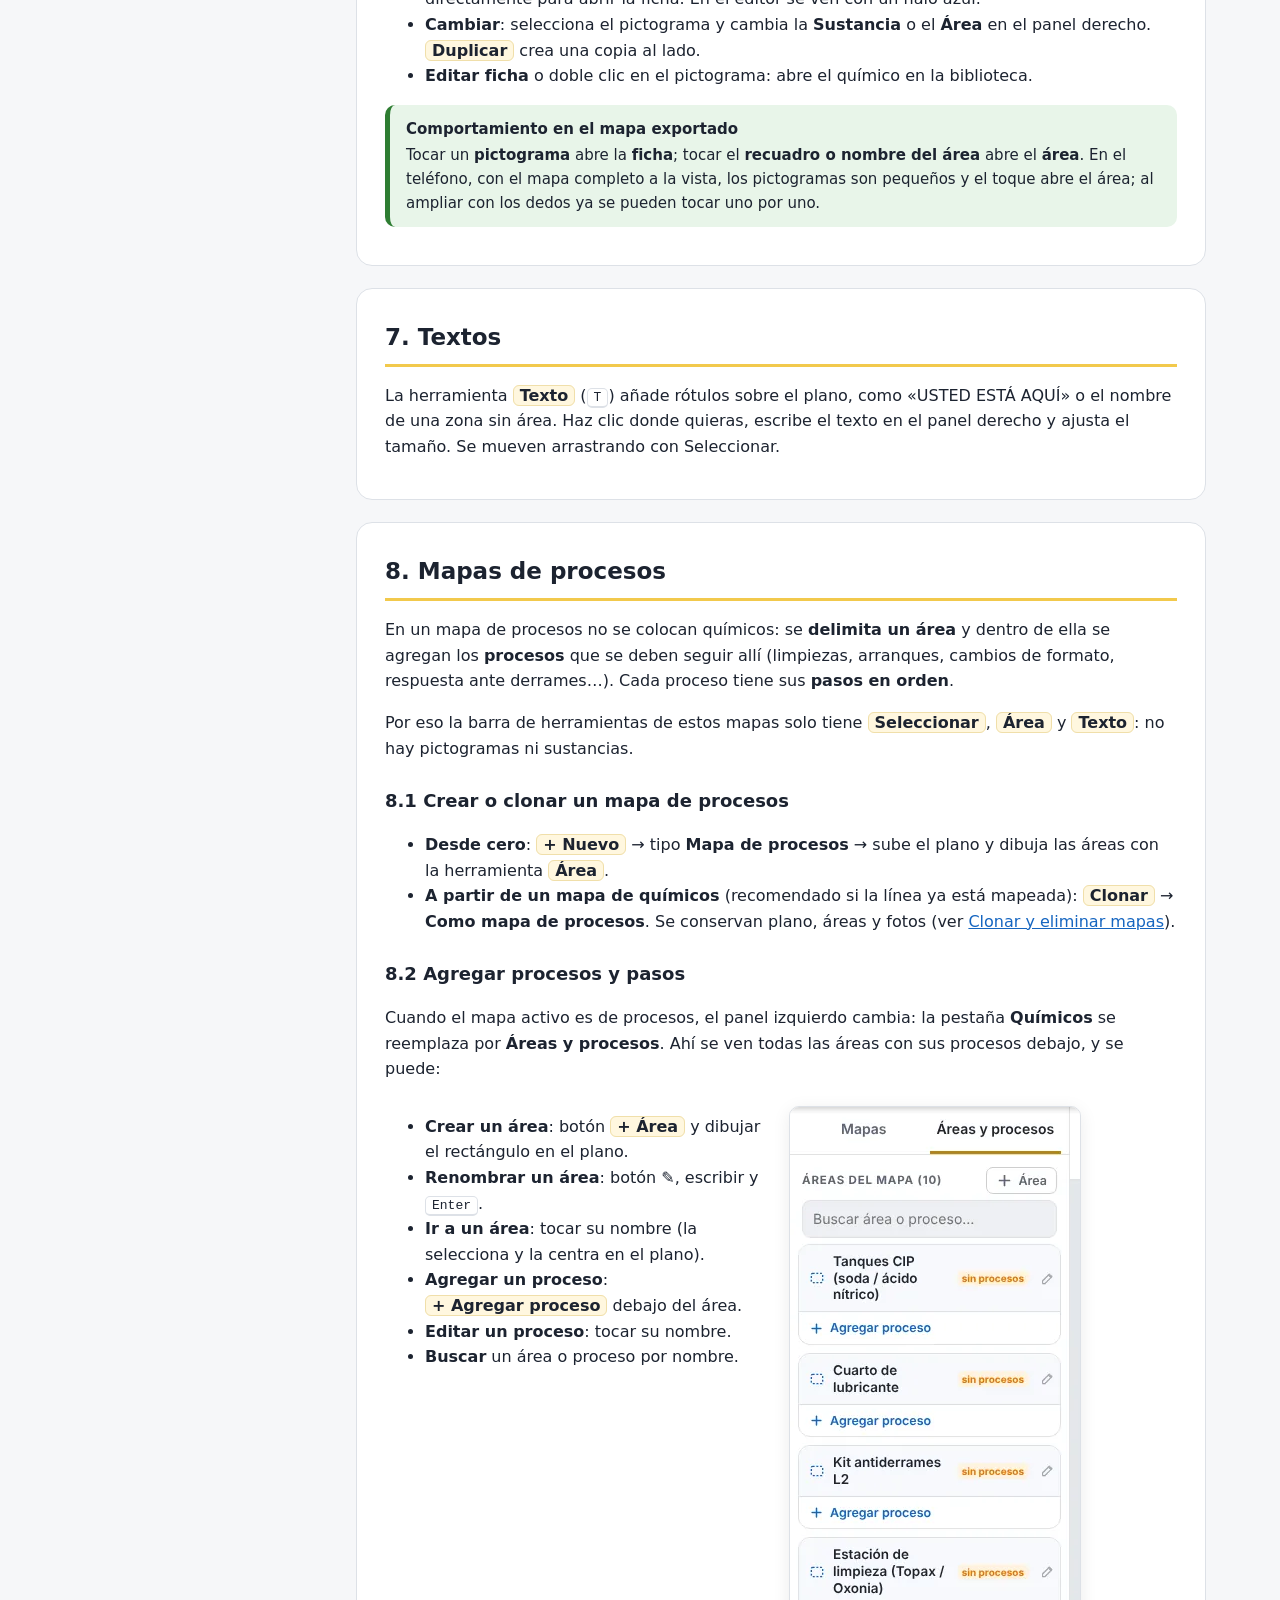
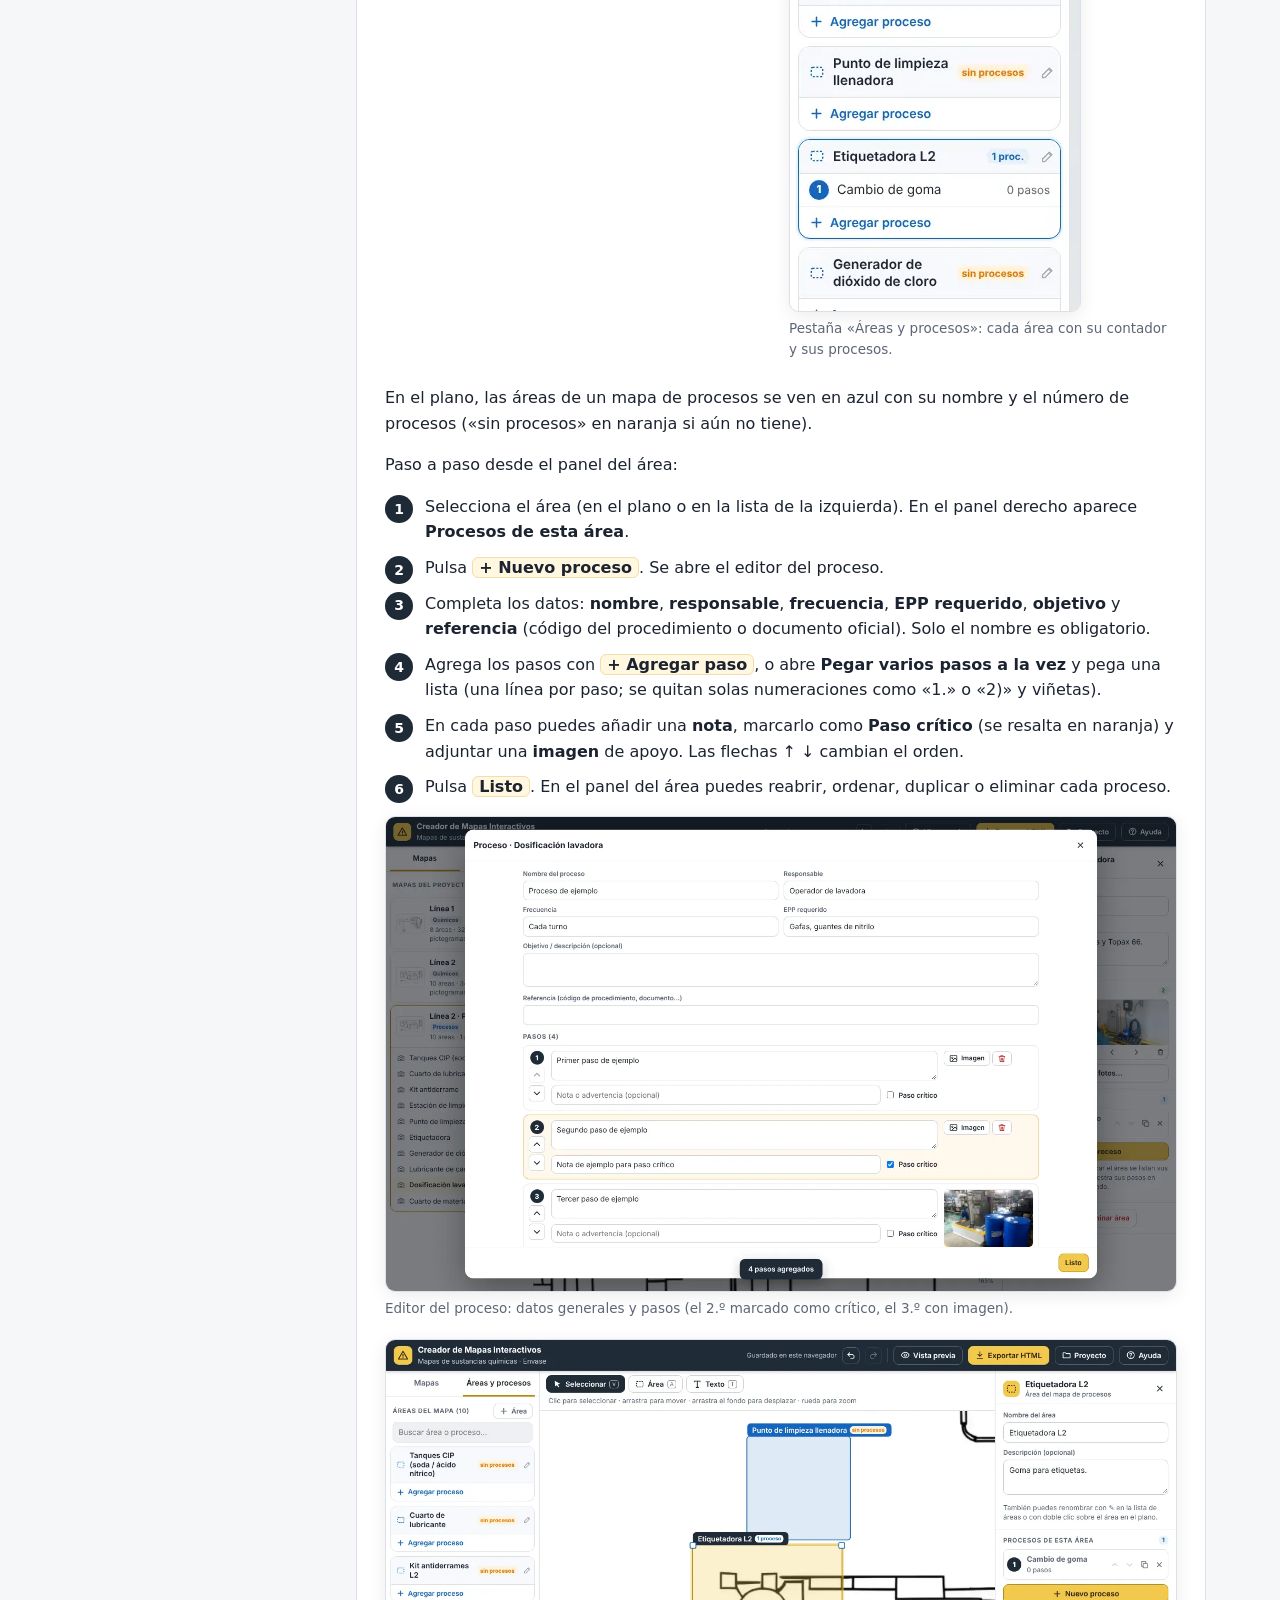
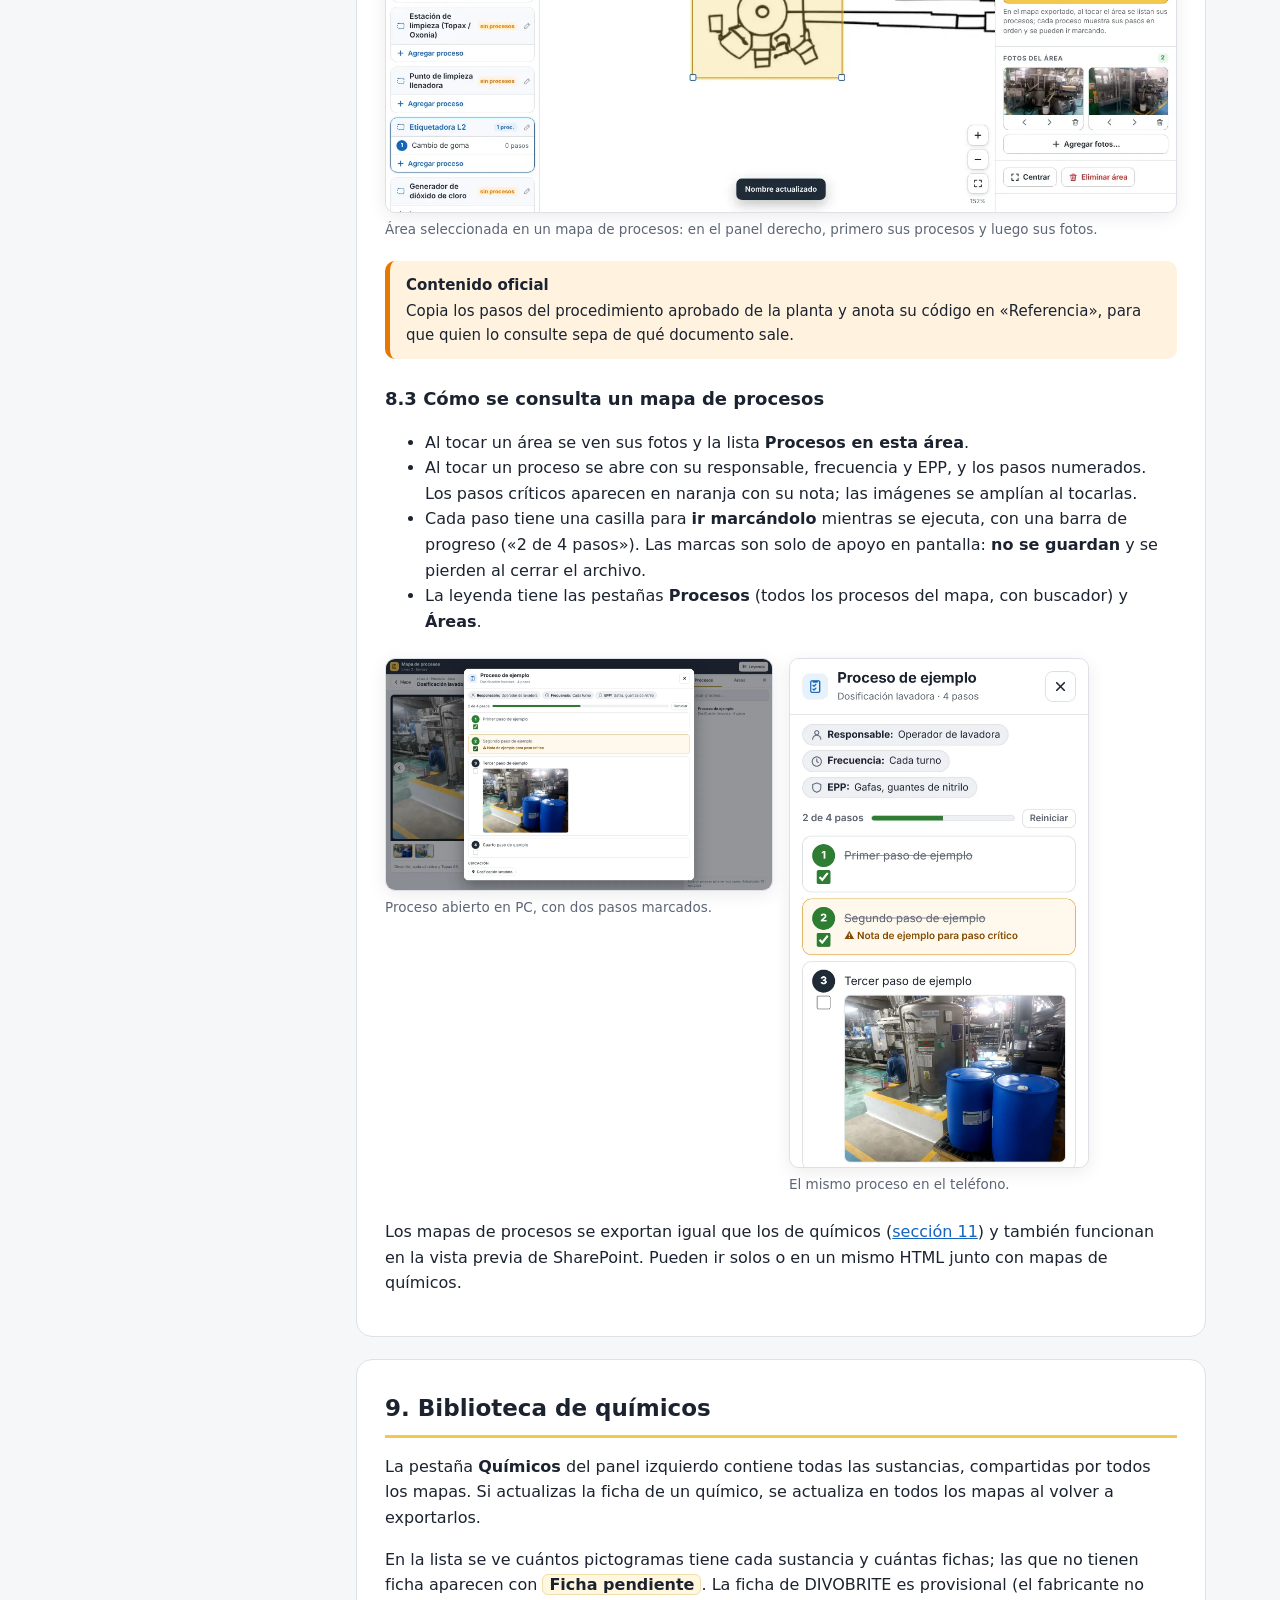
==== commit 54a7eb40: "Áreas con forma de círculo y por cuadrícula - Herramienta Área con selector de forma: rectángulo, cí" ====
--- a/manual/index.html
+++ b/manual/index.html
@@ -93,7 +93,7 @@
     <li><a href="#pantalla">La pantalla del editor</a></li>
     <li><a href="#mapas">Mapas y planos</a></li>
     <li><a href="#areas">Áreas</a>
-      <ol><li><a href="#area-crear">Crear y ajustar</a></li><li><a href="#area-fotos">Fotos</a></li><li><a href="#area-pines">Químicos en la foto</a></li></ol></li>
+      <ol><li><a href="#area-crear">Crear y ajustar</a></li><li><a href="#area-formas">Formas: rectángulo, círculo y cuadrícula</a></li><li><a href="#area-fotos">Fotos</a></li><li><a href="#area-pines">Químicos en la foto</a></li></ol></li>
     <li><a href="#pictogramas">Pictogramas en el plano</a></li>
     <li><a href="#textos">Textos</a></li>
     <li><a href="#procesos">Mapas de procesos</a>
@@ -226,6 +226,23 @@
 </ul>
 <figure><img src="img/ed-area.webp" alt="Área seleccionada en el editor" loading="lazy"><figcaption>Área «Cuarto de materia prima L1» seleccionada: contorno azul con esquinas para redimensionar.</figcaption></figure>
 
+<h3 id="area-formas">Formas: rectángulo, círculo y cuadrícula</h3>
+<p>Al elegir la herramienta <span class="ui">Área</span> aparece el selector de forma:</p>
+<table>
+  <tr><th>Forma</th><th>Cómo se dibuja</th></tr>
+  <tr><td><b>Rectángulo</b></td><td>Arrastra sobre el plano. Se ajusta con las esquinas.</td></tr>
+  <tr><td><b>Círculo</b></td><td>Arrastra para dibujar una elipse. Mantén <kbd>Mayús</kbd> para un círculo perfecto. Se ajusta con las esquinas.</td></tr>
+  <tr><td><b>Cuadrícula</b></td><td>Para formas irregulares (en L, en U, pasillos…). Aparece una cuadrícula sobre el plano y una barra azul con el <b>tamaño de celda</b> (ajustable con el deslizador). Arrastra para <b>pintar</b> celdas; si empiezas a arrastrar sobre una celda ya pintada, <b>borra</b>. Pulsa <span class="ui">Crear área</span> o <kbd>Enter</kbd> para terminar; <span class="ui">Limpiar</span> borra todo y <span class="ui">Cancelar</span> o <kbd>Esc</kbd> descarta.</td></tr>
+</table>
+<figure><img src="img/ed-cuadricula.webp" alt="Pintando un área en modo cuadrícula" loading="lazy"><figcaption>Modo cuadrícula: celdas pintadas en azul formando una L; arriba, el tamaño de celda y el botón «Crear área». A la izquierda se ve un área circular.</figcaption></figure>
+<ul>
+  <li><b>Cambiar la forma de un área existente</b>: selecciónala y, en el panel derecho, sección <b>Forma</b>, elige Rectángulo, Círculo o Cuadrícula. Al pasar a cuadrícula, el área se convierte en celdas con su forma actual.</li>
+  <li><b>Editar las celdas</b> de un área de cuadrícula: botón <span class="ui">Editar celdas</span>, pinta o borra y pulsa <span class="ui">Guardar forma</span>. Cambiar el tamaño de celda mientras editas conserva la forma lo mejor posible.</li>
+  <li>Un área de cuadrícula se mueve arrastrándola y queda alineada con la cuadrícula.</li>
+  <li>En el mapa exportado cada área se ve con su forma real y solo responde al tocar <b>dentro</b> de la figura. Los pictogramas se asocian al área solo si caen dentro de ella.</li>
+</ul>
+<figure class="half"><img src="img/vi-formas.webp" alt="Áreas circular y en L en el mapa exportado" loading="lazy"><figcaption>En el mapa exportado: un área circular y otra en forma de L.</figcaption></figure>
+
 <h3 id="area-fotos">5.2 Fotos del área</h3>
 <div class="duo">
 <div>
@@ -508,7 +525,9 @@
   <tr><td><kbd>A</kbd></td><td>Herramienta Área</td></tr>
   <tr><td><kbd>P</kbd></td><td>Herramienta Pictograma (solo en mapas de químicos)</td></tr>
   <tr><td><kbd>T</kbd></td><td>Herramienta Texto</td></tr>
-  <tr><td><kbd>Esc</kbd></td><td>Volver a Seleccionar / quitar la selección / cerrar diálogos</td></tr>
+  <tr><td><kbd>Esc</kbd></td><td>Volver a Seleccionar / quitar la selección / cerrar diálogos / descartar las celdas pintadas</td></tr>
+  <tr><td><kbd>Enter</kbd></td><td>En modo cuadrícula: crear el área o guardar la forma</td></tr>
+  <tr><td><kbd>Mayús</kbd> + arrastrar</td><td>Con la forma Círculo: círculo perfecto</td></tr>
   <tr><td><kbd>Supr</kbd> o <kbd>Retroceso</kbd></td><td>Eliminar lo seleccionado</td></tr>
   <tr><td><kbd>Ctrl</kbd>+<kbd>Z</kbd></td><td>Deshacer</td></tr>
   <tr><td><kbd>Ctrl</kbd>+<kbd>Y</kbd> o <kbd>Ctrl</kbd>+<kbd>Mayús</kbd>+<kbd>Z</kbd></td><td>Rehacer</td></tr>
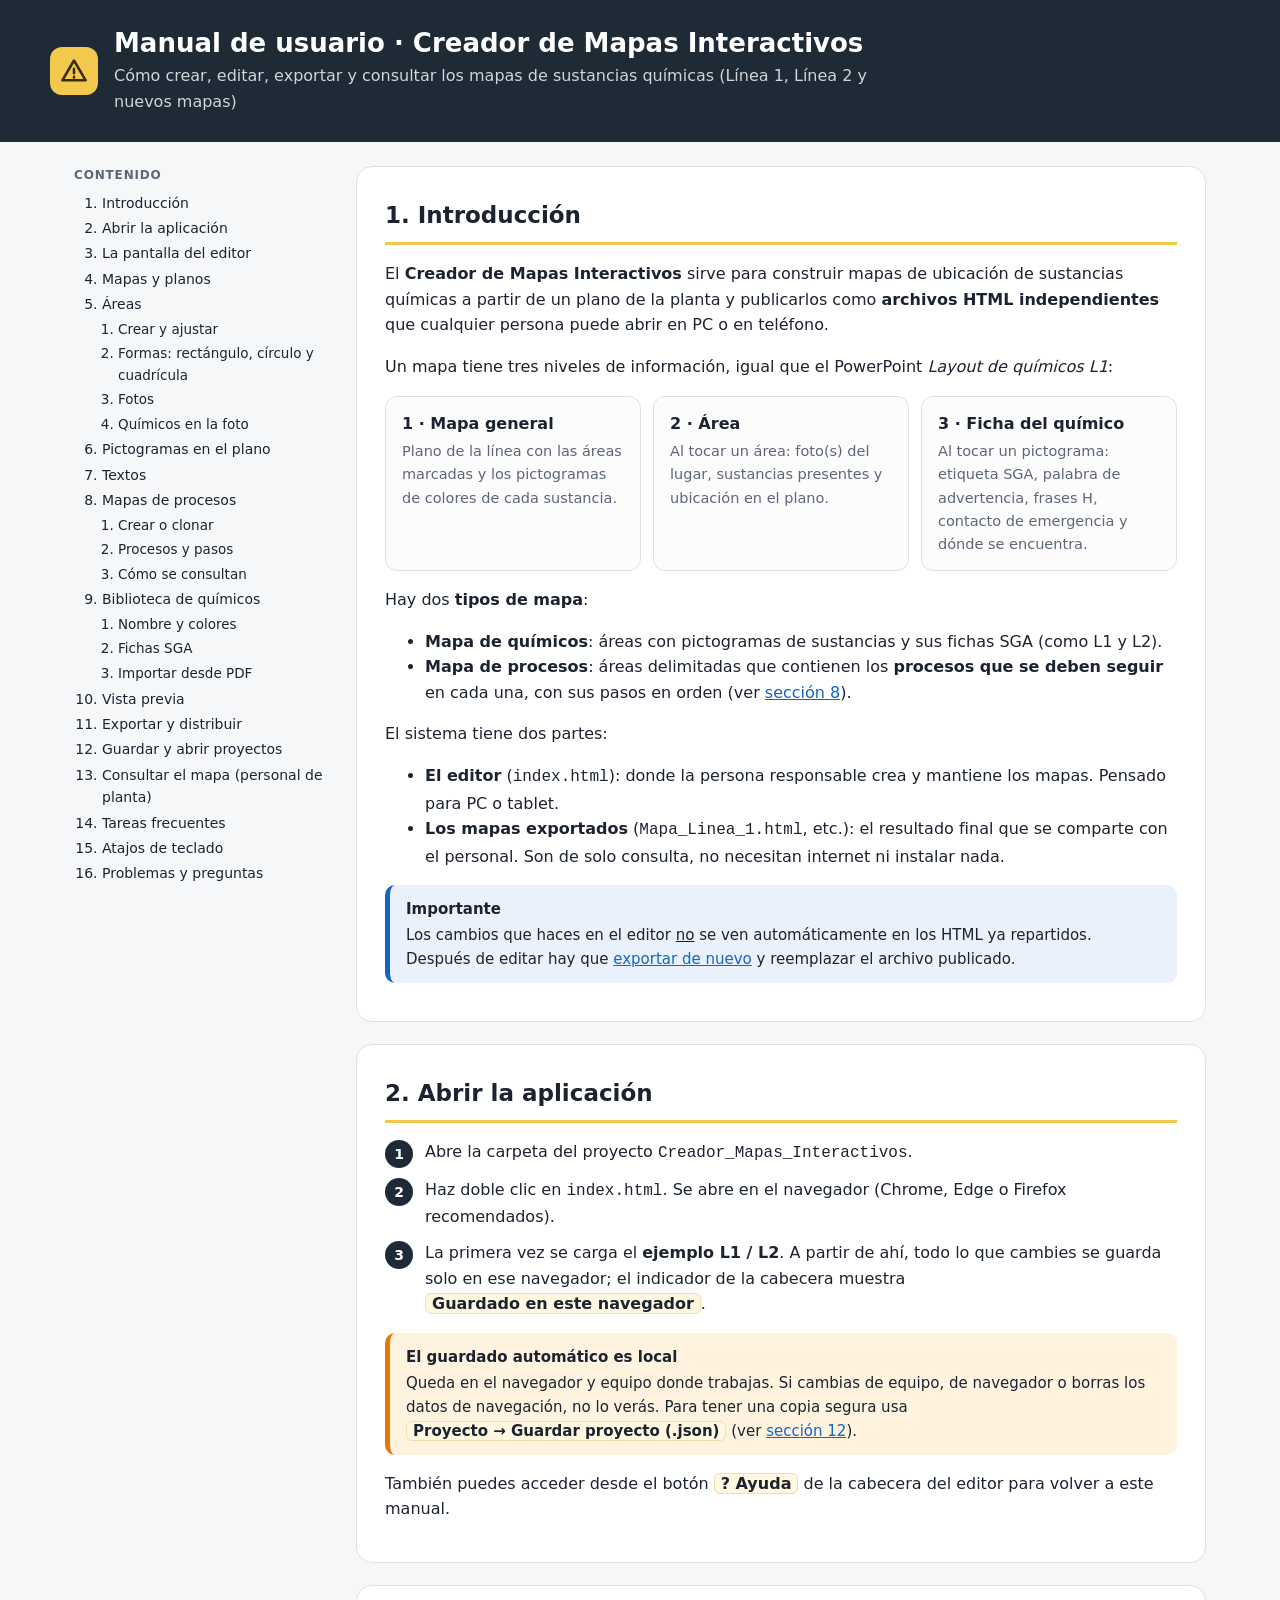
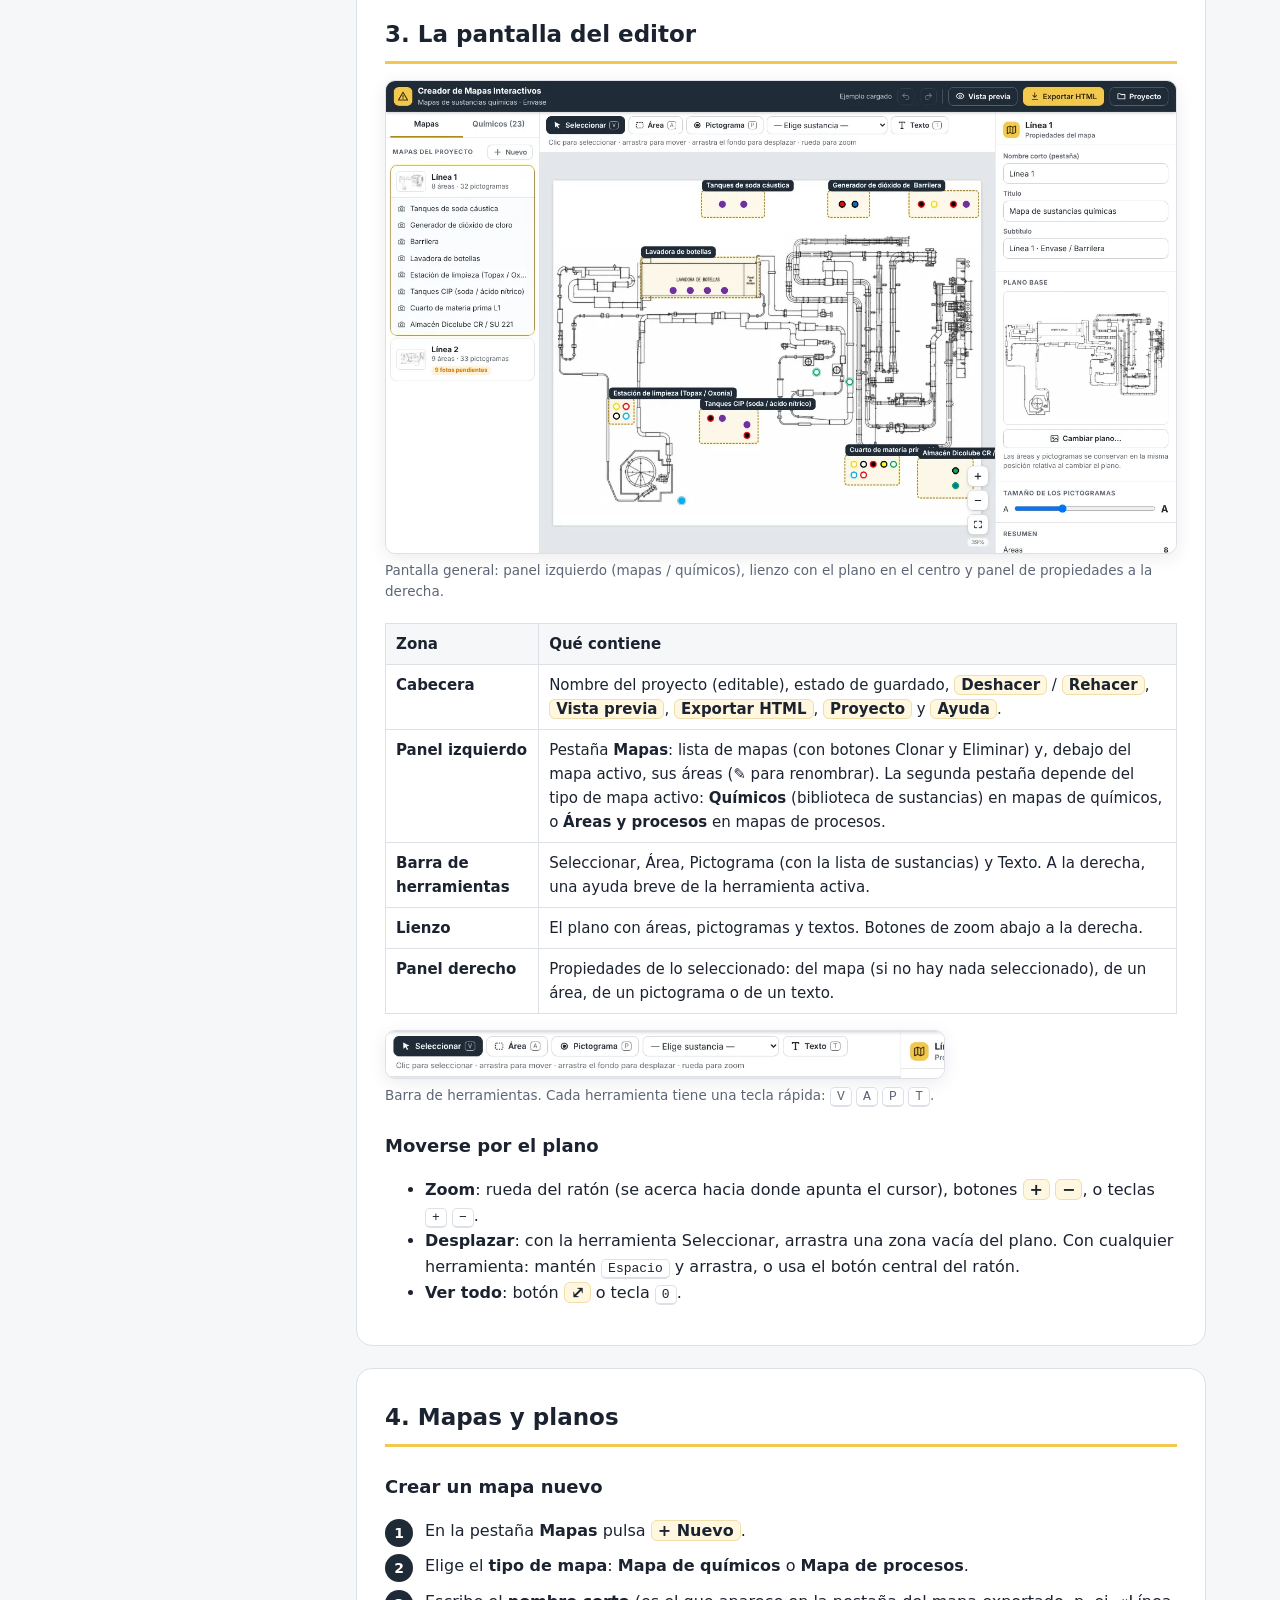
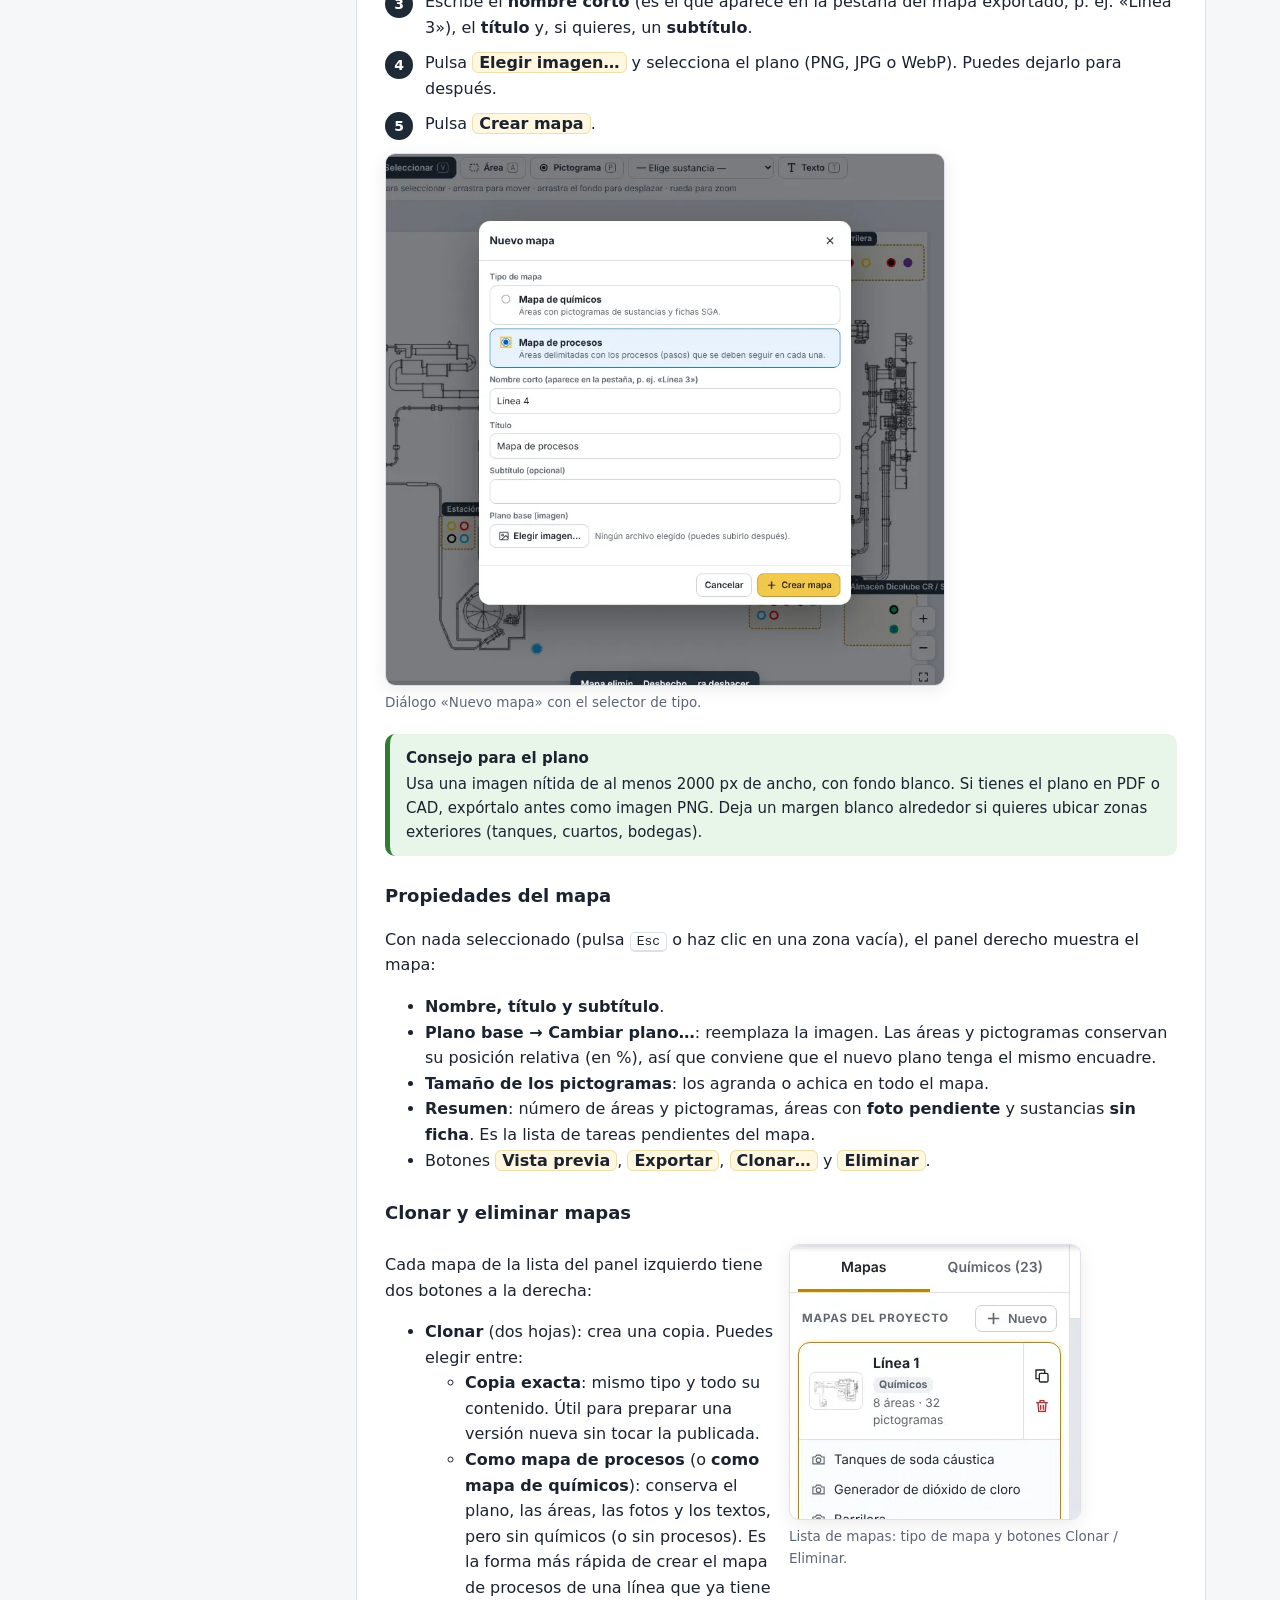
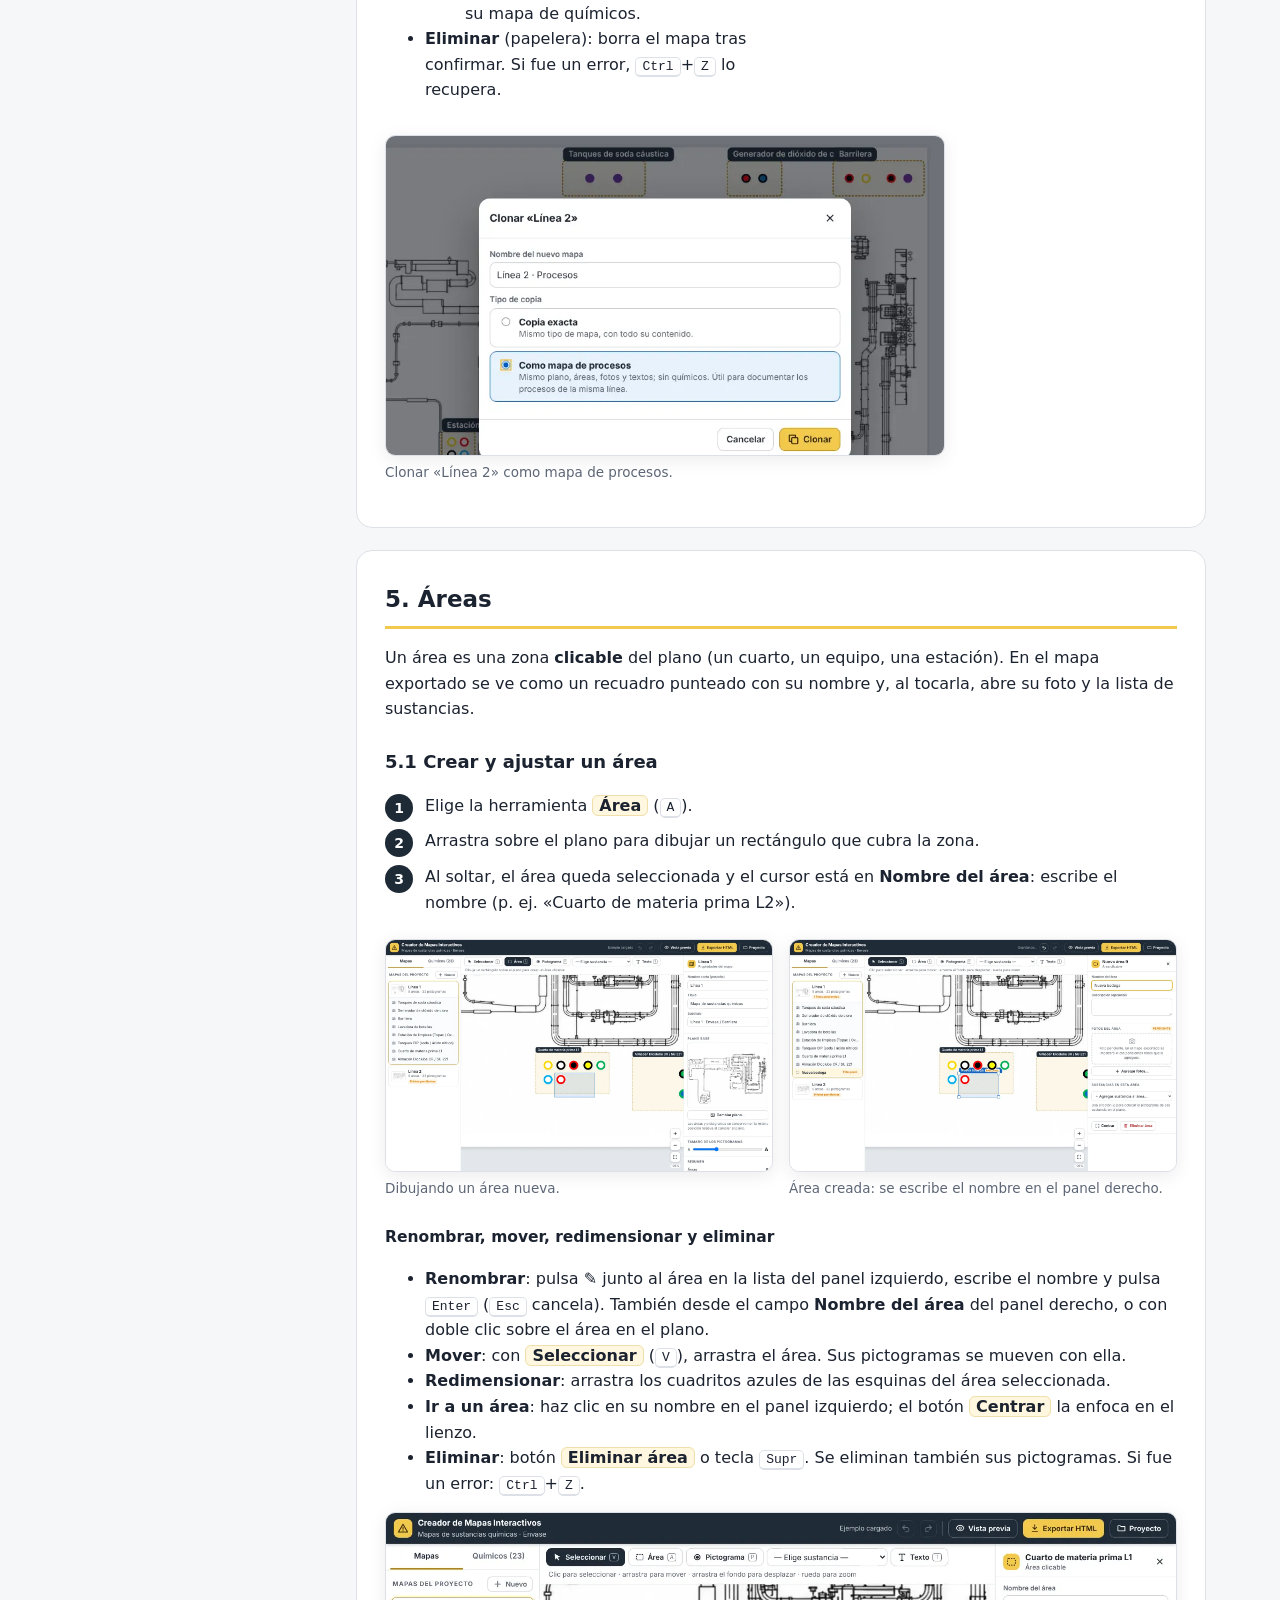
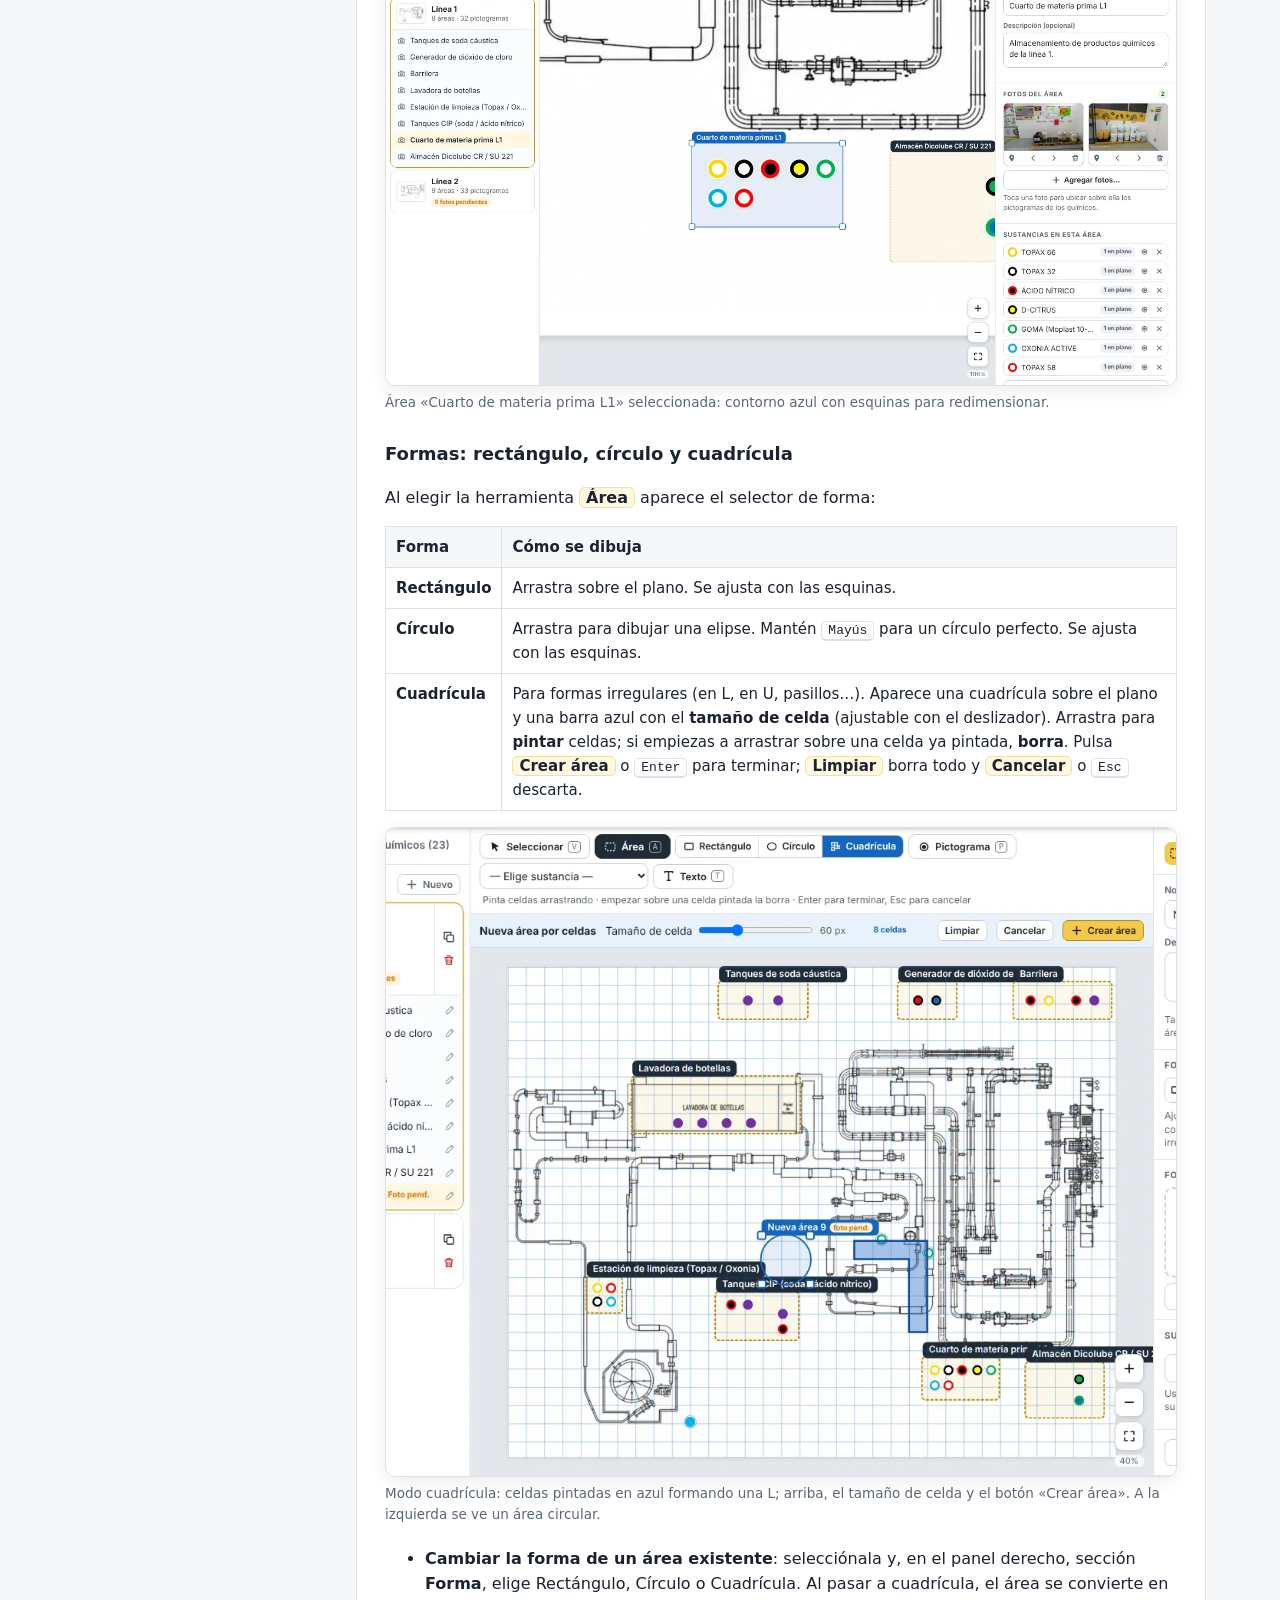
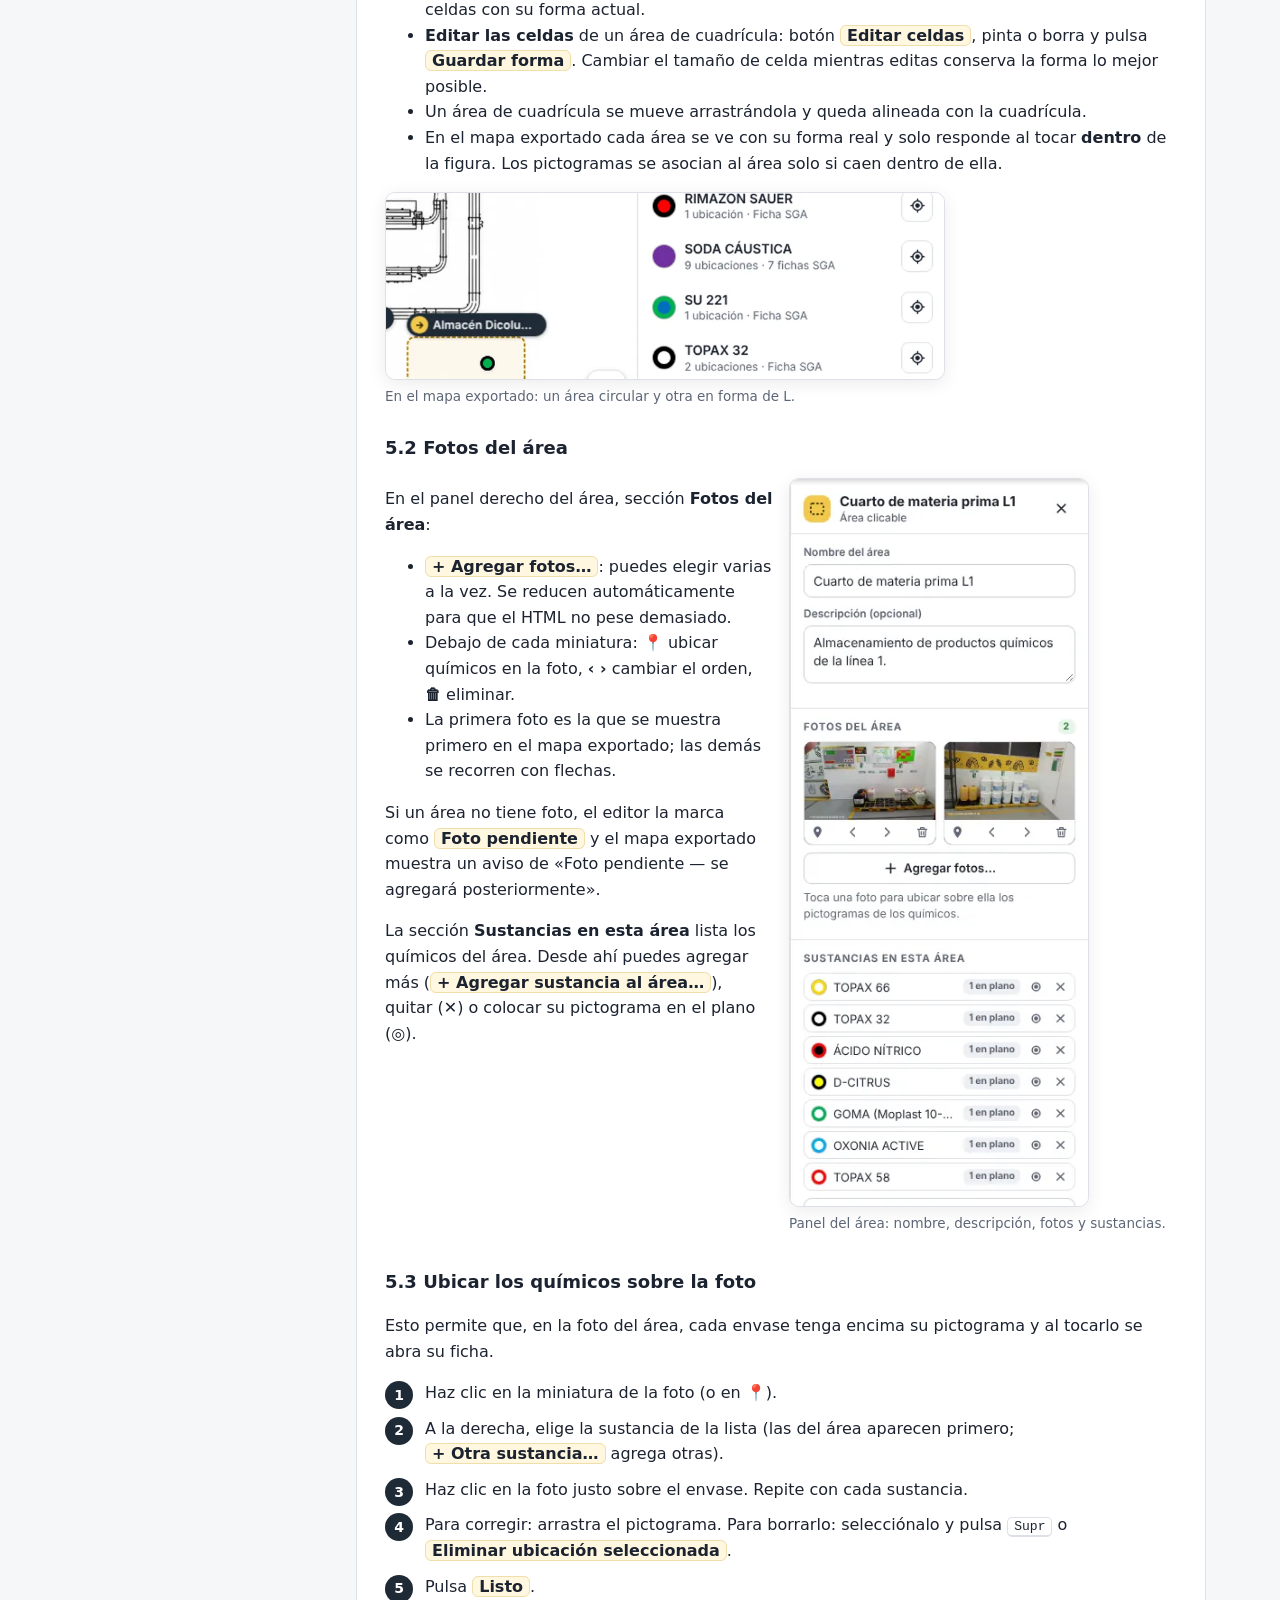
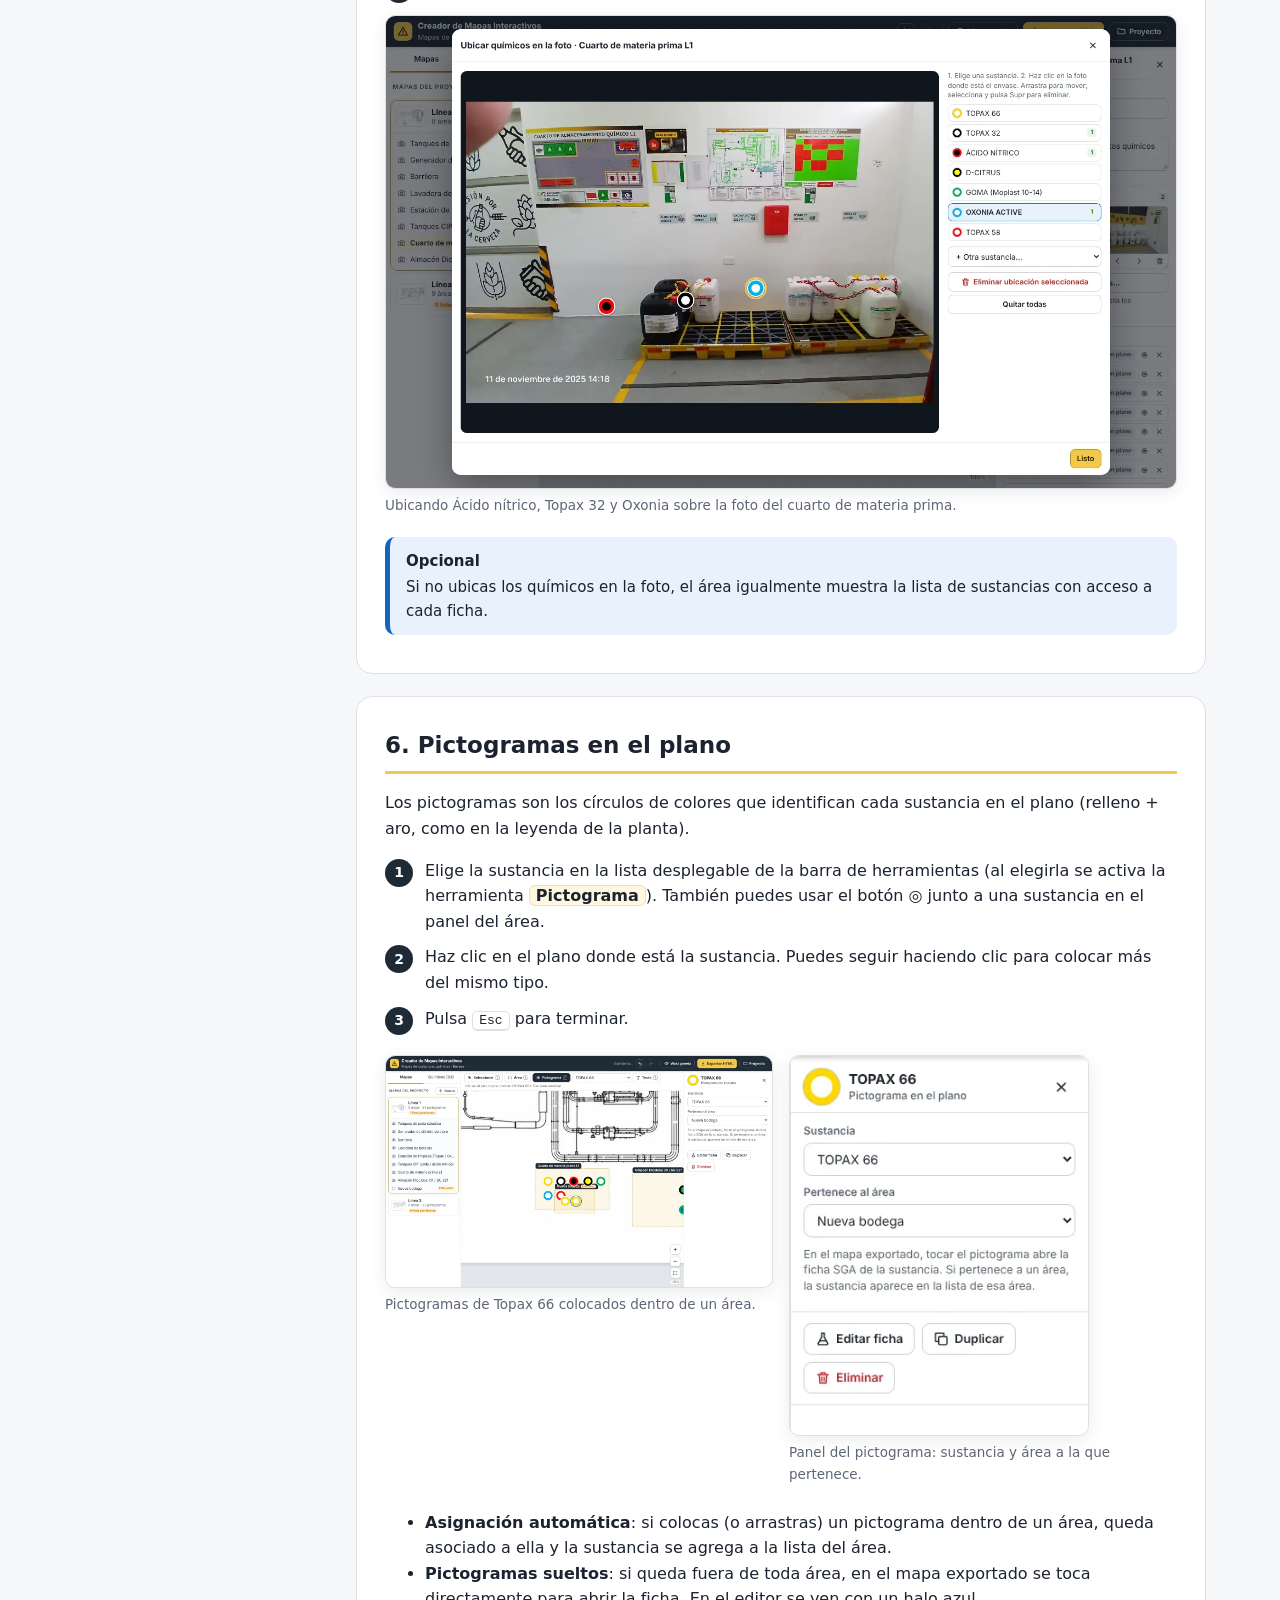
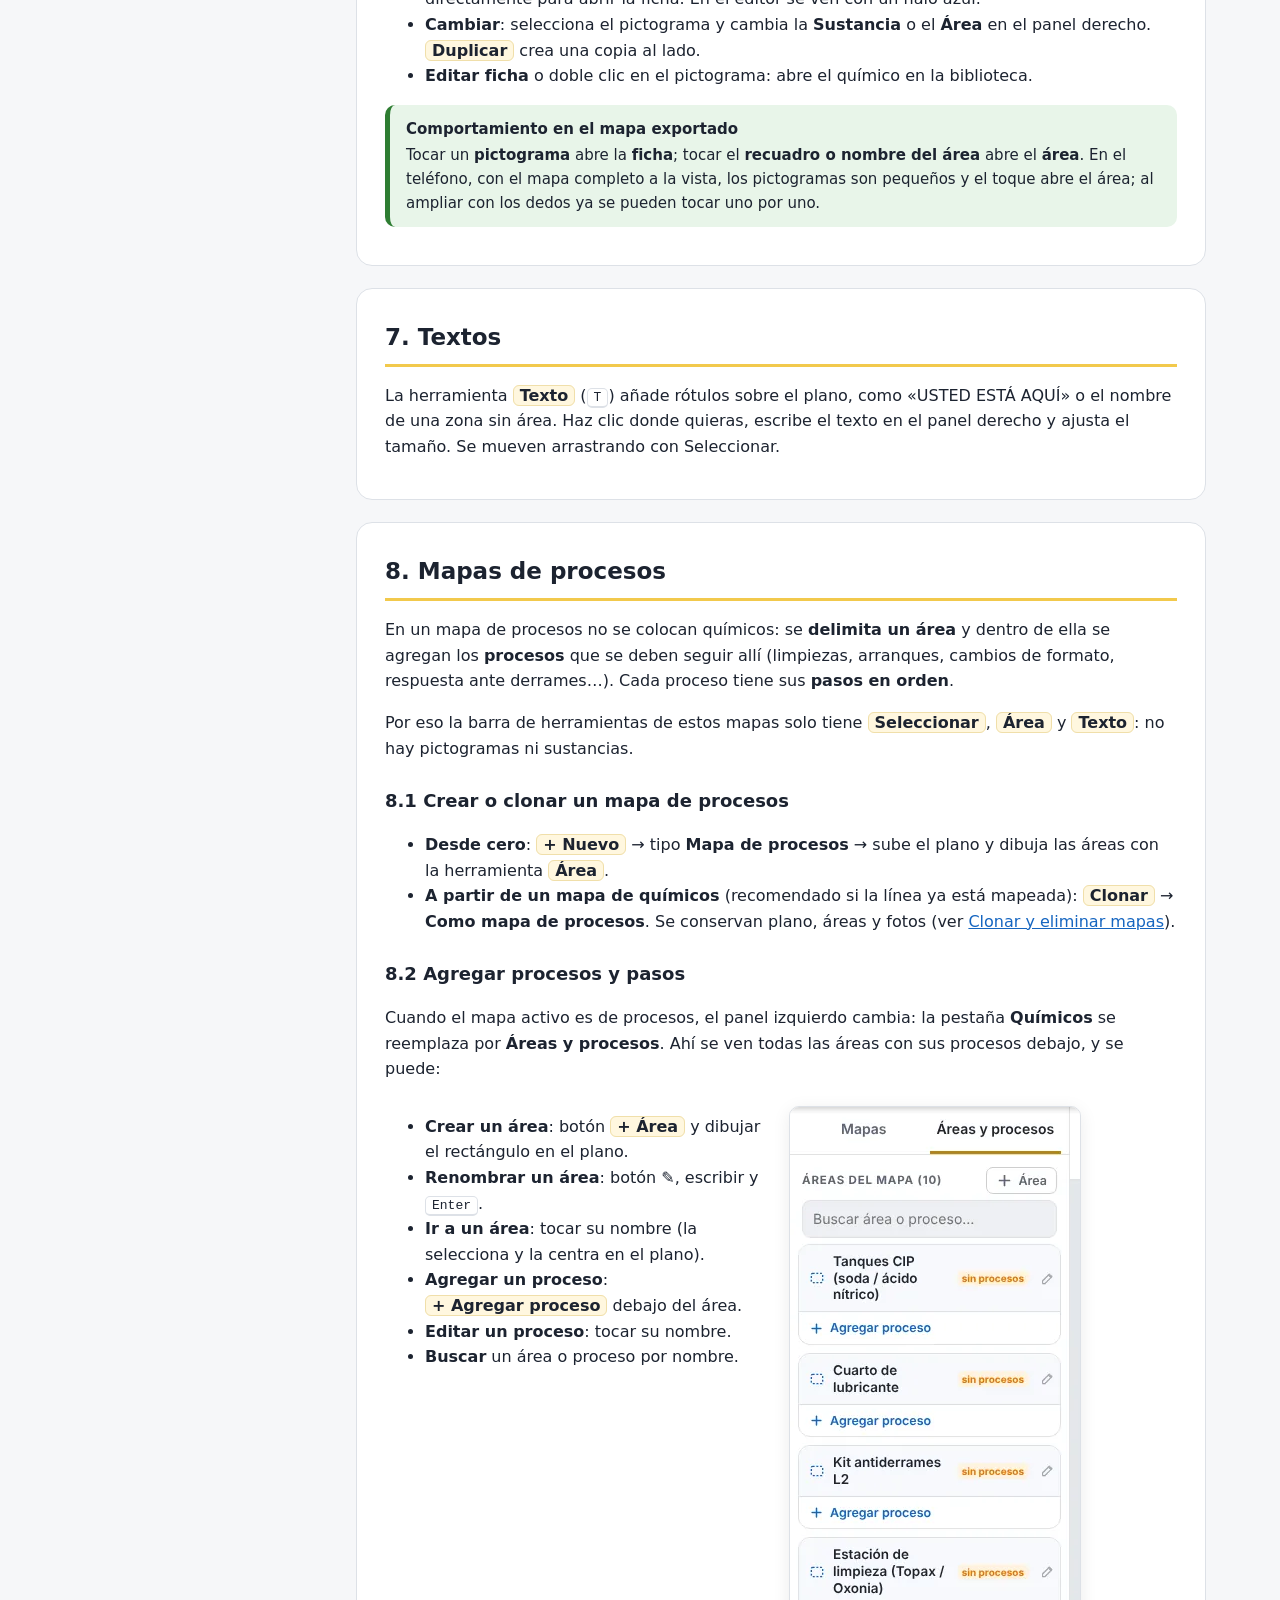
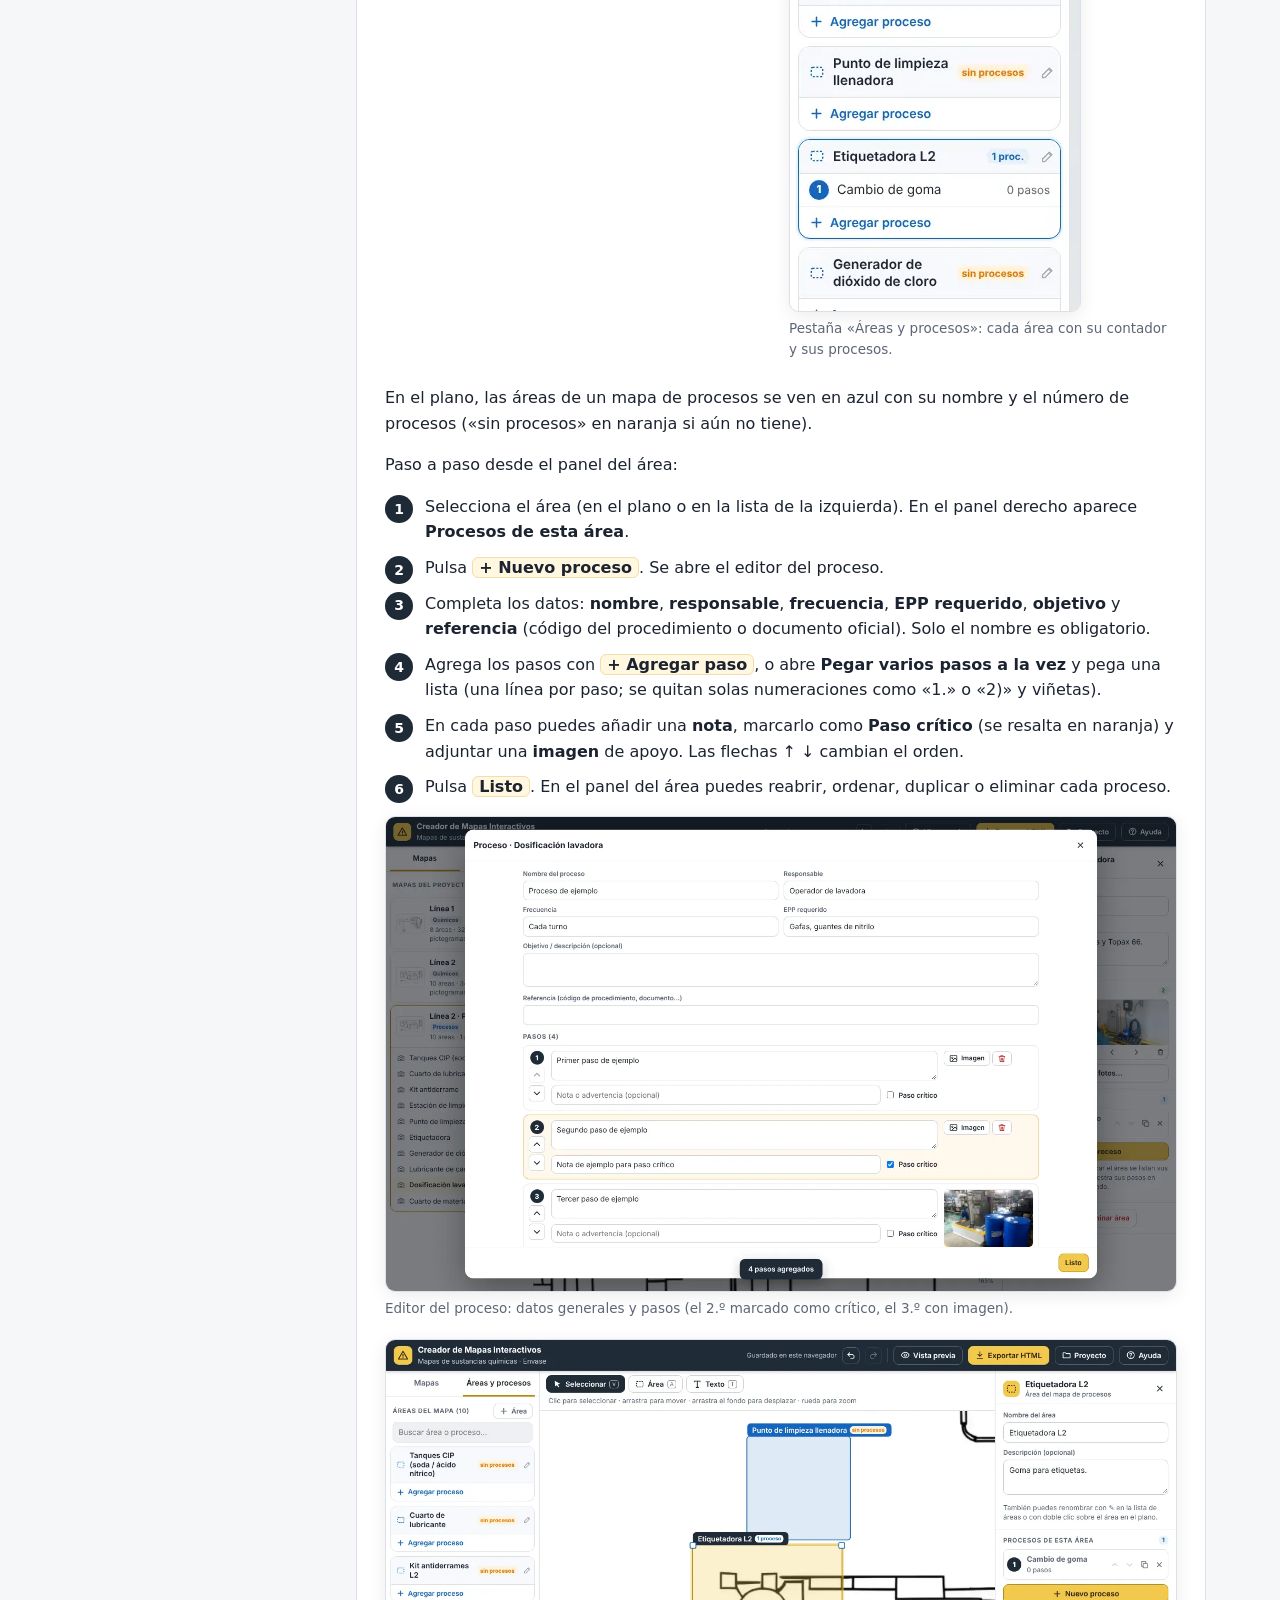
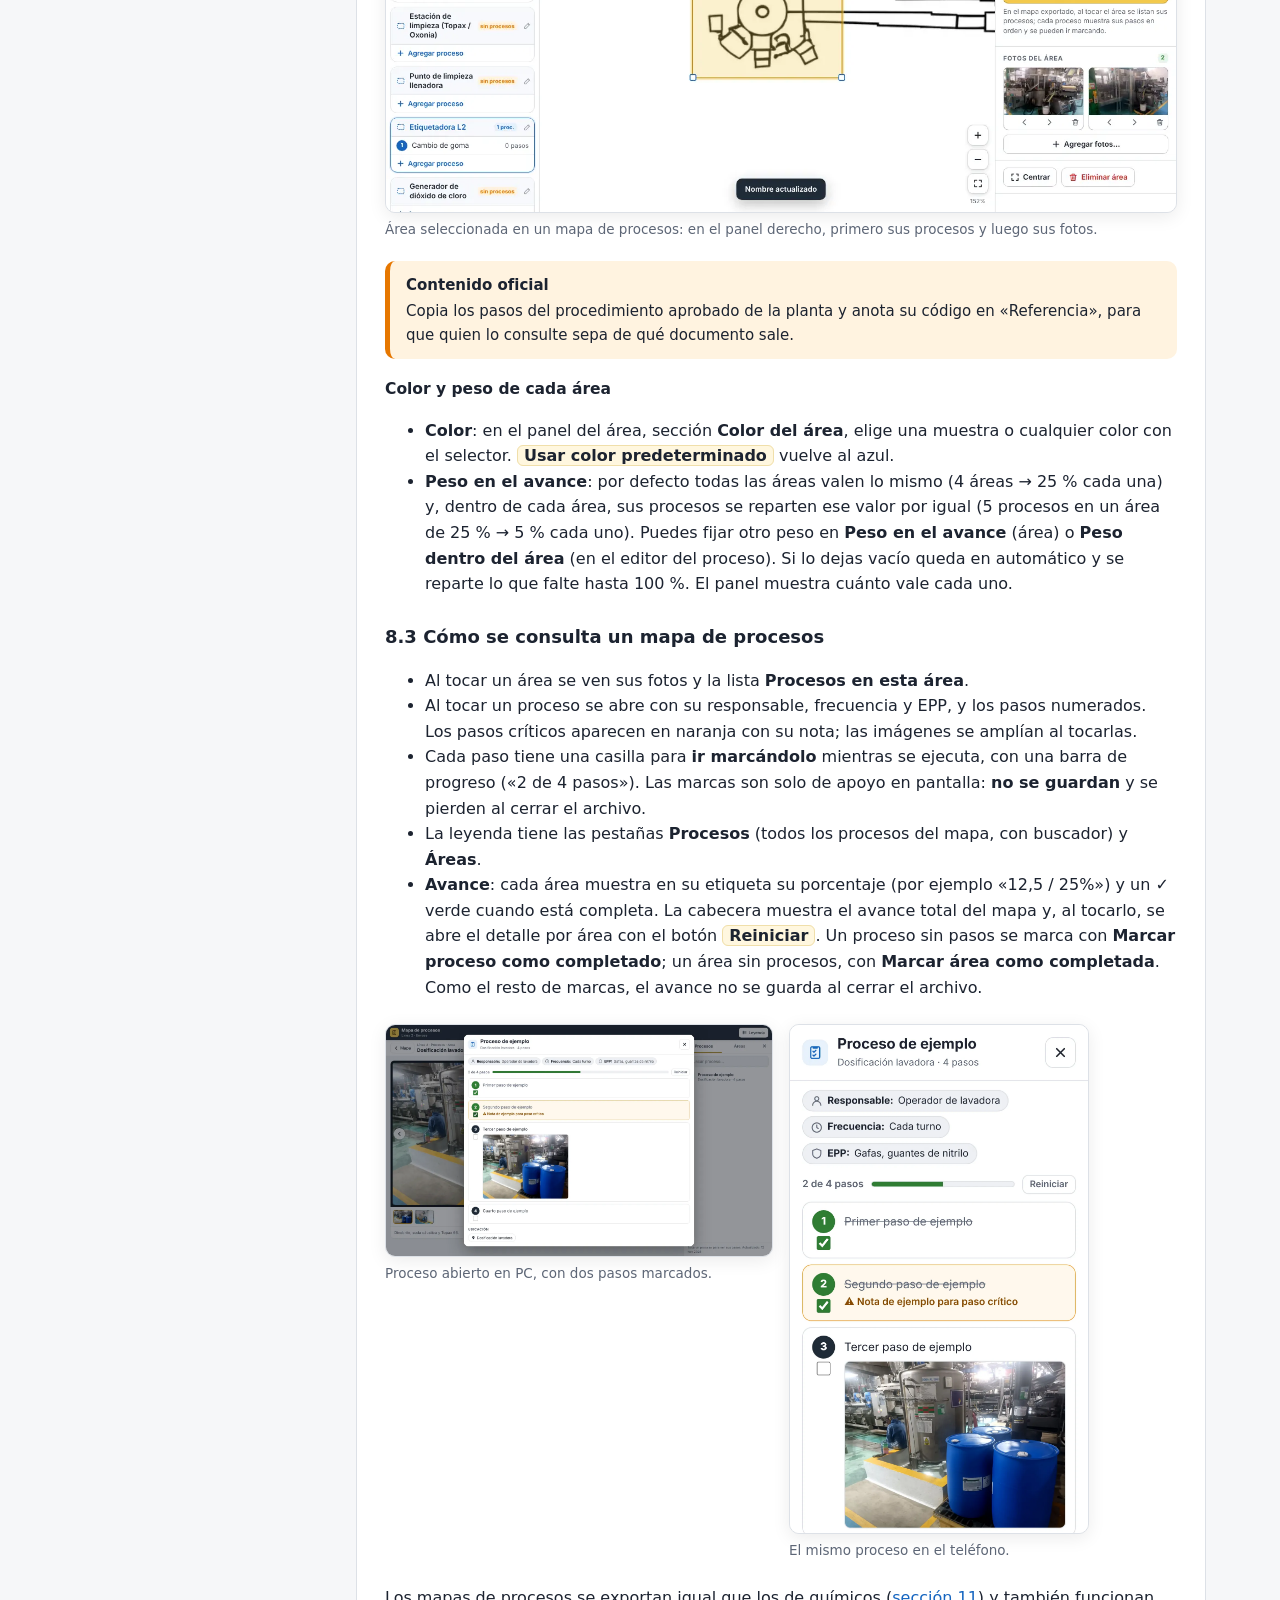
==== commit f7b20c83: "Mapas de procesos: color por área y avance con porcentajes - Editor: color propio para cada área (mu" ====
--- a/manual/index.html
+++ b/manual/index.html
@@ -335,12 +335,18 @@
 <figure><img src="img/ed-area-procesos.webp" alt="Panel de un área con procesos" loading="lazy"><figcaption>Área seleccionada en un mapa de procesos: en el panel derecho, primero sus procesos y luego sus fotos.</figcaption></figure>
 <div class="warn"><b>Contenido oficial</b>Copia los pasos del procedimiento aprobado de la planta y anota su código en «Referencia», para que quien lo consulte sepa de qué documento sale.</div>
 
+<h4>Color y peso de cada área</h4>
+<ul>
+  <li><b>Color</b>: en el panel del área, sección <b>Color del área</b>, elige una muestra o cualquier color con el selector. <span class="ui">Usar color predeterminado</span> vuelve al azul.</li>
+  <li><b>Peso en el avance</b>: por defecto todas las áreas valen lo mismo (4 áreas → 25 % cada una) y, dentro de cada área, sus procesos se reparten ese valor por igual (5 procesos en un área de 25 % → 5 % cada uno). Puedes fijar otro peso en <b>Peso en el avance</b> (área) o <b>Peso dentro del área</b> (en el editor del proceso). Si lo dejas vacío queda en automático y se reparte lo que falte hasta 100 %. El panel muestra cuánto vale cada uno.</li>
+</ul>
 <h3 id="pr-ver">8.3 Cómo se consulta un mapa de procesos</h3>
 <ul>
   <li>Al tocar un área se ven sus fotos y la lista <b>Procesos en esta área</b>.</li>
   <li>Al tocar un proceso se abre con su responsable, frecuencia y EPP, y los pasos numerados. Los pasos críticos aparecen en naranja con su nota; las imágenes se amplían al tocarlas.</li>
   <li>Cada paso tiene una casilla para <b>ir marcándolo</b> mientras se ejecuta, con una barra de progreso («2 de 4 pasos»). Las marcas son solo de apoyo en pantalla: <b>no se guardan</b> y se pierden al cerrar el archivo.</li>
   <li>La leyenda tiene las pestañas <b>Procesos</b> (todos los procesos del mapa, con buscador) y <b>Áreas</b>.</li>
+  <li><b>Avance</b>: cada área muestra en su etiqueta su porcentaje (por ejemplo «12,5 / 25%») y un <b>✓</b> verde cuando está completa. La cabecera muestra el avance total del mapa y, al tocarlo, se abre el detalle por área con el botón <span class="ui">Reiniciar</span>. Un proceso sin pasos se marca con <b>Marcar proceso como completado</b>; un área sin procesos, con <b>Marcar área como completada</b>. Como el resto de marcas, el avance no se guarda al cerrar el archivo.</li>
 </ul>
 <div class="duo">
 <figure><img src="img/vi-proceso.webp" alt="Proceso abierto en PC" loading="lazy"><figcaption>Proceso abierto en PC, con dos pasos marcados.</figcaption></figure>
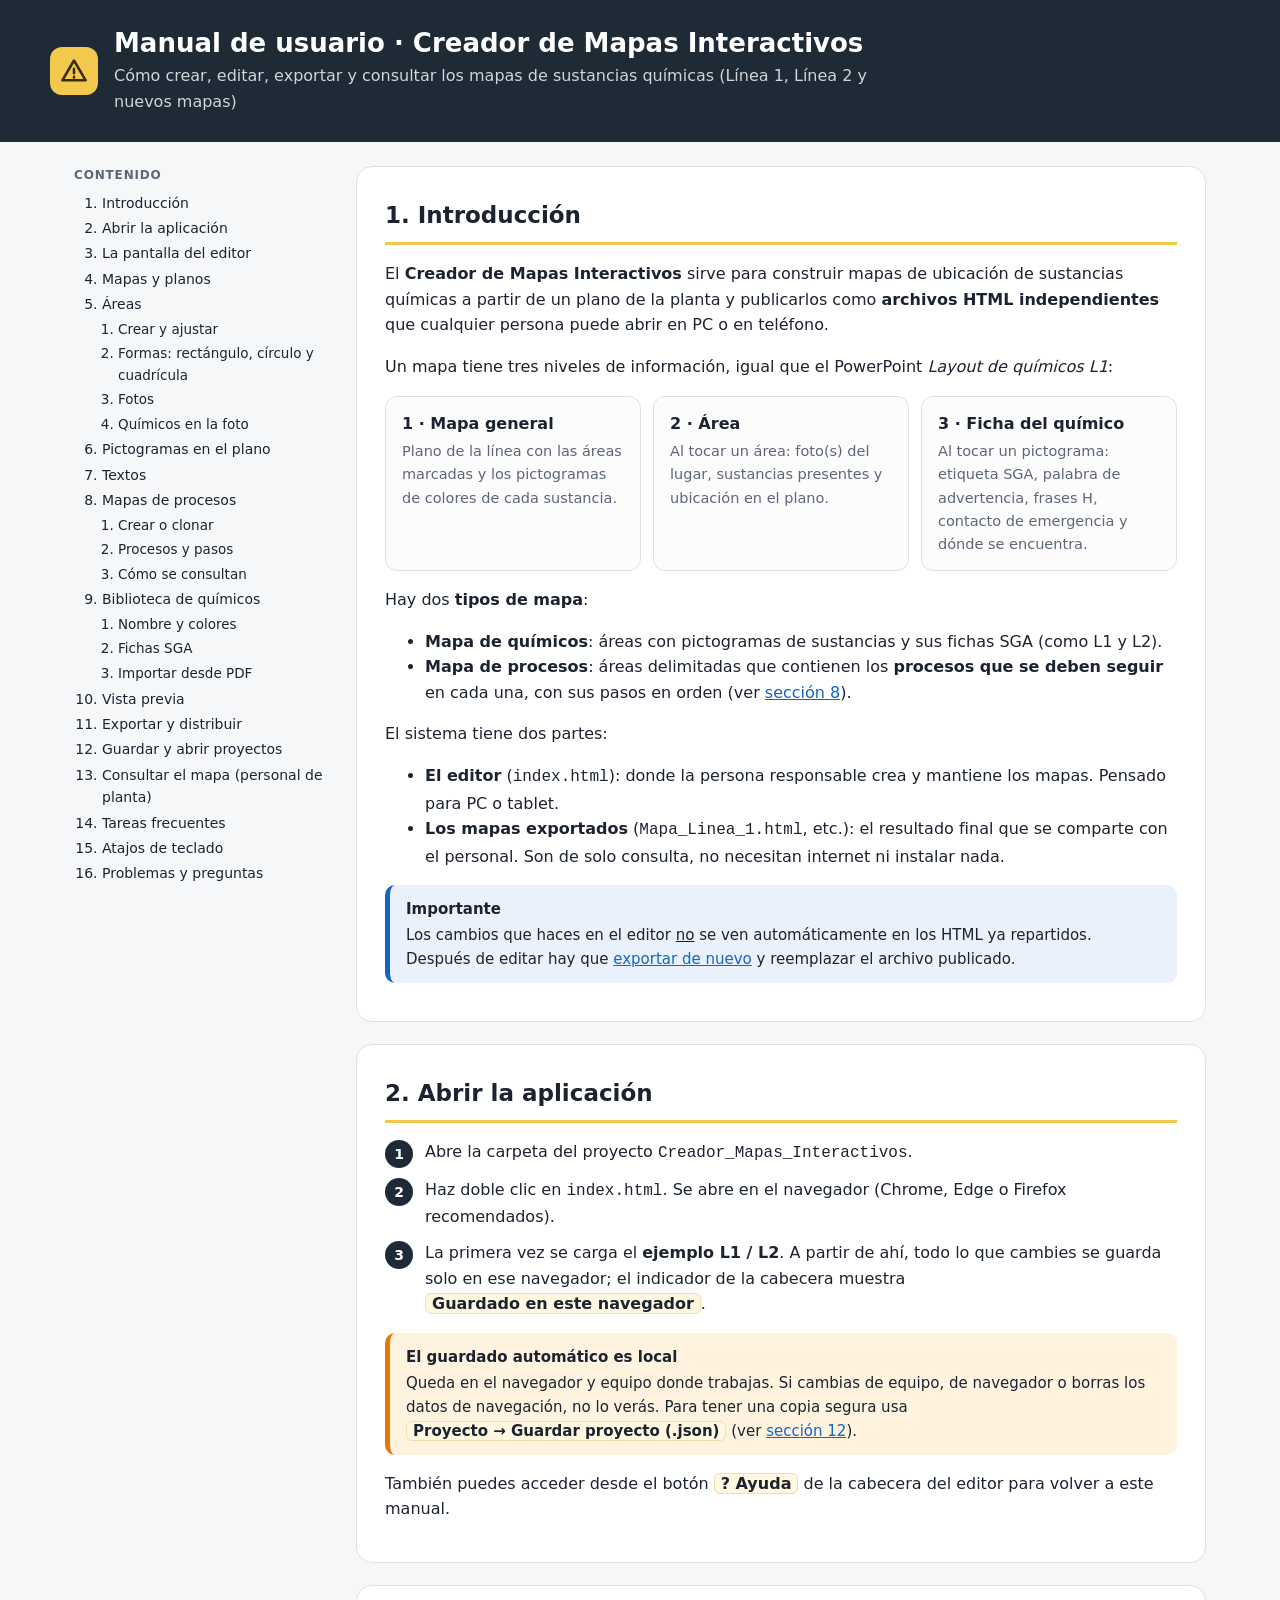
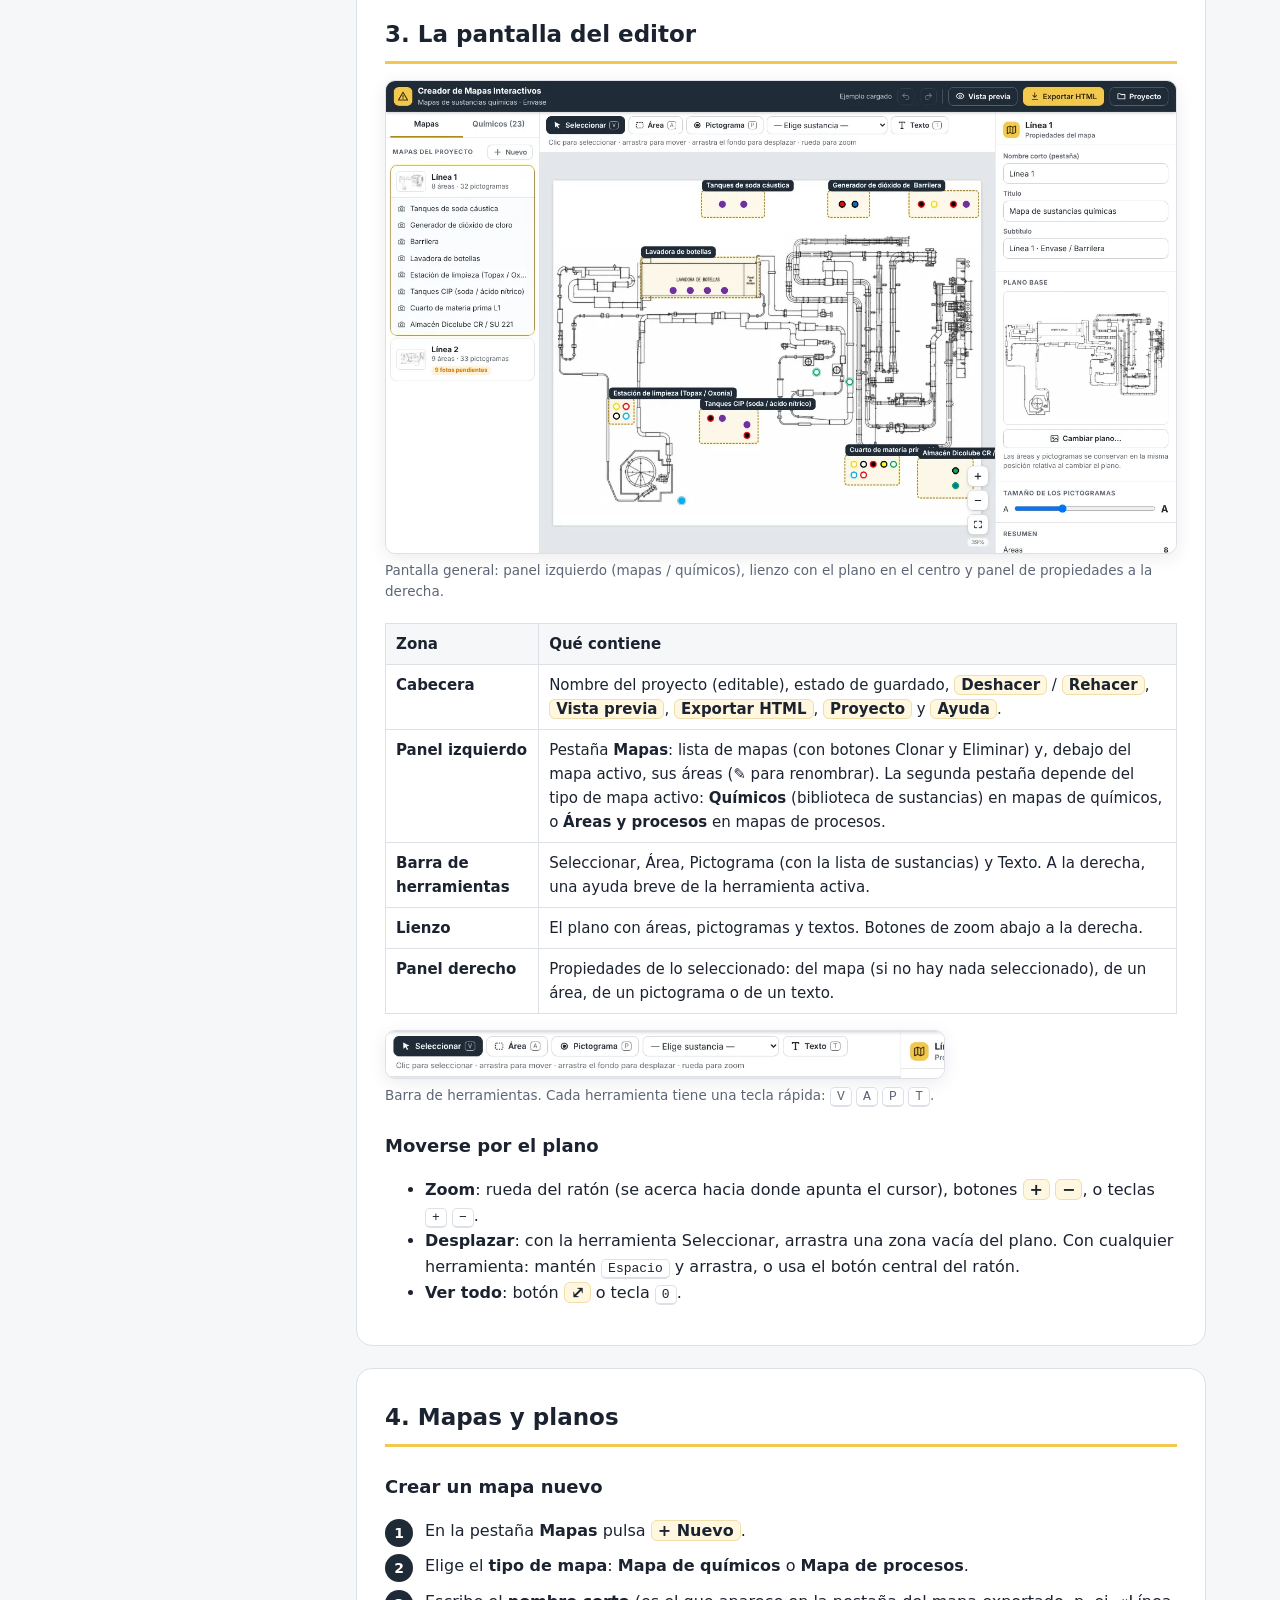
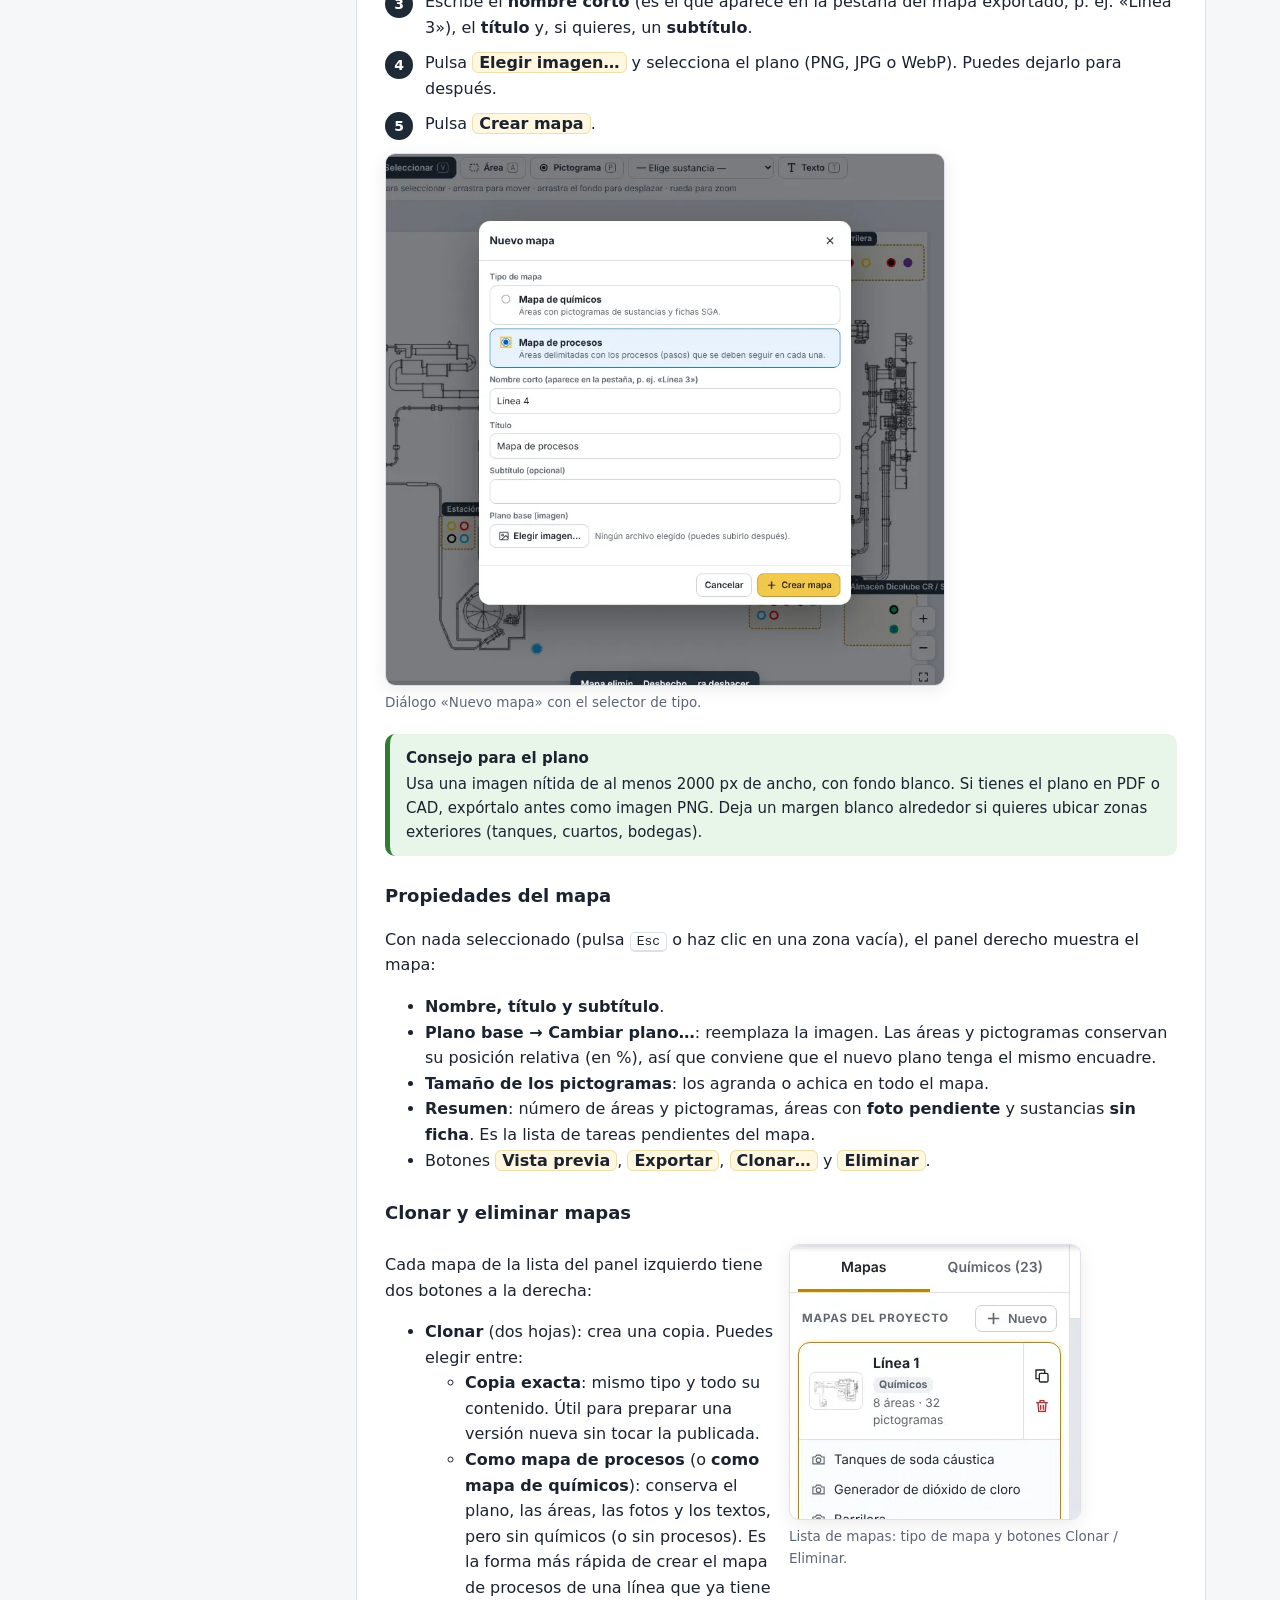
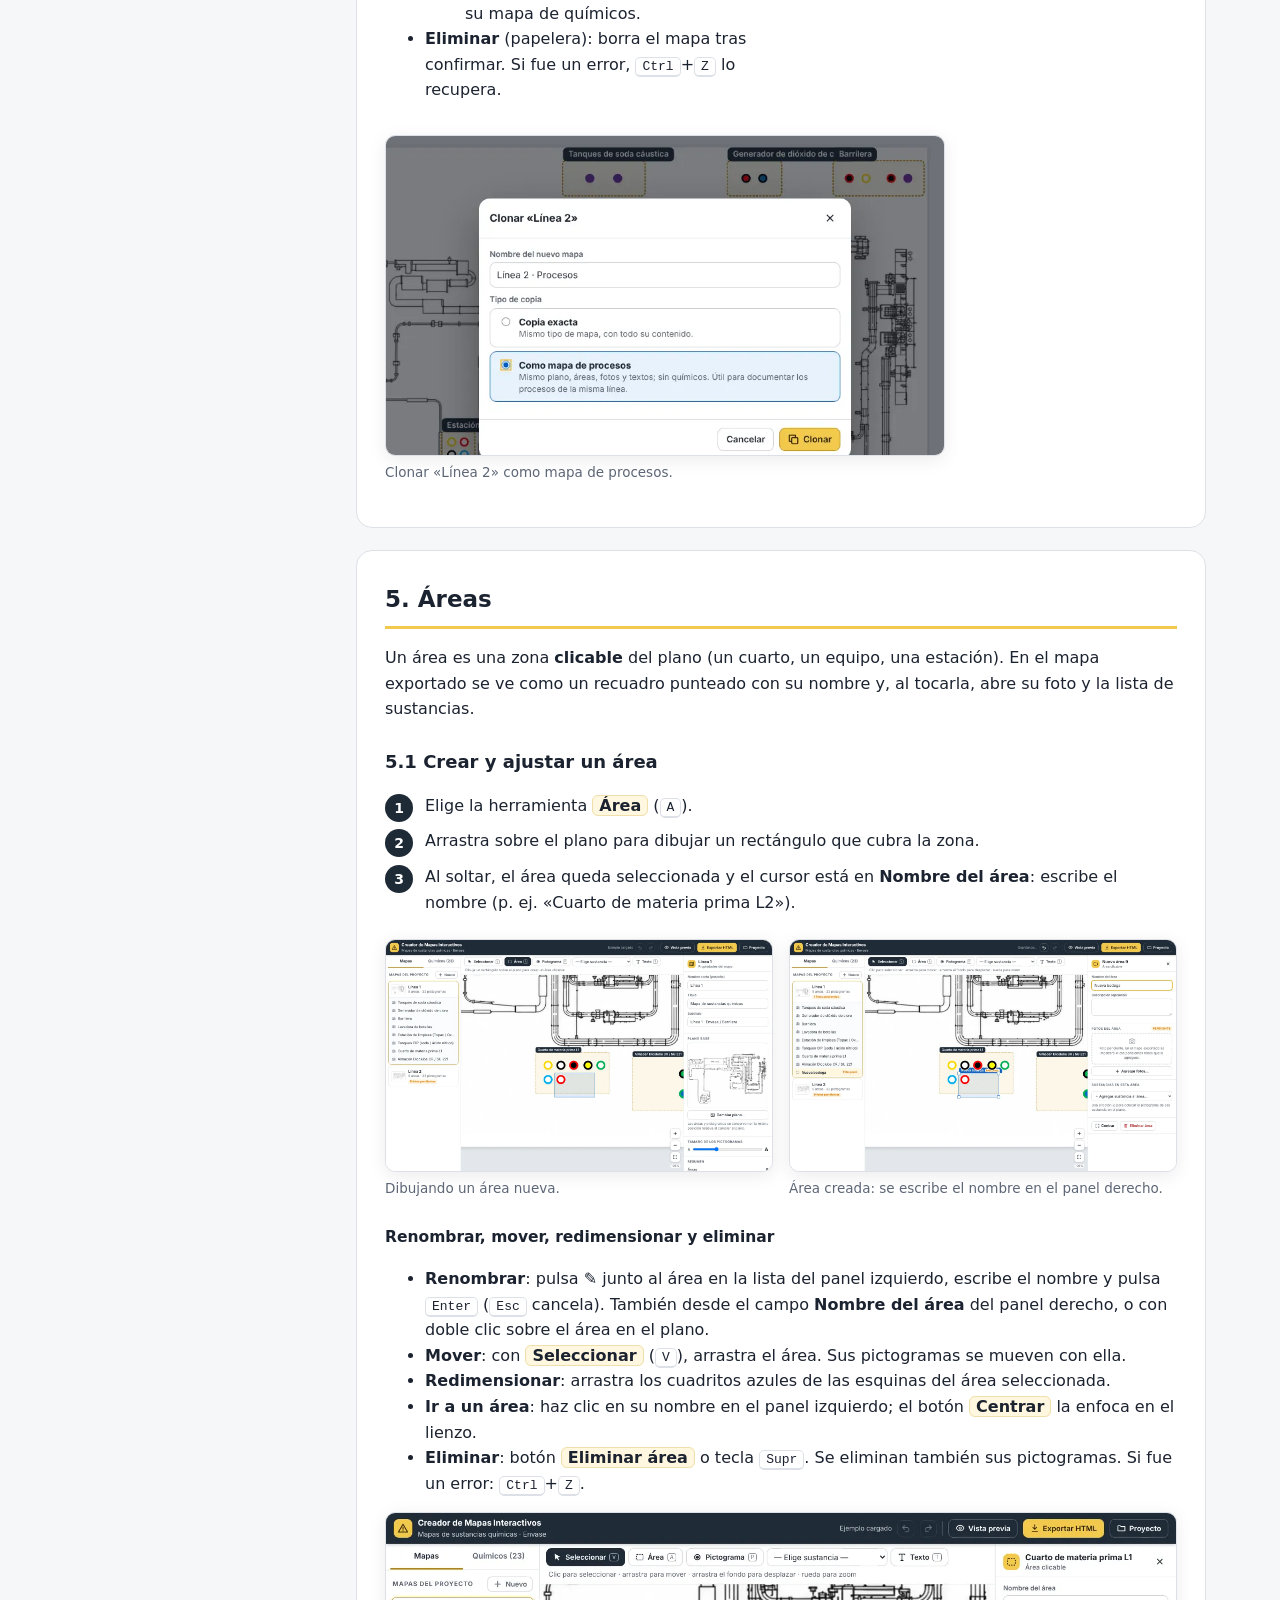
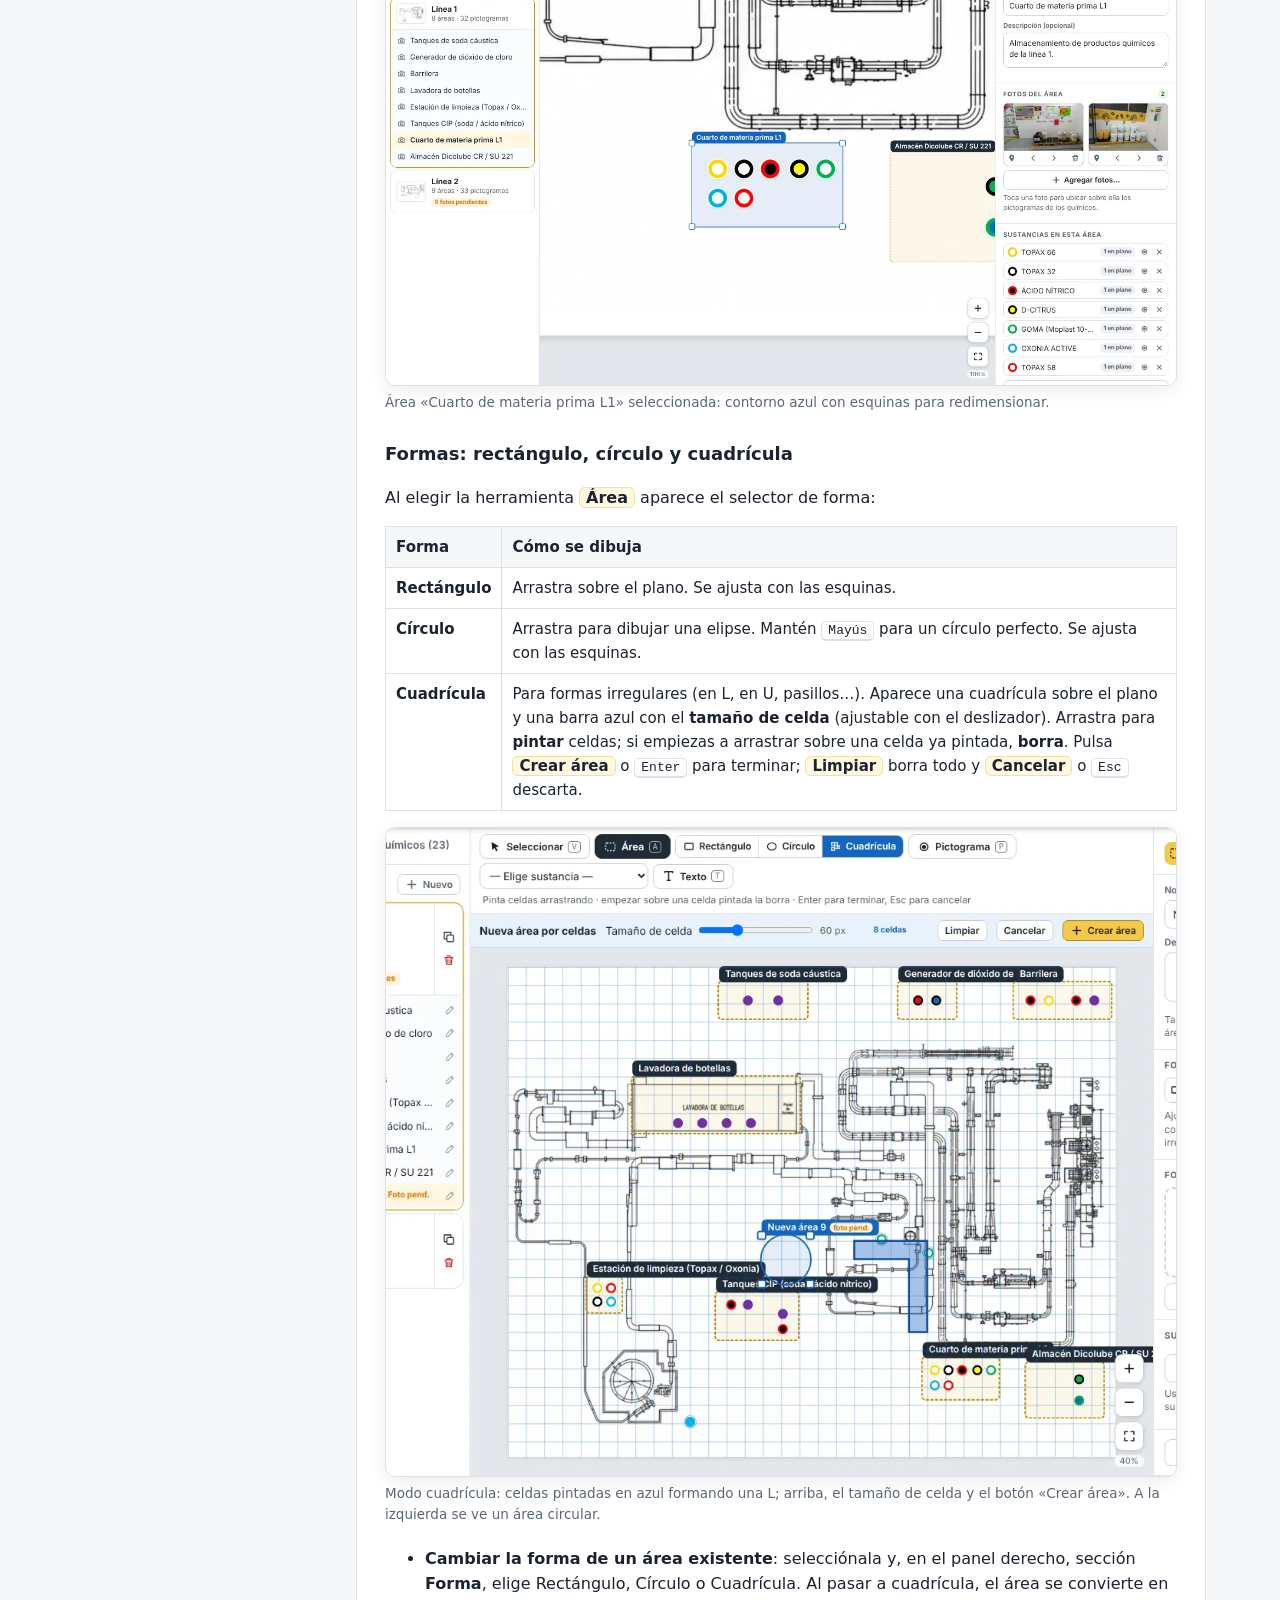
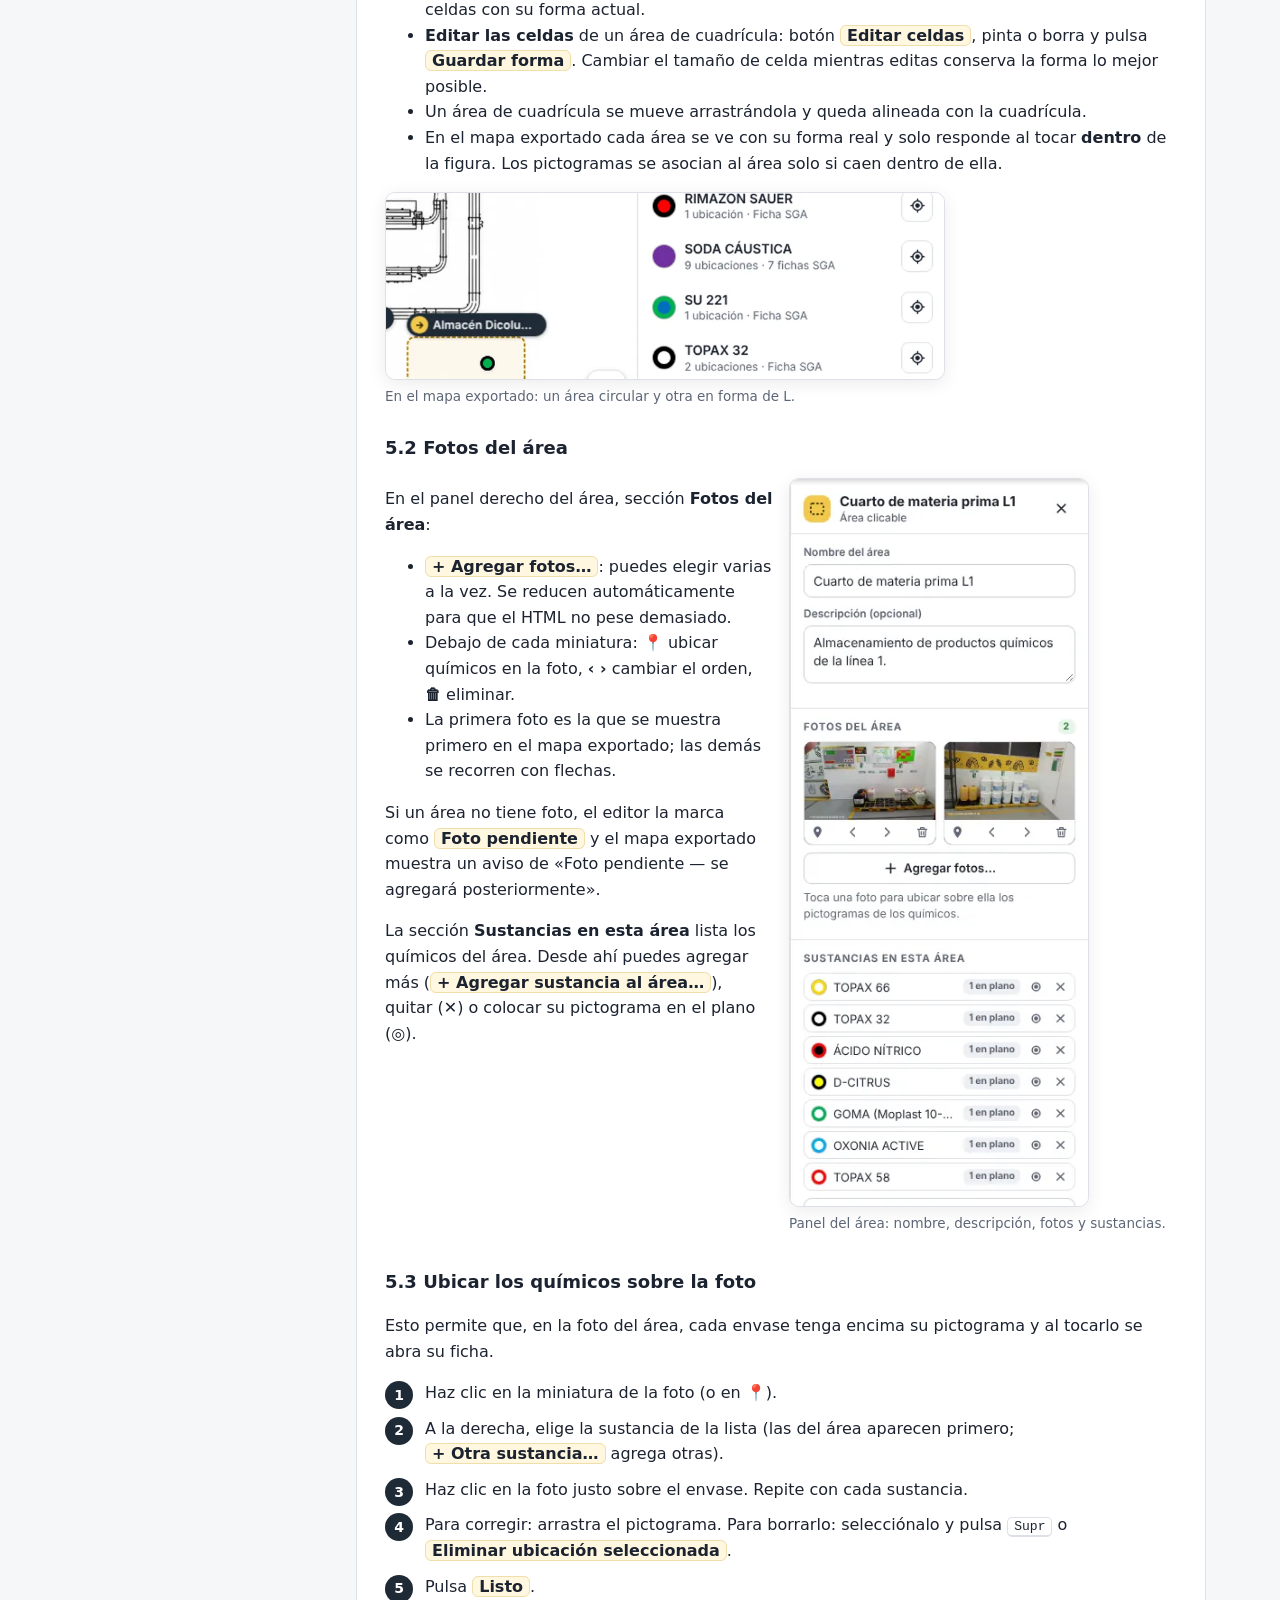
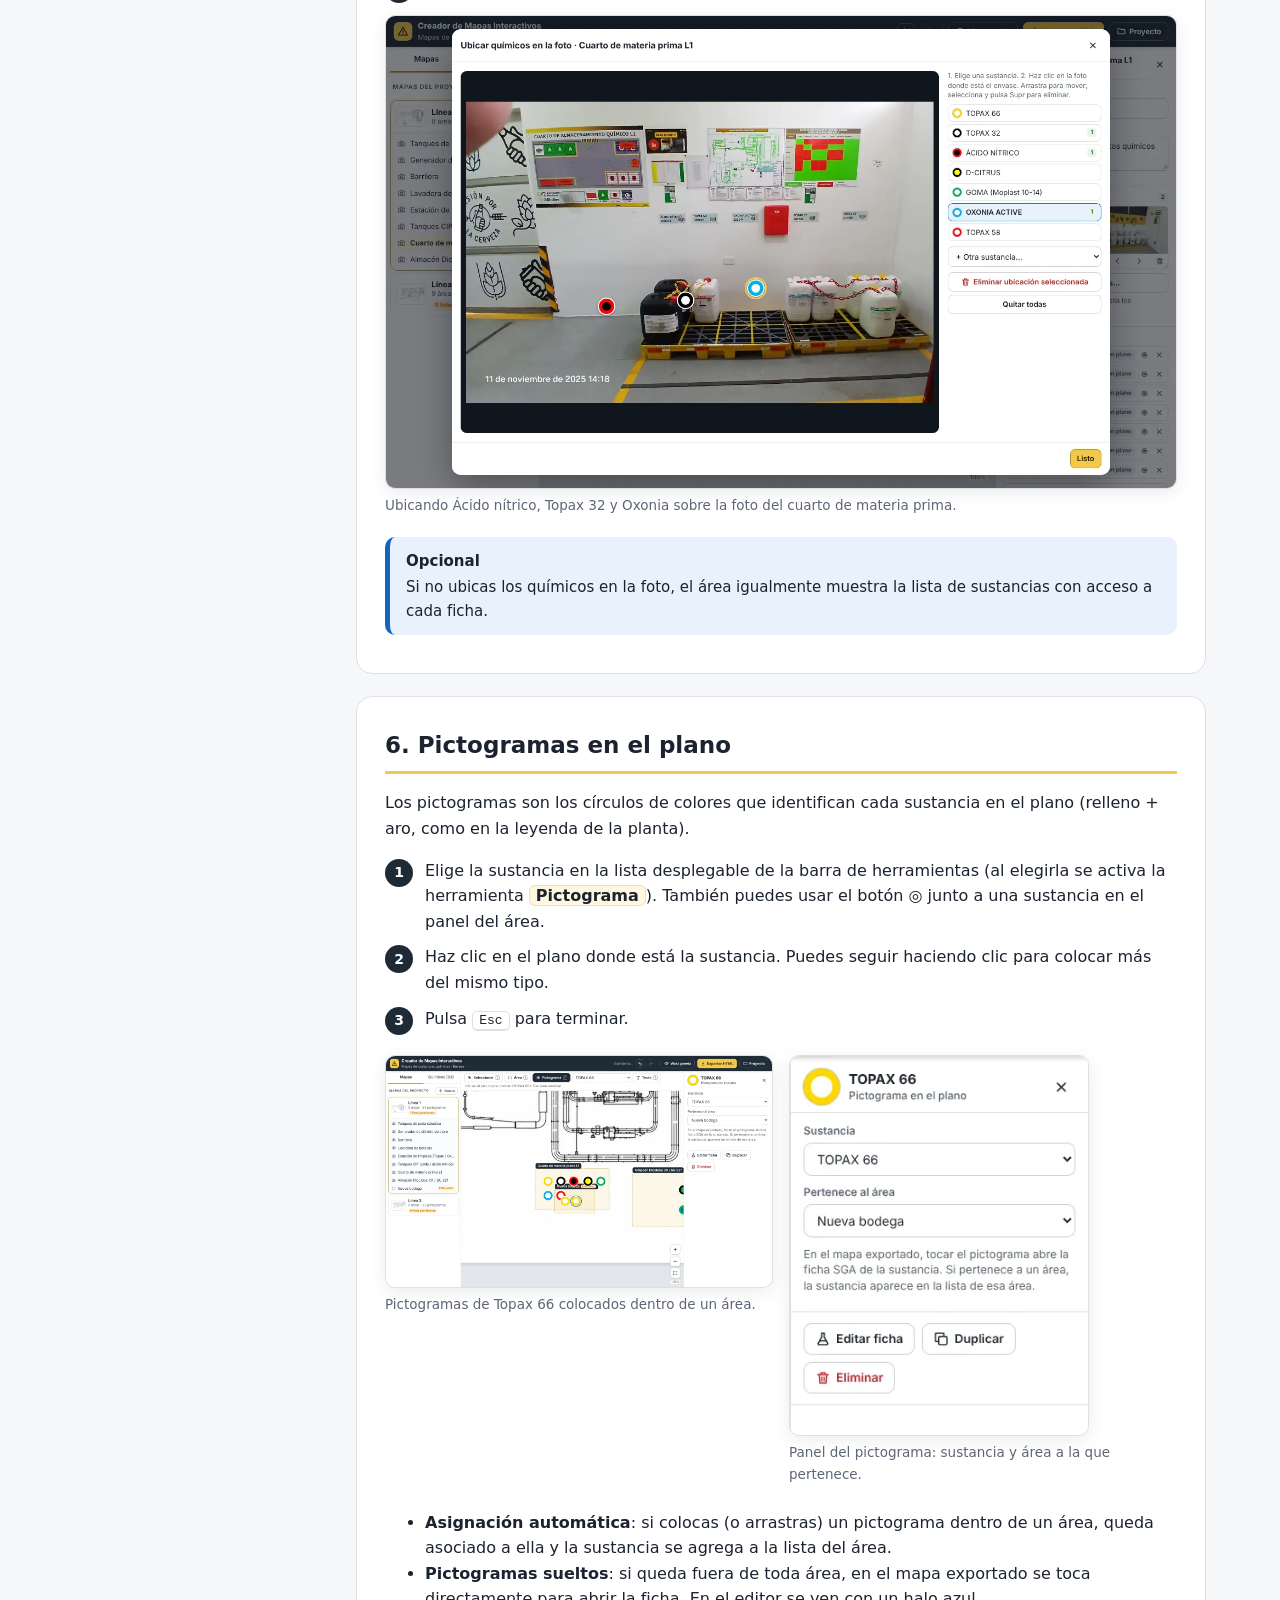
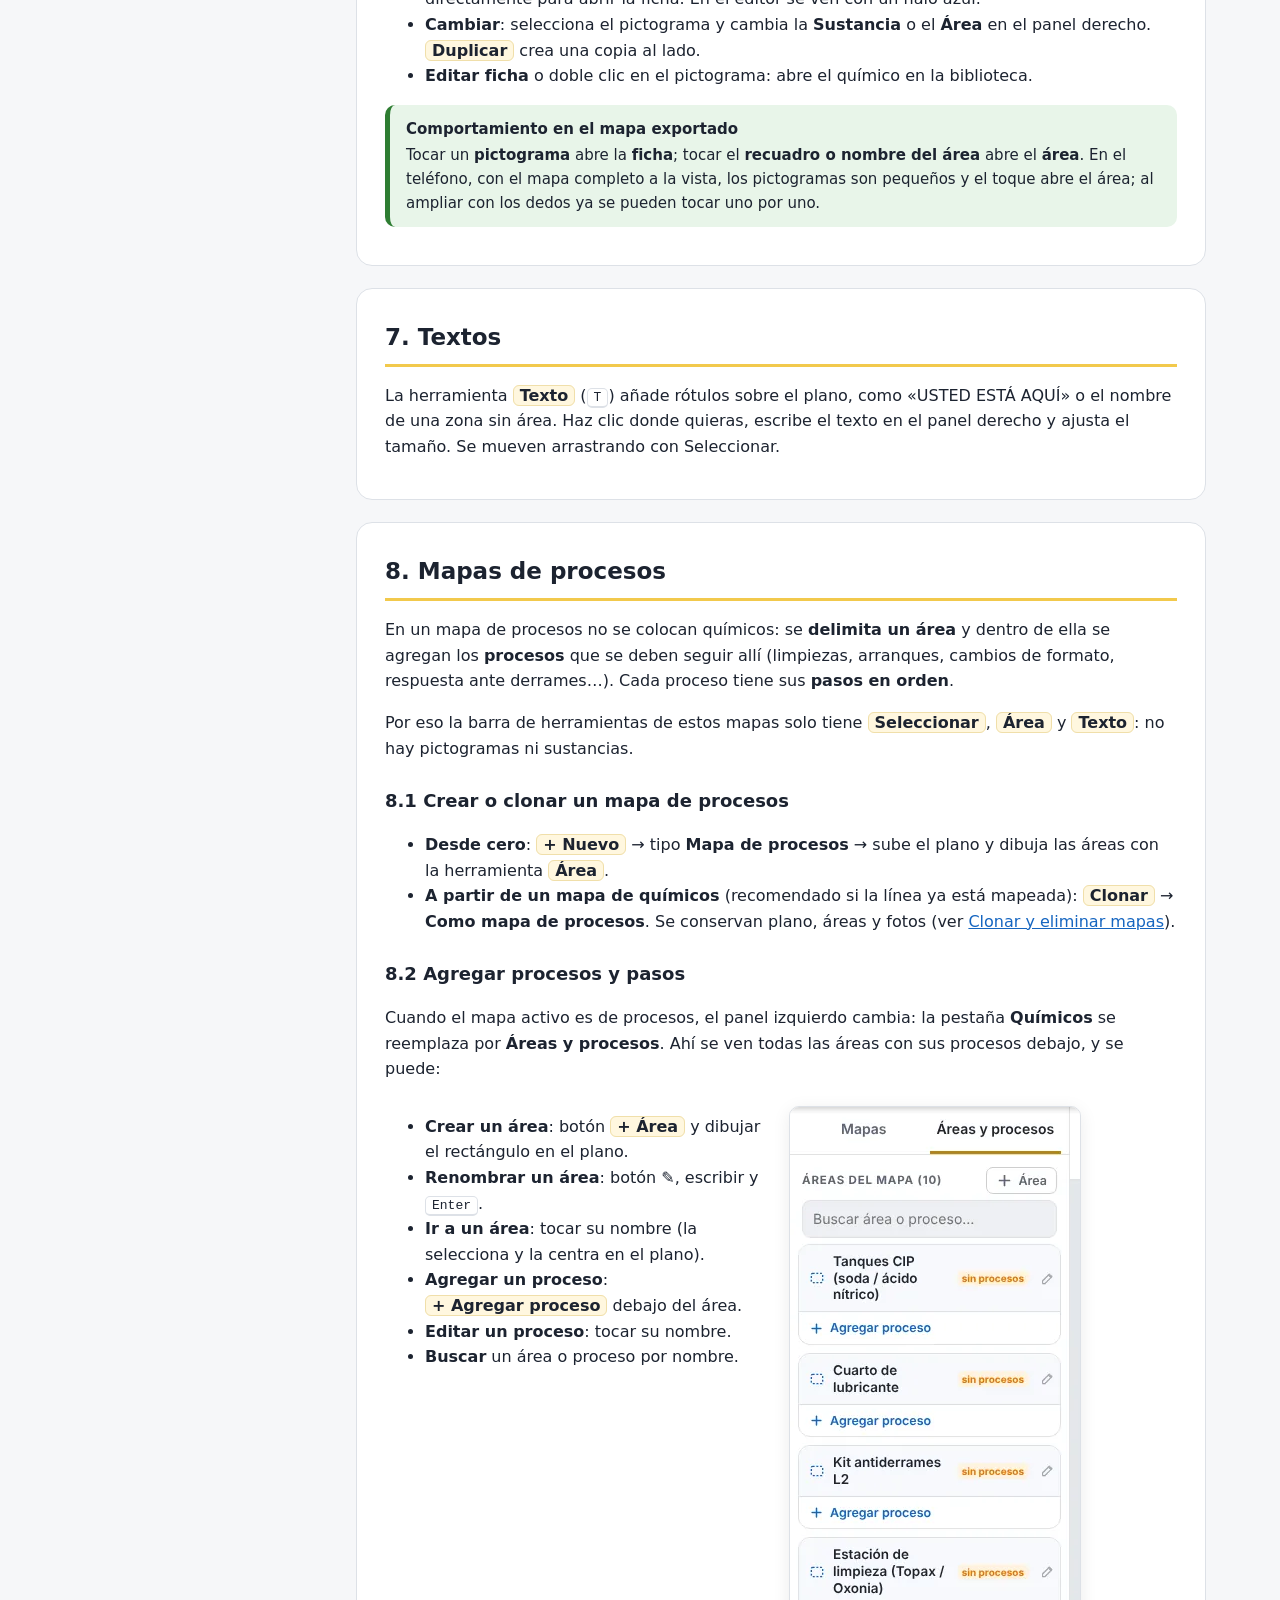
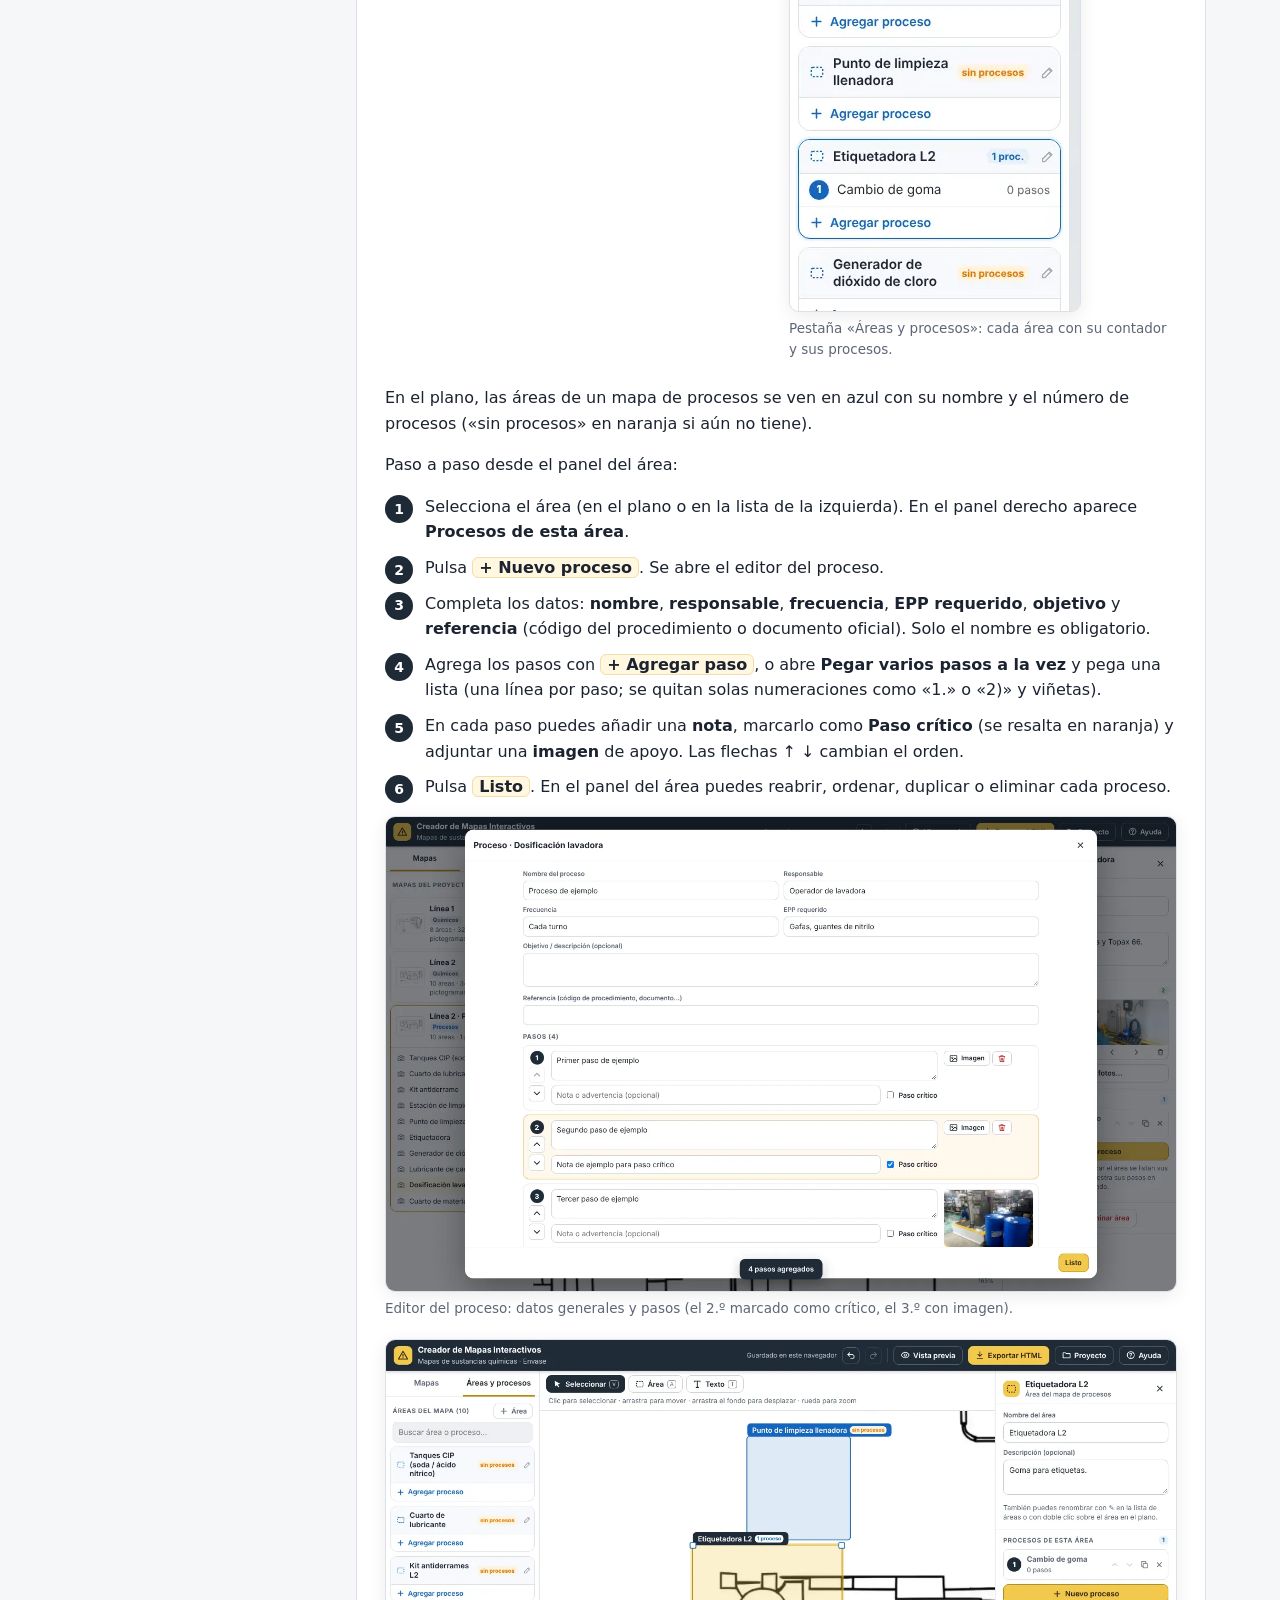
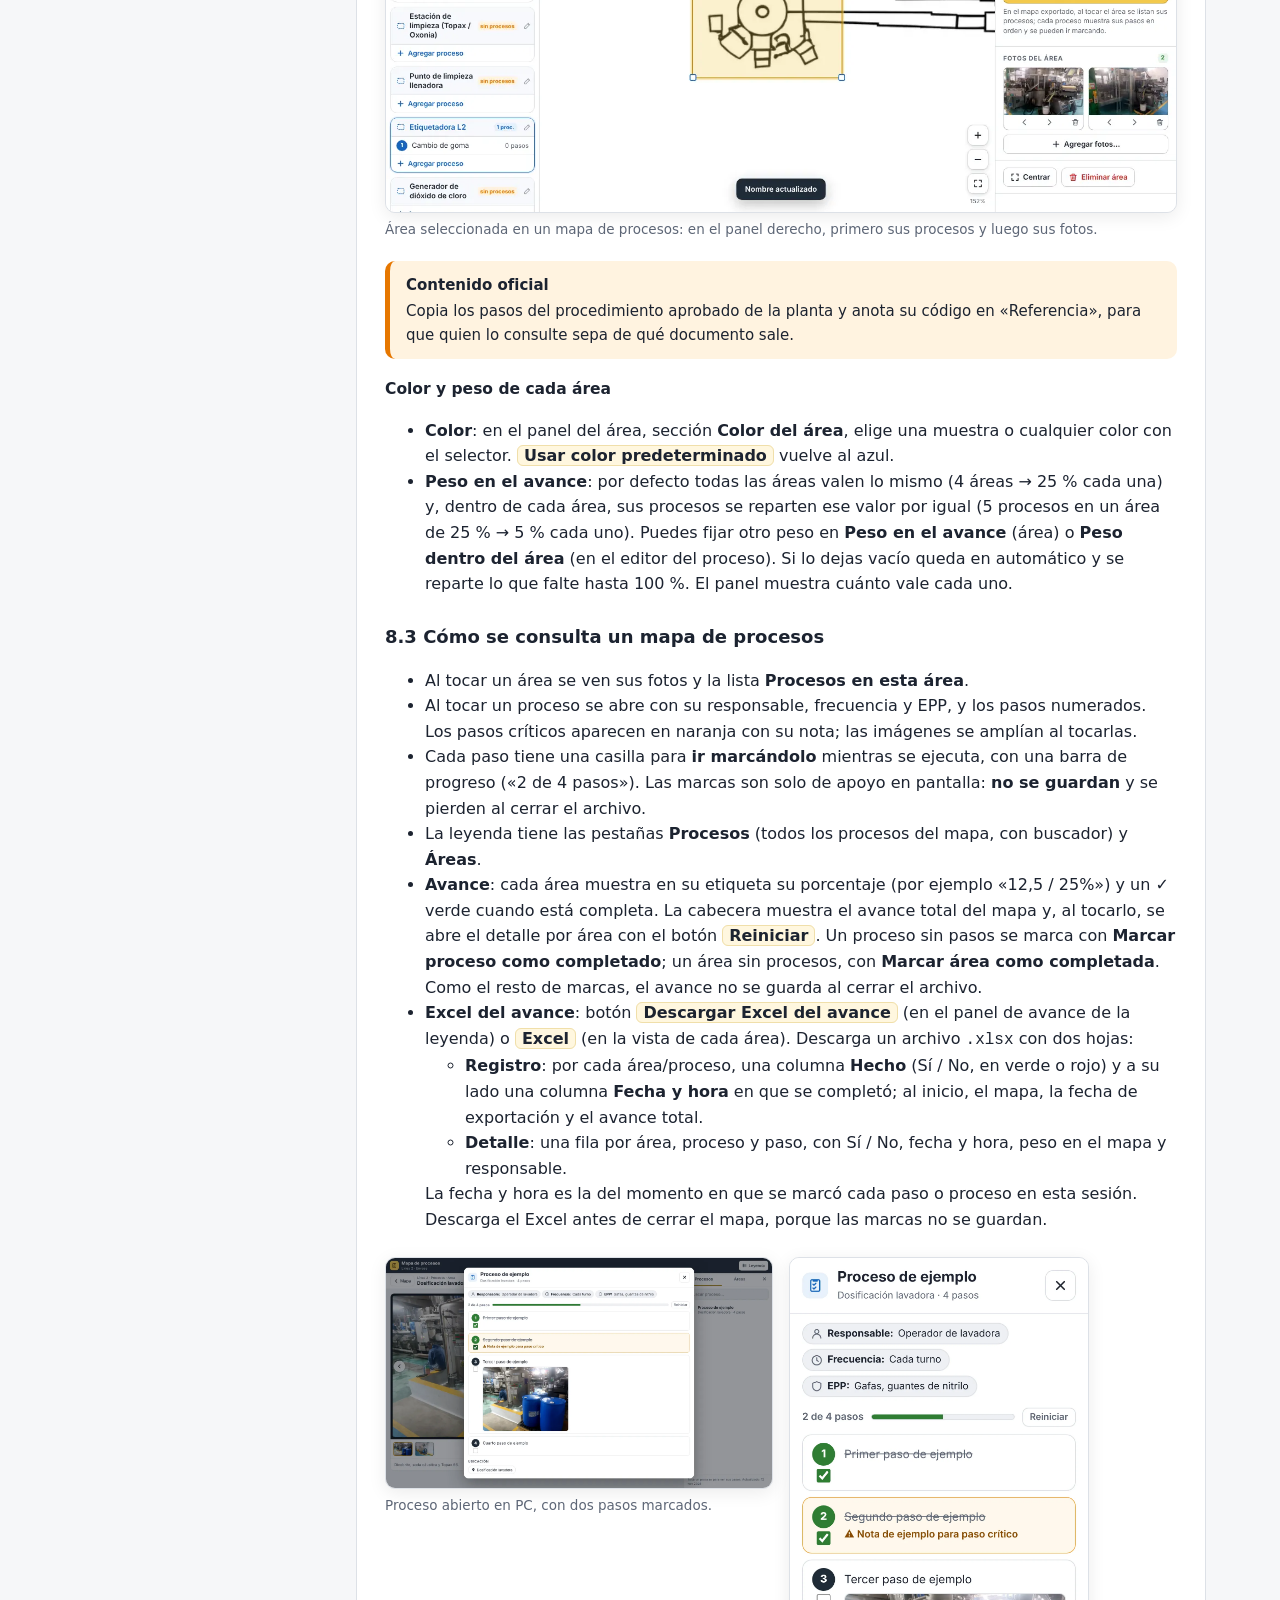
==== commit 7caccc90: "Mapas de procesos: descarga del avance en Excel - Botón «Descargar Excel del avance» (leyenda) y «Ex" ====
--- a/manual/index.html
+++ b/manual/index.html
@@ -347,6 +347,10 @@
   <li>Cada paso tiene una casilla para <b>ir marcándolo</b> mientras se ejecuta, con una barra de progreso («2 de 4 pasos»). Las marcas son solo de apoyo en pantalla: <b>no se guardan</b> y se pierden al cerrar el archivo.</li>
   <li>La leyenda tiene las pestañas <b>Procesos</b> (todos los procesos del mapa, con buscador) y <b>Áreas</b>.</li>
   <li><b>Avance</b>: cada área muestra en su etiqueta su porcentaje (por ejemplo «12,5 / 25%») y un <b>✓</b> verde cuando está completa. La cabecera muestra el avance total del mapa y, al tocarlo, se abre el detalle por área con el botón <span class="ui">Reiniciar</span>. Un proceso sin pasos se marca con <b>Marcar proceso como completado</b>; un área sin procesos, con <b>Marcar área como completada</b>. Como el resto de marcas, el avance no se guarda al cerrar el archivo.</li>
+  <li><b>Excel del avance</b>: botón <span class="ui">Descargar Excel del avance</span> (en el panel de avance de la leyenda) o <span class="ui">Excel</span> (en la vista de cada área). Descarga un archivo <code>.xlsx</code> con dos hojas:
+    <ul><li><b>Registro</b>: por cada área/proceso, una columna <b>Hecho</b> (Sí / No, en verde o rojo) y a su lado una columna <b>Fecha y hora</b> en que se completó; al inicio, el mapa, la fecha de exportación y el avance total.</li>
+    <li><b>Detalle</b>: una fila por área, proceso y paso, con Sí / No, fecha y hora, peso en el mapa y responsable.</li></ul>
+    La fecha y hora es la del momento en que se marcó cada paso o proceso en esta sesión. Descarga el Excel antes de cerrar el mapa, porque las marcas no se guardan.</li>
 </ul>
 <div class="duo">
 <figure><img src="img/vi-proceso.webp" alt="Proceso abierto en PC" loading="lazy"><figcaption>Proceso abierto en PC, con dos pasos marcados.</figcaption></figure>
@@ -548,6 +552,8 @@
 <h2>16. Problemas y preguntas frecuentes</h2>
 <details><summary>¿Se guardan los pasos que marco al seguir un proceso?</summary>
 <p>No. Las casillas de los pasos son una ayuda en pantalla mientras se ejecuta el proceso; el archivo no guarda nada en el equipo ni en internet. Si se necesita registro de ejecución, debe hacerse en el formato oficial de la planta.</p></details>
+<details><summary>Pulso «Descargar Excel del avance» y no se descarga nada.</summary>
+<p>Algunos visores, como la vista previa de SharePoint, muestran el HTML en un marco aislado que puede bloquear las descargas; en ese caso el mapa muestra un aviso. Descarga el archivo HTML y ábrelo directamente en el navegador (o publícalo en una dirección web) y la descarga funcionará.</p></details>
 <details><summary>Cambié algo en el editor pero el mapa que tienen en planta no cambió.</summary>
 <p>Los HTML exportados son copias fijas. Exporta de nuevo y reemplaza el archivo publicado.</p></details>
 <details><summary>Abrí el editor y no aparecen mis cambios.</summary>
